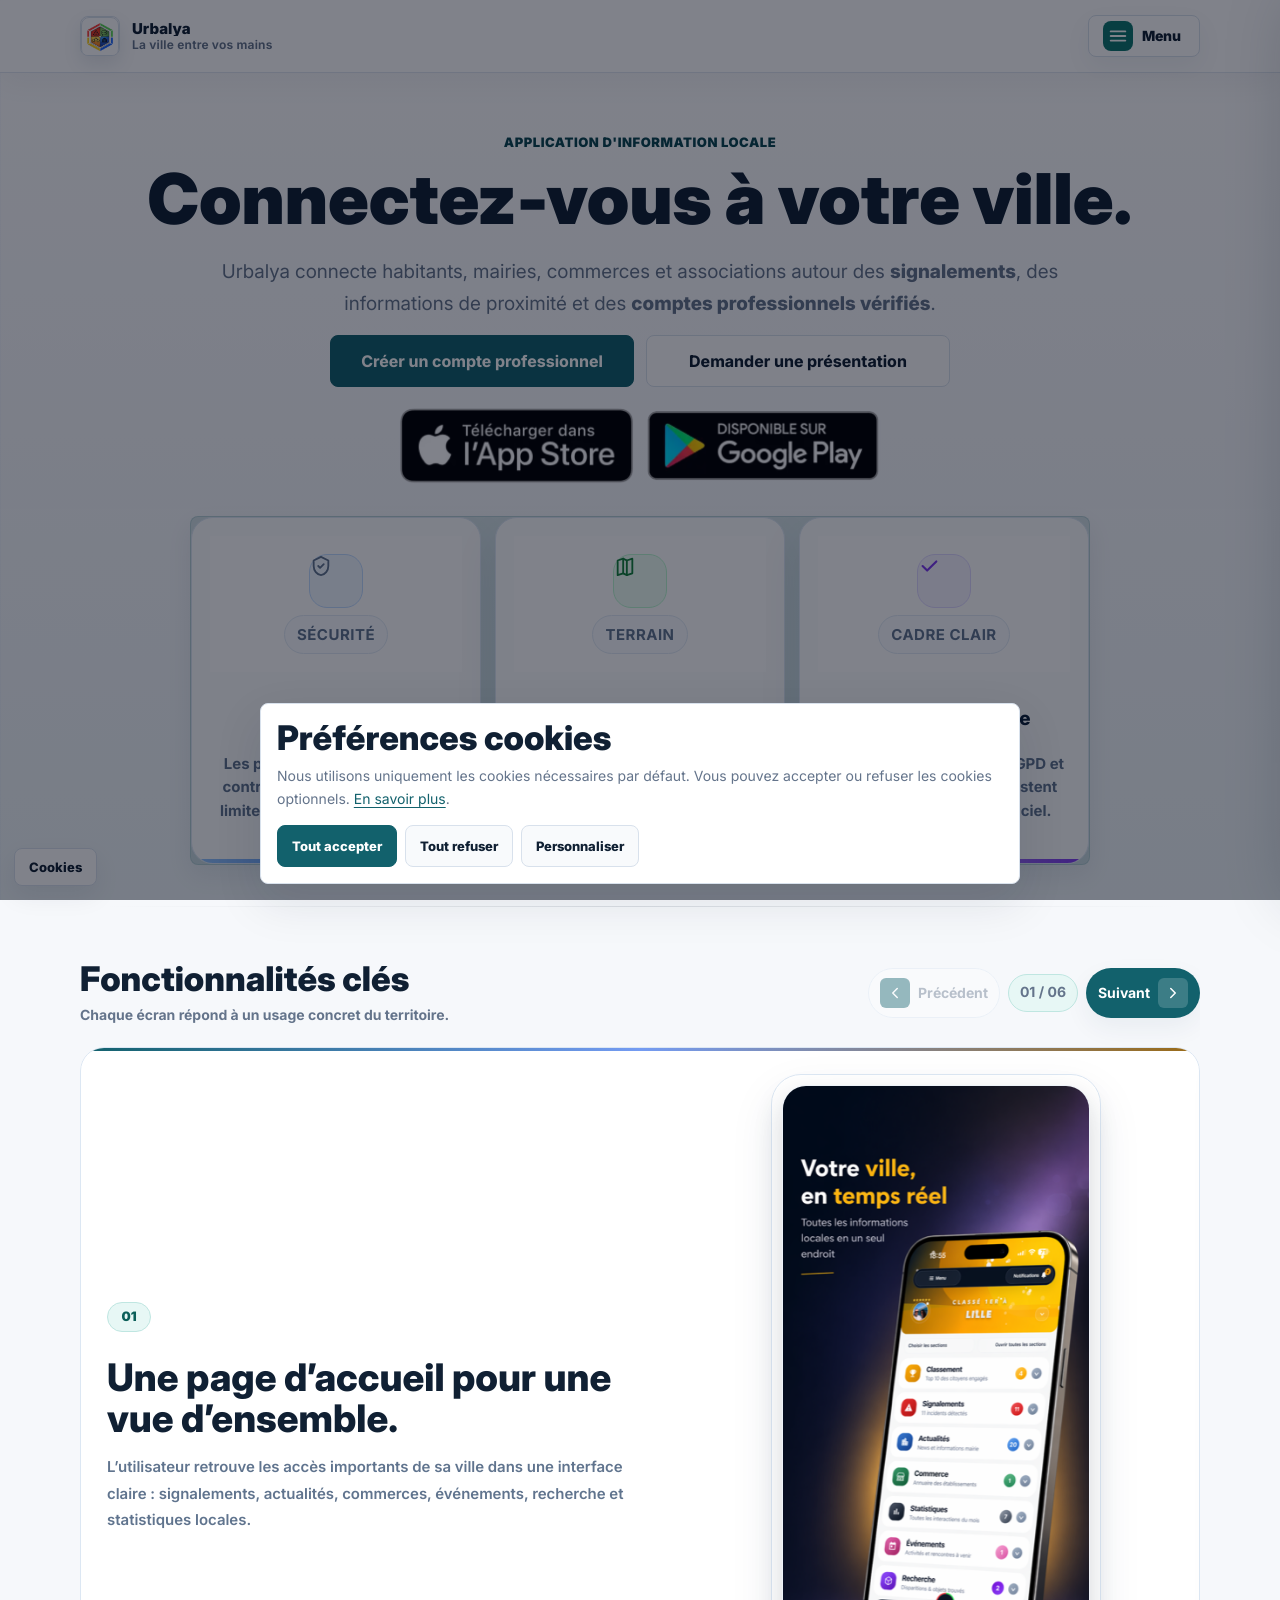
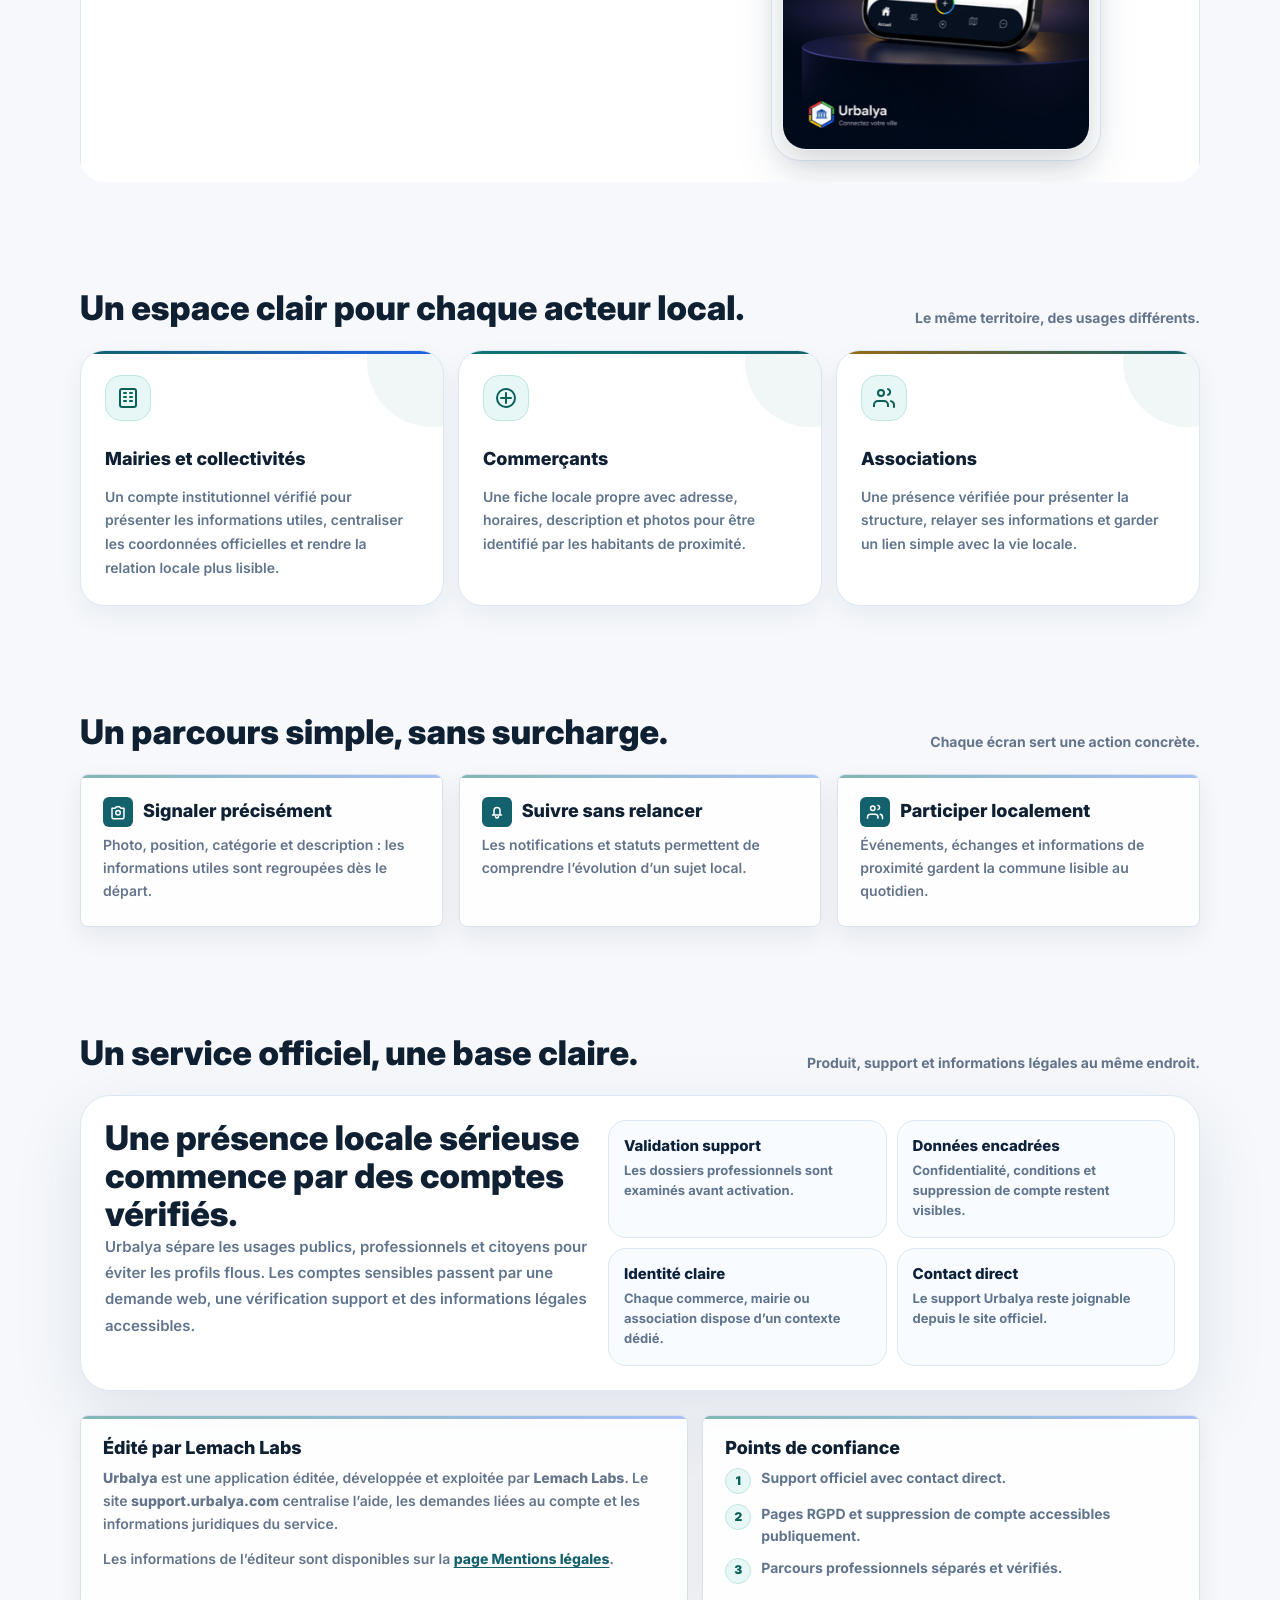
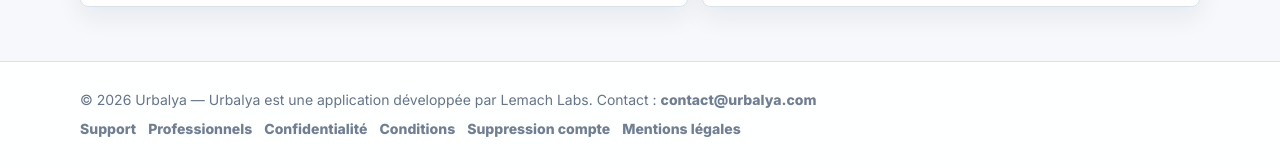
==== docs/index.html @ f99069c4 "background" ====
<!doctype html>
<html lang="fr">
<head>
  <meta charset="utf-8" />
  <meta name="viewport" content="width=device-width,initial-scale=1,viewport-fit=cover" />
  <title>Urbalya — La ville entre vos mains</title>
  <meta name="description" content="Urbalya : signalez les incidents, suivez l’avancement, et participez à la vie locale de votre ville." />
  <meta name="theme-color" content="#ffffff" />

  <link rel="icon" type="image/png" href="logo.png" />
  <link rel="apple-touch-icon" href="logo.png" />

  <link rel="preconnect" href="https://fonts.googleapis.com">
  <link rel="preconnect" href="https://fonts.gstatic.com" crossorigin>
  <link href="https://fonts.googleapis.com/css2?family=Inter:wght@400;500;600;700;800;900&display=swap" rel="stylesheet">

  <link rel="stylesheet" href="cookie-consent.css" />
  <link rel="stylesheet" href="site.css" />

  <style>
    :root{
      --bg:#F7FAFD;
      --panel:#FFFFFF;
      --panelSoft:#F8FBFF;

      --text:#10233E;
      --title:#0D213A;
      --muted:#60748E;
      --muted2:#7B8FA8;

      --line:#DCE7F3;
      --line2:#C9D8EA;

      --accent:#0F766E;
      --accentDark:#0B5F59;
      --accentSoft:#E7F7F5;
      --accentLine:#BFE6E1;

      --blue:#2563EB;
      --blueSoft:#EFF6FF;
      --blueLine:#BFDBFE;

      --green:#16A34A;
      --greenSoft:#ECFDF3;
      --greenLine:#BBF7D0;

      --violet:#7C3AED;
      --violetSoft:#F5F3FF;
      --violetLine:#DDD6FE;

      --red:#DC2626;
      --redSoft:#FEF2F2;
      --redLine:#FECACA;

      --shadow:0 18px 45px rgba(21, 45, 85, .08);
      --shadow2:0 10px 26px rgba(21, 45, 85, .06);
      --shadow3:0 24px 70px rgba(21, 45, 85, .10);

      --radius:18px;
      --radius2:24px;
      --radius3:30px;

      --container:1100px;
      --tap:44px;
      --navH:64px;
      --focus:0 0 0 4px rgba(15,118,110,.16);
    }

    *{box-sizing:border-box}
    html,body{height:100%}
    html{scroll-behavior:smooth}

    body{
      margin:0;
      font-family:Inter, system-ui, -apple-system, BlinkMacSystemFont, "Segoe UI", sans-serif;
      color:var(--text);
      background:
        radial-gradient(circle at 18% 0%, rgba(15,118,110,.10), transparent 26%),
        radial-gradient(circle at 88% 10%, rgba(37,99,235,.08), transparent 24%),
        linear-gradient(180deg, #FFFFFF 0%, #F7FAFD 46%, #EEF5FA 100%);
      -webkit-font-smoothing:antialiased;
      -moz-osx-font-smoothing:grayscale;
      text-rendering:geometricPrecision;
    }

    a{color:inherit;text-decoration:none}
    img{max-width:100%;height:auto;display:block}
    button{font-family:inherit}
    strong{font-weight:800}

    .container{
      max-width:var(--container);
      margin:0 auto;
      padding:0 16px;
    }

    @media (min-width:720px){
      .container{padding:0 20px}
    }

    .skip{
      position:absolute;
      left:12px;
      top:12px;
      padding:10px 12px;
      border-radius:12px;
      background:#fff;
      border:1px solid var(--line);
      transform:translateY(-200%);
      transition:transform .15s ease;
      z-index:9999;
      box-shadow:var(--shadow2);
      color:var(--title);
      font-weight:800;
    }

    .skip:focus{
      transform:translateY(0);
      outline:none;
      box-shadow:var(--focus);
    }

    :focus{outline:none}
    :focus-visible{
      box-shadow:var(--focus);
      border-radius:12px;
    }

    .ico{
      width:18px;
      height:18px;
      display:block;
      flex:0 0 auto;
    }

    .ico.sm{width:16px;height:16px}
    .ico.lg{width:22px;height:22px}
    .ico.xl{width:22px;height:22px}

    .nav{
      position:sticky;
      top:0;
      z-index:50;
      backdrop-filter:blur(14px);
      background:rgba(255,255,255,.86);
      border-bottom:1px solid rgba(220,231,243,.92);
      padding-top:env(safe-area-inset-top);
    }

    .nav-inner{
      min-height:var(--navH);
      display:flex;
      align-items:center;
      justify-content:space-between;
      gap:12px;
    }

    .brand{
      display:flex;
      align-items:center;
      gap:12px;
      min-width:0;
    }

    .logo{
      width:40px;
      height:40px;
      border-radius:14px;
      overflow:hidden;
      flex:0 0 auto;
      box-shadow:0 8px 18px rgba(21,45,85,.10);
      border:1px solid #E1EAF4;
      background:#fff;
    }

    .logo-img{
      width:100%;
      height:100%;
      object-fit:cover;
    }

    .brand-text{
      display:flex;
      flex-direction:column;
      line-height:1.05;
      min-width:0;
    }

    .brand-text strong{
      font-weight:900;
      letter-spacing:.2px;
      font-size:15px;
      color:var(--title);
      white-space:nowrap;
      overflow:hidden;
      text-overflow:ellipsis;
    }

    .brand-text small{
      display:block;
      color:var(--muted);
      font-weight:700;
      letter-spacing:.2px;
      font-size:12px;
      margin-top:2px;
      white-space:nowrap;
      overflow:hidden;
      text-overflow:ellipsis;
    }

    .nav-actions{
      display:flex;
      align-items:center;
      gap:10px;
    }

    .nav-toggle{
      min-width:112px;
      height:var(--tap);
      padding:0 12px;
      border-radius:14px;
      border:1px solid var(--line2);
      background:#fff;
      display:inline-flex;
      align-items:center;
      justify-content:center;
      gap:9px;
      cursor:pointer;
      transition:transform .12s ease, background .12s ease, border-color .12s ease;
      color:var(--title);
      box-shadow:var(--shadow2);
      font-weight:900;
      font-size:15px;
    }

    .nav-toggle:after{
      content:"Menu";
    }

    .nav-toggle:hover{
      transform:translateY(-1px);
      background:#F8FBFF;
      border-color:#BFD0E4;
    }

    .nav-toggle .ico{
      width:22px;
      height:22px;
      padding:4px;
      border-radius:8px;
      background:var(--accent);
      color:#fff;
    }

    .pill{
      display:inline-flex;
      align-items:center;
      justify-content:center;
      gap:8px;
      padding:10px 12px;
      border-radius:999px;
      border:1px solid var(--line);
      background:#fff;
      transition:transform .12s ease, background .12s ease, border-color .12s ease;
      color:var(--title);
      font-weight:800;
      font-size:14px;
      line-height:1;
      white-space:nowrap;
      min-height:38px;
      box-shadow:var(--shadow2);
    }

    .pill:hover{
      transform:translateY(-1px);
      background:#F8FBFF;
      border-color:#C6D6E8;
    }

    .pill.primary{
      border:1px solid rgba(15,118,110,.18);
      background:linear-gradient(135deg, var(--accent), var(--accentDark));
      color:#fff;
      box-shadow:0 12px 26px rgba(15,118,110,.18);
    }

    .pill.danger,
    .pill.danger[aria-current="page"]{
      border:1px solid var(--redLine);
      background:var(--redSoft);
      color:var(--red);
      box-shadow:none;
    }

    .pill.danger:hover{
      background:#FFE4E6;
      border-color:#FDA4AF;
    }

    .pill[aria-current="page"]{
      background:var(--accentSoft);
      border-color:var(--accentLine);
      color:var(--accentDark);
    }

    .store-link{
      width:240px;
      padding:0;
      overflow:hidden;
      border-radius:13px;
      background:transparent !important;
      min-height:auto;
      box-shadow:none;
      border:0;
    }

    .store-link:hover{
      background:transparent !important;
      border-color:transparent !important;
      transform:translateY(-1px);
    }

    .store-badge{
      display:block;
      width:100%;
      height:auto;
    }

    .backdrop{
      position:fixed;
      inset:0;
      background:rgba(15,23,42,.22);
      backdrop-filter:blur(5px);
      opacity:0;
      pointer-events:none;
      transition:opacity .18s ease;
      z-index:80;
    }

    .drawer{
      position:fixed;
      top:env(safe-area-inset-top);
      right:0;
      width:min(92vw, 360px);
      height:calc(100vh - env(safe-area-inset-top));
      background:#fff;
      border-left:1px solid var(--line);
      box-shadow:0 20px 60px rgba(21,45,85,.16);
      transform:translateX(110%);
      transition:transform .22s ease;
      z-index:90;
      display:flex;
      flex-direction:column;
      padding:14px;
    }

    .drawer-head{
      display:flex;
      align-items:center;
      justify-content:space-between;
      gap:10px;
      padding:8px 6px 12px;
      border-bottom:1px solid var(--line);
    }

    .drawer-title{
      font-weight:900;
      letter-spacing:.2px;
      color:var(--title);
    }

    .drawer-close{
      width:var(--tap);
      height:var(--tap);
      border-radius:14px;
      border:1px solid var(--line);
      background:#fff;
      display:inline-flex;
      align-items:center;
      justify-content:center;
      cursor:pointer;
      color:var(--title);
    }

    .drawer-nav{
      display:flex;
      flex-direction:column;
      gap:10px;
      padding:14px 6px;
    }

    .drawer .pill{
      width:100%;
      justify-content:center;
      padding:14px 12px;
      border-radius:16px;
      font-size:15px;
      min-height:46px;
      box-shadow:none;
    }

    .drawer .store-link{
      display:block;
      width:100%;
      max-width:none;
      min-height:auto;
      border-width:0;
      margin:0;
      align-self:stretch;
    }

    .drawer .store-badge{
      display:block;
      width:100%;
      height:auto;
      margin:0;
      object-fit:contain;
    }

    .drawer-foot{
      margin-top:auto;
      padding:12px 6px 6px;
      border-top:1px solid var(--line);
      color:var(--muted);
      font-size:13px;
      line-height:1.5;
      display:flex;
      flex-direction:column;
      gap:10px;
    }

    .drawer-foot .pill{
      width:100%;
      min-height:46px;
    }

    .menu-open .backdrop{
      opacity:1;
      pointer-events:auto;
    }

    .menu-open .drawer{
      transform:translateX(0);
    }

    main{padding-bottom:22px}

    .hero{
      padding:54px 0 22px;
    }

    @media (min-width:920px){
      .hero{padding:72px 0 28px}
    }

    .hero-grid{
      display:flex;
      justify-content:center;
      align-items:center;
      width:100%;
    }

    .hero-card{
      width:100%;
      max-width:1040px;
      border:0;
      background:transparent;
      box-shadow:none;
      overflow:visible;
      position:relative;
      padding:0;
      text-align:center;
    }

    .home-hero-kicker{
      display:inline-flex;
      align-items:center;
      justify-content:center;
      gap:9px;
      margin:0 auto;
      padding:9px 15px;
      border-radius:999px;
      background:var(--blueSoft);
      border:1px solid var(--blueLine);
      color:#1D4ED8;
      font-weight:900;
      letter-spacing:.25px;
      font-size:13px;
      line-height:1;
      text-transform:uppercase;
      text-align:center;
    }

    .home-hero-kicker:before{
      content:"";
      width:8px;
      height:8px;
      border-radius:999px;
      background:#3B82F6;
      box-shadow:0 0 0 5px rgba(59,130,246,.13);
      flex:0 0 auto;
    }

    h1{
      margin:18px auto 18px;
      font-size:clamp(42px, 7vw, 78px);
      line-height:.94;
      letter-spacing:-3.2px;
      max-width:980px;
      text-align:center;
      color:var(--title);
    }

    .lead{
      color:var(--muted);
      font-size:18px;
      line-height:1.65;
      margin:0 auto 16px;
      max-width:760px;
      text-align:center;
    }

    .cta-row{
      display:flex;
      align-items:center;
      justify-content:center;
      gap:12px;
      margin:16px auto 0;
      width:100%;
      max-width:620px;
    }

    .btn{
      flex:1 1 0;
      display:inline-flex;
      align-items:center;
      justify-content:center;
      gap:10px;
      padding:15px 18px;
      border-radius:10px;
      border:1px solid var(--line2);
      background:#fff;
      color:var(--title);
      font-weight:900;
      transition:transform .12s ease, background .12s ease, border-color .12s ease, box-shadow .12s ease;
      text-align:center;
      min-height:52px;
      box-shadow:none;
      font-size:16px;
    }

    .btn:hover{
      transform:translateY(-1px);
      background:#F8FBFF;
      border-color:#BFD0E4;
      box-shadow:var(--shadow2);
    }

    .btn.primary{
      border:1px solid rgba(15,118,110,.22);
      background:linear-gradient(135deg, var(--accent), var(--accentDark));
      color:#fff;
      box-shadow:none;
    }

    .btn.primary:hover{
      box-shadow:0 16px 32px rgba(15,118,110,.18);
    }

    .app-download-row{
      display:flex;
      justify-content:center;
      align-items:center;
      gap:70px;
      margin:20px auto 0;
      width:100%;
    }

    .app-download-row .store-link{
      flex:0 0 auto;
      width:225px;
      display:flex;
      align-items:center;
      justify-content:center;
    }

    .home-stats{
      margin:32px auto 0;
      display:grid;
      grid-template-columns:1fr;
      gap:14px;
      width:100%;
      max-width:900px;
      align-items:stretch;
    }

    @media (min-width:760px){
      .home-stats{
        grid-template-columns:repeat(3, minmax(0, 1fr));
      }
    }

    .home-stat{
      position:relative;
      overflow:hidden;
      min-height:250px;
      padding:28px 20px 24px;
      border-radius:22px;
      background:#fff;
      border:1px solid #DCE7F3;
      box-shadow:0 20px 45px rgba(21,45,85,.08);
      display:flex;
      flex-direction:column;
      align-items:center;
      justify-content:flex-start;
      text-align:center;
    }

    .home-stat:before{
      content:"";
      position:absolute;
      left:0;
      right:0;
      bottom:0;
      height:4px;
      background:linear-gradient(90deg, #93C5FD, #2563EB);
    }

    .home-stat:nth-child(2):before{
      background:linear-gradient(90deg, #86EFAC, #16A34A);
    }

    .home-stat:nth-child(3):before{
      background:linear-gradient(90deg, #DDD6FE, #7C3AED);
    }

    .home-stat-top{
      position:relative;
      width:100%;
      display:flex;
      flex-direction:column;
      align-items:center;
      justify-content:center;
      gap:12px;
      margin:0 0 28px;
    }

    .home-stat-icon{
      width:54px;
      height:54px;
      display:flex;
      align-items:center;
      justify-content:center;
      border-radius:18px;
      border:1px solid var(--blueLine);
      background:var(--blueSoft);
      color:#2563EB;
      margin:0 auto;
      flex:0 0 auto;
    }

    .home-stat-icon svg{
      width:23px;
      height:23px;
      display:block;
      margin:0;
    }

    .home-stat:nth-child(2) .home-stat-icon{
      border-color:var(--greenLine);
      background:var(--greenSoft);
      color:#15803D;
    }

    .home-stat:nth-child(3) .home-stat-icon{
      border-color:var(--violetLine);
      background:var(--violetSoft);
      color:#7C3AED;
    }

    .home-stat-chip{
      min-height:30px;
      display:inline-flex;
      align-items:center;
      justify-content:center;
      padding:7px 12px;
      border-radius:999px;
      border:1px solid #E0E9F4;
      background:#F8FBFF;
      color:#617794;
      font-size:13px;
      font-weight:900;
      letter-spacing:.5px;
      text-transform:uppercase;
      text-align:center;
      line-height:1;
      margin:0 auto;
    }

    .home-stat strong{
      position:relative;
      display:block;
      width:100%;
      margin:0 0 14px;
      color:var(--title);
      font-size:19px;
      letter-spacing:-.4px;
      text-align:center;
    }

    .home-stat span{
      position:relative;
      display:block;
      max-width:260px;
      margin:0 auto;
      color:var(--muted);
      font-size:15px;
      line-height:1.55;
      font-weight:700;
      text-align:center;
    }

    .section{
      padding:18px 0 34px;
    }

    @media (min-width:900px){
      .section{padding:20px 0 48px}
    }

    .section-title{
      display:flex;
      align-items:flex-end;
      justify-content:space-between;
      gap:16px;
      flex-wrap:wrap;
      margin:14px 0 14px;
    }

    .section-title h2{
      margin:0;
      font-size:25px;
      letter-spacing:-.6px;
      color:var(--title);
    }

    .section-title span{
      color:var(--muted);
      font-weight:700;
      font-size:14px;
      line-height:1.3;
    }

    .grid{
      display:grid;
      grid-template-columns:1fr;
      gap:14px;
    }

    @media (min-width:720px){
      .grid{
        grid-template-columns:repeat(2, 1fr);
      }
    }

    @media (min-width:980px){
      .grid{grid-template-columns:repeat(3, 1fr)}
    }

    .card{
      border-radius:var(--radius);
      border:1px solid #DCE7F3;
      background:#fff;
      padding:18px;
      box-shadow:var(--shadow2);
      position:relative;
      overflow:hidden;
      min-height:150px;
    }

    .card:before{
      content:"";
      position:absolute;
      left:0;
      top:0;
      right:0;
      height:3px;
      background:linear-gradient(90deg, rgba(15,118,110,.65), rgba(37,99,235,.50));
    }

    .card h3{
      margin:0 0 8px;
      font-size:17px;
      display:flex;
      align-items:center;
      gap:10px;
      color:var(--title);
    }

    .card h3 .ico{
      color:var(--accent);
    }

    .card p{
      margin:0;
      color:var(--muted);
      line-height:1.7;
      font-size:14px;
      font-weight:600;
    }

    .card p + p{
      margin-top:12px;
    }

    .card a{
      color:var(--accentDark);
      font-weight:900;
      text-decoration:underline;
      text-decoration-color:rgba(15,118,110,.28);
      text-underline-offset:3px;
    }

    .feature-carousel-heading{
      align-items:center;
    }

    .feature-controls{
      display:flex;
      align-items:center;
      gap:8px;
      flex-wrap:wrap;
    }

    .feature-nav-btn{
      min-height:38px;
      display:inline-flex;
      align-items:center;
      justify-content:center;
      gap:8px;
      padding:9px 11px;
      border-radius:999px;
      border:1px solid var(--line);
      background:#fff;
      color:var(--title);
      cursor:pointer;
      font-weight:800;
      font-size:13px;
      transition:transform .12s ease, background .12s ease, opacity .12s ease;
      box-shadow:var(--shadow2);
    }

    .feature-nav-btn:hover:not(:disabled){
      transform:translateY(-1px);
      background:#F8FBFF;
    }

    .feature-nav-btn:disabled{
      opacity:.42;
      cursor:not-allowed;
    }

    .feature-status{
      min-height:38px;
      display:inline-flex;
      align-items:center;
      justify-content:center;
      padding:9px 11px;
      border-radius:999px;
      border:1px solid var(--accentLine);
      background:var(--accentSoft);
      color:var(--accentDark);
      font-weight:900;
      font-size:13px;
    }

    .feature-carousel{
      overflow:hidden;
      border-radius:var(--radius2);
    }

    .feature-track{
      display:flex;
      gap:14px;
      overflow-x:auto;
      scroll-snap-type:x mandatory;
      scroll-padding:2px;
      padding:2px 2px 12px;
      scrollbar-width:thin;
      scrollbar-color:#BCCCDC transparent;
    }

    .feature-card{
      flex:0 0 100%;
      scroll-snap-align:start;
      border-radius:var(--radius2);
      border:1px solid #DCE7F3;
      background:#fff;
      box-shadow:var(--shadow2);
      padding:18px;
      display:grid;
      grid-template-columns:1fr;
      gap:16px;
      min-height:520px;
    }

    @media (min-width:860px){
      .feature-card{
        grid-template-columns:1fr .82fr;
        align-items:center;
        padding:26px;
        min-height:560px;
      }
    }

    .feature-copy{
      max-width:520px;
    }

    .feature-number{
      display:inline-flex;
      align-items:center;
      justify-content:center;
      width:44px;
      height:30px;
      border-radius:999px;
      border:1px solid var(--accentLine);
      background:var(--accentSoft);
      color:var(--accentDark);
      font-weight:900;
      font-size:13px;
      margin-bottom:12px;
    }

    .feature-copy h3{
      margin:0 0 10px;
      font-size:clamp(22px, 4vw, 34px);
      line-height:1.04;
      letter-spacing:-1px;
      color:var(--title);
    }

    .feature-copy p{
      margin:0;
      color:var(--muted);
      line-height:1.75;
      font-size:15px;
      font-weight:600;
    }

    .feature-screen{
      margin:0;
      justify-self:center;
      width:min(100%, 330px);
      padding:10px;
      border-radius:30px;
      background:#fff;
      border:1px solid #DCE7F3;
      box-shadow:0 18px 45px rgba(21,45,85,.08);
    }

    .feature-screen img{
      width:100%;
      border-radius:24px;
      border:1px solid #EDF2F8;
      background:#fff;
    }

    .audience-grid{
      display:grid;
      grid-template-columns:1fr;
      gap:14px;
    }

    @media (min-width:820px){
      .audience-grid{
        grid-template-columns:repeat(3, 1fr);
      }
    }

    .audience-card{
      position:relative;
      overflow:hidden;
      border-radius:var(--radius2);
      border:1px solid #DCE7F3;
      background:#fff;
      box-shadow:var(--shadow2);
      padding:20px;
      min-height:190px;
    }

    .audience-card:after{
      content:"";
      position:absolute;
      right:-54px;
      top:-54px;
      width:130px;
      height:130px;
      border-radius:999px;
      background:rgba(15,118,110,.06);
    }

    .audience-icon{
      width:46px;
      height:46px;
      display:inline-flex;
      align-items:center;
      justify-content:center;
      border-radius:16px;
      border:1px solid var(--accentLine);
      background:var(--accentSoft);
      color:var(--accentDark);
      margin-bottom:14px;
    }

    .audience-icon svg{
      width:20px;
      height:20px;
      display:block;
    }

    .audience-card h3{
      margin:0 0 8px;
      font-size:18px;
      letter-spacing:-.3px;
      color:var(--title);
    }

    .audience-card p{
      margin:0;
      color:var(--muted);
      line-height:1.7;
      font-size:14px;
      font-weight:600;
    }

    .premium-band{
      border-radius:var(--radius3);
      border:1px solid #DCE7F3;
      background:#fff;
      box-shadow:var(--shadow3);
      padding:24px;
      display:grid;
      grid-template-columns:1fr;
      gap:20px;
      overflow:hidden;
      position:relative;
    }

    @media (min-width:900px){
      .premium-band{
        grid-template-columns:.92fr 1.08fr;
      }
    }

    .premium-band h2{
      margin:0 0 10px;
      font-size:clamp(24px, 4vw, 36px);
      line-height:1.05;
      letter-spacing:-1px;
      color:var(--title);
    }

    .premium-band p{
      margin:0;
      color:var(--muted);
      line-height:1.75;
      font-size:15px;
      font-weight:600;
    }

    .premium-proof-grid{
      display:grid;
      grid-template-columns:1fr;
      gap:10px;
    }

    @media (min-width:640px){
      .premium-proof-grid{
        grid-template-columns:repeat(2, 1fr);
      }
    }

    .premium-proof-grid article{
      border-radius:18px;
      border:1px solid #DCE7F3;
      background:#F8FBFF;
      padding:15px;
    }

    .premium-proof-grid strong{
      display:block;
      margin-bottom:6px;
      font-size:15px;
      color:var(--title);
    }

    .premium-proof-grid span{
      display:block;
      color:var(--muted);
      font-size:13px;
      line-height:1.55;
      font-weight:700;
    }

    .about-split{
      margin-top:14px;
      display:grid;
      grid-template-columns:1fr;
      gap:14px;
    }

    @media (min-width:860px){
      .about-split{
        grid-template-columns:1.1fr .9fr;
      }
    }

    .about-proof ul{
      list-style:none;
      margin:0;
      padding:0;
      display:flex;
      flex-direction:column;
      gap:10px;
    }

    .about-proof li{
      display:flex;
      gap:10px;
      align-items:flex-start;
      color:var(--muted);
      line-height:1.55;
      font-size:14px;
      font-weight:700;
    }

    .proof-dot{
      width:26px;
      height:26px;
      border-radius:999px;
      display:inline-flex;
      align-items:center;
      justify-content:center;
      background:var(--accentSoft);
      border:1px solid var(--accentLine);
      color:var(--accentDark);
      font-weight:900;
      font-size:12px;
      flex:0 0 auto;
    }

    footer{
      border-top:1px solid var(--line);
      background:rgba(255,255,255,.82);
      padding:18px 0;
      color:var(--muted);
      font-size:14px;
    }

    .foot{
      display:flex;
      align-items:center;
      justify-content:space-between;
      gap:12px;
      flex-wrap:wrap;
    }

    .foot a{
      color:var(--title);
      font-weight:800;
      opacity:.92;
    }

    .foot a:hover{opacity:1}

    @media (max-width:760px){
      .hero{
        padding:34px 0 16px;
      }

      h1{
        font-size:clamp(38px, 11vw, 52px);
        letter-spacing:-2px;
      }

      .lead{
        font-size:16px;
      }

      .cta-row{
        flex-direction:column;
        max-width:420px;
      }

      .btn{
        width:100%;
        flex:none;
      }

      .app-download-row{
        flex-direction:column;
        gap:10px;
        max-width:260px;
      }

      .app-download-row .store-link{
        width:240px;
      }

      .home-stats{
        max-width:420px;
      }

      .home-stat{
        min-height:auto;
        padding:24px 18px;
      }

      .home-stat-top{
        margin-bottom:18px;
      }

      .section-title{
        align-items:flex-start;
      }

      .feature-controls{
        width:100%;
      }

      .feature-nav-btn,
      .feature-status{
        flex:1;
      }
    }

    @media (prefers-reduced-motion:reduce){
      *{scroll-behavior:auto!important}
      .pill,.btn,.nav-toggle,.feature-nav-btn{transition:none}
    }
  </style>
</head>

<body>
  <a class="skip" href="#main">Aller au contenu principal</a>

  <svg width="0" height="0" style="position:absolute">
    <symbol id="i-menu" viewBox="0 0 24 24">
      <line x1="4" y1="7" x2="20" y2="7" stroke="currentColor" stroke-width="2" stroke-linecap="round" />
      <line x1="4" y1="12" x2="20" y2="12" stroke="currentColor" stroke-width="2" stroke-linecap="round" />
      <line x1="4" y1="17" x2="20" y2="17" stroke="currentColor" stroke-width="2" stroke-linecap="round" />
    </symbol>

    <symbol id="i-x" viewBox="0 0 24 24">
      <line x1="6" y1="6" x2="18" y2="18" stroke="currentColor" stroke-width="2" stroke-linecap="round" />
      <line x1="18" y1="6" x2="6" y2="18" stroke="currentColor" stroke-width="2" stroke-linecap="round" />
    </symbol>

    <symbol id="i-arrow-left" viewBox="0 0 24 24">
      <path d="M15 6l-6 6 6 6" fill="none" stroke="currentColor" stroke-width="2" stroke-linecap="round" stroke-linejoin="round" />
    </symbol>

    <symbol id="i-arrow-right" viewBox="0 0 24 24">
      <path d="M9 6l6 6-6 6" fill="none" stroke="currentColor" stroke-width="2" stroke-linecap="round" stroke-linejoin="round" />
    </symbol>

    <symbol id="i-support" viewBox="0 0 24 24">
      <path d="M4 12a8 8 0 0 1 16 0" fill="none" stroke="currentColor" stroke-width="2" stroke-linecap="round" />
      <path d="M4 12v4a2 2 0 0 0 2 2h2v-6H6a2 2 0 0 0-2 2z" fill="none" stroke="currentColor" stroke-width="2" stroke-linejoin="round" />
      <path d="M20 12v4a2 2 0 0 1-2 2h-2v-6h2a2 2 0 0 1 2 2z" fill="none" stroke="currentColor" stroke-width="2" stroke-linejoin="round" />
      <path d="M12 20h4" fill="none" stroke="currentColor" stroke-width="2" stroke-linecap="round" />
    </symbol>

    <symbol id="i-home" viewBox="0 0 24 24">
      <path d="M4 11l8-7 8 7" fill="none" stroke="currentColor" stroke-width="2" stroke-linecap="round" stroke-linejoin="round"/>
      <path d="M6 10v10h12V10" fill="none" stroke="currentColor" stroke-width="2" stroke-linejoin="round"/>
    </symbol>

    <symbol id="i-lock" viewBox="0 0 24 24">
      <rect x="5" y="11" width="14" height="10" rx="2" fill="none" stroke="currentColor" stroke-width="2" />
      <path d="M8 11V8a4 4 0 0 1 8 0v3" fill="none" stroke="currentColor" stroke-width="2" stroke-linecap="round" />
    </symbol>

    <symbol id="i-file" viewBox="0 0 24 24">
      <path d="M14 2H7a2 2 0 0 0-2 2v16a2 2 0 0 0 2 2h10a2 2 0 0 0 2-2V8z" fill="none" stroke="currentColor" stroke-width="2" stroke-linejoin="round" />
      <path d="M14 2v6h6" fill="none" stroke="currentColor" stroke-width="2" stroke-linejoin="round" />
      <path d="M9 13h6" fill="none" stroke="currentColor" stroke-width="2" stroke-linecap="round" />
      <path d="M9 17h6" fill="none" stroke="currentColor" stroke-width="2" stroke-linecap="round" />
    </symbol>

    <symbol id="i-mail" viewBox="0 0 24 24">
      <rect x="4" y="6" width="16" height="12" rx="2" fill="none" stroke="currentColor" stroke-width="2" />
      <path d="M4 8l8 6 8-6" fill="none" stroke="currentColor" stroke-width="2" stroke-linejoin="round" />
    </symbol>

    <symbol id="i-life" viewBox="0 0 24 24">
      <circle cx="12" cy="12" r="9" fill="none" stroke="currentColor" stroke-width="2" />
      <path d="M12 7v10" fill="none" stroke="currentColor" stroke-width="2" stroke-linecap="round" />
      <path d="M7 12h10" fill="none" stroke="currentColor" stroke-width="2" stroke-linecap="round" />
    </symbol>

    <symbol id="i-map" viewBox="0 0 24 24">
      <path d="M10 20l-6 2V6l6-2 4 2 6-2v16l-6 2-4-2z" fill="none" stroke="currentColor" stroke-width="2" stroke-linejoin="round" />
      <path d="M10 4v16" fill="none" stroke="currentColor" stroke-width="2" stroke-linecap="round" />
      <path d="M14 6v16" fill="none" stroke="currentColor" stroke-width="2" stroke-linecap="round" />
    </symbol>

    <symbol id="i-bell" viewBox="0 0 24 24">
      <path d="M18 16H6" fill="none" stroke="currentColor" stroke-width="2" stroke-linecap="round" />
      <path d="M8 16V10a4 4 0 0 1 8 0v6" fill="none" stroke="currentColor" stroke-width="2" stroke-linejoin="round" />
      <path d="M10 18a2 2 0 0 0 4 0" fill="none" stroke="currentColor" stroke-width="2" stroke-linecap="round" />
    </symbol>

    <symbol id="i-building" viewBox="0 0 24 24">
      <rect x="4" y="3" width="16" height="18" rx="2" fill="none" stroke="currentColor" stroke-width="2" />
      <path d="M8 7h2" fill="none" stroke="currentColor" stroke-width="2" stroke-linecap="round" />
      <path d="M8 11h2" fill="none" stroke="currentColor" stroke-width="2" stroke-linecap="round" />
      <path d="M8 15h2" fill="none" stroke="currentColor" stroke-width="2" stroke-linecap="round" />
      <path d="M14 7h2" fill="none" stroke="currentColor" stroke-width="2" stroke-linecap="round" />
      <path d="M14 11h2" fill="none" stroke="currentColor" stroke-width="2" stroke-linecap="round" />
      <path d="M14 15h2" fill="none" stroke="currentColor" stroke-width="2" stroke-linecap="round" />
    </symbol>

    <symbol id="i-camera" viewBox="0 0 24 24">
      <path d="M4 7h4l2-2h4l2 2h4v12a2 2 0 0 1-2 2H6a2 2 0 0 1-2-2z" fill="none" stroke="currentColor" stroke-width="2" stroke-linejoin="round" />
      <circle cx="12" cy="13" r="3" fill="none" stroke="currentColor" stroke-width="2" />
    </symbol>

    <symbol id="i-users" viewBox="0 0 24 24">
      <path d="M16 21v-2a4 4 0 0 0-4-4H6a4 4 0 0 0-4 4v2" fill="none" stroke="currentColor" stroke-width="2" stroke-linejoin="round" />
      <circle cx="9" cy="7" r="3" fill="none" stroke="currentColor" stroke-width="2" />
      <path d="M22 21v-2a4 4 0 0 0-3-3.87" fill="none" stroke="currentColor" stroke-width="2" stroke-linecap="round" />
      <path d="M16 3.13a3 3 0 0 1 0 5.74" fill="none" stroke="currentColor" stroke-width="2" stroke-linecap="round" />
    </symbol>

    <symbol id="i-shield" viewBox="0 0 24 24">
      <path d="M12 2l8 4v6c0 5-3.5 9.5-8 10-4.5-.5-8-5-8-10V6z" fill="none" stroke="currentColor" stroke-width="2" stroke-linejoin="round" />
      <path d="M9 12l2 2 4-4" fill="none" stroke="currentColor" stroke-width="2" stroke-linecap="round" stroke-linejoin="round" />
    </symbol>

    <symbol id="i-check" viewBox="0 0 24 24">
      <path d="M20 7L10 17l-5-5" fill="none" stroke="currentColor" stroke-width="2.3" stroke-linecap="round" stroke-linejoin="round" />
    </symbol>
  </svg>

  <header class="nav" role="banner">
    <div class="container nav-inner">
      <a class="brand" href="index.html" aria-label="Aller à l'accueil Urbalya">
        <span class="logo" aria-hidden="true">
          <img class="logo-img" src="logo.png" alt="Urbalya" />
        </span>
        <span class="brand-text">
          <strong>Urbalya</strong>
          <small>La ville entre vos mains</small>
        </span>
      </a>

      <div class="nav-actions">
        <button
          class="nav-toggle"
          type="button"
          aria-label="Ouvrir le menu"
          aria-controls="drawer"
          aria-expanded="false"
          id="menuBtn"
        >
          <svg class="ico xl" viewBox="0 0 24 24" aria-hidden="true"><use href="#i-menu"></use></svg>
        </button>
      </div>
    </div>
  </header>

  <div class="backdrop" id="backdrop" aria-hidden="true"></div>

  <aside class="drawer" id="drawer" role="dialog" aria-modal="true" aria-label="Menu">
    <div class="drawer-head">
      <div class="drawer-title">Navigation</div>
      <button class="drawer-close" type="button" aria-label="Fermer le menu" id="closeBtn">
        <svg class="ico xl" viewBox="0 0 24 24" aria-hidden="true"><use href="#i-x"></use></svg>
      </button>
    </div>

    <nav class="drawer-nav" aria-label="Navigation mobile">
      <a class="pill" href="index.html" aria-current="page">
        <svg class="ico" viewBox="0 0 24 24" aria-hidden="true"><use href="#i-home"></use></svg>
        Accueil
      </a>
      <a class="pill" href="support.html">
        <svg class="ico" viewBox="0 0 24 24" aria-hidden="true"><use href="#i-support"></use></svg>
        Support
      </a>
      <a class="pill" href="professionnels/">
        <svg class="ico" viewBox="0 0 24 24" aria-hidden="true"><use href="#i-building"></use></svg>
        Professionnels
      </a>
      <a class="pill" href="privacy.html">
        <svg class="ico" viewBox="0 0 24 24" aria-hidden="true"><use href="#i-lock"></use></svg>
        Confidentialité
      </a>
      <a class="pill" href="terms.html">
        <svg class="ico" viewBox="0 0 24 24" aria-hidden="true"><use href="#i-file"></use></svg>
        Conditions
      </a>
      <a class="pill" href="mentions-legales.html">
        <svg class="ico" viewBox="0 0 24 24" aria-hidden="true"><use href="#i-building"></use></svg>
        Mentions légales
      </a>
      <a class="pill primary store-link" href="https://apps.apple.com/app/id6754794588" rel="noopener noreferrer" aria-label="Ouvrir l'App Store">
        <img class="store-badge" src="apple.png" alt="Télécharger sur l'App Store" loading="lazy" decoding="async" />
      </a>
      <a class="pill primary store-link" href="https://play.google.com/store/search?q=Urbalya&c=apps" rel="noopener noreferrer" aria-label="Ouvrir Google Play">
        <img class="store-badge" src="google.png" alt="Disponible sur Google Play" loading="lazy" decoding="async" />
      </a>
    </nav>

    <div class="drawer-foot">
      <a class="pill primary" href="billing.html">
        <svg class="ico" viewBox="0 0 24 24" aria-hidden="true"><use href="#i-lock"></use></svg>
        Gérer mon compte
      </a>
      <a class="pill danger" href="delete-account.html">
        <svg class="ico" viewBox="0 0 24 24" aria-hidden="true"><use href="#i-file"></use></svg>
        Supprimer mon compte
      </a>
      <a class="pill primary" href="mailto:contact@urbalya.com?subject=Support%20Urbalya">
        <svg class="ico" viewBox="0 0 24 24" aria-hidden="true"><use href="#i-mail"></use></svg>
        Contactez-nous
      </a>
    </div>
  </aside>

  <main class="container" role="main" id="main">
    <section class="hero home-hero" aria-label="Présentation Urbalya">
      <div class="hero-grid home-hero-grid">
        <div class="hero-card home-hero-content">
          <p class="page-kicker">Application d'information locale</p>
          <h1>Connectez-vous à votre ville.</h1>

          <p class="lead">
            Urbalya connecte habitants, mairies, commerces et associations autour des
            <strong>signalements</strong>, des informations de proximité et des
            <strong>comptes professionnels vérifiés</strong>.
          </p>

          <div class="cta-row home-hero-actions" aria-label="Actions rapides">
            <a class="btn primary" href="professionnels/">Créer un compte professionnel</a>
            <a class="btn" href="mailto:contact@urbalya.com?subject=Présentation%20Urbalya">Demander une présentation</a>
          </div>

          <div class="app-download-row home-download-row" aria-label="Télécharger Urbalya">
            <a class="store-link" href="https://apps.apple.com/app/id6754794588" rel="noopener noreferrer" aria-label="Ouvrir l'App Store">
              <img class="store-badge" src="apple.png" alt="Télécharger sur l'App Store" loading="lazy" decoding="async" />
            </a>

            <a class="store-link" href="https://play.google.com/store/search?q=Urbalya&c=apps" rel="noopener noreferrer" aria-label="Ouvrir Google Play">
              <img class="store-badge" src="google.png" alt="Disponible sur Google Play" loading="lazy" decoding="async" />
            </a>
          </div>

          <div class="home-stats home-hero-proof" aria-label="Repères Urbalya">
            <div class="home-stat">
              <div class="home-stat-top">
                <span class="home-stat-icon" aria-hidden="true">
                  <svg class="ico lg" viewBox="0 0 24 24"><use href="#i-shield"></use></svg>
                </span>
                <span class="home-stat-chip">Sécurité</span>
              </div>
              <strong>Comptes vérifiés</strong>
              <span>Les profils professionnels sont contrôlés avant activation pour limiter les comptes flous ou non officiels.</span>
            </div>

            <div class="home-stat">
              <div class="home-stat-top">
                <span class="home-stat-icon" aria-hidden="true">
                  <svg class="ico lg" viewBox="0 0 24 24"><use href="#i-map"></use></svg>
                </span>
                <span class="home-stat-chip">Terrain</span>
              </div>
              <strong>Informations regroupées</strong>
              <span>Signalements, événements, commerces et informations locales sont centralisés dans un même espace de ville.</span>
            </div>

            <div class="home-stat">
              <div class="home-stat-top">
                <span class="home-stat-icon" aria-hidden="true">
                  <svg class="ico lg" viewBox="0 0 24 24"><use href="#i-check"></use></svg>
                </span>
                <span class="home-stat-chip">Cadre clair</span>
              </div>
              <strong>Support accessible</strong>
              <span>Support, confidentialité, RGPD et suppression de compte restent visibles depuis le site officiel.</span>
            </div>
          </div>
        </div>
      </div>
    </section>

    <section class="section feature-carousel-section" aria-label="Fonctionnalités">
      <div class="section-title feature-carousel-heading">
        <div>
          <h2>Fonctionnalités clés</h2>
          <span>Chaque écran répond à un usage concret du territoire.</span>
        </div>

        <div class="feature-controls" aria-label="Navigation des fonctionnalités">
          <button class="feature-nav-btn" type="button" data-feature-prev aria-controls="featureTrack" aria-label="Voir la fonctionnalité précédente">
            <svg class="ico sm" viewBox="0 0 24 24" aria-hidden="true"><use href="#i-arrow-left"></use></svg>
            <span>Précédent</span>
          </button>
          <span class="feature-status" data-feature-status aria-live="polite">01 / 06</span>
          <button class="feature-nav-btn is-next" type="button" data-feature-next aria-controls="featureTrack" aria-label="Voir la fonctionnalité suivante">
            <span>Suivant</span>
            <svg class="ico sm" viewBox="0 0 24 24" aria-hidden="true"><use href="#i-arrow-right"></use></svg>
          </button>
        </div>
      </div>

      <div class="feature-carousel">
        <div class="feature-track" id="featureTrack" data-feature-track tabindex="0" aria-label="Carousel des fonctionnalités Urbalya">
          <article class="feature-card" aria-label="Fonctionnalité 1 sur 6">
            <div class="feature-copy">
              <span class="feature-number">01</span>
              <h3>Une page d’accueil pour une vue d’ensemble.</h3>
              <p>
                L’utilisateur retrouve les accès importants de sa ville dans une interface claire :
                signalements, actualités, commerces, événements, recherche et statistiques locales.
              </p>
            </div>
            <figure class="feature-screen">
              <img src="assets/Accueil.png" alt="Écran d'accueil Urbalya avec les informations locales principales" loading="lazy" decoding="async" />
            </figure>
          </article>

          <article class="feature-card" aria-label="Fonctionnalité 2 sur 6">
            <div class="feature-copy">
              <span class="feature-number">02</span>
              <h3>Des signalements structurés, utiles et exploitables.</h3>
              <p>
                Photo, description, adresse et confirmations terrain permettent de documenter un problème
                sans perdre l’information essentielle au traitement.
              </p>
            </div>
            <figure class="feature-screen">
              <img src="assets/Singalement.png" alt="Écran de signalement Urbalya avec photo, description et confirmations" loading="lazy" decoding="async" />
            </figure>
          </article>

          <article class="feature-card" aria-label="Fonctionnalité 3 sur 6">
            <div class="feature-copy">
              <span class="feature-number">03</span>
              <h3>Une carte locale pour comprendre le terrain.</h3>
              <p>
                La carte regroupe signalements, lieux et activités autour de l’utilisateur, pour visualiser
                rapidement ce qui se passe à proximité.
              </p>
            </div>
            <figure class="feature-screen">
              <img src="assets/Carte.png" alt="Écran carte locale Urbalya avec points d'intérêt et signalements" loading="lazy" decoding="async" />
            </figure>
          </article>

          <article class="feature-card" aria-label="Fonctionnalité 4 sur 6">
            <div class="feature-copy">
              <span class="feature-number">04</span>
              <h3>Une messagerie simple pour communiquer.</h3>
              <p>
                Les échanges restent accessibles dans une messagerie dédiée, utile pour les discussions
                privées, les suivis et les retours entre habitants.
              </p>
            </div>
            <figure class="feature-screen">
              <img src="assets/Message.png" alt="Écran messages Urbalya avec conversations entre utilisateurs" loading="lazy" decoding="async" />
            </figure>
          </article>

          <article class="feature-card" aria-label="Fonctionnalité 5 sur 6">
            <div class="feature-copy">
              <span class="feature-number">05</span>
              <h3>Un mur commun pour partager les informations.</h3>
              <p>
                Actualités, annonces et idées peuvent être partagées dans un espace local lisible,
                pensé pour garder la vie de quartier au même endroit.
              </p>
            </div>
            <figure class="feature-screen">
              <img src="assets/Social.png" alt="Écran social Urbalya avec publications locales de la ville" loading="lazy" decoding="async" />
            </figure>
          </article>

          <article class="feature-card" aria-label="Fonctionnalité 6 sur 6">
            <div class="feature-copy">
              <span class="feature-number">06</span>
              <h3>Un classement pour valoriser l’engagement local.</h3>
              <p>
                Le classement rend visibles les contributions utiles et encourage une participation
                régulière, sans complexifier l’expérience principale.
              </p>
            </div>
            <figure class="feature-screen">
              <img src="assets/Classement.png" alt="Écran classement Urbalya avec podium et progression locale" loading="lazy" decoding="async" />
            </figure>
          </article>
        </div>
      </div>
    </section>

    <section class="section" aria-label="Acteurs locaux">
      <div class="section-title">
        <h2>Un espace clair pour chaque acteur local.</h2>
        <span>Le même territoire, des usages différents.</span>
      </div>

      <div class="audience-grid">
        <article class="audience-card">
          <span class="audience-icon">
            <svg class="ico" viewBox="0 0 24 24" aria-hidden="true"><use href="#i-building"></use></svg>
          </span>
          <h3>Mairies et collectivités</h3>
          <p>Un compte institutionnel vérifié pour présenter les informations utiles, centraliser les coordonnées officielles et rendre la relation locale plus lisible.</p>
        </article>

        <article class="audience-card">
          <span class="audience-icon">
            <svg class="ico" viewBox="0 0 24 24" aria-hidden="true"><use href="#i-life"></use></svg>
          </span>
          <h3>Commerçants</h3>
          <p>Une fiche locale propre avec adresse, horaires, description et photos pour être identifié par les habitants de proximité.</p>
        </article>

        <article class="audience-card">
          <span class="audience-icon">
            <svg class="ico" viewBox="0 0 24 24" aria-hidden="true"><use href="#i-users"></use></svg>
          </span>
          <h3>Associations</h3>
          <p>Une présence vérifiée pour présenter la structure, relayer ses informations et garder un lien simple avec la vie locale.</p>
        </article>
      </div>
    </section>

    <section class="section" aria-label="Parcours Urbalya">
      <div class="section-title">
        <h2>Un parcours simple, sans surcharge.</h2>
        <span>Chaque écran sert une action concrète.</span>
      </div>

      <div class="grid">
        <article class="card">
          <h3>
            <svg class="ico" viewBox="0 0 24 24" aria-hidden="true"><use href="#i-camera"></use></svg>
            Signaler précisément
          </h3>
          <p>Photo, position, catégorie et description : les informations utiles sont regroupées dès le départ.</p>
        </article>

        <article class="card">
          <h3>
            <svg class="ico" viewBox="0 0 24 24" aria-hidden="true"><use href="#i-bell"></use></svg>
            Suivre sans relancer
          </h3>
          <p>Les notifications et statuts permettent de comprendre l’évolution d’un sujet local.</p>
        </article>

        <article class="card">
          <h3>
            <svg class="ico" viewBox="0 0 24 24" aria-hidden="true"><use href="#i-users"></use></svg>
            Participer localement
          </h3>
          <p>Événements, échanges et informations de proximité gardent la commune lisible au quotidien.</p>
        </article>
      </div>
    </section>

    <section class="section" aria-label="À propos de Urbalya et Lemach Labs">
      <div class="section-title">
        <h2>Un service officiel, une base claire.</h2>
        <span>Produit, support et informations légales au même endroit.</span>
      </div>

      <div class="premium-band" aria-label="Cadre de confiance">
        <div>
          <h2>Une présence locale sérieuse commence par des comptes vérifiés.</h2>
          <p>
            Urbalya sépare les usages publics, professionnels et citoyens pour éviter les profils flous.
            Les comptes sensibles passent par une demande web, une vérification support et des informations légales accessibles.
          </p>
        </div>

        <div class="premium-proof-grid">
          <article>
            <strong>Validation support</strong>
            <span>Les dossiers professionnels sont examinés avant activation.</span>
          </article>
          <article>
            <strong>Données encadrées</strong>
            <span>Confidentialité, conditions et suppression de compte restent visibles.</span>
          </article>
          <article>
            <strong>Identité claire</strong>
            <span>Chaque commerce, mairie ou association dispose d’un contexte dédié.</span>
          </article>
          <article>
            <strong>Contact direct</strong>
            <span>Le support Urbalya reste joignable depuis le site officiel.</span>
          </article>
        </div>
      </div>

      <div class="about-split">
        <article class="card">
          <h3>Édité par Lemach Labs</h3>
          <p>
            <strong>Urbalya</strong> est une application éditée, développée et exploitée par
            <strong>Lemach Labs</strong>. Le site <strong>support.urbalya.com</strong> centralise
            l’aide, les demandes liées au compte et les informations juridiques du service.
          </p>
          <p>
            Les informations de l’éditeur sont disponibles sur la
            <a href="mentions-legales.html">page Mentions légales</a>.
          </p>
        </article>

        <article class="card about-proof">
          <h3>Points de confiance</h3>
          <ul>
            <li><span class="proof-dot">1</span><span>Support officiel avec contact direct.</span></li>
            <li><span class="proof-dot">2</span><span>Pages RGPD et suppression de compte accessibles publiquement.</span></li>
            <li><span class="proof-dot">3</span><span>Parcours professionnels séparés et vérifiés.</span></li>
          </ul>
        </article>
      </div>
    </section>
  </main>

  <footer role="contentinfo">
    <div class="container foot">
      <div>
        © <span id="y"></span> Urbalya — Urbalya est une application développée par Lemach Labs.
        Contact : <a href="mailto:contact@urbalya.com">contact@urbalya.com</a>
      </div>
      <div style="display:flex; gap:12px; flex-wrap:wrap">
        <a href="support.html">Support</a>
        <a href="professionnels/">Professionnels</a>
        <a href="privacy.html">Confidentialité</a>
        <a href="terms.html">Conditions</a>
        <a href="delete-account.html">Suppression compte</a>
        <a href="mentions-legales.html">Mentions légales</a>
      </div>
    </div>
  </footer>

  <script>
    document.getElementById("y").textContent = new Date().getFullYear();

    const root = document.documentElement;
    const btn = document.getElementById("menuBtn");
    const closeBtn = document.getElementById("closeBtn");
    const backdrop = document.getElementById("backdrop");
    const drawer = document.getElementById("drawer");

    let lastFocus = null;

    function setOpen(open) {
      if (open) {
        lastFocus = document.activeElement;
        root.classList.add("menu-open");
        btn.setAttribute("aria-expanded", "true");
        backdrop.setAttribute("aria-hidden", "false");
        const firstLink = drawer.querySelector("a, button");
        setTimeout(() => firstLink && firstLink.focus(), 50);
      } else {
        root.classList.remove("menu-open");
        btn.setAttribute("aria-expanded", "false");
        backdrop.setAttribute("aria-hidden", "true");
        if (lastFocus && typeof lastFocus.focus === "function") lastFocus.focus();
      }

      console.log("📝 [WEB] menu =", { open });
    }

    btn.addEventListener("click", () => setOpen(true));
    closeBtn.addEventListener("click", () => setOpen(false));
    backdrop.addEventListener("click", () => setOpen(false));

    document.addEventListener("keydown", (e) => {
      if (!root.classList.contains("menu-open")) return;

      if (e.key === "Escape") {
        e.preventDefault();
        setOpen(false);
      }
    });

    drawer.addEventListener("click", (e) => {
      const t = e.target;
      if (t && t.closest && t.closest("a")) setOpen(false);
    });

    const featureTrack = document.querySelector("[data-feature-track]");
    const featurePrev = document.querySelector("[data-feature-prev]");
    const featureNext = document.querySelector("[data-feature-next]");
    const featureStatus = document.querySelector("[data-feature-status]");

    if (featureTrack && featurePrev && featureNext && featureStatus) {
      const featureCards = Array.from(featureTrack.querySelectorAll(".feature-card"));
      const prefersReducedMotion = window.matchMedia("(prefers-reduced-motion: reduce)").matches;
      let featureScrollTimer = null;

      function featureCardLeft(card) {
        return card.offsetLeft - featureTrack.offsetLeft;
      }

      function getFeatureIndex() {
        return featureCards.reduce((closestIndex, card, index) => {
          const distance = Math.abs(featureCardLeft(card) - featureTrack.scrollLeft);
          const closestDistance = Math.abs(featureCardLeft(featureCards[closestIndex]) - featureTrack.scrollLeft);
          return distance < closestDistance ? index : closestIndex;
        }, 0);
      }

      function updateFeatureControls() {
        const index = getFeatureIndex();
        const current = String(index + 1).padStart(2, "0");
        const total = String(featureCards.length).padStart(2, "0");

        featureStatus.textContent = `${current} / ${total}`;
        featurePrev.disabled = index === 0;
        featureNext.disabled = index === featureCards.length - 1;
      }

      function goToFeature(index) {
        const nextIndex = Math.max(0, Math.min(featureCards.length - 1, index));

        featureTrack.scrollTo({
          left: featureCardLeft(featureCards[nextIndex]),
          behavior: prefersReducedMotion ? "auto" : "smooth",
        });

        featureStatus.textContent = `${String(nextIndex + 1).padStart(2, "0")} / ${String(featureCards.length).padStart(2, "0")}`;
        featurePrev.disabled = nextIndex === 0;
        featureNext.disabled = nextIndex === featureCards.length - 1;
      }

      featurePrev.addEventListener("click", () => goToFeature(getFeatureIndex() - 1));
      featureNext.addEventListener("click", () => goToFeature(getFeatureIndex() + 1));

      featureTrack.addEventListener("scroll", () => {
        window.clearTimeout(featureScrollTimer);
        featureScrollTimer = window.setTimeout(updateFeatureControls, 80);
      }, { passive: true });

      window.addEventListener("resize", updateFeatureControls);
      updateFeatureControls();
    }
  </script>

  <script src="cookie-consent.js"></script>
</body>
</html>
---- docs/cookie-consent.css ----
.cc-manage-btn {
  position: fixed;
  left: 14px;
  bottom: 14px;
  z-index: 130;
  display: inline-flex;
  align-items: center;
  justify-content: center;
  gap: 8px;
  padding: 10px 14px;
  border-radius: 999px;
  border: 1px solid rgba(255, 255, 255, 0.15);
  background: rgba(15, 23, 42, 0.92);
  color: #e5e7eb;
  font-family: Inter, system-ui, -apple-system, Segoe UI, Roboto, Helvetica, Arial, sans-serif;
  font-size: 13px;
  font-weight: 800;
  cursor: pointer;
  box-shadow: 0 12px 30px rgba(0, 0, 0, 0.35);
}

.cc-manage-btn:hover {
  background: rgba(30, 41, 59, 0.95);
}

.cc-root {
  position: fixed;
  inset: 0;
  z-index: 140;
  pointer-events: none;
}

.cc-root.is-open {
  pointer-events: auto;
}

.cc-backdrop {
  position: absolute;
  inset: 0;
  background: rgba(2, 6, 23, 0.5);
  opacity: 0;
  transition: opacity 0.18s ease;
}

.cc-root.is-open .cc-backdrop {
  opacity: 1;
}

.cc-panel {
  position: absolute;
  left: 16px;
  right: 16px;
  bottom: calc(16px + env(safe-area-inset-bottom));
  margin: 0 auto;
  max-width: 760px;
  border-radius: 18px;
  border: 1px solid rgba(255, 255, 255, 0.15);
  background: rgba(15, 23, 42, 0.97);
  color: #e5e7eb;
  box-shadow: 0 24px 60px rgba(0, 0, 0, 0.5);
  transform: translateY(8px);
  opacity: 0;
  transition: opacity 0.2s ease, transform 0.2s ease;
  padding: 16px;
  font-family: Inter, system-ui, -apple-system, Segoe UI, Roboto, Helvetica, Arial, sans-serif;
}

.cc-root.is-open .cc-panel {
  transform: translateY(0);
  opacity: 1;
}

.cc-title {
  margin: 0;
  font-size: 16px;
  font-weight: 900;
}

.cc-text {
  margin: 8px 0 0;
  color: #cbd5e1;
  line-height: 1.6;
  font-size: 14px;
}

.cc-text a {
  color: #e5e7eb;
  text-decoration: underline;
  text-underline-offset: 3px;
}

.cc-actions {
  margin-top: 14px;
  display: flex;
  flex-wrap: wrap;
  gap: 8px;
}

.cc-btn {
  display: inline-flex;
  align-items: center;
  justify-content: center;
  gap: 8px;
  min-height: 42px;
  padding: 10px 14px;
  border-radius: 12px;
  border: 1px solid rgba(255, 255, 255, 0.16);
  background: rgba(30, 41, 59, 0.85);
  color: #e5e7eb;
  font-size: 13px;
  font-weight: 800;
  cursor: pointer;
}

.cc-btn:hover {
  background: rgba(51, 65, 85, 0.92);
}

.cc-btn.is-primary {
  border-color: rgba(245, 158, 11, 0.65);
  background: rgba(245, 158, 11, 0.24);
  color: #fef3c7;
}

.cc-btn.is-primary:hover {
  background: rgba(245, 158, 11, 0.3);
}

.cc-pref {
  margin-top: 12px;
  border-top: 1px solid rgba(255, 255, 255, 0.12);
  padding-top: 12px;
  display: none;
}

.cc-root.show-pref .cc-pref {
  display: block;
}

.cc-pref-item {
  display: flex;
  align-items: center;
  justify-content: space-between;
  gap: 12px;
  padding: 10px 0;
  border-bottom: 1px dashed rgba(255, 255, 255, 0.1);
}

.cc-pref-item:last-child {
  border-bottom: 0;
}

.cc-pref-item strong {
  display: block;
  font-size: 14px;
}

.cc-pref-item small {
  display: block;
  color: #94a3b8;
  margin-top: 2px;
  font-size: 12px;
}

.cc-switch {
  appearance: none;
  width: 44px;
  height: 26px;
  border-radius: 999px;
  border: 1px solid rgba(255, 255, 255, 0.2);
  background: rgba(148, 163, 184, 0.4);
  position: relative;
  cursor: pointer;
}

.cc-switch::before {
  content: "";
  position: absolute;
  width: 18px;
  height: 18px;
  border-radius: 999px;
  top: 3px;
  left: 3px;
  background: #fff;
  transition: transform 0.15s ease;
}

.cc-switch:checked {
  background: rgba(245, 158, 11, 0.7);
  border-color: rgba(245, 158, 11, 0.85);
}

.cc-switch:checked::before {
  transform: translateX(18px);
}

.cc-switch[disabled] {
  cursor: not-allowed;
  opacity: 0.9;
}

@media (max-width: 520px) {
  .cc-actions {
    display: grid;
    grid-template-columns: 1fr;
  }

  .cc-btn {
    width: 100%;
  }
}
---- docs/site.css ----
:root {
  --site-bg: #f6f8fb;
  --site-bg-strong: #eef4f8;
  --site-surface: #ffffff;
  --site-surface-alt: #f8fafc;
  --site-ink: #102033;
  --site-text: #314155;
  --site-muted: #64748b;
  --site-soft: #e9eef5;
  --site-border: #d8e1ec;
  --site-border-strong: #bdc9d8;
  --site-primary: #12616c;
  --site-primary-strong: #0b4650;
  --site-primary-soft: #e8f6f7;
  --site-blue: #2563eb;
  --site-blue-soft: #eff6ff;
  --site-green: #0f766e;
  --site-green-soft: #ecfdf5;
  --site-gold: #9a6a16;
  --site-gold-soft: #fff7df;
  --site-red: #c2413a;
  --site-red-soft: #fff1f1;
  --site-shadow: 0 18px 48px rgba(16, 32, 51, 0.1);
  --site-shadow-soft: 0 10px 26px rgba(16, 32, 51, 0.07);
  --site-radius: 8px;
  --site-radius-sm: 6px;
  --site-container: 1160px;
  --site-focus: 0 0 0 4px rgba(18, 97, 108, 0.18);
}

* {
  box-sizing: border-box;
}

html {
  scroll-behavior: smooth;
  background: var(--site-bg);
}

body {
  min-height: 100%;
  margin: 0;
  color: var(--site-text) !important;
  background:
    linear-gradient(rgba(18, 97, 108, 0.035) 1px, transparent 1px),
    linear-gradient(90deg, rgba(37, 99, 235, 0.028) 1px, transparent 1px),
    linear-gradient(180deg, #ffffff 0%, #f7f9fc 48%, #eef5f8 100%) !important;
  background-size: 44px 44px, 44px 44px, auto;
  font-family: Inter, system-ui, -apple-system, BlinkMacSystemFont, "Segoe UI", sans-serif !important;
  letter-spacing: 0 !important;
  -webkit-font-smoothing: antialiased;
  text-rendering: geometricPrecision;
}

a {
  color: var(--site-primary);
  text-decoration: none;
}

a:hover {
  color: var(--site-primary-strong);
}

img {
  max-width: 100%;
}

button,
input,
select,
textarea {
  font: inherit;
}

:focus-visible {
  outline: none;
  box-shadow: var(--site-focus) !important;
}

symbol [stroke="#FFFFFF"] {
  stroke: currentColor;
}

symbol [fill="#FFFFFF"] {
  fill: currentColor;
}

.container {
  width: min(100%, var(--site-container));
  max-width: var(--site-container) !important;
  margin-inline: auto;
  padding-inline: 20px !important;
}

.skip {
  background: var(--site-ink) !important;
  color: #fff !important;
  border-radius: var(--site-radius-sm) !important;
}

.nav {
  position: sticky;
  top: 0;
  z-index: 50;
  background: rgba(255, 255, 255, 0.88) !important;
  border-bottom: 1px solid rgba(216, 225, 236, 0.82) !important;
  box-shadow: 0 10px 30px rgba(16, 32, 51, 0.045);
  backdrop-filter: blur(18px);
}

.nav-inner {
  min-height: 72px !important;
  flex-direction: row !important;
  flex-wrap: nowrap !important;
  align-items: center !important;
  padding-top: 0 !important;
  padding-bottom: 0 !important;
}

.brand {
  color: var(--site-ink) !important;
}

.brand-text {
  display: flex;
  flex-direction: column;
  min-width: 0;
  line-height: 1.05;
}

.brand-text strong,
.brand strong,
.brand > span:not(.logo):not(.brand-text) {
  display: block;
  color: var(--site-ink) !important;
  font-size: 15px !important;
  font-weight: 850 !important;
  letter-spacing: 0 !important;
  line-height: 1.05 !important;
  white-space: nowrap;
}

.brand-text small {
  display: block;
  margin-top: 2px;
  color: var(--site-muted) !important;
  font-size: 12px !important;
  font-weight: 650 !important;
  line-height: 1.1 !important;
  white-space: nowrap;
}

.drawer-title {
  color: var(--site-ink) !important;
  font-weight: 850 !important;
  letter-spacing: 0 !important;
}

.logo,
.brand img {
  width: 40px !important;
  height: 40px !important;
  border-radius: var(--site-radius) !important;
  border: 1px solid var(--site-border) !important;
  background: var(--site-surface) !important;
  box-shadow: 0 10px 22px rgba(16, 32, 51, 0.12);
}

.nav-actions {
  display: flex;
  align-items: center;
  gap: 10px;
  margin-left: auto;
}

.links,
.nav-links {
  display: none !important;
  align-items: center;
  gap: 8px !important;
}

.nav-toggle,
.drawer-close {
  width: 42px !important;
  height: 42px !important;
  display: inline-flex !important;
  align-items: center;
  justify-content: center;
  border-radius: var(--site-radius) !important;
  border: 1px solid var(--site-border) !important;
  background: var(--site-surface) !important;
  color: var(--site-ink) !important;
  cursor: pointer;
  transition: transform 0.16s ease, border-color 0.16s ease, background 0.16s ease, box-shadow 0.16s ease !important;
}

.nav-toggle {
  width: auto !important;
  padding: 0 14px 0 10px !important;
  gap: 8px;
}

.nav-toggle::after {
  content: "Menu";
  color: var(--site-ink);
  font-size: 14px;
  font-weight: 850;
  letter-spacing: 0;
  line-height: 1;
}

.nav-toggle:hover,
.drawer-close:hover {
  transform: translateY(-1px);
  border-color: var(--site-border-strong) !important;
  box-shadow: var(--site-shadow-soft);
}

.pill,
.btn,
.secondary-button,
.ghost-button,
.submit {
  display: inline-flex !important;
  align-items: center;
  justify-content: center;
  padding: 0 16px;
  min-height: 42px;
  border-radius: var(--site-radius) !important;
  border: 1px solid var(--site-border) !important;
  background: rgba(255, 255, 255, 0.82) !important;
  color: var(--site-ink) !important;
  box-shadow: none !important;
  font-weight: 750 !important;
  letter-spacing: 0 !important;
  transition: transform 0.16s ease, border-color 0.16s ease, background 0.16s ease, box-shadow 0.16s ease !important;
}

.pill:hover,
.btn:hover,
.secondary-button:hover,
.ghost-button:hover {
  transform: translateY(-1px);
  border-color: var(--site-border-strong) !important;
  background: var(--site-surface) !important;
  box-shadow: var(--site-shadow-soft) !important;
}

.pill[aria-current="page"],
.pill.primary,
.btn.primary,
.submit,
.secondary-button {
  background: var(--site-primary) !important;
  border-color: var(--site-primary) !important;
  color: #fff !important;
}

.pill[aria-current="page"]:not(.danger) {
  background: var(--site-primary-soft) !important;
  border-color: rgba(18, 97, 108, 0.24) !important;
  color: var(--site-primary-strong) !important;
}

.pill.danger,
.btn.danger {
  background: var(--site-red) !important;
  border-color: var(--site-red) !important;
  color: #fff !important;
}

.store-link,
.pill.store-link,
.pill.primary.store-link,
.btn.primary.store-link {
  width: clamp(166px, 38vw, 236px) !important;
  min-height: auto !important;
  padding: 0 !important;
  border: 0 !important;
  background: transparent !important;
  box-shadow: none !important;
}

.store-link:hover {
  transform: translateY(-1px);
  background: transparent !important;
  box-shadow: none !important;
}

.store-badge {
  display: block;
  width: 100%;
  border-radius: var(--site-radius-sm);
  box-shadow: 0 12px 26px rgba(16, 32, 51, 0.14);
}

.backdrop {
  background: rgba(16, 32, 51, 0.42) !important;
}

.drawer {
  width: min(86vw, 320px) !important;
  padding: 10px !important;
  background: rgba(255, 255, 255, 0.96) !important;
  border-left: 1px solid var(--site-border) !important;
  box-shadow: -24px 0 60px rgba(16, 32, 51, 0.18) !important;
  backdrop-filter: blur(18px);
  display: flex;
  flex-direction: column;
  overflow-y: auto;
}

.drawer-head {
  min-height: 48px !important;
  padding: 2px 2px 8px !important;
  border-bottom: 1px solid var(--site-border) !important;
}

.drawer-title {
  font-size: 18px !important;
  line-height: 1.15 !important;
}

.drawer-close {
  width: 36px !important;
  height: 36px !important;
}

.drawer-nav {
  gap: 7px !important;
  padding: 10px 2px !important;
  flex: 1 1 auto;
  min-height: 0;
  overflow-y: auto;
}

.drawer-nav .pill,
.drawer .pill {
  width: 100%;
  min-height: 40px !important;
  padding: 8px 10px !important;
  justify-content: flex-start !important;
  gap: 9px !important;
  font-size: 13px !important;
  line-height: 1.2 !important;
  font-weight: 780 !important;
}

.drawer .pill .ico,
.drawer-nav .pill .ico {
  width: 24px !important;
  height: 24px !important;
  padding: 5px !important;
}

.drawer-close .ico {
  width: 22px !important;
  height: 22px !important;
  padding: 4px !important;
}

.drawer-foot {
  margin-top: auto !important;
  display: grid;
  gap: 8px;
  padding: 10px 2px 2px;
  border-top: 1px solid var(--site-border) !important;
  color: var(--site-muted) !important;
}

.drawer-store {
  display: grid;
  gap: 9px;
  margin: 4px 0 2px;
  padding: 8px 10px 10px;
  border: 1px solid var(--site-border) !important;
  border-radius: var(--site-radius) !important;
  background: rgba(255, 255, 255, 0.82) !important;
  box-shadow: inset 0 1px 0 rgba(255, 255, 255, 0.9), 0 8px 20px rgba(16, 32, 51, 0.055);
}

.drawer-store-head {
  display: flex;
  align-items: center;
  gap: 9px;
  min-height: 36px;
  min-width: 0;
}

.drawer-store-icon {
  display: inline-flex;
  align-items: center;
  justify-content: center;
  width: 24px;
  height: 24px;
  flex: 0 0 auto;
  border-radius: var(--site-radius-sm);
  background: var(--site-primary);
  color: #fff !important;
}

.drawer-store-icon svg {
  width: 16px;
  height: 16px;
}

.drawer-store-head strong {
  color: var(--site-ink) !important;
  font-size: 13px;
  font-weight: 850;
  line-height: 1.2;
  min-width: 0;
}

.drawer-store-platforms {
  margin-left: auto;
  padding: 4px 7px;
  border: 1px solid rgba(18, 97, 108, 0.16);
  border-radius: 999px;
  background: var(--site-primary-soft);
  color: var(--site-primary-strong) !important;
  font-size: 11px;
  font-weight: 800;
  line-height: 1.2;
  white-space: nowrap;
}

.drawer-store-actions {
  display: grid;
  grid-template-columns: repeat(2, minmax(0, 1fr));
  gap: 8px;
  align-items: center;
}

.drawer .store-link,
.drawer .pill.store-link,
.drawer .pill.primary.store-link {
  width: 100% !important;
  max-width: none !important;
  justify-self: stretch;
  align-self: center;
  margin: 0 !important;
  min-height: auto !important;
  padding: 0 !important;
  border-radius: var(--site-radius-sm) !important;
}

.drawer .store-badge {
  width: 100% !important;
  max-width: none !important;
  box-shadow: 0 6px 14px rgba(16, 32, 51, 0.12) !important;
}

.drawer-foot .pill {
  min-height: 42px !important;
  font-size: 13px !important;
}

.drawer-foot .pill.danger {
  background: var(--site-red-soft) !important;
  border-color: rgba(194, 65, 58, 0.26) !important;
  color: #9f2d2a !important;
}

.drawer-foot .pill.danger .ico {
  background: rgba(194, 65, 58, 0.12) !important;
  color: #9f2d2a !important;
}

main {
  color: var(--site-text) !important;
}

.pro-main {
  padding-top: 0 !important;
}

.hero {
  position: relative;
  margin: 0 !important;
  padding: 74px 0 48px !important;
  background: transparent !important;
  border: 0 !important;
  box-shadow: none !important;
}

.hero::after {
  content: "";
  position: absolute;
  left: 20px;
  right: 20px;
  bottom: 0;
  height: 1px;
  max-width: calc(var(--site-container) - 40px);
  margin: 0 auto;
  background: linear-gradient(90deg, transparent, rgba(16, 32, 51, 0.12), transparent);
  pointer-events: none;
}

.hero::before,
.hero-card::before {
  content: none !important;
}

.hero-grid {
  display: grid;
  grid-template-columns: minmax(0, 1fr);
  gap: 28px;
  align-items: center;
  max-width: none;
  width: 100%;
}

.hero-grid .hero-card h1 {
  max-width: 1040px;
}

.hero-grid .hero-card .lead {
  max-width: 900px;
}

.hero-card {
  position: relative;
  overflow: visible !important;
  padding: 0 !important;
  border: 0 !important;
  background: transparent !important;
  color: var(--site-text) !important;
  box-shadow: none !important;
}

.badge,
.tag,
.plan-label,
.notice-mark {
  display: inline-flex;
  align-items: center;
  gap: 8px;
  width: fit-content;
  border-radius: 999px !important;
  border: 1px solid rgba(18, 97, 108, 0.2) !important;
  background: var(--site-primary-soft) !important;
  color: var(--site-primary-strong) !important;
  font-size: 13px !important;
  font-weight: 850 !important;
  letter-spacing: 0 !important;
}

.badge,
.tag,
.plan-label {
  padding: 7px 10px !important;
}

.tag:nth-child(2n) {
  border-color: rgba(37, 99, 235, 0.18) !important;
  background: var(--site-blue-soft) !important;
  color: #1d4ed8 !important;
}

.tag:nth-child(3n) {
  border-color: rgba(154, 106, 22, 0.22) !important;
  background: var(--site-gold-soft) !important;
  color: var(--site-gold) !important;
}

h1,
h2,
h3 {
  color: var(--site-ink) !important;
  letter-spacing: 0 !important;
}

h1 {
  max-width: 780px;
  margin: 18px 0 18px !important;
  font-size: clamp(42px, 7vw, 72px) !important;
  line-height: 0.98 !important;
  font-weight: 900 !important;
}

h2 {
  font-size: clamp(24px, 3.2vw, 34px) !important;
  line-height: 1.12 !important;
  font-weight: 850 !important;
}

h3 {
  font-size: 18px !important;
  line-height: 1.25 !important;
  font-weight: 820 !important;
}

.lead {
  max-width: 760px;
  color: var(--site-muted) !important;
  font-size: clamp(16px, 1.85vw, 19px) !important;
  line-height: 1.68 !important;
}

.muted,
.hint,
.answer,
.card p,
.mini p,
.panel p,
.policy li,
.side-list li,
.benefits li,
.steps li,
.content p,
.content li,
.section-card p,
.section-card li {
  color: var(--site-muted) !important;
  line-height: 1.64 !important;
}

.cta-row,
.app-download-row,
.row,
.footer-links,
.foot {
  display: flex;
  flex-wrap: wrap;
  gap: 12px !important;
  align-items: center;
}

.app-download-row {
  margin-top: 14px;
}

.home-stats {
  display: grid;
  grid-template-columns: repeat(3, minmax(0, 1fr));
  gap: 10px;
  margin-top: 24px;
  max-width: none;
}

.home-stat {
  min-height: 86px;
  padding: 14px;
  border: 1px solid var(--site-border);
  border-radius: var(--site-radius);
  background: rgba(255, 255, 255, 0.74);
  box-shadow: 0 8px 22px rgba(16, 32, 51, 0.045);
}

.home-stat strong {
  display: block;
  color: var(--site-ink);
  font-size: 22px;
  line-height: 1;
}

.home-stat span {
  display: block;
  margin-top: 8px;
  color: var(--site-muted);
  font-size: 13px;
  font-weight: 700;
  line-height: 1.35;
}

.audience-grid {
  display: grid;
  grid-template-columns: repeat(3, minmax(0, 1fr));
  gap: 16px;
}

.audience-card {
  position: relative;
  min-height: 250px;
  display: grid;
  align-content: start;
  gap: 14px;
  padding: 24px !important;
  border: 1px solid var(--site-border);
  border-radius: var(--site-radius);
  background:
    linear-gradient(180deg, rgba(255, 255, 255, 0.96), rgba(248, 250, 252, 0.92));
  box-shadow: var(--site-shadow-soft);
  overflow: hidden;
}

.audience-card::before {
  content: "";
  position: absolute;
  inset: 0 0 auto;
  height: 3px;
  background: linear-gradient(90deg, var(--site-primary), var(--site-blue));
}

.audience-card:nth-child(2)::before {
  background: linear-gradient(90deg, var(--site-green), var(--site-primary));
}

.audience-card:nth-child(3)::before {
  background: linear-gradient(90deg, var(--site-gold), var(--site-primary));
}

.audience-icon {
  display: inline-flex;
  align-items: center;
  justify-content: center;
  width: 48px;
  height: 48px;
  border-radius: var(--site-radius);
  background: var(--site-primary);
  color: #fff;
}

.audience-icon .ico {
  width: 24px;
  height: 24px;
}

.audience-card h3,
.audience-card p {
  margin: 0 !important;
}

.audience-card p {
  color: var(--site-muted);
  line-height: 1.62;
}

.premium-band {
  display: grid;
  grid-template-columns: minmax(0, 0.95fr) minmax(0, 1.05fr);
  gap: clamp(18px, 3vw, 28px);
  align-items: start;
  margin: 0 0 24px;
  padding: clamp(22px, 3vw, 34px);
  border: 1px solid rgba(18, 97, 108, 0.18);
  border-radius: var(--site-radius);
  background:
    linear-gradient(135deg, rgba(232, 246, 247, 0.92), rgba(255, 255, 255, 0.94) 46%, rgba(239, 246, 255, 0.9));
  box-shadow: var(--site-shadow);
}

.premium-band h2,
.premium-band p {
  margin-bottom: 0 !important;
}

.premium-band p {
  color: var(--site-muted);
  line-height: 1.7;
}

.premium-proof-grid {
  display: grid;
  grid-template-columns: repeat(2, minmax(0, 1fr));
  gap: 12px;
}

.premium-proof-grid article {
  min-height: 118px;
  padding: 16px;
  border: 1px solid rgba(216, 225, 236, 0.9);
  border-radius: var(--site-radius);
  background: rgba(255, 255, 255, 0.78);
}

.premium-proof-grid strong {
  display: block;
  color: var(--site-ink);
  margin-bottom: 8px;
}

.premium-proof-grid span {
  color: var(--site-muted);
  font-size: 14px;
  line-height: 1.55;
}

.feature-carousel-section {
  overflow: hidden;
}

.feature-carousel-heading {
  align-items: center;
}

.feature-carousel-heading > div:first-child {
  display: grid;
  gap: 8px;
}

.feature-controls {
  display: flex;
  align-items: center;
  justify-content: flex-end;
  gap: 10px;
  margin-left: auto;
}

.feature-controls span {
  color: inherit !important;
  font-weight: inherit !important;
}

.feature-nav-btn {
  min-height: 42px;
  display: inline-flex;
  align-items: center;
  justify-content: center;
  gap: 8px;
  padding: 0 13px;
  border: 1px solid var(--site-border);
  border-radius: var(--site-radius);
  background: rgba(255, 255, 255, 0.9);
  color: var(--site-ink);
  font-weight: 850;
  cursor: pointer;
  transition: transform 0.16s ease, border-color 0.16s ease, background 0.16s ease, box-shadow 0.16s ease;
}

.feature-nav-btn span {
  min-width: 0;
  overflow: hidden;
  text-overflow: ellipsis;
  white-space: nowrap;
}

.feature-nav-btn:hover {
  transform: translateY(-1px);
  border-color: var(--site-border-strong);
  background: var(--site-surface);
  box-shadow: var(--site-shadow-soft);
}

.feature-nav-btn:disabled {
  cursor: default;
  opacity: 0.44;
  transform: none;
  box-shadow: none;
}

.feature-nav-btn .ico {
  width: 24px !important;
  height: 24px !important;
  padding: 4px;
  border-radius: var(--site-radius-sm);
  background: var(--site-primary);
  color: #fff !important;
}

.feature-nav-btn.is-next {
  border-color: rgba(18, 97, 108, 0.28);
  background: var(--site-primary);
  color: #fff !important;
}

.feature-nav-btn.is-next span,
.feature-nav-btn.is-next .ico {
  color: #fff !important;
}

.feature-nav-btn.is-next:hover {
  color: #fff !important;
}

.feature-nav-btn.is-next .ico {
  background: rgba(255, 255, 255, 0.18);
}

.feature-status {
  min-width: 64px;
  color: var(--site-muted) !important;
  font-size: 13px;
  font-weight: 850 !important;
  text-align: center;
}

.feature-carousel {
  position: relative;
}

.feature-track {
  display: grid;
  grid-auto-flow: column;
  grid-auto-columns: 100%;
  gap: 18px;
  overflow-x: auto;
  overflow-y: hidden;
  padding: 2px 2px 18px;
  margin: -2px -2px -18px;
  scroll-snap-type: x mandatory;
  scroll-padding-inline: 2px;
  scroll-behavior: smooth;
  scrollbar-width: none;
}

.feature-track::-webkit-scrollbar {
  display: none;
}

.feature-card {
  position: relative;
  min-width: 0;
  display: grid;
  grid-template-columns: minmax(0, 1fr) minmax(250px, 340px);
  gap: clamp(24px, 5vw, 64px);
  align-items: center;
  padding: clamp(22px, 4vw, 38px);
  border: 1px solid var(--site-border);
  border-radius: var(--site-radius);
  background:
    linear-gradient(180deg, rgba(255, 255, 255, 0.97), rgba(248, 250, 252, 0.94));
  box-shadow: var(--site-shadow-soft);
  overflow: hidden;
  scroll-snap-align: start;
  scroll-snap-stop: always;
}

.feature-card::before {
  content: "";
  position: absolute;
  inset: 0 0 auto;
  height: 3px;
  background: linear-gradient(90deg, var(--site-primary), rgba(37, 99, 235, 0.64), var(--site-gold));
}

.feature-copy {
  display: grid;
  gap: 14px;
  max-width: 620px;
}

.feature-number {
  color: var(--site-primary);
  font-size: 13px;
  font-weight: 900;
  letter-spacing: 0;
}

.feature-copy h3 {
  margin: 0 !important;
  font-size: clamp(24px, 3.6vw, 38px) !important;
  line-height: 1.08 !important;
}

.feature-copy p {
  max-width: 560px;
  margin: 0 !important;
  color: var(--site-muted);
  font-size: 16px;
  line-height: 1.72;
}

.feature-screen {
  justify-self: center;
  width: min(100%, 318px);
  margin: 0;
  padding: 10px;
  border: 1px solid rgba(16, 32, 51, 0.16);
  border-radius: 28px;
  background:
    linear-gradient(145deg, rgba(255, 255, 255, 0.7), rgba(16, 32, 51, 0.08));
  box-shadow: 0 24px 54px rgba(16, 32, 51, 0.16);
}

.feature-screen img {
  display: block;
  width: 100%;
  height: auto;
  border-radius: 22px;
  box-shadow: 0 12px 28px rgba(16, 32, 51, 0.18);
}

@media (prefers-reduced-motion: reduce) {
  .feature-track {
    scroll-behavior: auto;
  }
}

.home-hero {
  padding: clamp(34px, 6vw, 62px) 0 42px !important;
}

.pro-hero {
  padding: clamp(24px, 4.5vw, 48px) 0 30px !important;
}

.home-hero-grid,
.pro-hero-grid {
  display: grid;
  grid-template-columns: minmax(0, 1fr);
  align-items: center;
  justify-items: center;
}

.home-hero-content,
.pro-hero-content {
  width: min(100%, 980px);
  display: grid;
  justify-items: center;
  text-align: center;
}

.home-hero-kicker,
.pro-hero-kicker {
  margin: 0 0 14px;
  color: var(--site-primary-strong);
  font-size: 13px;
  font-weight: 900;
  letter-spacing: 0.04em;
  text-transform: uppercase;
}

.home-hero-content h1,
.pro-hero-content h1 {
  max-width: 900px;
  margin: 0 !important;
  font-size: clamp(40px, 6.4vw, 70px) !important;
  line-height: 0.98 !important;
}

.home-hero-content .lead,
.pro-hero-content .lead {
  max-width: 760px;
  margin: 22px auto 0;
}

.home-hero-actions,
.pro-hero-actions {
  justify-content: center;
  margin-top: 24px;
}

.home-download-row {
  justify-content: center;
  margin-top: 14px;
}

.home-hero-proof,
.pro-hero-proof {
  width: 100%;
  display: grid;
  grid-template-columns: repeat(3, minmax(0, 1fr));
  gap: 1px;
  margin-top: 34px;
  overflow: hidden;
  border: 1px solid rgba(18, 97, 108, 0.16);
  border-radius: var(--site-radius);
  background: rgba(18, 97, 108, 0.14);
  box-shadow: var(--site-shadow-soft);
}

.home-hero-proof div,
.pro-hero-proof div {
  display: grid;
  align-content: start;
  gap: 7px;
  min-height: 112px;
  padding: 18px;
  background: rgba(255, 255, 255, 0.9);
  text-align: left;
}

.home-hero-proof strong,
.pro-hero-proof strong {
  color: var(--site-ink);
  font-size: 15px;
  line-height: 1.25;
}

.home-hero-proof span,
.pro-hero-proof span {
  color: var(--site-muted);
  font-size: 14px;
  line-height: 1.55;
}

.support-page,
.legal-document-page {
  padding-top: 0 !important;
  padding-bottom: 58px !important;
}

.page-hero {
  display: grid;
  justify-items: center;
  text-align: center;
  padding: clamp(34px, 5.4vw, 58px) 0 36px !important;
}

.page-kicker {
  margin: 0 0 14px;
  color: var(--site-primary-strong);
  font-size: 13px;
  font-weight: 900;
  letter-spacing: 0.04em;
  text-transform: uppercase;
}

.page-hero h1 {
  max-width: 920px;
  margin: 0 !important;
  font-size: clamp(40px, 6vw, 64px) !important;
  line-height: 0.98 !important;
}

.page-hero .lead {
  max-width: 820px;
  margin: 22px auto 0;
}

.page-hero .meta {
  margin-top: 20px;
}

.support-action-grid {
  width: min(100%, 1020px);
  margin: 34px auto 0 !important;
  grid-template-columns: repeat(3, minmax(0, 1fr));
  gap: 16px !important;
}

.support-action-grid .card {
  min-height: 230px;
  display: grid;
  align-content: start;
  gap: 12px;
  text-align: left;
}

.support-action-grid .card h2,
.support-action-grid .card p {
  margin: 0 !important;
}

.support-action-grid .btn {
  width: fit-content;
  margin-top: auto !important;
}

.support-page .note {
  width: min(100%, 1020px);
  margin: 18px auto 0 !important;
  padding: 18px !important;
  text-align: left;
}

.support-page > .section {
  width: min(100%, 1020px);
  margin: 0 auto !important;
  padding: 50px 0 0 !important;
}

.support-page .section-title {
  align-items: end;
}

.support-page .search {
  margin-bottom: 18px !important;
}

.support-page details {
  overflow: hidden;
  transition: border-color 0.16s ease, box-shadow 0.16s ease, transform 0.16s ease;
}

.support-page details:hover,
.support-page details[open] {
  border-color: rgba(18, 97, 108, 0.24) !important;
  box-shadow: var(--site-shadow-soft) !important;
}

.support-page summary {
  align-items: center;
}

.legal-document-page .layout {
  grid-template-columns: minmax(220px, 276px) minmax(0, 820px);
  justify-content: center;
  gap: 24px;
  max-width: 1120px;
  margin: 0 auto 0 !important;
}

.legal-document-page .toc {
  top: 92px;
  border-color: rgba(18, 97, 108, 0.14) !important;
  background: rgba(255, 255, 255, 0.92) !important;
}

.legal-document-page .toc-title {
  justify-content: flex-start;
}

.legal-document-page .toc-title h2 {
  color: var(--site-ink) !important;
}

.legal-document-page .toc a {
  min-height: 44px;
}

.legal-document-page .content,
.mentions-page .section-card {
  border-color: rgba(18, 97, 108, 0.14) !important;
  background:
    linear-gradient(180deg, rgba(255, 255, 255, 0.97), rgba(248, 250, 252, 0.94)) !important;
  box-shadow: var(--site-shadow) !important;
}

.legal-document-page .content {
  padding: clamp(24px, 3.4vw, 42px) !important;
}

.legal-document-page .content .section {
  padding: 34px 0 !important;
}

.legal-document-page .content .section:first-child {
  padding-top: 0 !important;
}

.legal-document-page .content h2,
.mentions-page .section-card h2 {
  align-items: center;
}

.legal-document-page .content p,
.legal-document-page .content li,
.mentions-page .section-card p,
.mentions-page .section-card li {
  font-size: 15px;
}

.mentions-page .sections {
  width: min(100%, 1020px);
  margin: 0 auto !important;
  gap: 18px;
  padding-bottom: 0;
}

.mentions-page .section-card {
  padding: clamp(22px, 3vw, 34px) !important;
}

.mentions-page .section-card .grid {
  grid-template-columns: repeat(2, minmax(0, 1fr));
}

.mentions-page .info-box {
  background: var(--site-surface-alt) !important;
}

.pro-hero-panel {
  border: 1px solid rgba(18, 97, 108, 0.2);
  border-radius: var(--site-radius);
  background:
    linear-gradient(180deg, rgba(255, 255, 255, 0.96), rgba(248, 250, 252, 0.92));
  box-shadow: var(--site-shadow);
  overflow: hidden;
}

.pro-panel-head {
  display: grid;
  gap: 6px;
  padding: 20px;
  border-bottom: 1px solid var(--site-border);
  background: var(--site-primary-soft);
}

.pro-panel-head span {
  color: var(--site-primary-strong);
  font-size: 12px;
  font-weight: 900;
  text-transform: uppercase;
}

.pro-panel-head strong {
  color: var(--site-ink);
  font-size: 22px;
}

.pro-check-list {
  display: grid;
  gap: 12px;
  margin: 0;
  padding: 20px;
  list-style: none;
}

.pro-check-list li {
  position: relative;
  padding-left: 30px;
  color: var(--site-text);
  font-weight: 700;
  line-height: 1.5;
}

.pro-check-list li::before {
  content: "";
  position: absolute;
  left: 0;
  top: 2px;
  width: 20px;
  height: 20px;
  border-radius: 999px;
  background: var(--site-primary);
  box-shadow: inset 0 0 0 6px rgba(255, 255, 255, 0.72);
}

.pro-value-section {
  padding-top: 18px !important;
}

.pro-confidence {
  margin-bottom: 34px;
}

.home-preview,
.side,
.side-stack {
  display: grid;
  gap: 16px;
}

.home-preview {
  animation: preview-enter 0.42s ease both;
}

.preview-card {
  position: relative;
  overflow: hidden;
  border: 1px solid var(--site-border);
  border-radius: var(--site-radius);
  background:
    linear-gradient(180deg, rgba(255, 255, 255, 0.96), rgba(248, 250, 252, 0.96));
  box-shadow: var(--site-shadow);
}

.preview-card::before {
  content: "";
  position: absolute;
  inset: 0 0 auto;
  height: 4px;
  background: linear-gradient(90deg, var(--site-primary), var(--site-blue), var(--site-gold));
}

.preview-toolbar {
  display: flex;
  align-items: center;
  justify-content: space-between;
  gap: 12px;
  padding: 18px 18px 14px;
  border-bottom: 1px solid var(--site-border);
}

.preview-brand {
  display: inline-flex;
  align-items: center;
  gap: 10px;
  min-width: 0;
  color: var(--site-ink);
  font-weight: 850;
}

.preview-brand img {
  width: 34px;
  height: 34px;
  border-radius: var(--site-radius-sm);
}

.live-dot {
  display: inline-flex;
  align-items: center;
  gap: 7px;
  color: var(--site-green);
  font-size: 12px;
  font-weight: 850;
  white-space: nowrap;
}

.live-dot::before {
  content: "";
  width: 8px;
  height: 8px;
  border-radius: 999px;
  background: var(--site-green);
  box-shadow: 0 0 0 5px rgba(15, 118, 110, 0.12);
}

.preview-map {
  position: relative;
  min-height: 174px;
  margin: 18px;
  border: 1px solid var(--site-border);
  border-radius: var(--site-radius);
  overflow: hidden;
  background:
    linear-gradient(90deg, rgba(18, 97, 108, 0.08) 1px, transparent 1px),
    linear-gradient(rgba(37, 99, 235, 0.07) 1px, transparent 1px),
    linear-gradient(135deg, #f8fbfc, #edf4f8);
  background-size: 34px 34px, 34px 34px, auto;
}

.preview-route {
  position: absolute;
  inset: 46px 38px 42px;
  border: 2px dashed rgba(18, 97, 108, 0.24);
  border-left: 0;
  border-bottom: 0;
  transform: skew(-12deg);
}

.preview-pin {
  position: absolute;
  width: 34px;
  height: 34px;
  border-radius: 999px 999px 999px 4px;
  border: 3px solid #fff;
  box-shadow: 0 10px 22px rgba(16, 32, 51, 0.16);
  transform: rotate(-45deg);
}

.preview-pin::after {
  content: "";
  position: absolute;
  inset: 8px;
  border-radius: 999px;
  background: #fff;
}

.preview-pin.is-blue {
  left: 18%;
  top: 28%;
  background: var(--site-blue);
}

.preview-pin.is-green {
  right: 18%;
  top: 18%;
  background: var(--site-green);
}

.preview-pin.is-gold {
  left: 48%;
  bottom: 17%;
  background: var(--site-gold);
}

.preview-list {
  display: grid;
  gap: 10px;
  padding: 0 18px 18px;
}

.preview-item {
  display: grid;
  grid-template-columns: 36px minmax(0, 1fr) auto;
  gap: 12px;
  align-items: center;
  padding: 12px;
  border: 1px solid var(--site-border);
  border-radius: var(--site-radius);
  background: #fff;
}

.preview-icon {
  display: inline-flex;
  align-items: center;
  justify-content: center;
  width: 36px;
  height: 36px;
  border-radius: var(--site-radius-sm);
  background: var(--site-primary-soft);
  color: var(--site-primary-strong);
}

.preview-item strong {
  display: block;
  color: var(--site-ink);
  font-size: 14px;
}

.preview-item span {
  display: block;
  margin-top: 2px;
  color: var(--site-muted);
  font-size: 12px;
  font-weight: 650;
}

.preview-state {
  padding: 6px 9px;
  border-radius: 999px;
  background: var(--site-green-soft);
  color: var(--site-green);
  font-size: 12px;
  font-weight: 850;
  white-space: nowrap;
}

.preview-state.is-gold {
  background: var(--site-gold-soft);
  color: var(--site-gold);
}

.mini,
.note,
.notice,
.policy,
.card,
.panel,
.billing-card,
.plan-card,
.section-card,
.content,
.toc,
.info-box {
  border-radius: var(--site-radius) !important;
  border: 1px solid var(--site-border) !important;
  background: rgba(255, 255, 255, 0.9) !important;
  color: var(--site-text) !important;
  box-shadow: var(--site-shadow-soft) !important;
}

.mini,
.note,
.notice,
.policy {
  padding: 18px !important;
}

.section {
  margin: 0 !important;
  padding: 54px 0 !important;
}

.section-title {
  display: flex;
  align-items: end;
  justify-content: space-between;
  gap: 24px;
  margin: 0 0 22px !important;
}

.section-title span {
  color: var(--site-muted) !important;
  font-weight: 700 !important;
}

.grid,
.cards,
.plans-grid {
  display: grid;
  grid-template-columns: repeat(3, minmax(0, 1fr));
  gap: 16px !important;
}

.cards {
  grid-template-columns: repeat(2, minmax(0, 1fr));
  margin: 0 0 22px !important;
}

.card {
  position: relative;
  padding: 22px !important;
  overflow: hidden;
}

.card::before,
.plan-card::before,
.section-card::before {
  content: "";
  position: absolute;
  inset: 0 0 auto;
  height: 3px;
  background: linear-gradient(90deg, var(--site-primary), rgba(37, 99, 235, 0.7));
  opacity: 0.8;
}

.card:hover {
  transform: translateY(-2px);
  border-color: var(--site-border-strong) !important;
  box-shadow: var(--site-shadow) !important;
}

.card h2,
.card h3,
.mini h3,
.policy h2 {
  display: flex;
  align-items: center;
  gap: 10px;
  margin-top: 0 !important;
}

.card h2,
.policy h2 {
  font-size: clamp(20px, 2vw, 26px) !important;
  line-height: 1.12 !important;
}

.about-split {
  display: grid;
  grid-template-columns: minmax(0, 1.3fr) minmax(280px, 0.7fr);
  gap: 16px;
}

.about-proof ul {
  display: grid;
  gap: 12px;
  padding: 0;
  margin: 0;
  list-style: none;
}

.about-proof li {
  display: grid;
  grid-template-columns: 30px 1fr;
  gap: 10px;
  align-items: start;
  color: var(--site-muted);
  font-weight: 650;
}

.proof-dot {
  display: inline-flex;
  align-items: center;
  justify-content: center;
  width: 28px;
  height: 28px;
  border-radius: 999px;
  background: var(--site-green-soft);
  color: var(--site-green);
  font-weight: 900;
}

.layout {
  display: grid;
  grid-template-columns: 292px minmax(0, 1fr);
  gap: 24px;
  align-items: start;
  margin-bottom: 38px;
}

.pro-layout {
  grid-template-columns: minmax(0, 1fr) 328px;
}

.panel {
  overflow: hidden;
}

.panel-inner {
  padding: clamp(20px, 3vw, 32px) !important;
}

.toc {
  position: sticky;
  top: 92px;
  padding: 16px !important;
  box-shadow: none !important;
}

.toc-title h2 {
  margin-top: 0 !important;
  font-size: 18px !important;
}

.toc-links {
  display: grid !important;
  gap: 8px;
}

.toc a {
  display: flex !important;
  align-items: center;
  gap: 10px;
  padding: 10px !important;
  border: 1px solid var(--site-border) !important;
  border-radius: var(--site-radius-sm) !important;
  background: var(--site-surface-alt) !important;
  color: var(--site-muted) !important;
  font-weight: 750 !important;
}

.toc a:hover,
.toc a.active {
  background: var(--site-primary-soft) !important;
  border-color: rgba(18, 97, 108, 0.22) !important;
  color: var(--site-primary-strong) !important;
}

.link,
.content a,
.section-card a,
.policy a,
.card a:not(.btn):not(.pill):not(.store-link) {
  color: var(--site-primary) !important;
  font-weight: 780;
  text-decoration: underline;
  text-underline-offset: 3px;
}

.content,
.section-card {
  position: relative;
  padding: clamp(20px, 3vw, 32px) !important;
}

.content .section {
  padding: 30px 0 !important;
  border-top: 1px solid var(--site-border) !important;
}

.content .section:first-child {
  padding-top: 0 !important;
  border-top: 0 !important;
}

.sections {
  display: grid;
  gap: 18px;
  padding-bottom: 56px;
}

.info-box {
  padding: 16px !important;
  box-shadow: none !important;
}

.info-box strong {
  display: block;
  color: var(--site-ink);
  margin-bottom: 6px;
}

.info-box span {
  color: var(--site-muted);
}

.meta {
  display: inline-flex;
  align-items: center;
  gap: 10px;
  border-radius: var(--site-radius);
  border: 1px solid var(--site-border);
  background: rgba(255, 255, 255, 0.82);
  padding: 10px 12px;
  color: var(--site-muted) !important;
  font-weight: 750;
  box-shadow: var(--site-shadow-soft);
}

.callout,
.notice,
.note {
  display: flex;
  gap: 12px;
  align-items: flex-start;
  border-color: rgba(18, 97, 108, 0.18) !important;
  background: rgba(232, 246, 247, 0.8) !important;
  color: var(--site-text) !important;
}

.callout p,
.callout div:not(.icoWrap),
.notice p,
.notice div,
.note p,
.note div:not(.icoWrap) {
  color: var(--site-text) !important;
}

.callout a,
.notice a,
.note a {
  color: var(--site-primary) !important;
  font-weight: 780;
}

.callout.good {
  border-color: rgba(15, 118, 110, 0.18) !important;
  background: var(--site-green-soft) !important;
}

.callout.warn {
  border-color: rgba(154, 106, 22, 0.22) !important;
  background: var(--site-gold-soft) !important;
}

.callout.danger {
  border-color: rgba(194, 65, 58, 0.2) !important;
  background: var(--site-red-soft) !important;
}

.notice-mark,
.icoWrap {
  display: inline-flex;
  align-items: center;
  justify-content: center;
  width: 30px;
  height: 30px;
  flex: 0 0 auto;
  border-radius: var(--site-radius-sm);
  background: var(--site-primary);
  color: #fff !important;
  font-weight: 900;
}

.account-tabs {
  display: grid;
  grid-template-columns: repeat(3, minmax(0, 1fr));
  gap: 10px !important;
  margin: 24px 0 !important;
}

.account-tab {
  min-height: 114px;
  padding: 16px !important;
  border-radius: var(--site-radius) !important;
  border: 1px solid var(--site-border) !important;
  background: var(--site-surface-alt) !important;
  color: var(--site-text) !important;
  text-align: left;
  cursor: pointer;
  transition: transform 0.16s ease, border-color 0.16s ease, background 0.16s ease, box-shadow 0.16s ease;
}

.account-tab:hover {
  transform: translateY(-1px);
  border-color: var(--site-border-strong) !important;
  box-shadow: var(--site-shadow-soft);
}

.account-tab[aria-pressed="true"] {
  border-color: rgba(18, 97, 108, 0.34) !important;
  background: var(--site-primary-soft) !important;
}

.account-tab strong {
  display: block;
  color: var(--site-ink);
  margin-bottom: 6px;
}

.account-tab span {
  display: block;
  color: var(--site-muted);
  font-size: 13px;
  line-height: 1.45;
}

.form-section {
  padding: 24px 0 !important;
  border-top: 1px solid var(--site-border) !important;
}

.form-section-header {
  display: flex;
  align-items: flex-start;
  justify-content: space-between;
  gap: 16px;
  margin-bottom: 16px;
}

.form-section-header h3,
.form-section-header p {
  margin: 0 !important;
}

.form-grid {
  display: grid;
  grid-template-columns: repeat(2, minmax(0, 1fr));
  gap: 16px !important;
}

.field {
  display: grid;
  gap: 7px;
}

.field.full,
.full {
  grid-column: 1 / -1;
}

label {
  color: var(--site-ink) !important;
  font-size: 14px !important;
  font-weight: 780 !important;
}

.optional-label {
  color: var(--site-muted);
  font-size: 12px;
  font-weight: 760;
}

input,
select,
textarea {
  width: 100%;
  min-height: 44px;
  border-radius: var(--site-radius-sm) !important;
  border: 1px solid var(--site-border) !important;
  background: #fff !important;
  color: var(--site-ink) !important;
  padding: 10px 12px !important;
  box-shadow: inset 0 1px 0 rgba(16, 32, 51, 0.02) !important;
}

input:focus,
select:focus,
textarea:focus {
  border-color: rgba(18, 97, 108, 0.48) !important;
  box-shadow: var(--site-focus) !important;
}

textarea {
  min-height: 116px;
  resize: vertical;
}

input::placeholder,
textarea::placeholder {
  color: #94a3b8;
}

.address-row {
  display: grid;
  grid-template-columns: minmax(0, 1fr) auto;
  gap: 10px;
}

.selected-address,
.status,
.billing-feedback {
  border-radius: var(--site-radius) !important;
  border: 1px solid var(--site-border) !important;
  background: var(--site-surface-alt) !important;
  color: var(--site-text) !important;
  padding: 12px !important;
}

.selected-address:empty,
.status:empty,
.billing-feedback:empty {
  display: none !important;
}

.status.ok,
.status.success,
.billing-feedback.ok,
.status.show.ok {
  border-color: #bbf7d0 !important;
  background: var(--site-green-soft) !important;
  color: #065f46 !important;
}

.status.error,
.billing-feedback.error,
.status.show.error {
  border-color: #fecaca !important;
  background: var(--site-red-soft) !important;
  color: #991b1b !important;
}

.hours-actions {
  display: flex;
  flex-wrap: wrap;
  gap: 8px;
  justify-content: flex-end;
}

.hours-grid {
  display: grid;
  gap: 10px;
}

.hours-row {
  display: grid !important;
  grid-template-columns: 112px minmax(112px, 1fr) minmax(112px, 1fr) auto auto;
  gap: 10px !important;
  align-items: center;
  padding: 12px !important;
  border: 1px solid var(--site-border) !important;
  border-radius: var(--site-radius) !important;
  background: var(--site-surface-alt) !important;
}

.hours-day {
  color: var(--site-ink) !important;
  font-weight: 820 !important;
}

.check-row {
  display: inline-flex !important;
  align-items: center;
  gap: 9px !important;
  color: var(--site-muted) !important;
  font-weight: 650 !important;
}

.check-row input {
  width: 18px !important;
  min-height: 18px !important;
  height: 18px !important;
  padding: 0 !important;
}

.file-zone {
  border: 1px dashed var(--site-border-strong) !important;
  border-radius: var(--site-radius) !important;
  background: var(--site-surface-alt) !important;
  padding: 18px !important;
}

.preview-grid {
  display: grid;
  grid-template-columns: repeat(auto-fill, minmax(112px, 1fr));
  gap: 10px;
  margin-top: 14px;
}

.preview {
  aspect-ratio: 1;
  overflow: hidden;
  border-radius: var(--site-radius-sm);
  border: 1px solid var(--site-border);
  background: #e5e7eb;
}

.preview img {
  width: 100%;
  height: 100%;
  object-fit: cover;
}

.submit {
  width: 100%;
  justify-content: center;
  font-size: 16px !important;
}

.steps,
.side-list,
.benefits {
  padding-left: 0;
  list-style: none;
  display: grid;
  gap: 12px;
}

.steps li {
  display: grid;
  grid-template-columns: 30px 1fr;
  gap: 10px;
  align-items: start;
}

.step-number {
  display: inline-flex;
  align-items: center;
  justify-content: center;
  width: 28px;
  height: 28px;
  border-radius: 999px;
  background: var(--site-primary-soft);
  color: var(--site-primary-strong);
  font-weight: 900;
}

.side-stack {
  position: sticky;
  top: 92px;
}

.billing-section {
  margin: 34px 0 58px !important;
}

.billing-hero {
  display: grid;
  grid-template-columns: 1fr;
  gap: 20px;
  align-items: start;
}

.plans-grid {
  grid-template-columns: repeat(2, minmax(0, 1fr));
}

.pro-pricing-grid {
  grid-template-columns: minmax(280px, 0.74fr) minmax(520px, 1.26fr);
  align-items: stretch;
  gap: 18px !important;
}

.plan-card {
  position: relative;
  padding: 20px !important;
}

.plan-price {
  color: var(--site-ink) !important;
  font-size: 25px !important;
  font-weight: 900 !important;
}

.plan-note {
  margin: 8px 0 0;
  color: var(--site-muted);
  font-size: 14px;
  line-height: 1.55;
  font-weight: 650;
}

.pricing-card {
  display: flex;
  flex-direction: column;
}

.pricing-card .benefits {
  margin-top: 16px;
}

.municipality-tiers {
  display: grid;
  gap: 9px;
  margin: 16px 0 0;
}

.municipality-tier {
  display: flex;
  align-items: center;
  justify-content: space-between;
  gap: 14px;
  min-height: 48px;
  padding: 11px 12px;
  border: 1px solid rgba(18, 97, 108, 0.18);
  border-radius: var(--site-radius-sm);
  background: linear-gradient(180deg, rgba(232, 246, 247, 0.72), rgba(255, 255, 255, 0.86));
}

.municipality-tier strong {
  color: var(--site-ink);
  font-size: 13px;
  line-height: 1.25;
  font-weight: 850;
}

.municipality-tier span {
  flex: 0 0 auto;
  color: var(--site-primary-strong);
  font-size: 13px;
  line-height: 1.2;
  font-weight: 900;
  white-space: nowrap;
}

.municipality-tiers.is-compact {
  margin-bottom: 18px;
}

.pricing-note {
  display: flex;
  align-items: flex-start;
  gap: 10px;
  margin: 14px 0 0;
  padding: 13px 14px;
  border: 1px solid rgba(154, 106, 22, 0.22);
  border-radius: var(--site-radius);
  background: var(--site-gold-soft);
  color: var(--site-gold);
  font-size: 13px;
  line-height: 1.55;
  font-weight: 750;
}

.pricing-note::before {
  content: "";
  width: 8px;
  height: 8px;
  flex: 0 0 auto;
  margin-top: 0.48em;
  border-radius: 999px;
  background: var(--site-gold);
}

.billing-section .billing-card {
  display: grid;
  grid-template-columns: minmax(0, 0.85fr) minmax(360px, 1.15fr);
  gap: 10px 28px;
  align-items: center;
  padding: 20px 22px !important;
}

.billing-section .billing-card h3 {
  margin: 0;
  color: var(--site-ink);
}

.billing-section .billing-card > .muted {
  max-width: 500px;
  margin: 0;
}

.billing-section .billing-card form {
  grid-column: 2;
  grid-row: 1 / span 2;
  display: grid;
  grid-template-columns: minmax(0, 1fr) auto;
  gap: 12px;
  align-items: end;
  margin-top: 0;
}

.billing-section .billing-card .field {
  min-width: 0;
}

.billing-section .billing-card .secondary-button {
  min-height: 44px;
  white-space: nowrap;
}

.billing-section .billing-card .billing-feedback {
  grid-column: 1 / -1;
}

.billing-context {
  display: none;
  margin-top: 16px;
  padding: 16px;
  border-radius: var(--site-radius);
  border: 1px solid var(--site-border);
  background: var(--site-surface-alt);
}

.billing-context.is-visible {
  display: block;
}

.billing-meta {
  display: grid;
  grid-template-columns: repeat(3, minmax(0, 1fr));
  gap: 10px;
}

.billing-meta-item {
  border-radius: var(--site-radius-sm);
  border: 1px solid var(--site-border);
  background: #fff;
  padding: 12px;
}

.billing-meta-item span {
  display: block;
  color: var(--site-muted);
  font-size: 12px;
  font-weight: 780;
  text-transform: uppercase;
}

.billing-meta-item strong {
  display: block;
  margin-top: 4px;
  color: var(--site-ink);
}

.modal {
  position: fixed;
  inset: 0;
  z-index: 100;
  display: none;
  align-items: center;
  justify-content: center;
  padding: 18px;
  background: rgba(16, 32, 51, 0.44);
}

.modal.is-visible {
  display: flex;
}

.modal-card {
  width: min(100%, 680px);
  max-height: min(88vh, 780px);
  overflow: auto;
  border-radius: var(--site-radius) !important;
  border: 1px solid var(--site-border);
  background: #fff !important;
  box-shadow: 0 28px 80px rgba(16, 32, 51, 0.24);
}

.modal-head {
  position: sticky;
  top: 0;
  z-index: 2;
  display: flex;
  align-items: center;
  justify-content: space-between;
  gap: 12px;
  padding: 18px;
  border-bottom: 1px solid var(--site-border);
  background: rgba(255, 255, 255, 0.96) !important;
  backdrop-filter: blur(12px);
}

.modal-head-actions {
  display: flex;
  align-items: center;
  justify-content: flex-end;
  gap: 10px;
  margin-left: auto;
}

.modal-title {
  margin: 0 !important;
  color: var(--site-ink) !important;
  font-size: 20px !important;
}

.modal-body {
  padding: 18px;
}

.pause-fields,
.modal-actions {
  display: grid;
  grid-template-columns: repeat(2, minmax(0, 1fr));
  gap: 12px;
}

.modal-actions {
  margin-top: 16px;
}

.suggestion {
  width: 100%;
  display: grid;
  gap: 4px;
  padding: 12px;
  border-radius: var(--site-radius);
  border: 1px solid var(--site-border);
  background: #fff;
  color: var(--site-text);
  text-align: left;
}

.suggestion + .suggestion {
  margin-top: 8px;
}

.suggestion strong {
  color: var(--site-ink);
}

.manual-address-trigger,
.manual-address-inline {
  display: inline-flex;
  align-items: center;
  justify-content: center;
  min-height: 42px;
  border-radius: 12px;
  border: 1px solid rgba(234, 88, 12, 0.34);
  background: linear-gradient(180deg, #fff7ed 0%, #fed7aa 100%);
  color: #9a3412;
  font-weight: 900;
  box-shadow: 0 12px 26px rgba(234, 88, 12, 0.14);
}

.manual-address-trigger {
  padding: 0 14px;
  font-size: 13px;
  white-space: nowrap;
}

.manual-address-inline {
  justify-self: start;
  padding: 0 16px;
}

.manual-address-trigger:hover,
.manual-address-inline:hover {
  border-color: rgba(234, 88, 12, 0.56);
  transform: translateY(-1px);
}

.empty-address-results {
  display: grid;
  gap: 12px;
}

.manual-address-panel {
  display: grid;
  gap: 16px;
}

.manual-address-callout {
  display: grid;
  gap: 8px;
  padding: 14px;
  border-radius: 16px;
  border: 1px solid rgba(234, 88, 12, 0.24);
  background: #fff7ed;
  color: #7c2d12;
}

.manual-address-callout span {
  width: fit-content;
  padding: 4px 9px;
  border-radius: 999px;
  background: #fed7aa;
  color: #9a3412;
  font-size: 12px;
  font-weight: 900;
  text-transform: uppercase;
}

.manual-address-callout strong {
  color: #7c2d12;
  font-size: 18px;
}

.manual-address-callout p {
  margin: 0;
  color: #9a3412;
  line-height: 1.55;
}

.manual-address-form {
  display: grid;
  gap: 14px;
}

.manual-address-grid {
  display: grid;
  grid-template-columns: minmax(120px, 0.35fr) minmax(0, 0.65fr);
  gap: 12px;
}

.manual-address-feedback {
  display: none;
  border-radius: 12px;
  border: 1px solid var(--site-border);
  padding: 11px 12px;
  color: var(--site-text);
  background: var(--site-surface-alt);
}

.manual-address-feedback.is-visible {
  display: block;
}

.manual-address-feedback.error {
  border-color: #fed7aa;
  background: #fff7ed;
  color: #9a3412;
}

.address-note {
  display: block;
  margin-top: 8px;
  color: #9a3412;
  font-size: 13px;
  line-height: 1.5;
}

.faq {
  display: grid;
  gap: 10px;
}

.search {
  display: grid !important;
  grid-template-columns: auto minmax(0, 1fr) auto;
  gap: 10px;
  align-items: center;
  margin: 0 0 18px !important;
  padding: 12px !important;
  border-radius: var(--site-radius) !important;
  border: 1px solid var(--site-border) !important;
  background: rgba(255, 255, 255, 0.9) !important;
  box-shadow: var(--site-shadow-soft);
}

.search input {
  border: 0 !important;
  min-height: 34px;
  padding: 0 !important;
  background: transparent !important;
}

.kbd {
  border: 1px solid var(--site-border);
  border-radius: var(--site-radius-sm);
  background: var(--site-surface-alt);
  color: var(--site-muted);
  padding: 4px 8px;
  font-size: 12px;
  font-weight: 750;
}

details {
  border: 1px solid var(--site-border) !important;
  border-radius: var(--site-radius) !important;
  background: rgba(255, 255, 255, 0.9) !important;
  box-shadow: none !important;
}

summary {
  cursor: pointer;
  padding: 18px !important;
  color: var(--site-ink) !important;
  font-weight: 820 !important;
}

.sum-left {
  display: inline-flex;
  align-items: center;
  gap: 10px;
}

.answer {
  padding: 0 18px 18px !important;
}

.answer ul,
.policy ul {
  margin-bottom: 0;
}

footer {
  border-top: 1px solid var(--site-border) !important;
  background: rgba(255, 255, 255, 0.94) !important;
  color: var(--site-muted) !important;
  padding: 30px 0 !important;
}

.foot,
.footer-row {
  display: flex;
  justify-content: space-between;
  gap: 18px;
  flex-wrap: wrap;
}

.footer-links a,
.foot a {
  color: var(--site-muted) !important;
  font-weight: 720;
}

.sr-only {
  position: absolute;
  width: 1px;
  height: 1px;
  padding: 0;
  margin: -1px;
  overflow: hidden;
  clip: rect(0, 0, 0, 0);
  white-space: nowrap;
  border: 0;
}

.is-hidden {
  display: none !important;
}

.ico,
.ico.sm,
.ico.lg,
.ico.xl {
  color: currentColor;
}

.nav-toggle .ico,
.drawer-close .ico,
.pill .ico,
.btn .ico,
.card h2 .ico,
.card h3 .ico,
.mini h3 .ico,
.section-title .ico,
.policy h2 .ico,
.badge .ico,
.note .ico,
.notice .ico,
.toc a .ico,
.toc-title .ico,
.meta .ico {
  width: 30px !important;
  height: 30px !important;
  padding: 6px;
  border-radius: var(--site-radius-sm);
  background: var(--site-primary);
  color: #fff !important;
}

.pill.primary .ico,
.btn.primary .ico,
.pill.danger .ico {
  background: rgba(255, 255, 255, 0.18);
}

.badge .ico,
.tag .ico {
  width: 22px !important;
  height: 22px !important;
  padding: 4px;
}

.cc-manage-btn {
  border: 1px solid var(--site-border) !important;
  background: #fff !important;
  color: var(--site-ink) !important;
  border-radius: var(--site-radius) !important;
  box-shadow: var(--site-shadow-soft) !important;
}

.menu-open .cc-manage-btn {
  display: none !important;
}

.cc-panel {
  border-radius: var(--site-radius) !important;
  border: 1px solid var(--site-border) !important;
  background: #fff !important;
  color: var(--site-text) !important;
  box-shadow: var(--site-shadow) !important;
}

.cc-title {
  color: var(--site-ink) !important;
}

.cc-text,
.cc-pref-item small {
  color: var(--site-muted) !important;
}

.cc-text a {
  color: var(--site-primary) !important;
}

.cc-btn {
  border-color: var(--site-border) !important;
  background: var(--site-surface-alt) !important;
  color: var(--site-ink) !important;
  border-radius: var(--site-radius) !important;
}

.cc-btn.is-primary {
  border-color: var(--site-primary) !important;
  background: var(--site-primary) !important;
  color: #fff !important;
}

.cc-pref {
  border-top-color: var(--site-border) !important;
}

.cc-pref-item {
  border-bottom-color: var(--site-border) !important;
}

.cc-switch {
  border-color: var(--site-border-strong) !important;
  background: #cbd5e1 !important;
}

.cc-switch:checked {
  background: var(--site-primary) !important;
  border-color: var(--site-primary) !important;
}

@keyframes preview-enter {
  from {
    opacity: 0.96;
    transform: translateY(6px);
  }
  to {
    opacity: 1;
    transform: translateY(0);
  }
}

@media (min-width: 900px) {
  .links,
  .nav-links {
    display: none !important;
  }
}

@media (max-width: 1040px) {
  .hero-grid,
  .layout,
  .pro-layout,
  .feature-card,
  .pro-hero-grid,
  .premium-band,
  .billing-hero,
  .about-split {
    grid-template-columns: 1fr;
  }

  .side-stack,
  .toc {
    position: static;
  }

  .legal-document-page .layout {
    grid-template-columns: 1fr;
    max-width: 860px;
    margin-inline: auto !important;
  }

  .legal-document-page .toc,
  .legal-document-page .content {
    width: 100%;
  }

  .grid {
    grid-template-columns: repeat(2, minmax(0, 1fr));
  }

  .home-hero-proof,
  .pro-hero-proof {
    grid-template-columns: 1fr;
  }

  .home-hero-proof div,
  .pro-hero-proof div {
    min-height: auto;
    text-align: center;
  }

  .pro-pricing-grid {
    grid-template-columns: 1fr;
  }
}

@media (max-width: 720px) {
  .container {
    padding-inline: 16px !important;
  }

  .nav-inner {
    min-height: 66px !important;
  }

  .hero {
    padding: 46px 0 30px !important;
  }

  .pro-hero {
    padding: 22px 0 22px !important;
  }

  .home-hero {
    padding: 34px 0 28px !important;
  }

  .page-hero {
    padding: 32px 0 28px !important;
  }

  .home-hero-content h1,
  .pro-hero-content h1,
  .page-hero h1 {
    font-size: clamp(34px, 11vw, 48px) !important;
  }

  .page-hero .lead {
    margin-top: 18px;
  }

  .support-action-grid .card {
    min-height: auto;
  }

  .support-action-grid .btn {
    width: 100%;
  }

  .support-page .note {
    display: grid;
  }

  .support-page .kbd {
    display: none;
  }

  .legal-document-page .toc {
    padding: 12px !important;
  }

  .legal-document-page .toc-links {
    display: flex !important;
    gap: 8px;
    overflow-x: auto;
    padding-bottom: 4px;
    scroll-snap-type: x mandatory;
    -webkit-overflow-scrolling: touch;
  }

  .legal-document-page .toc-links::-webkit-scrollbar {
    height: 0;
  }

  .legal-document-page .toc a {
    flex: 0 0 auto;
    white-space: nowrap;
    scroll-snap-align: start;
  }

  .legal-document-page .content,
  .mentions-page .section-card {
    padding: 20px !important;
  }

  .mentions-page .section-card .grid {
    grid-template-columns: 1fr;
  }

  .home-hero-actions,
  .pro-hero-actions {
    width: 100%;
    display: grid;
  }

  .home-hero-actions .btn,
  .pro-hero-actions .btn {
    width: 100%;
  }

  h1 {
    font-size: clamp(36px, 12vw, 50px) !important;
  }

  .lead {
    font-size: 16px !important;
  }

  .home-stats,
  .audience-grid,
  .premium-proof-grid,
  .grid,
  .cards,
  .plans-grid,
  .pro-pricing-grid,
  .account-tabs,
  .form-grid,
  .billing-meta,
  .pause-fields,
  .modal-actions {
    grid-template-columns: 1fr;
  }

  .section {
    padding: 38px 0 !important;
  }

  .section-title,
  .form-section-header {
    display: grid;
  }

  .feature-carousel-heading {
    gap: 16px;
  }

  .feature-controls {
    width: 100%;
    display: grid;
    grid-template-columns: minmax(0, 1fr) auto minmax(0, 1fr);
    justify-content: initial;
    margin-left: 0;
  }

  .feature-nav-btn {
    min-width: 0;
    padding-inline: 9px;
    font-size: 13px;
  }

  .feature-status {
    flex: 0 0 auto;
  }

  .feature-screen {
    width: min(100%, 300px);
  }

  .billing-section .billing-card {
    grid-template-columns: 1fr;
    gap: 12px;
    padding: 18px !important;
  }

  .billing-section .billing-card form {
    grid-column: auto;
    grid-row: auto;
    grid-template-columns: 1fr;
  }

  .billing-section .billing-card .secondary-button {
    width: 100%;
  }

  .municipality-tier {
    display: grid;
    gap: 5px;
  }

  .municipality-tier span {
    white-space: normal;
  }

  .preview-toolbar,
  .preview-item {
    grid-template-columns: 1fr;
  }

  .preview-state {
    width: fit-content;
  }

  .hours-row {
    grid-template-columns: 1fr 1fr !important;
  }

  .hours-day,
  .hours-row .check-row,
  .hours-pause-button {
    grid-column: 1 / -1;
  }

  .address-row {
    grid-template-columns: 1fr;
  }

  .modal-head {
    align-items: flex-start;
    flex-wrap: wrap;
  }

  .modal-head-actions {
    width: 100%;
    justify-content: space-between;
  }

  .manual-address-trigger {
    flex: 1;
    white-space: normal;
  }

  .manual-address-grid,
  .manual-address-actions {
    grid-template-columns: 1fr !important;
  }

  .foot,
  .footer-row {
    display: grid;
  }
}

@media (max-width: 480px) {
  .store-link,
  .pill.store-link,
  .pill.primary.store-link,
  .btn.primary.store-link {
    width: min(100%, 220px) !important;
  }

  .cta-row {
    display: grid !important;
  }

  .preview-map {
    min-height: 150px;
    margin: 14px;
  }
}

@media (prefers-reduced-motion: reduce) {
  *,
  *::before,
  *::after {
    scroll-behavior: auto !important;
    animation-duration: 0.01ms !important;
    animation-iteration-count: 1 !important;
    transition-duration: 0.01ms !important;
  }
}
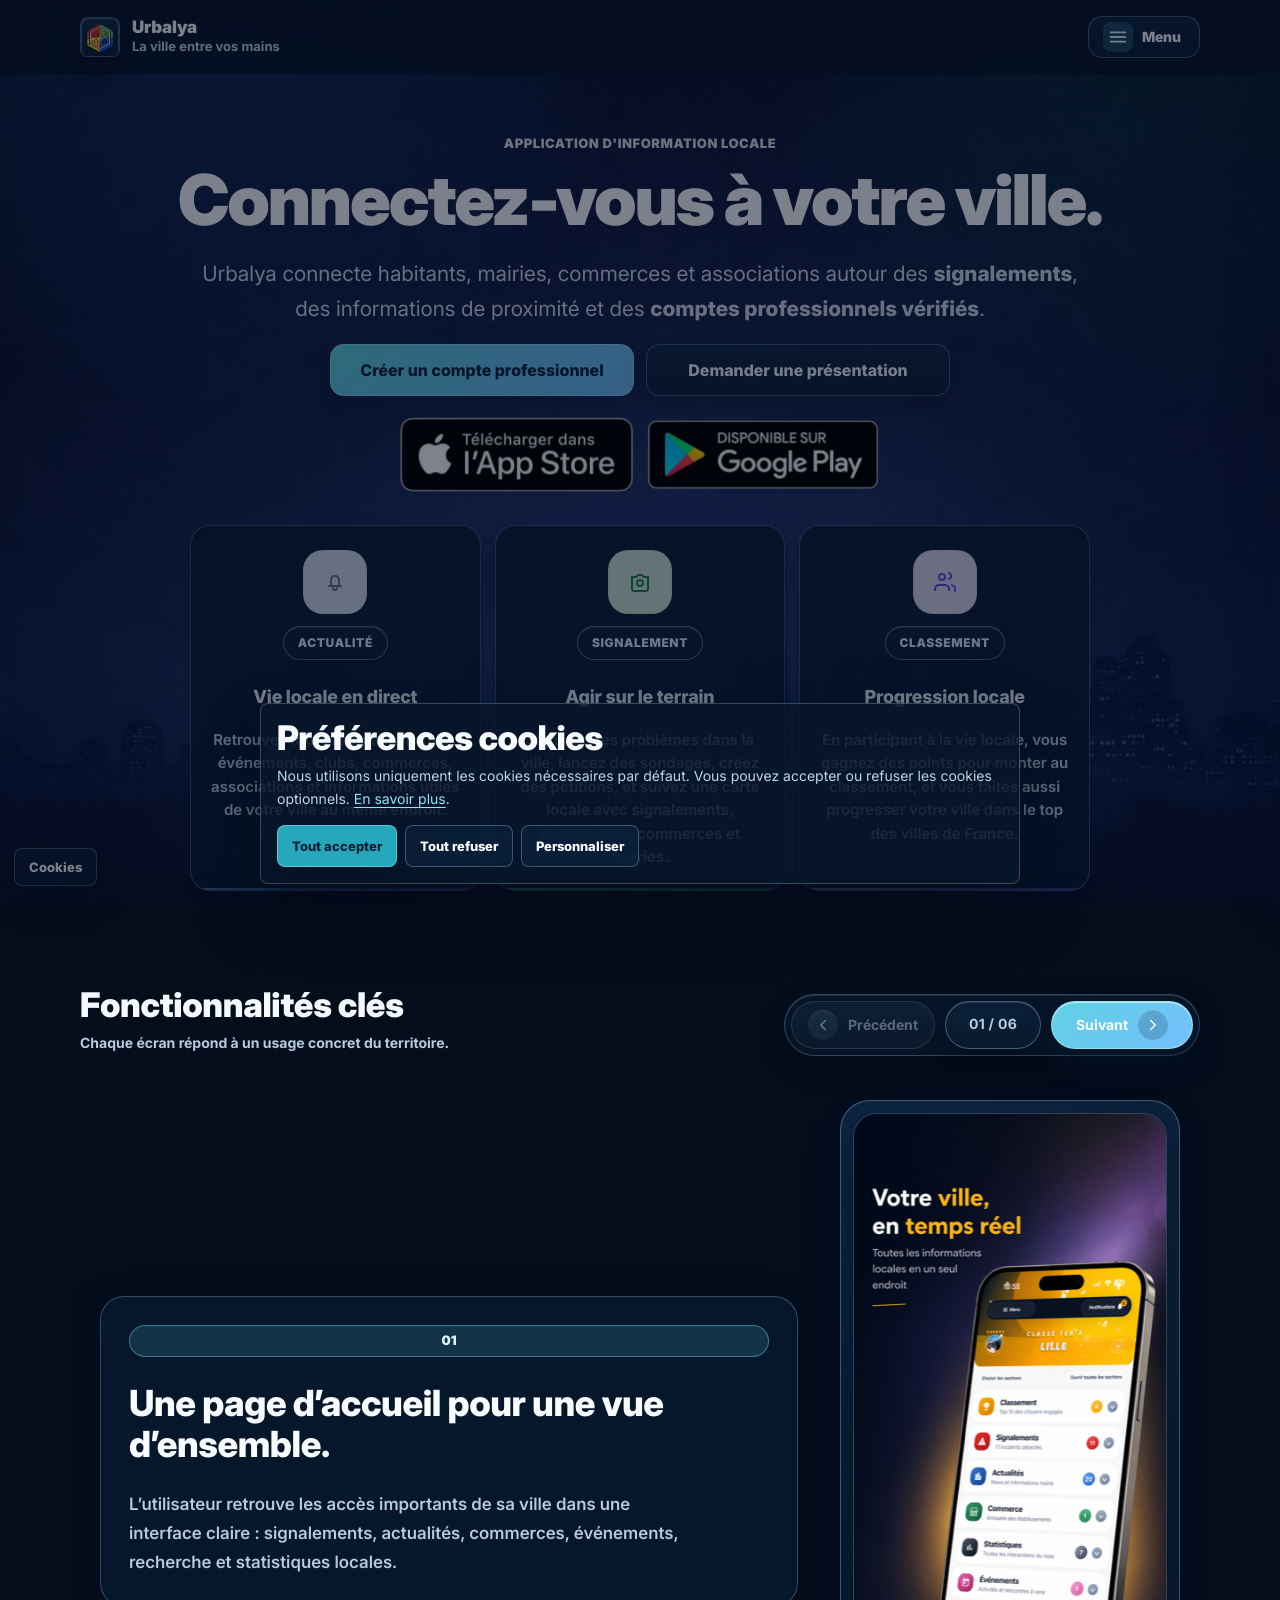
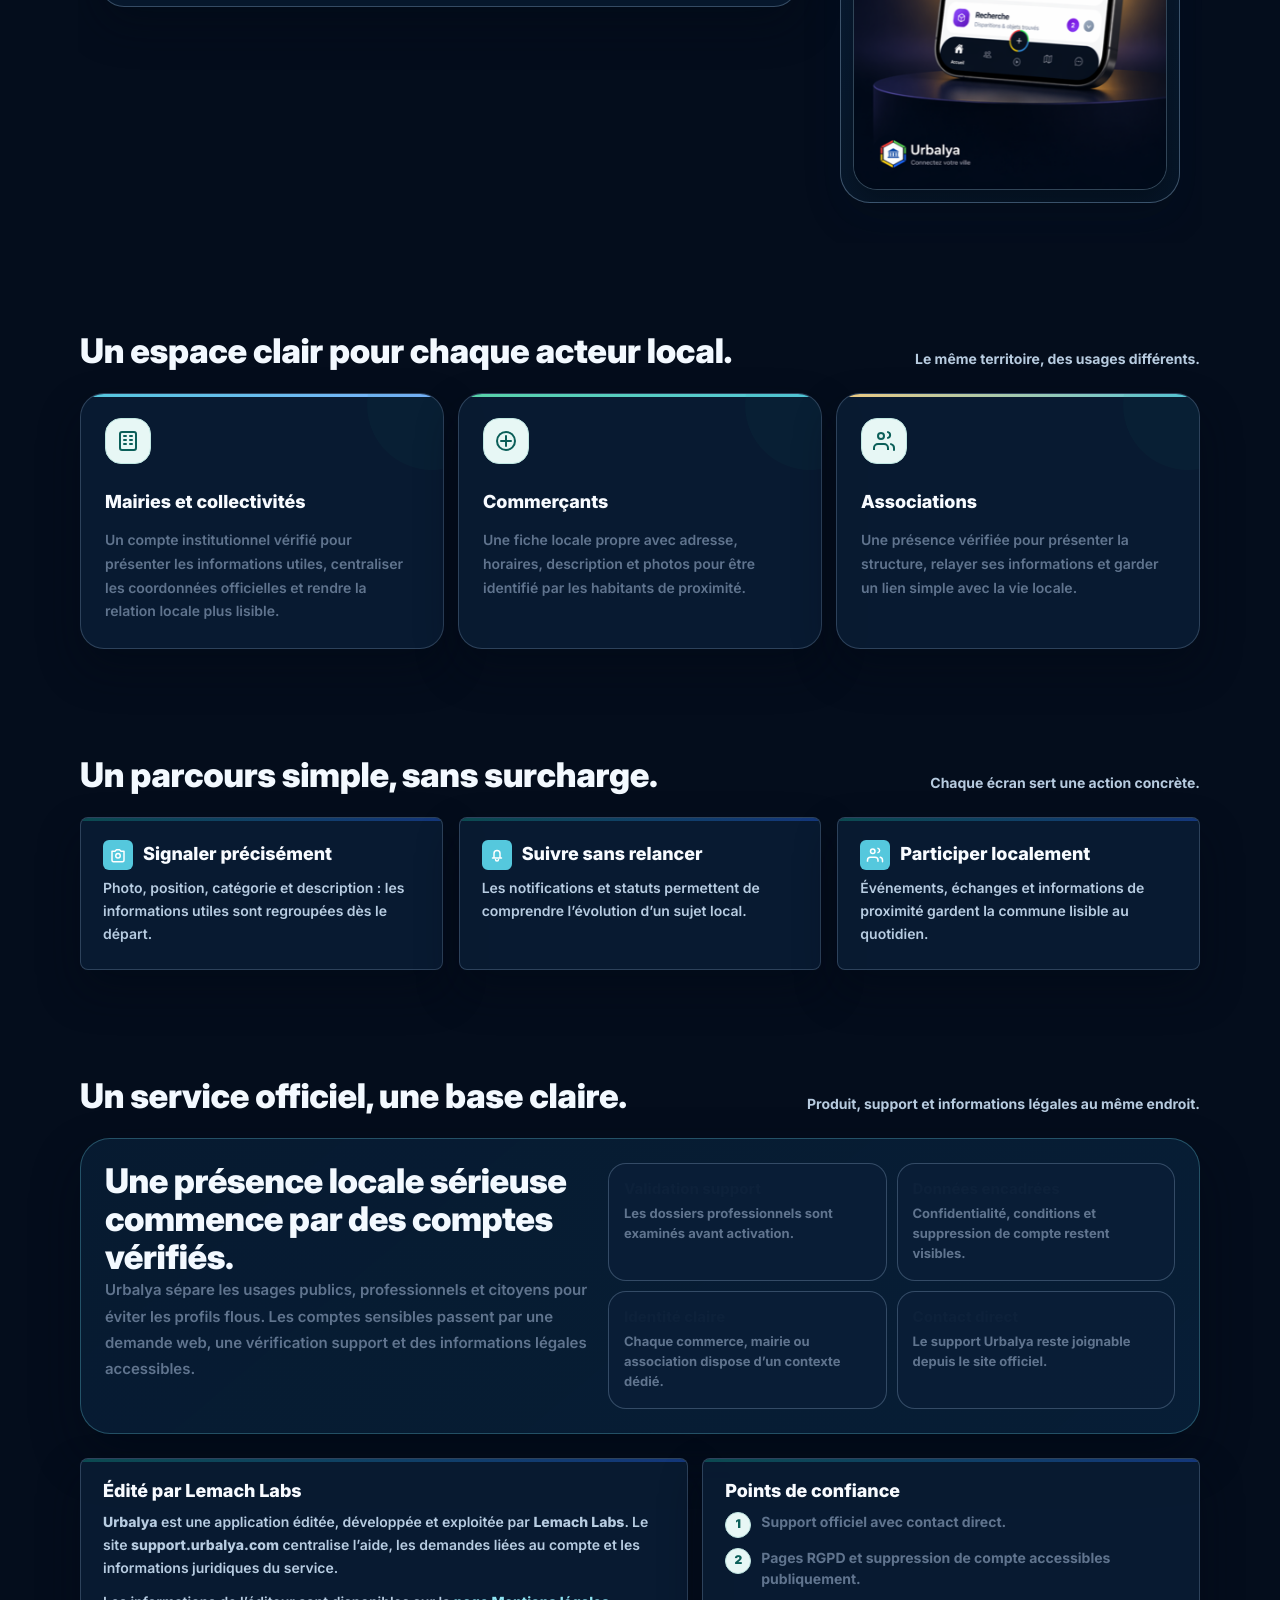
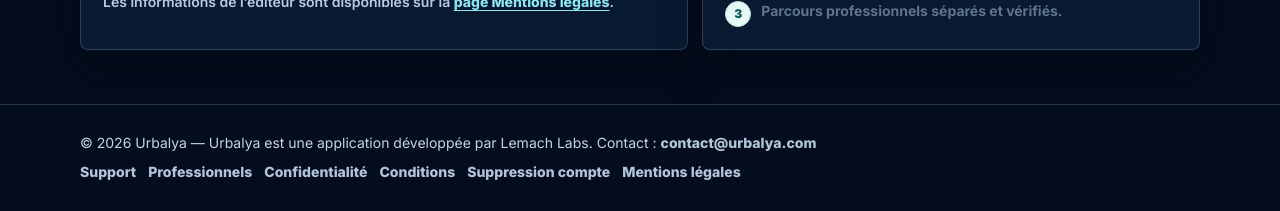
==== commit b4be6261: "icone" ====
--- a/docs/index.html
+++ b/docs/index.html
@@ -74,10 +74,17 @@
       margin:0;
       font-family:Inter, system-ui, -apple-system, BlinkMacSystemFont, "Segoe UI", sans-serif;
       color:var(--text);
-      background:
-        radial-gradient(circle at 18% 0%, rgba(15,118,110,.10), transparent 26%),
-        radial-gradient(circle at 88% 10%, rgba(37,99,235,.08), transparent 24%),
-        linear-gradient(180deg, #FFFFFF 0%, #F7FAFD 46%, #EEF5FA 100%);
+      background-color:#0B1220;
+      background-image:
+        radial-gradient(circle at 16% 0%, rgba(59,130,246,.20), transparent 30%),
+        radial-gradient(circle at 88% 8%, rgba(16,185,129,.12), transparent 26%),
+        radial-gradient(circle at 50% 92%, rgba(59,130,246,.26), transparent 52%),
+        linear-gradient(180deg, rgba(8,20,40,.62) 0%, rgba(9,24,46,.56) 50%, rgba(10,28,54,.54) 100%),
+        url("assets/background.png");
+      background-repeat:no-repeat,no-repeat,no-repeat,no-repeat,no-repeat;
+      background-position:center top,center top,center 92%,center top,center bottom;
+      background-size:cover,cover,130% 62%,cover,cover;
+      background-attachment:scroll,scroll,scroll,scroll,fixed;
       -webkit-font-smoothing:antialiased;
       -moz-osx-font-smoothing:grayscale;
       text-rendering:geometricPrecision;
@@ -443,7 +450,10 @@
       transform:translateX(0);
     }
 
-    main{padding-bottom:22px}
+    main{
+      padding-bottom:22px;
+      background:transparent !important;
+    }
 
     .hero{
       padding:54px 0 22px;
@@ -722,6 +732,11 @@
 
     .section{
       padding:18px 0 34px;
+      background:transparent !important;
+    }
+
+    .feature-carousel-section{
+      background:transparent !important;
     }
 
     @media (min-width:900px){
@@ -1462,34 +1477,34 @@
             <div class="home-stat">
               <div class="home-stat-top">
                 <span class="home-stat-icon" aria-hidden="true">
-                  <svg class="ico lg" viewBox="0 0 24 24"><use href="#i-shield"></use></svg>
+                  <svg class="ico lg" viewBox="0 0 24 24"><use href="#i-bell"></use></svg>
                 </span>
-                <span class="home-stat-chip">Sécurité</span>
+                <span class="home-stat-chip">Actualité</span>
               </div>
-              <strong>Comptes vérifiés</strong>
-              <span>Les profils professionnels sont contrôlés avant activation pour limiter les comptes flous ou non officiels.</span>
+              <strong>Vie locale en direct</strong>
+              <span>Retrouvez toute l’actualité locale : événements, clubs, commerces, associations et informations utiles de votre ville au même endroit.</span>
             </div>
 
             <div class="home-stat">
               <div class="home-stat-top">
                 <span class="home-stat-icon" aria-hidden="true">
-                  <svg class="ico lg" viewBox="0 0 24 24"><use href="#i-map"></use></svg>
+                  <svg class="ico lg" viewBox="0 0 24 24"><use href="#i-camera"></use></svg>
                 </span>
-                <span class="home-stat-chip">Terrain</span>
+                <span class="home-stat-chip">Signalement</span>
               </div>
-              <strong>Informations regroupées</strong>
-              <span>Signalements, événements, commerces et informations locales sont centralisés dans un même espace de ville.</span>
+              <strong>Agir sur le terrain</strong>
+              <span>Signalez des problèmes dans la ville, lancez des sondages, créez des pétitions, et suivez une carte locale avec signalements, événements, commerces et mairies.</span>
             </div>
 
             <div class="home-stat">
               <div class="home-stat-top">
                 <span class="home-stat-icon" aria-hidden="true">
-                  <svg class="ico lg" viewBox="0 0 24 24"><use href="#i-check"></use></svg>
+                  <svg class="ico lg" viewBox="0 0 24 24"><use href="#i-users"></use></svg>
                 </span>
-                <span class="home-stat-chip">Cadre clair</span>
+                <span class="home-stat-chip">Classement</span>
               </div>
-              <strong>Support accessible</strong>
-              <span>Support, confidentialité, RGPD et suppression de compte restent visibles depuis le site officiel.</span>
+              <strong>Progression locale</strong>
+              <span>En participant à la vie locale, vous gagnez des points pour monter au classement, et vous faites aussi progresser votre ville dans le top des villes de France.</span>
             </div>
           </div>
         </div>
@@ -1856,4 +1871,4 @@
 
   <script src="cookie-consent.js"></script>
 </body>
-</html>+</html>
--- a/docs/site.css
+++ b/docs/site.css
@@ -1,31 +1,34 @@
 :root {
-  --site-bg: #f6f8fb;
-  --site-bg-strong: #eef4f8;
-  --site-surface: #ffffff;
-  --site-surface-alt: #f8fafc;
-  --site-ink: #102033;
-  --site-text: #314155;
-  --site-muted: #64748b;
-  --site-soft: #e9eef5;
-  --site-border: #d8e1ec;
-  --site-border-strong: #bdc9d8;
-  --site-primary: #12616c;
-  --site-primary-strong: #0b4650;
-  --site-primary-soft: #e8f6f7;
-  --site-blue: #2563eb;
-  --site-blue-soft: #eff6ff;
-  --site-green: #0f766e;
-  --site-green-soft: #ecfdf5;
-  --site-gold: #9a6a16;
-  --site-gold-soft: #fff7df;
-  --site-red: #c2413a;
-  --site-red-soft: #fff1f1;
-  --site-shadow: 0 18px 48px rgba(16, 32, 51, 0.1);
-  --site-shadow-soft: 0 10px 26px rgba(16, 32, 51, 0.07);
+  --site-bg: #040d1c;
+  --site-bg-strong: #071629;
+  --site-surface: rgba(10, 30, 54, 0.88);
+  --site-surface-alt: rgba(14, 38, 66, 0.84);
+  --site-ink: #f4f8ff;
+  --site-text: #dce8f7;
+  --site-muted: #a8bed8;
+  --site-soft: rgba(118, 154, 191, 0.18);
+  --site-border: rgba(163, 195, 227, 0.28);
+  --site-border-strong: rgba(192, 217, 242, 0.44);
+  --site-primary: #2ab5ca;
+  --site-primary-strong: #9de8f4;
+  --site-primary-soft: rgba(42, 181, 202, 0.22);
+  --site-blue: #7cb2ff;
+  --site-blue-soft: rgba(124, 178, 255, 0.2);
+  --site-green: #59d3a7;
+  --site-green-soft: rgba(89, 211, 167, 0.2);
+  --site-gold: #f0cb82;
+  --site-gold-soft: rgba(240, 203, 130, 0.2);
+  --site-red: #ff7b82;
+  --site-red-soft: rgba(255, 123, 130, 0.2);
+  --site-shadow: 0 24px 58px rgba(3, 11, 22, 0.55);
+  --site-shadow-soft: 0 14px 30px rgba(3, 11, 22, 0.42);
   --site-radius: 8px;
   --site-radius-sm: 6px;
   --site-container: 1160px;
-  --site-focus: 0 0 0 4px rgba(18, 97, 108, 0.18);
+  --site-focus: 0 0 0 4px rgba(124, 178, 255, 0.34);
+  --site-fixed-bg-image: url("assets/background.png");
+  --site-fixed-bg-size: cover;
+  --site-fixed-bg-position: center 76%;
 }
 
 * {
@@ -35,17 +38,28 @@
 html {
   scroll-behavior: smooth;
   background: var(--site-bg);
+  color-scheme: dark;
 }
 
 body {
   min-height: 100%;
   margin: 0;
   color: var(--site-text) !important;
-  background:
-    linear-gradient(rgba(18, 97, 108, 0.035) 1px, transparent 1px),
-    linear-gradient(90deg, rgba(37, 99, 235, 0.028) 1px, transparent 1px),
-    linear-gradient(180deg, #ffffff 0%, #f7f9fc 48%, #eef5f8 100%) !important;
-  background-size: 44px 44px, 44px 44px, auto;
+  background-color: #0b1220;
+  background-image:
+    radial-gradient(circle at 16% 0%, rgba(59, 130, 246, 0.24), transparent 28%),
+    radial-gradient(circle at 90% 8%, rgba(16, 185, 129, 0.15), transparent 24%),
+    linear-gradient(180deg, #0b1220 0%, #111827 100%);
+  background-repeat: no-repeat, no-repeat, no-repeat;
+  background-position:
+    center top,
+    center top,
+    center top;
+  background-size:
+    cover,
+    cover,
+    cover;
+  background-attachment: scroll, scroll, scroll;
   font-family: Inter, system-ui, -apple-system, BlinkMacSystemFont, "Segoe UI", sans-serif !important;
   letter-spacing: 0 !important;
   -webkit-font-smoothing: antialiased;
@@ -486,7 +500,7 @@
 }
 
 .hero::after {
-  content: "";
+  content: none !important;
   position: absolute;
   left: 20px;
   right: 20px;
@@ -980,7 +994,18 @@
 }
 
 .home-hero {
+  position: relative;
+  isolation: auto;
+  overflow: visible;
   padding: clamp(34px, 6vw, 62px) 0 42px !important;
+}
+
+.home-hero::before {
+  content: none !important;
+}
+
+.home-hero::after {
+  content: none !important;
 }
 
 .pro-hero {
@@ -2998,3 +3023,875 @@
     transition-duration: 0.01ms !important;
   }
 }
+
+/* Dark adaptation for fixed skyline background */
+.nav {
+  background: rgba(5, 17, 34, 0.74) !important;
+  border-bottom-color: rgba(163, 195, 227, 0.24) !important;
+  box-shadow: 0 14px 34px rgba(2, 9, 19, 0.52) !important;
+}
+
+.logo,
+.brand img {
+  background: rgba(255, 255, 255, 0.08) !important;
+  border-color: rgba(194, 217, 240, 0.3) !important;
+}
+
+.nav-toggle,
+.drawer-close,
+.pill,
+.btn,
+.secondary-button,
+.ghost-button,
+.submit,
+.account-tab,
+.cc-manage-btn,
+.cc-btn {
+  background: rgba(12, 33, 59, 0.78) !important;
+  border-color: rgba(163, 195, 227, 0.34) !important;
+  color: var(--site-ink) !important;
+}
+
+.nav-toggle:hover,
+.drawer-close:hover,
+.pill:hover,
+.btn:hover,
+.secondary-button:hover,
+.ghost-button:hover,
+.account-tab:hover,
+.cc-btn:hover {
+  background: rgba(17, 43, 74, 0.92) !important;
+  border-color: rgba(198, 222, 245, 0.5) !important;
+}
+
+.pill[aria-current="page"],
+.pill.primary,
+.btn.primary,
+.submit,
+.secondary-button,
+.cc-btn.is-primary {
+  background: rgba(42, 181, 202, 0.92) !important;
+  border-color: rgba(113, 220, 238, 0.62) !important;
+  color: #032136 !important;
+  box-shadow: 0 14px 28px rgba(3, 14, 27, 0.34) !important;
+}
+
+.pill[aria-current="page"]:not(.danger) {
+  color: #07263f !important;
+}
+
+.pill.danger,
+.btn.danger {
+  background: rgba(255, 123, 130, 0.9) !important;
+  border-color: rgba(255, 164, 170, 0.72) !important;
+  color: #3d0910 !important;
+}
+
+.drawer {
+  background: rgba(5, 18, 35, 0.95) !important;
+  border-left-color: rgba(163, 195, 227, 0.26) !important;
+}
+
+.drawer-head,
+.drawer-foot {
+  border-color: rgba(163, 195, 227, 0.22) !important;
+}
+
+.drawer-store {
+  background: rgba(10, 30, 54, 0.84) !important;
+  border-color: rgba(163, 195, 227, 0.24) !important;
+}
+
+.mini,
+.note,
+.notice,
+.policy,
+.card,
+.panel,
+.billing-card,
+.plan-card,
+.section-card,
+.content,
+.toc,
+.info-box,
+.search,
+details,
+.modal-card,
+.preview-item,
+.billing-meta-item,
+.billing-context,
+.meta,
+.home-stat,
+.audience-card,
+.status-card,
+.note-card,
+.action-card,
+.status-actions,
+.meta-item,
+.hero-grid .status-card,
+.manual-address-callout {
+  background: rgba(10, 30, 54, 0.82) !important;
+  border-color: rgba(163, 195, 227, 0.24) !important;
+  color: var(--site-text) !important;
+  box-shadow: 0 20px 42px rgba(2, 10, 20, 0.44) !important;
+}
+
+.modal-head {
+  background: rgba(8, 23, 43, 0.94) !important;
+  border-bottom-color: rgba(163, 195, 227, 0.22) !important;
+}
+
+.toc a,
+.hours-row,
+.selected-address,
+.status,
+.billing-feedback,
+.file-zone,
+.preview,
+.cc-panel,
+.manual-address-feedback,
+.status-actions,
+.self-serve,
+.self-serve-input {
+  background: rgba(8, 23, 43, 0.8) !important;
+  border-color: rgba(163, 195, 227, 0.3) !important;
+  color: var(--site-text) !important;
+}
+
+.search input,
+input,
+select,
+textarea,
+.self-serve-input {
+  background: rgba(7, 19, 37, 0.84) !important;
+  border-color: rgba(173, 204, 233, 0.34) !important;
+  color: var(--site-ink) !important;
+  box-shadow: inset 0 1px 0 rgba(255, 255, 255, 0.06) !important;
+}
+
+input::placeholder,
+textarea::placeholder,
+.self-serve-input::placeholder {
+  color: #8ea9c6 !important;
+}
+
+h1,
+h2,
+h3,
+label,
+.status-title,
+.plan-title,
+.meta-value,
+.billing-meta-item strong,
+.preview-item strong,
+.manual-address-callout strong {
+  color: var(--site-ink) !important;
+}
+
+.lead,
+.muted,
+.hint,
+.answer,
+.content p,
+.content li,
+.card p,
+.section-card p,
+.section-card li,
+.status-subtitle,
+.status-actions p,
+.meta-label,
+.section-head p,
+.plan-summary,
+.plan-note,
+.self-serve-feedback.muted,
+.manual-address-callout p,
+.manual-address-feedback,
+.cc-text,
+.cc-pref-item small,
+.foot,
+.footer-row,
+.footer-links a,
+.foot a {
+  color: var(--site-muted) !important;
+}
+
+.page-kicker {
+  color: rgba(244, 248, 255, 0.88) !important;
+}
+
+.callout,
+.notice,
+.note {
+  background: rgba(20, 48, 77, 0.74) !important;
+  border-color: rgba(80, 193, 214, 0.32) !important;
+}
+
+.callout.good,
+.status.ok,
+.status.success,
+.billing-feedback.ok,
+.status.show.ok,
+.status-pill.active,
+.self-serve-feedback.ok {
+  background: rgba(20, 73, 58, 0.76) !important;
+  border-color: rgba(89, 211, 167, 0.56) !important;
+  color: #a7f3d0 !important;
+}
+
+.callout.warn,
+.status-pill.warning {
+  background: rgba(88, 64, 24, 0.78) !important;
+  border-color: rgba(240, 203, 130, 0.56) !important;
+  color: #fde2b6 !important;
+}
+
+.callout.danger,
+.status.error,
+.billing-feedback.error,
+.status.show.error,
+.status-pill.inactive,
+.self-serve-feedback.error {
+  background: rgba(90, 35, 44, 0.8) !important;
+  border-color: rgba(255, 159, 166, 0.56) !important;
+  color: #ffd0d5 !important;
+}
+
+.plan-label,
+.badge,
+.tag,
+.notice-mark,
+.kbd {
+  background: rgba(42, 181, 202, 0.2) !important;
+  border-color: rgba(113, 220, 238, 0.44) !important;
+  color: #bff2fa !important;
+}
+
+.municipality-tier {
+  background: rgba(15, 41, 68, 0.84) !important;
+  border-color: rgba(113, 220, 238, 0.34) !important;
+}
+
+.municipality-tier span {
+  color: #b8f4fe !important;
+}
+
+.meta {
+  box-shadow: 0 14px 26px rgba(2, 9, 19, 0.35) !important;
+}
+
+.suggestion {
+  background: rgba(8, 23, 43, 0.84) !important;
+  border-color: rgba(163, 195, 227, 0.28) !important;
+  color: var(--site-text) !important;
+}
+
+summary {
+  color: var(--site-ink) !important;
+}
+
+a,
+.link,
+.content a,
+.section-card a,
+.policy a,
+.card a:not(.btn):not(.pill):not(.store-link),
+.cc-text a {
+  color: #8fe4f1 !important;
+}
+
+footer {
+  border-top-color: rgba(163, 195, 227, 0.22) !important;
+  background: rgba(4, 14, 30, 0.78) !important;
+  color: var(--site-muted) !important;
+}
+
+/* Readability and feature-carousel integration tune */
+:root {
+  --site-text: #e7f1ff;
+  --site-muted: #c0d4ea;
+  --site-ink: #f8fbff;
+  --site-primary: #55c8dd;
+  --site-primary-strong: #d7f6fc;
+  --site-border: rgba(166, 203, 235, 0.34);
+  --site-border-strong: rgba(201, 226, 247, 0.52);
+}
+
+.section-title h2 {
+  letter-spacing: -0.01em !important;
+}
+
+.section-title span {
+  color: var(--site-muted) !important;
+  line-height: 1.6 !important;
+}
+
+.home-hero-proof,
+.pro-hero-proof {
+  gap: 10px !important;
+  border-color: transparent !important;
+  background: transparent !important;
+  box-shadow: none !important;
+}
+
+.home-hero-proof div,
+.pro-hero-proof div {
+  background: rgba(9, 33, 59, 0.78) !important;
+  border: 1px solid rgba(163, 195, 227, 0.24) !important;
+  border-radius: 18px !important;
+}
+
+.home-hero-proof .home-stat::before,
+.pro-hero-proof .home-stat::before {
+  height: 2px !important;
+  opacity: 0.42 !important;
+}
+
+.premium-band {
+  border-color: rgba(113, 220, 238, 0.28) !important;
+  background: linear-gradient(140deg, rgba(8, 29, 52, 0.88), rgba(9, 35, 61, 0.78)) !important;
+  box-shadow: 0 22px 48px rgba(2, 10, 20, 0.44) !important;
+}
+
+.premium-proof-grid article {
+  border-color: rgba(163, 195, 227, 0.28) !important;
+  background: rgba(10, 31, 55, 0.8) !important;
+}
+
+.feature-carousel-section {
+  position: relative;
+  overflow: visible !important;
+}
+
+.feature-carousel-section::before {
+  content: none !important;
+}
+
+.feature-carousel-section > * {
+  position: relative;
+  z-index: 1;
+}
+
+.feature-carousel-heading {
+  align-items: end !important;
+  gap: 16px !important;
+}
+
+.feature-nav-btn {
+  min-height: 44px !important;
+  padding: 0 14px !important;
+  border-radius: 12px !important;
+  border-color: rgba(163, 195, 227, 0.34) !important;
+  background: rgba(10, 30, 54, 0.84) !important;
+  color: var(--site-ink) !important;
+  box-shadow: 0 12px 26px rgba(2, 10, 20, 0.36) !important;
+}
+
+.feature-nav-btn:hover:not(:disabled) {
+  background: rgba(14, 40, 69, 0.92) !important;
+  border-color: rgba(201, 226, 247, 0.5) !important;
+}
+
+.feature-nav-btn .ico {
+  background: rgba(85, 200, 221, 0.2) !important;
+  color: #def9fd !important;
+}
+
+.feature-nav-btn.is-next {
+  border-color: rgba(113, 220, 238, 0.58) !important;
+  background: linear-gradient(135deg, rgba(85, 200, 221, 0.9), rgba(124, 178, 255, 0.84)) !important;
+  color: #022235 !important;
+}
+
+.feature-nav-btn.is-next .ico {
+  background: rgba(2, 34, 52, 0.18) !important;
+  color: #e8fbff !important;
+}
+
+.feature-status {
+  min-height: 44px !important;
+  padding: 0 12px !important;
+  border-radius: 999px !important;
+  border: 1px solid rgba(163, 195, 227, 0.34) !important;
+  background: rgba(8, 25, 45, 0.82) !important;
+  color: var(--site-ink) !important;
+}
+
+.feature-carousel {
+  overflow: visible !important;
+  border-radius: 0 !important;
+}
+
+.feature-track {
+  gap: clamp(14px, 2vw, 24px) !important;
+  padding: 4px 2px 20px !important;
+}
+
+.feature-card {
+  min-height: 0 !important;
+  grid-template-columns: minmax(0, 1fr) minmax(250px, 340px) !important;
+  gap: clamp(18px, 4vw, 42px) !important;
+  align-items: center !important;
+  padding: clamp(12px, 2.6vw, 20px) !important;
+  border: 0 !important;
+  border-radius: 0 !important;
+  background: transparent !important;
+  box-shadow: none !important;
+  overflow: visible !important;
+}
+
+.feature-card::before {
+  content: none !important;
+}
+
+.feature-copy {
+  max-width: none !important;
+  background: rgba(8, 27, 49, 0.78) !important;
+  border: 1px solid rgba(163, 195, 227, 0.3) !important;
+  border-radius: 24px !important;
+  padding: clamp(18px, 2.8vw, 28px) !important;
+  box-shadow: 0 18px 40px rgba(2, 10, 20, 0.4) !important;
+  backdrop-filter: blur(8px);
+}
+
+.feature-number {
+  width: auto !important;
+  min-width: 56px;
+  height: 32px !important;
+  padding: 0 12px;
+  border-color: rgba(113, 220, 238, 0.42) !important;
+  background: rgba(85, 200, 221, 0.16) !important;
+  color: #d6f8fd !important;
+}
+
+.feature-copy h3 {
+  margin: 0 0 12px !important;
+  color: var(--site-ink) !important;
+  font-size: clamp(24px, 3.6vw, 36px) !important;
+  line-height: 1.14 !important;
+  letter-spacing: -0.012em !important;
+  overflow-wrap: anywhere;
+}
+
+.feature-copy p {
+  margin: 0 !important;
+  color: var(--site-muted) !important;
+  font-size: clamp(15px, 1.5vw, 17px) !important;
+  line-height: 1.72 !important;
+  font-weight: 580 !important;
+  overflow-wrap: anywhere;
+}
+
+.feature-screen {
+  justify-self: center;
+  width: min(100%, 340px) !important;
+  margin: 0 !important;
+  padding: 12px !important;
+  border-radius: 30px !important;
+  border: 1px solid rgba(176, 214, 245, 0.34) !important;
+  background: linear-gradient(160deg, rgba(14, 42, 73, 0.82), rgba(6, 22, 41, 0.92)) !important;
+  box-shadow:
+    0 24px 52px rgba(2, 10, 20, 0.48) !important,
+    inset 0 1px 0 rgba(229, 246, 255, 0.16) !important;
+}
+
+.feature-screen img {
+  border-radius: 24px !important;
+  border: 1px solid rgba(184, 219, 247, 0.24) !important;
+  background: #071525 !important;
+  box-shadow: 0 14px 28px rgba(0, 0, 0, 0.28) !important;
+}
+
+@media (max-width: 1040px) {
+  .feature-card {
+    grid-template-columns: 1fr !important;
+    gap: 18px !important;
+  }
+}
+
+@media (max-width: 720px) {
+  .feature-carousel-heading {
+    align-items: stretch !important;
+    gap: 14px !important;
+  }
+
+  .feature-controls {
+    width: 100%;
+    grid-template-columns: minmax(0, 1fr) auto minmax(0, 1fr);
+  }
+
+  .feature-nav-btn {
+    min-height: 42px !important;
+    padding: 0 10px !important;
+    font-size: 12px !important;
+  }
+
+  .feature-status {
+    min-height: 42px !important;
+    font-size: 12px !important;
+  }
+
+  .feature-copy {
+    padding: 18px !important;
+  }
+
+  .feature-screen {
+    width: min(100%, 306px) !important;
+  }
+}
+
+/* Premium polish: header, buttons, typography */
+.nav {
+  position: sticky;
+  top: 0;
+  border-bottom: 0 !important;
+  box-shadow: none !important;
+  background: linear-gradient(180deg, rgba(7, 21, 40, 0.88), rgba(7, 22, 41, 0.8)) !important;
+  backdrop-filter: blur(18px) saturate(128%);
+}
+
+.nav-inner {
+  min-height: 74px !important;
+}
+
+.brand-text strong {
+  color: #f7fbff !important;
+  font-size: 17px !important;
+  font-weight: 900 !important;
+  letter-spacing: -0.015em !important;
+}
+
+.brand-text small {
+  color: rgba(219, 236, 255, 0.88) !important;
+  font-size: 13px !important;
+  font-weight: 700 !important;
+  letter-spacing: 0 !important;
+}
+
+.logo,
+.brand img {
+  border-color: rgba(178, 211, 240, 0.34) !important;
+  background: linear-gradient(160deg, rgba(21, 53, 90, 0.62), rgba(9, 30, 55, 0.7)) !important;
+  box-shadow: 0 12px 24px rgba(1, 9, 18, 0.34) !important;
+}
+
+.nav-toggle,
+.pill,
+.btn,
+.feature-nav-btn {
+  border-radius: 14px !important;
+  border: 1px solid rgba(169, 205, 239, 0.34) !important;
+  background: linear-gradient(180deg, rgba(15, 42, 74, 0.9), rgba(10, 31, 56, 0.9)) !important;
+  color: #eaf5ff !important;
+  box-shadow: 0 10px 22px rgba(1, 9, 18, 0.28) !important;
+  font-weight: 800 !important;
+  letter-spacing: 0 !important;
+}
+
+.nav-toggle:hover,
+.pill:hover,
+.btn:hover,
+.feature-nav-btn:hover:not(:disabled) {
+  transform: translateY(-1px);
+  border-color: rgba(200, 226, 247, 0.56) !important;
+  background: linear-gradient(180deg, rgba(18, 49, 84, 0.94), rgba(12, 35, 63, 0.94)) !important;
+  box-shadow: 0 14px 28px rgba(1, 9, 18, 0.34) !important;
+}
+
+.nav-toggle .ico,
+.feature-nav-btn .ico {
+  background: rgba(93, 206, 226, 0.22) !important;
+  color: #ddf8fc !important;
+}
+
+.btn.primary,
+.pill.primary,
+.feature-nav-btn.is-next {
+  border-color: rgba(151, 224, 239, 0.7) !important;
+  background: linear-gradient(135deg, #5acfe2, #6ab9f8) !important;
+  color: #07233d !important;
+  box-shadow: 0 14px 28px rgba(7, 31, 56, 0.42) !important;
+}
+
+.feature-nav-btn.is-next .ico {
+  background: rgba(9, 35, 61, 0.2) !important;
+  color: #eefbff !important;
+}
+
+h1 {
+  color: #f7fbff !important;
+  letter-spacing: -0.03em !important;
+  line-height: 1.02 !important;
+  font-weight: 900 !important;
+}
+
+h2 {
+  color: #f3f9ff !important;
+  letter-spacing: -0.015em !important;
+  font-weight: 860 !important;
+}
+
+.lead {
+  color: rgba(219, 234, 250, 0.92) !important;
+  font-size: clamp(18px, 1.9vw, 21px) !important;
+  line-height: 1.7 !important;
+}
+
+.section-title span,
+.feature-copy p,
+.card p {
+  color: rgba(203, 224, 245, 0.9) !important;
+}
+
+@media (max-width: 900px) {
+  .brand-text strong {
+    font-size: 16px !important;
+  }
+
+  .brand-text small {
+    font-size: 12px !important;
+  }
+}
+
+@media (max-width: 560px) {
+  .nav-inner {
+    min-height: 68px !important;
+  }
+
+  .brand-text strong {
+    font-size: 15px !important;
+  }
+
+  .brand-text small {
+    font-size: 11px !important;
+  }
+}
+
+/* Feature navigation premium redesign */
+.feature-controls {
+  display: inline-flex !important;
+  align-items: center !important;
+  justify-content: flex-end !important;
+  gap: 10px !important;
+  padding: 6px !important;
+  border-radius: 999px !important;
+  border: 1px solid rgba(158, 197, 232, 0.28) !important;
+  background: linear-gradient(180deg, rgba(8, 25, 46, 0.72), rgba(8, 24, 43, 0.58)) !important;
+  box-shadow: inset 0 1px 0 rgba(231, 244, 255, 0.12), 0 10px 26px rgba(1, 8, 18, 0.3) !important;
+}
+
+.feature-nav-btn {
+  min-height: 48px !important;
+  min-width: 142px !important;
+  padding: 0 16px !important;
+  border-radius: 999px !important;
+  border: 1px solid rgba(170, 207, 238, 0.34) !important;
+  background: linear-gradient(180deg, rgba(16, 45, 79, 0.92), rgba(11, 34, 60, 0.92)) !important;
+  color: #eaf6ff !important;
+  box-shadow: inset 0 1px 0 rgba(235, 246, 255, 0.1), 0 10px 22px rgba(1, 8, 18, 0.3) !important;
+  font-size: 15px !important;
+  font-weight: 820 !important;
+  letter-spacing: 0 !important;
+  gap: 10px !important;
+}
+
+.feature-nav-btn span {
+  display: inline-flex;
+  align-items: center;
+  line-height: 1;
+}
+
+.feature-nav-btn .ico {
+  width: 30px !important;
+  height: 30px !important;
+  padding: 6px !important;
+  border-radius: 999px !important;
+  background: linear-gradient(180deg, rgba(120, 220, 236, 0.2), rgba(88, 178, 234, 0.18)) !important;
+  color: #ddf9fd !important;
+  box-shadow: inset 0 1px 0 rgba(230, 249, 255, 0.16) !important;
+}
+
+.feature-nav-btn:hover:not(:disabled) {
+  transform: translateY(-1px) !important;
+  border-color: rgba(206, 228, 247, 0.56) !important;
+  background: linear-gradient(180deg, rgba(19, 53, 92, 0.95), rgba(13, 39, 68, 0.95)) !important;
+  box-shadow: inset 0 1px 0 rgba(235, 246, 255, 0.14), 0 14px 28px rgba(1, 8, 18, 0.36) !important;
+}
+
+.feature-nav-btn:disabled {
+  opacity: 0.46 !important;
+  cursor: not-allowed !important;
+  transform: none !important;
+  box-shadow: none !important;
+  filter: saturate(72%);
+}
+
+.feature-nav-btn.is-next {
+  border-color: rgba(161, 228, 241, 0.74) !important;
+  background: linear-gradient(135deg, #5fd1e3, #74bffd) !important;
+  color: #08253f !important;
+  box-shadow: inset 0 1px 0 rgba(234, 249, 255, 0.68), 0 14px 30px rgba(5, 27, 47, 0.42) !important;
+}
+
+.feature-nav-btn.is-next:hover:not(:disabled) {
+  background: linear-gradient(135deg, #6ad8e8, #82c9ff) !important;
+}
+
+.feature-nav-btn.is-next .ico {
+  background: rgba(8, 38, 66, 0.2) !important;
+  color: #eefbff !important;
+}
+
+.feature-status {
+  min-height: 48px !important;
+  min-width: 96px !important;
+  padding: 0 16px !important;
+  border-radius: 999px !important;
+  border: 1px solid rgba(170, 206, 236, 0.36) !important;
+  background: linear-gradient(180deg, rgba(11, 32, 57, 0.9), rgba(9, 27, 49, 0.9)) !important;
+  color: #e4f1ff !important;
+  font-size: 14px !important;
+  font-weight: 840 !important;
+  letter-spacing: 0.02em !important;
+  text-align: center;
+  box-shadow: inset 0 1px 0 rgba(231, 244, 255, 0.12), 0 8px 20px rgba(1, 8, 18, 0.26) !important;
+}
+
+@media (max-width: 720px) {
+  .feature-controls {
+    display: grid !important;
+    grid-template-columns: minmax(0, 1fr) auto minmax(0, 1fr) !important;
+    width: 100% !important;
+    gap: 8px !important;
+    padding: 4px !important;
+  }
+
+  .feature-nav-btn {
+    min-width: 0 !important;
+    min-height: 44px !important;
+    padding: 0 10px !important;
+    font-size: 13px !important;
+  }
+
+  .feature-nav-btn .ico {
+    width: 28px !important;
+    height: 28px !important;
+    padding: 5px !important;
+  }
+
+  .feature-status {
+    min-height: 44px !important;
+    min-width: 82px !important;
+    padding: 0 10px !important;
+    font-size: 13px !important;
+  }
+}
+
+/* Home highlights cleanup: no blur blocks, centered icons, refined badges */
+.home-stats.home-hero-proof {
+  gap: 14px !important;
+  border: 0 !important;
+  background: transparent !important;
+  box-shadow: none !important;
+}
+
+.home-stats.home-hero-proof > .home-stat {
+  min-height: 264px !important;
+  padding: 24px 20px 22px !important;
+  border-radius: 20px !important;
+  border: 1px solid rgba(163, 198, 231, 0.3) !important;
+  background: linear-gradient(180deg, rgba(8, 30, 54, 0.92), rgba(9, 31, 56, 0.84)) !important;
+  box-shadow: 0 14px 30px rgba(1, 8, 18, 0.3) !important;
+  display: flex !important;
+  flex-direction: column !important;
+  align-items: center !important;
+  justify-content: flex-start !important;
+  text-align: center !important;
+}
+
+.home-stats.home-hero-proof .home-stat-top {
+  width: auto !important;
+  background: transparent !important;
+  border: 0 !important;
+  border-radius: 0 !important;
+  box-shadow: none !important;
+  margin: 0 0 18px !important;
+  padding: 0 !important;
+  gap: 12px !important;
+}
+
+.home-stats.home-hero-proof .home-stat-icon {
+  width: 64px !important;
+  height: 64px !important;
+  margin: 0 auto !important;
+  display: grid !important;
+  place-items: center !important;
+  line-height: 0 !important;
+  border-radius: 20px !important;
+  border: 1px solid rgba(163, 198, 231, 0.34) !important;
+  background: rgba(227, 239, 255, 0.9) !important;
+}
+
+.home-stats.home-hero-proof .home-stat-icon .ico,
+.home-stats.home-hero-proof .home-stat-icon svg {
+  width: 24px !important;
+  height: 24px !important;
+  margin: 0 !important;
+  padding: 0 !important;
+  display: block !important;
+  flex: none !important;
+}
+
+.home-stats.home-hero-proof .home-stat-chip {
+  display: inline-flex !important;
+  align-items: center !important;
+  justify-content: center !important;
+  min-height: 34px !important;
+  padding: 7px 14px !important;
+  margin: 0 !important;
+  border-radius: 999px !important;
+  border: 1px solid rgba(169, 205, 236, 0.42) !important;
+  background: linear-gradient(180deg, rgba(12, 39, 68, 0.8), rgba(10, 32, 58, 0.8)) !important;
+  color: #d8ebff !important;
+  font-size: 12px !important;
+  font-weight: 860 !important;
+  letter-spacing: 0.05em !important;
+  text-transform: uppercase !important;
+  box-shadow: inset 0 1px 0 rgba(225, 242, 255, 0.12) !important;
+  line-height: 1 !important;
+}
+
+.home-stats.home-hero-proof .home-stat > strong {
+  width: 100% !important;
+  margin: 0 0 12px !important;
+  color: #ecf6ff !important;
+  font-size: 18px !important;
+  line-height: 1.24 !important;
+  letter-spacing: -0.01em !important;
+}
+
+.home-stats.home-hero-proof .home-stat > span:not(.home-stat-chip):not(.home-stat-icon) {
+  display: block !important;
+  margin: 0 !important;
+  color: rgba(199, 220, 242, 0.94) !important;
+  font-size: 15px !important;
+  line-height: 1.56 !important;
+  font-weight: 640 !important;
+}
+
+.home-stats.home-hero-proof .home-stat:nth-child(2) .home-stat-icon {
+  background: rgba(221, 247, 233, 0.9) !important;
+  border-color: rgba(127, 222, 177, 0.44) !important;
+  color: #1a8a4b !important;
+}
+
+.home-stats.home-hero-proof .home-stat:nth-child(3) .home-stat-icon {
+  background: rgba(236, 232, 255, 0.9) !important;
+  border-color: rgba(186, 170, 255, 0.44) !important;
+  color: #7348f1 !important;
+}
+
+@media (max-width: 900px) {
+  .home-stats.home-hero-proof > .home-stat {
+    min-height: 244px !important;
+  }
+}
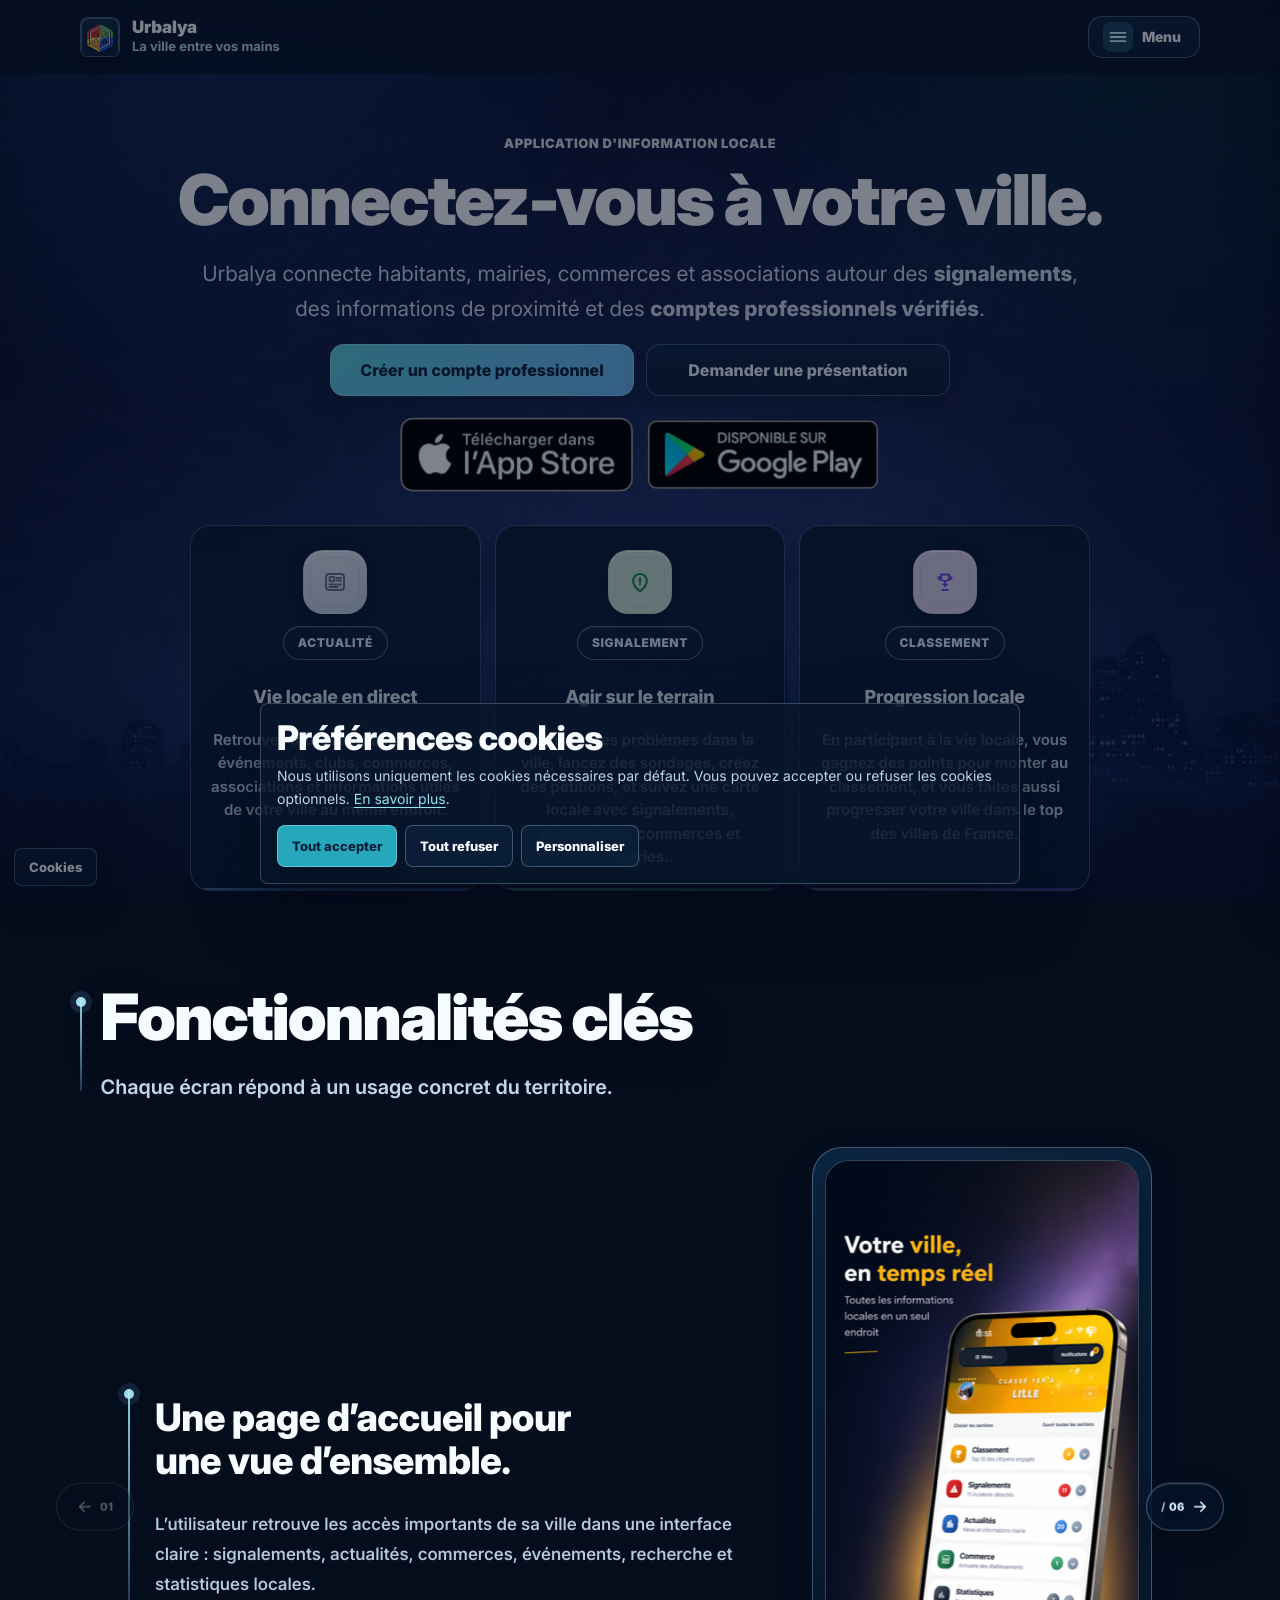
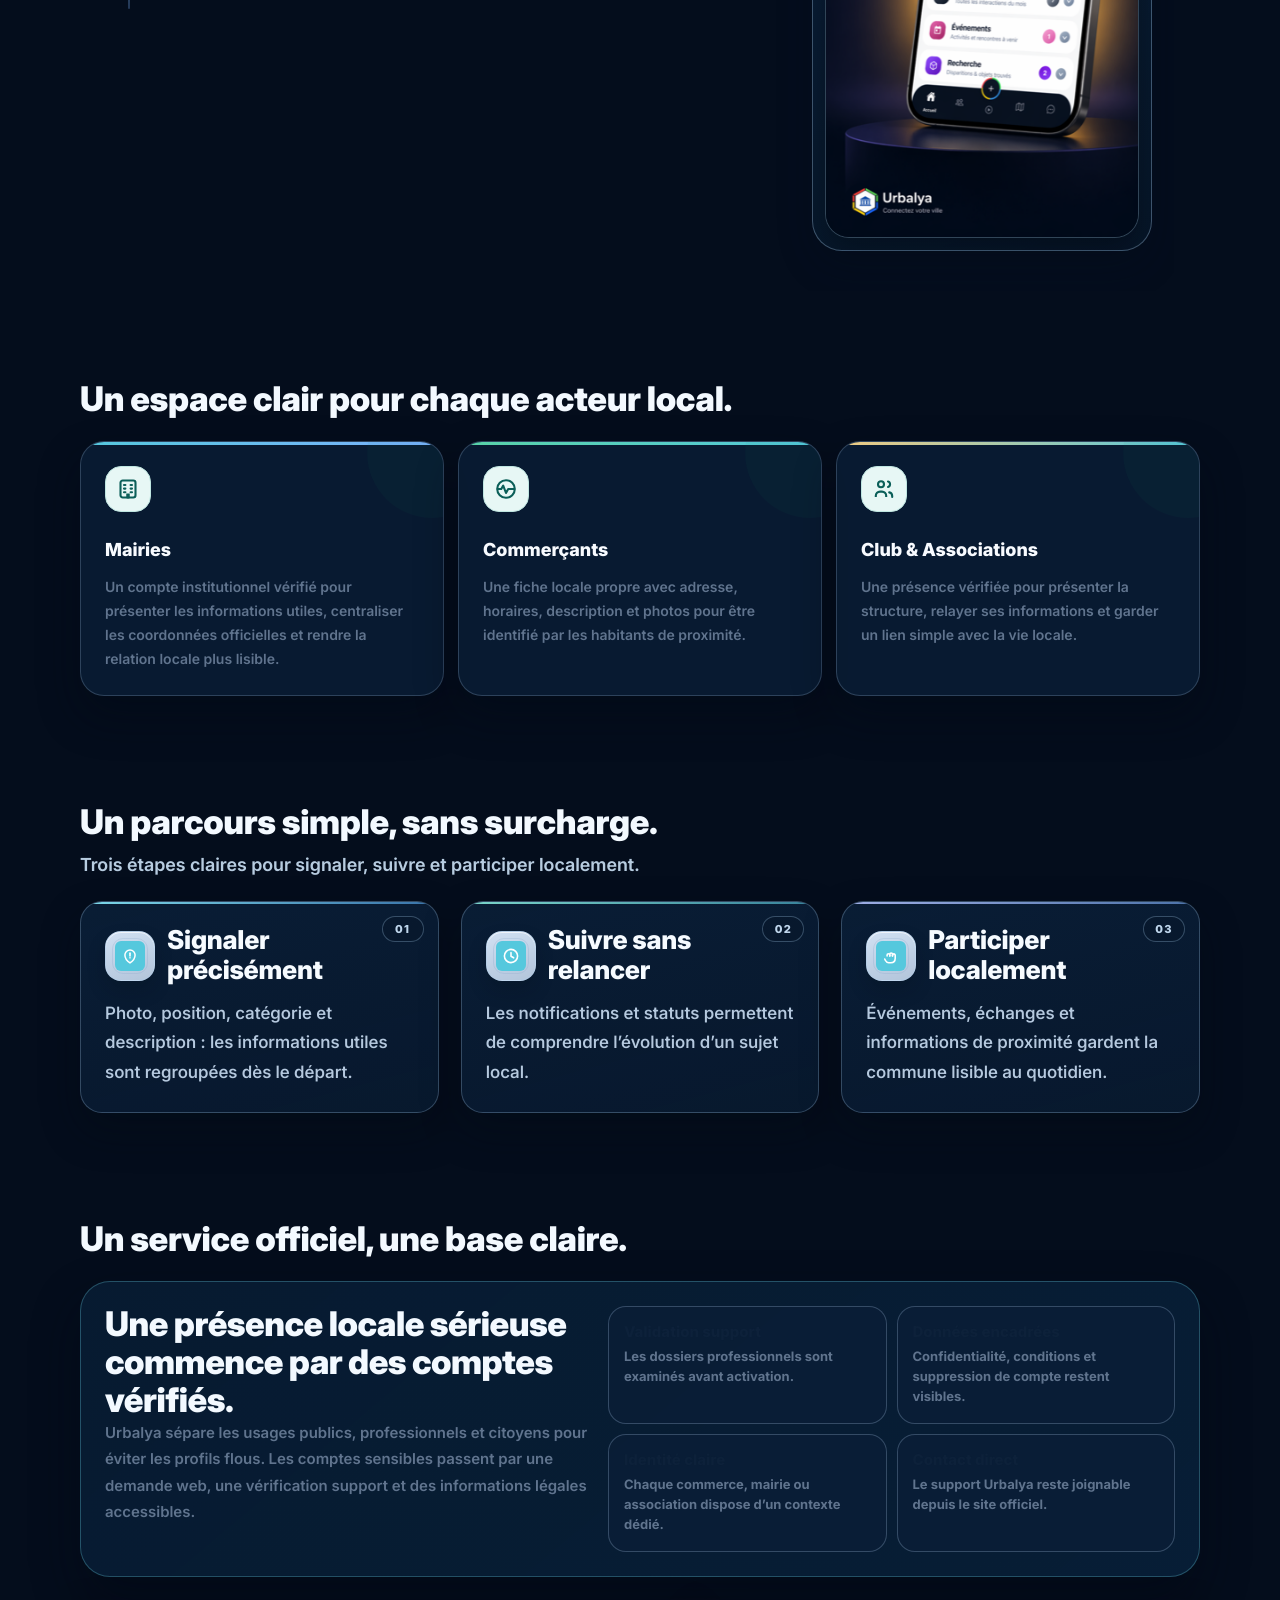
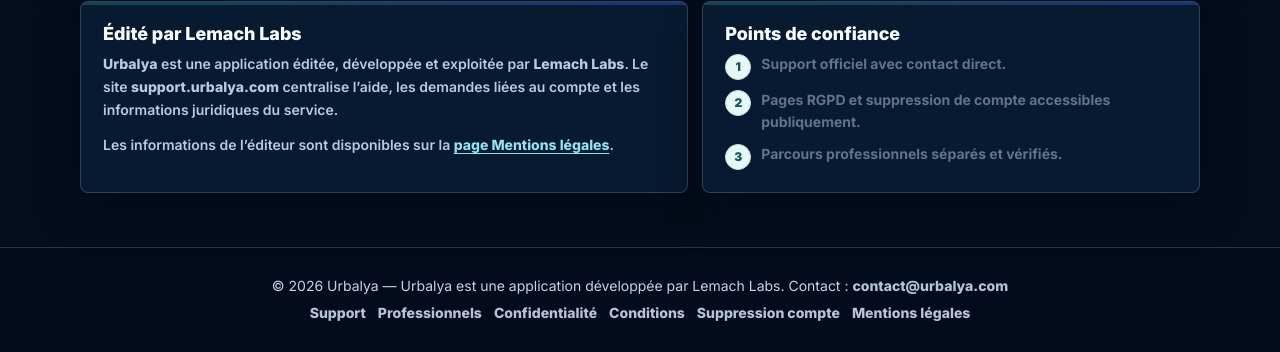
==== commit f52f5087: "icone" ====
--- a/docs/index.html
+++ b/docs/index.html
@@ -84,7 +84,7 @@
       background-repeat:no-repeat,no-repeat,no-repeat,no-repeat,no-repeat;
       background-position:center top,center top,center 92%,center top,center bottom;
       background-size:cover,cover,130% 62%,cover,cover;
-      background-attachment:scroll,scroll,scroll,scroll,fixed;
+      background-attachment:scroll,scroll,scroll,scroll,scroll;
       -webkit-font-smoothing:antialiased;
       -moz-osx-font-smoothing:grayscale;
       text-rendering:geometricPrecision;
@@ -1260,104 +1260,223 @@
 <body>
   <a class="skip" href="#main">Aller au contenu principal</a>
 
-  <svg width="0" height="0" style="position:absolute">
+    <svg width="0" height="0" style="position:absolute">
     <symbol id="i-menu" viewBox="0 0 24 24">
-      <line x1="4" y1="7" x2="20" y2="7" stroke="currentColor" stroke-width="2" stroke-linecap="round" />
-      <line x1="4" y1="12" x2="20" y2="12" stroke="currentColor" stroke-width="2" stroke-linecap="round" />
-      <line x1="4" y1="17" x2="20" y2="17" stroke="currentColor" stroke-width="2" stroke-linecap="round" />
+      <path d="M4 7.5h16M4 12h16M4 16.5h16" fill="none" stroke="currentColor" stroke-width="2.1" stroke-linecap="round" />
     </symbol>
 
     <symbol id="i-x" viewBox="0 0 24 24">
-      <line x1="6" y1="6" x2="18" y2="18" stroke="currentColor" stroke-width="2" stroke-linecap="round" />
-      <line x1="18" y1="6" x2="6" y2="18" stroke="currentColor" stroke-width="2" stroke-linecap="round" />
+      <path d="M6 6l12 12M18 6 6 18" fill="none" stroke="currentColor" stroke-width="2.1" stroke-linecap="round" />
     </symbol>
 
     <symbol id="i-arrow-left" viewBox="0 0 24 24">
-      <path d="M15 6l-6 6 6 6" fill="none" stroke="currentColor" stroke-width="2" stroke-linecap="round" stroke-linejoin="round" />
+      <path d="M19 12H5" fill="none" stroke="currentColor" stroke-width="2.1" stroke-linecap="round" />
+      <path d="m11 6-6 6 6 6" fill="none" stroke="currentColor" stroke-width="2.1" stroke-linecap="round" stroke-linejoin="round" />
     </symbol>
 
     <symbol id="i-arrow-right" viewBox="0 0 24 24">
-      <path d="M9 6l6 6-6 6" fill="none" stroke="currentColor" stroke-width="2" stroke-linecap="round" stroke-linejoin="round" />
+      <path d="M5 12h14" fill="none" stroke="currentColor" stroke-width="2.1" stroke-linecap="round" />
+      <path d="m13 6 6 6-6 6" fill="none" stroke="currentColor" stroke-width="2.1" stroke-linecap="round" stroke-linejoin="round" />
     </symbol>
 
     <symbol id="i-support" viewBox="0 0 24 24">
-      <path d="M4 12a8 8 0 0 1 16 0" fill="none" stroke="currentColor" stroke-width="2" stroke-linecap="round" />
-      <path d="M4 12v4a2 2 0 0 0 2 2h2v-6H6a2 2 0 0 0-2 2z" fill="none" stroke="currentColor" stroke-width="2" stroke-linejoin="round" />
-      <path d="M20 12v4a2 2 0 0 1-2 2h-2v-6h2a2 2 0 0 1 2 2z" fill="none" stroke="currentColor" stroke-width="2" stroke-linejoin="round" />
-      <path d="M12 20h4" fill="none" stroke="currentColor" stroke-width="2" stroke-linecap="round" />
+      <path d="M4 12a8 8 0 0 1 16 0" fill="none" stroke="currentColor" stroke-width="2.1" stroke-linecap="round" />
+      <rect x="3" y="12" width="4.5" height="7" rx="2.2" fill="none" stroke="currentColor" stroke-width="2.1" />
+      <rect x="16.5" y="12" width="4.5" height="7" rx="2.2" fill="none" stroke="currentColor" stroke-width="2.1" />
+      <path d="M18.8 19.5A2.4 2.4 0 0 1 16.6 21H12" fill="none" stroke="currentColor" stroke-width="2.1" stroke-linecap="round" />
     </symbol>
 
     <symbol id="i-home" viewBox="0 0 24 24">
-      <path d="M4 11l8-7 8 7" fill="none" stroke="currentColor" stroke-width="2" stroke-linecap="round" stroke-linejoin="round"/>
-      <path d="M6 10v10h12V10" fill="none" stroke="currentColor" stroke-width="2" stroke-linejoin="round"/>
+      <path d="M3.8 10.6 12 4l8.2 6.6" fill="none" stroke="currentColor" stroke-width="2.1" stroke-linecap="round" stroke-linejoin="round"/>
+      <path d="M6.5 9.8V20h11V9.8" fill="none" stroke="currentColor" stroke-width="2.1" stroke-linejoin="round"/>
+      <path d="M10 20v-5h4v5" fill="none" stroke="currentColor" stroke-width="2.1" stroke-linejoin="round"/>
     </symbol>
 
     <symbol id="i-lock" viewBox="0 0 24 24">
-      <rect x="5" y="11" width="14" height="10" rx="2" fill="none" stroke="currentColor" stroke-width="2" />
-      <path d="M8 11V8a4 4 0 0 1 8 0v3" fill="none" stroke="currentColor" stroke-width="2" stroke-linecap="round" />
+      <rect x="5" y="10.5" width="14" height="10" rx="2.4" fill="none" stroke="currentColor" stroke-width="2.1" />
+      <path d="M8 10.5V8a4 4 0 1 1 8 0v2.5" fill="none" stroke="currentColor" stroke-width="2.1" stroke-linecap="round" />
     </symbol>
 
     <symbol id="i-file" viewBox="0 0 24 24">
-      <path d="M14 2H7a2 2 0 0 0-2 2v16a2 2 0 0 0 2 2h10a2 2 0 0 0 2-2V8z" fill="none" stroke="currentColor" stroke-width="2" stroke-linejoin="round" />
-      <path d="M14 2v6h6" fill="none" stroke="currentColor" stroke-width="2" stroke-linejoin="round" />
-      <path d="M9 13h6" fill="none" stroke="currentColor" stroke-width="2" stroke-linecap="round" />
-      <path d="M9 17h6" fill="none" stroke="currentColor" stroke-width="2" stroke-linecap="round" />
+      <path d="M6 22a2 2 0 0 1-2-2V4a2 2 0 0 1 2-2h8a2.4 2.4 0 0 1 1.7.7L19.3 6.3A2.4 2.4 0 0 1 20 8v12a2 2 0 0 1-2 2Z" fill="none" stroke="currentColor" stroke-width="2.1" stroke-linejoin="round" />
+      <path d="M14 2v5a1 1 0 0 0 1 1h5" fill="none" stroke="currentColor" stroke-width="2.1" stroke-linejoin="round" />
+      <path d="M9.5 13h5M9.5 17h5" fill="none" stroke="currentColor" stroke-width="2.1" stroke-linecap="round" />
     </symbol>
 
     <symbol id="i-mail" viewBox="0 0 24 24">
-      <rect x="4" y="6" width="16" height="12" rx="2" fill="none" stroke="currentColor" stroke-width="2" />
-      <path d="M4 8l8 6 8-6" fill="none" stroke="currentColor" stroke-width="2" stroke-linejoin="round" />
+      <rect x="3.5" y="5.5" width="17" height="13" rx="2.2" fill="none" stroke="currentColor" stroke-width="2.1" />
+      <path d="m4.5 8 7.5 5.2L19.5 8" fill="none" stroke="currentColor" stroke-width="2.1" stroke-linejoin="round" />
     </symbol>
 
     <symbol id="i-life" viewBox="0 0 24 24">
-      <circle cx="12" cy="12" r="9" fill="none" stroke="currentColor" stroke-width="2" />
-      <path d="M12 7v10" fill="none" stroke="currentColor" stroke-width="2" stroke-linecap="round" />
-      <path d="M7 12h10" fill="none" stroke="currentColor" stroke-width="2" stroke-linecap="round" />
+      <path d="M4 12h3.3l1.9-3.4L12 16l2.2-4h5.8" fill="none" stroke="currentColor" stroke-width="2.1" stroke-linecap="round" stroke-linejoin="round" />
+      <circle cx="12" cy="12" r="8.8" fill="none" stroke="currentColor" stroke-width="2.1" />
     </symbol>
 
     <symbol id="i-map" viewBox="0 0 24 24">
-      <path d="M10 20l-6 2V6l6-2 4 2 6-2v16l-6 2-4-2z" fill="none" stroke="currentColor" stroke-width="2" stroke-linejoin="round" />
-      <path d="M10 4v16" fill="none" stroke="currentColor" stroke-width="2" stroke-linecap="round" />
-      <path d="M14 6v16" fill="none" stroke="currentColor" stroke-width="2" stroke-linecap="round" />
+      <path d="M9 4 3.8 6.2v13.6L9 17.6l6 2.4 5.2-2.2V4.2L15 6.4Z" fill="none" stroke="currentColor" stroke-width="2.1" stroke-linejoin="round" />
+      <path d="M9 4v13.6M15 6.4V20" fill="none" stroke="currentColor" stroke-width="2.1" stroke-linecap="round" />
     </symbol>
 
     <symbol id="i-bell" viewBox="0 0 24 24">
-      <path d="M18 16H6" fill="none" stroke="currentColor" stroke-width="2" stroke-linecap="round" />
-      <path d="M8 16V10a4 4 0 0 1 8 0v6" fill="none" stroke="currentColor" stroke-width="2" stroke-linejoin="round" />
-      <path d="M10 18a2 2 0 0 0 4 0" fill="none" stroke="currentColor" stroke-width="2" stroke-linecap="round" />
+      <path d="M6.8 16h10.4" fill="none" stroke="currentColor" stroke-width="2.1" stroke-linecap="round" />
+      <path d="M8.2 16V10a3.8 3.8 0 1 1 7.6 0v6" fill="none" stroke="currentColor" stroke-width="2.1" stroke-linejoin="round" />
+      <path d="M10.4 18a1.8 1.8 0 0 0 3.2 0" fill="none" stroke="currentColor" stroke-width="2.1" stroke-linecap="round" />
     </symbol>
 
     <symbol id="i-building" viewBox="0 0 24 24">
-      <rect x="4" y="3" width="16" height="18" rx="2" fill="none" stroke="currentColor" stroke-width="2" />
-      <path d="M8 7h2" fill="none" stroke="currentColor" stroke-width="2" stroke-linecap="round" />
-      <path d="M8 11h2" fill="none" stroke="currentColor" stroke-width="2" stroke-linecap="round" />
-      <path d="M8 15h2" fill="none" stroke="currentColor" stroke-width="2" stroke-linecap="round" />
-      <path d="M14 7h2" fill="none" stroke="currentColor" stroke-width="2" stroke-linecap="round" />
-      <path d="M14 11h2" fill="none" stroke="currentColor" stroke-width="2" stroke-linecap="round" />
-      <path d="M14 15h2" fill="none" stroke="currentColor" stroke-width="2" stroke-linecap="round" />
+      <rect x="4.5" y="3.5" width="15" height="17" rx="2.2" fill="none" stroke="currentColor" stroke-width="2.1" />
+      <path d="M8 8h1.4M8 11.6h1.4M8 15.2h1.4M14.6 8H16M14.6 11.6H16M14.6 15.2H16M11.3 20.5v-3h1.4v3" fill="none" stroke="currentColor" stroke-width="2.1" stroke-linecap="round" />
     </symbol>
 
     <symbol id="i-camera" viewBox="0 0 24 24">
-      <path d="M4 7h4l2-2h4l2 2h4v12a2 2 0 0 1-2 2H6a2 2 0 0 1-2-2z" fill="none" stroke="currentColor" stroke-width="2" stroke-linejoin="round" />
-      <circle cx="12" cy="13" r="3" fill="none" stroke="currentColor" stroke-width="2" />
+      <path d="M4.5 8h3.8l1.6-2h4.2l1.6 2h3.8a1.9 1.9 0 0 1 1.9 1.9V18a1.9 1.9 0 0 1-1.9 1.9H4.5A1.9 1.9 0 0 1 2.6 18V9.9A1.9 1.9 0 0 1 4.5 8Z" fill="none" stroke="currentColor" stroke-width="2.1" stroke-linejoin="round" />
+      <circle cx="12" cy="13.2" r="3.2" fill="none" stroke="currentColor" stroke-width="2.1" />
     </symbol>
 
     <symbol id="i-users" viewBox="0 0 24 24">
-      <path d="M16 21v-2a4 4 0 0 0-4-4H6a4 4 0 0 0-4 4v2" fill="none" stroke="currentColor" stroke-width="2" stroke-linejoin="round" />
-      <circle cx="9" cy="7" r="3" fill="none" stroke="currentColor" stroke-width="2" />
-      <path d="M22 21v-2a4 4 0 0 0-3-3.87" fill="none" stroke="currentColor" stroke-width="2" stroke-linecap="round" />
-      <path d="M16 3.13a3 3 0 0 1 0 5.74" fill="none" stroke="currentColor" stroke-width="2" stroke-linecap="round" />
+      <circle cx="9" cy="7.2" r="3" fill="none" stroke="currentColor" stroke-width="2.1" />
+      <path d="M3.8 20v-1.2A4.2 4.2 0 0 1 8 14.6h2a4.2 4.2 0 0 1 4.2 4.2V20" fill="none" stroke="currentColor" stroke-width="2.1" stroke-linejoin="round" />
+      <path d="M16 4.6a2.8 2.8 0 0 1 0 5.4M20.2 20v-1a3.7 3.7 0 0 0-3-3.6" fill="none" stroke="currentColor" stroke-width="2.1" stroke-linecap="round" />
     </symbol>
 
     <symbol id="i-shield" viewBox="0 0 24 24">
-      <path d="M12 2l8 4v6c0 5-3.5 9.5-8 10-4.5-.5-8-5-8-10V6z" fill="none" stroke="currentColor" stroke-width="2" stroke-linejoin="round" />
-      <path d="M9 12l2 2 4-4" fill="none" stroke="currentColor" stroke-width="2" stroke-linecap="round" stroke-linejoin="round" />
+      <path d="M12 2.8 20 6.6v5.3c0 5.1-3.5 9.2-8 10.3-4.5-1.1-8-5.2-8-10.3V6.6Z" fill="none" stroke="currentColor" stroke-width="2.1" stroke-linejoin="round" />
+      <path d="m9 12.3 2.1 2.2 4-4.3" fill="none" stroke="currentColor" stroke-width="2.1" stroke-linecap="round" stroke-linejoin="round" />
     </symbol>
 
     <symbol id="i-check" viewBox="0 0 24 24">
-      <path d="M20 7L10 17l-5-5" fill="none" stroke="currentColor" stroke-width="2.3" stroke-linecap="round" stroke-linejoin="round" />
+      <path d="m20 7.5-10 10-5-5" fill="none" stroke="currentColor" stroke-width="2.2" stroke-linecap="round" stroke-linejoin="round" />
+    </symbol>
+
+    <symbol id="i-news-premium" viewBox="0 0 24 24">
+      <rect x="3" y="4" width="18" height="16" rx="3" fill="none" stroke="currentColor" stroke-width="2" />
+      <rect x="6.5" y="7" width="4.8" height="4.2" rx="1" fill="none" stroke="currentColor" stroke-width="2" />
+      <path d="M13.6 8.1H18" fill="none" stroke="currentColor" stroke-width="2" stroke-linecap="round" />
+      <path d="M13.6 10.6H18" fill="none" stroke="currentColor" stroke-width="2" stroke-linecap="round" />
+      <path d="M6.5 14.5H18" fill="none" stroke="currentColor" stroke-width="2" stroke-linecap="round" />
+      <path d="M6.5 17.1H14.8" fill="none" stroke="currentColor" stroke-width="2" stroke-linecap="round" />
+    </symbol>
+
+    <symbol id="i-signal-premium" viewBox="0 0 24 24">
+      <path d="M12 21.25s-6.8-4.4-6.8-10.5a6.8 6.8 0 0 1 13.6 0c0 6.1-6.8 10.5-6.8 10.5Z" fill="none" stroke="currentColor" stroke-width="2" stroke-linejoin="round" />
+      <path d="M12 8.25v3.6" fill="none" stroke="currentColor" stroke-width="2.2" stroke-linecap="round" />
+      <circle cx="12" cy="14.4" r="1.1" fill="currentColor" />
+    </symbol>
+
+    <symbol id="i-ranking-premium" viewBox="0 0 24 24">
+      <path d="M8 4.5h8v2.7a4 4 0 1 1-8 0V4.5Z" fill="none" stroke="currentColor" stroke-width="2" stroke-linejoin="round" />
+      <path d="M8 7.3H5.5a2.5 2.5 0 0 0 2.5 2.5" fill="none" stroke="currentColor" stroke-width="2" stroke-linecap="round" />
+      <path d="M16 7.3h2.5a2.5 2.5 0 0 1-2.5 2.5" fill="none" stroke="currentColor" stroke-width="2" stroke-linecap="round" />
+      <path d="M12 11.2v5.1" fill="none" stroke="currentColor" stroke-width="2" stroke-linecap="round" />
+      <path d="M9.2 20h5.6" fill="none" stroke="currentColor" stroke-width="2" stroke-linecap="round" />
+      <path d="M10.2 14.6h3.6" fill="none" stroke="currentColor" stroke-width="2" stroke-linecap="round" />
+    </symbol>
+
+    <symbol id="i-alert" viewBox="0 0 24 24">
+      <path d="M12 3.5 21 19.5H3L12 3.5Z" fill="none" stroke="currentColor" stroke-width="2.1" stroke-linejoin="round"/>
+      <path d="M12 9.2v4.8" fill="none" stroke="currentColor" stroke-width="2.1" stroke-linecap="round"/>
+      <circle cx="12" cy="17" r="1.1" fill="currentColor"/>
+    </symbol>
+
+    <symbol id="i-ban" viewBox="0 0 24 24">
+      <circle cx="12" cy="12" r="8.8" fill="none" stroke="currentColor" stroke-width="2.1"/>
+      <path d="M7.8 7.8 16.2 16.2" fill="none" stroke="currentColor" stroke-width="2.1" stroke-linecap="round"/>
+    </symbol>
+
+    <symbol id="i-book" viewBox="0 0 24 24">
+      <path d="M5.5 4.5h5.8a2.2 2.2 0 0 1 2.2 2.2V20a2.2 2.2 0 0 0-2.2-2.2H5.5Z" fill="none" stroke="currentColor" stroke-width="2.1" stroke-linejoin="round"/>
+      <path d="M18.5 4.5h-5.8a2.2 2.2 0 0 0-2.2 2.2" fill="none" stroke="currentColor" stroke-width="2.1" stroke-linecap="round"/>
+      <path d="M18.5 4.5V20h-5.8a2.2 2.2 0 0 0-2.2 2.2" fill="none" stroke="currentColor" stroke-width="2.1" stroke-linejoin="round"/>
+    </symbol>
+
+    <symbol id="i-image" viewBox="0 0 24 24">
+      <rect x="3.5" y="4.5" width="17" height="15" rx="2.2" fill="none" stroke="currentColor" stroke-width="2.1"/>
+      <circle cx="9" cy="9" r="1.8" fill="none" stroke="currentColor" stroke-width="2.1"/>
+      <path d="m5.8 17 4.8-5 3.3 3 2.7-2.8 2.6 4.8" fill="none" stroke="currentColor" stroke-width="2.1" stroke-linecap="round" stroke-linejoin="round"/>
+    </symbol>
+
+    <symbol id="i-link" viewBox="0 0 24 24">
+      <path d="M9.2 14.8 7.4 16.6a3.5 3.5 0 1 1-4.9-4.9l1.8-1.8" fill="none" stroke="currentColor" stroke-width="2.1" stroke-linecap="round"/>
+      <path d="m14.8 9.2 1.8-1.8a3.5 3.5 0 1 1 4.9 4.9l-1.8 1.8" fill="none" stroke="currentColor" stroke-width="2.1" stroke-linecap="round"/>
+      <path d="m8.8 15.2 6.4-6.4" fill="none" stroke="currentColor" stroke-width="2.1" stroke-linecap="round"/>
+    </symbol>
+
+    <symbol id="i-pause" viewBox="0 0 24 24">
+      <rect x="7" y="5.5" width="3.8" height="13" rx="1.5" fill="none" stroke="currentColor" stroke-width="2.1"/>
+      <rect x="13.2" y="5.5" width="3.8" height="13" rx="1.5" fill="none" stroke="currentColor" stroke-width="2.1"/>
+    </symbol>
+
+    <symbol id="i-refresh" viewBox="0 0 24 24">
+      <path d="M19.2 9.2A8.2 8.2 0 1 0 20 12" fill="none" stroke="currentColor" stroke-width="2.1" stroke-linecap="round"/>
+      <path d="M20 4.5v5.5h-5.5" fill="none" stroke="currentColor" stroke-width="2.1" stroke-linecap="round" stroke-linejoin="round"/>
+    </symbol>
+
+    <symbol id="i-clock" viewBox="0 0 24 24">
+      <circle cx="12" cy="12" r="8.8" fill="none" stroke="currentColor" stroke-width="2.1"/>
+      <path d="M12 7.5v4.9l3.5 2" fill="none" stroke="currentColor" stroke-width="2.1" stroke-linecap="round" stroke-linejoin="round"/>
+    </symbol>
+
+    <symbol id="i-target" viewBox="0 0 24 24">
+      <circle cx="12" cy="12" r="8.8" fill="none" stroke="currentColor" stroke-width="2.1"/>
+      <circle cx="12" cy="12" r="4.8" fill="none" stroke="currentColor" stroke-width="2.1"/>
+      <circle cx="12" cy="12" r="1.6" fill="currentColor"/>
+    </symbol>
+
+    <symbol id="i-hand" viewBox="0 0 24 24">
+      <path d="M6.8 12v-1.2a1.8 1.8 0 0 1 3.6 0V12" fill="none" stroke="currentColor" stroke-width="2.1" stroke-linecap="round"/>
+      <path d="M10.4 12V9.7a1.8 1.8 0 0 1 3.6 0V12" fill="none" stroke="currentColor" stroke-width="2.1" stroke-linecap="round"/>
+      <path d="M14 12v-1a1.8 1.8 0 0 1 3.6 0v4.1c0 3.1-2.1 5.9-5.9 5.9H9c-2.1 0-3.4-1-4.4-3l-.9-1.9" fill="none" stroke="currentColor" stroke-width="2.1" stroke-linecap="round" stroke-linejoin="round"/>
+    </symbol>
+
+    <symbol id="i-baby" viewBox="0 0 24 24">
+      <circle cx="12" cy="10" r="4.1" fill="none" stroke="currentColor" stroke-width="2.1"/>
+      <path d="M6.2 21c1.1-3 3.3-4.9 5.8-4.9s4.7 1.9 5.8 4.9" fill="none" stroke="currentColor" stroke-width="2.1" stroke-linecap="round"/>
+      <circle cx="10.4" cy="9.6" r=".7" fill="currentColor"/>
+      <circle cx="13.6" cy="9.6" r=".7" fill="currentColor"/>
+    </symbol>
+
+    <symbol id="i-bug" viewBox="0 0 24 24">
+      <path d="M8.8 9.5a3.2 3.2 0 0 1 6.4 0v4.2a4 4 0 0 1-8 0V9.5Z" fill="none" stroke="currentColor" stroke-width="2.1" stroke-linejoin="round"/>
+      <path d="M12 6.2V4.4M8.2 10.2H5.3M18.7 10.2h-2.9M8.2 14H5.3M18.7 14h-2.9M10 19.6l-2 2M14 19.6l2 2" fill="none" stroke="currentColor" stroke-width="2.1" stroke-linecap="round"/>
+    </symbol>
+
+    <symbol id="i-flag" viewBox="0 0 24 24">
+      <path d="M6 21V3.8" fill="none" stroke="currentColor" stroke-width="2.1" stroke-linecap="round"/>
+      <path d="M6 5h12l-2 3.4L18 12H6" fill="none" stroke="currentColor" stroke-width="2.1" stroke-linejoin="round"/>
+    </symbol>
+
+    <symbol id="i-search" viewBox="0 0 24 24">
+      <circle cx="10.8" cy="10.8" r="6.8" fill="none" stroke="currentColor" stroke-width="2.1"/>
+      <path d="m19.2 19.2-3.6-3.6" fill="none" stroke="currentColor" stroke-width="2.1" stroke-linecap="round"/>
+    </symbol>
+
+    <symbol id="i-chevron" viewBox="0 0 24 24">
+      <path d="m9 6 6 6-6 6" fill="none" stroke="currentColor" stroke-width="2.1" stroke-linecap="round" stroke-linejoin="round"/>
+    </symbol>
+
+    <symbol id="i-info" viewBox="0 0 24 24">
+      <circle cx="12" cy="12" r="8.8" fill="none" stroke="currentColor" stroke-width="2.1"/>
+      <path d="M12 10.4v5.1" fill="none" stroke="currentColor" stroke-width="2.1" stroke-linecap="round"/>
+      <circle cx="12" cy="7.4" r="1" fill="currentColor"/>
+    </symbol>
+
+    <symbol id="i-stack" viewBox="0 0 24 24">
+      <path d="m12 3.5 8.8 4.7L12 13 3.2 8.2 12 3.5Z" fill="none" stroke="currentColor" stroke-width="2.1" stroke-linejoin="round"/>
+      <path d="m3.2 12.1 8.8 4.7 8.8-4.7" fill="none" stroke="currentColor" stroke-width="2.1" stroke-linejoin="round"/>
+      <path d="m3.2 16.2 8.8 4.7 8.8-4.7" fill="none" stroke="currentColor" stroke-width="2.1" stroke-linejoin="round"/>
+    </symbol>
+
+
+
+
+
+    <symbol id="i-apple" viewBox="0 0 24 24">
+      <path d="M16.45 13.15c0 2.75 2.22 3.62 2.22 3.62s-1.58 4.49-3.78 4.49c-1.06 0-1.98-.65-3.19-.65-1.21 0-2.2.65-3.18.65-2.04 0-4.12-4.09-4.12-7.44 0-2.99 1.9-4.63 3.8-4.63 1 0 2.01.77 3.2.77s2.11-.77 3.48-.77c.46 0 2.2.09 3.21 1.67-2.72 1.48-1.63 4.91 1.56 4.91Z" fill="currentColor"/>
+      <path d="M14.66 2.83c-.57.79-1.55 1.37-2.45 1.31-.11-.96.35-1.93.87-2.63.61-.77 1.66-1.35 2.55-1.43.08.96-.27 1.93-.97 2.75Z" fill="currentColor"/>
     </symbol>
   </svg>
+
 
   <header class="nav" role="banner">
     <div class="container nav-inner">
@@ -1401,13 +1520,13 @@
         <svg class="ico" viewBox="0 0 24 24" aria-hidden="true"><use href="#i-home"></use></svg>
         Accueil
       </a>
+      <a class="pill" href="professionnels/">
+        <svg class="ico" viewBox="0 0 24 24" aria-hidden="true"><use href="#i-building"></use></svg>
+        Compte Pro
+      </a>
       <a class="pill" href="support.html">
         <svg class="ico" viewBox="0 0 24 24" aria-hidden="true"><use href="#i-support"></use></svg>
         Support
-      </a>
-      <a class="pill" href="professionnels/">
-        <svg class="ico" viewBox="0 0 24 24" aria-hidden="true"><use href="#i-building"></use></svg>
-        Professionnels
       </a>
       <a class="pill" href="privacy.html">
         <svg class="ico" viewBox="0 0 24 24" aria-hidden="true"><use href="#i-lock"></use></svg>
@@ -1477,7 +1596,7 @@
             <div class="home-stat">
               <div class="home-stat-top">
                 <span class="home-stat-icon" aria-hidden="true">
-                  <svg class="ico lg" viewBox="0 0 24 24"><use href="#i-bell"></use></svg>
+                  <svg class="ico lg" viewBox="0 0 24 24"><use href="#i-news-premium"></use></svg>
                 </span>
                 <span class="home-stat-chip">Actualité</span>
               </div>
@@ -1488,7 +1607,7 @@
             <div class="home-stat">
               <div class="home-stat-top">
                 <span class="home-stat-icon" aria-hidden="true">
-                  <svg class="ico lg" viewBox="0 0 24 24"><use href="#i-camera"></use></svg>
+                  <svg class="ico lg" viewBox="0 0 24 24"><use href="#i-signal-premium"></use></svg>
                 </span>
                 <span class="home-stat-chip">Signalement</span>
               </div>
@@ -1499,7 +1618,7 @@
             <div class="home-stat">
               <div class="home-stat-top">
                 <span class="home-stat-icon" aria-hidden="true">
-                  <svg class="ico lg" viewBox="0 0 24 24"><use href="#i-users"></use></svg>
+                  <svg class="ico lg" viewBox="0 0 24 24"><use href="#i-ranking-premium"></use></svg>
                 </span>
                 <span class="home-stat-chip">Classement</span>
               </div>
@@ -1517,25 +1636,18 @@
           <h2>Fonctionnalités clés</h2>
           <span>Chaque écran répond à un usage concret du territoire.</span>
         </div>
-
-        <div class="feature-controls" aria-label="Navigation des fonctionnalités">
-          <button class="feature-nav-btn" type="button" data-feature-prev aria-controls="featureTrack" aria-label="Voir la fonctionnalité précédente">
-            <svg class="ico sm" viewBox="0 0 24 24" aria-hidden="true"><use href="#i-arrow-left"></use></svg>
-            <span>Précédent</span>
-          </button>
-          <span class="feature-status" data-feature-status aria-live="polite">01 / 06</span>
-          <button class="feature-nav-btn is-next" type="button" data-feature-next aria-controls="featureTrack" aria-label="Voir la fonctionnalité suivante">
-            <span>Suivant</span>
-            <svg class="ico sm" viewBox="0 0 24 24" aria-hidden="true"><use href="#i-arrow-right"></use></svg>
-          </button>
-        </div>
       </div>
 
       <div class="feature-carousel">
+        <button class="feature-side-nav feature-side-nav-prev" type="button" data-feature-prev aria-controls="featureTrack" aria-label="Voir la fonctionnalité précédente">
+          <svg class="ico sm" viewBox="0 0 24 24" aria-hidden="true"><use href="#i-arrow-left"></use></svg>
+          <span class="feature-side-count" data-feature-count-current aria-live="polite">01</span>
+        </button>
+
         <div class="feature-track" id="featureTrack" data-feature-track tabindex="0" aria-label="Carousel des fonctionnalités Urbalya">
           <article class="feature-card" aria-label="Fonctionnalité 1 sur 6">
             <div class="feature-copy">
-              <span class="feature-number">01</span>
+
               <h3>Une page d’accueil pour une vue d’ensemble.</h3>
               <p>
                 L’utilisateur retrouve les accès importants de sa ville dans une interface claire :
@@ -1549,7 +1661,6 @@
 
           <article class="feature-card" aria-label="Fonctionnalité 2 sur 6">
             <div class="feature-copy">
-              <span class="feature-number">02</span>
               <h3>Des signalements structurés, utiles et exploitables.</h3>
               <p>
                 Photo, description, adresse et confirmations terrain permettent de documenter un problème
@@ -1563,7 +1674,6 @@
 
           <article class="feature-card" aria-label="Fonctionnalité 3 sur 6">
             <div class="feature-copy">
-              <span class="feature-number">03</span>
               <h3>Une carte locale pour comprendre le terrain.</h3>
               <p>
                 La carte regroupe signalements, lieux et activités autour de l’utilisateur, pour visualiser
@@ -1577,7 +1687,6 @@
 
           <article class="feature-card" aria-label="Fonctionnalité 4 sur 6">
             <div class="feature-copy">
-              <span class="feature-number">04</span>
               <h3>Une messagerie simple pour communiquer.</h3>
               <p>
                 Les échanges restent accessibles dans une messagerie dédiée, utile pour les discussions
@@ -1591,7 +1700,6 @@
 
           <article class="feature-card" aria-label="Fonctionnalité 5 sur 6">
             <div class="feature-copy">
-              <span class="feature-number">05</span>
               <h3>Un mur commun pour partager les informations.</h3>
               <p>
                 Actualités, annonces et idées peuvent être partagées dans un espace local lisible,
@@ -1605,7 +1713,6 @@
 
           <article class="feature-card" aria-label="Fonctionnalité 6 sur 6">
             <div class="feature-copy">
-              <span class="feature-number">06</span>
               <h3>Un classement pour valoriser l’engagement local.</h3>
               <p>
                 Le classement rend visibles les contributions utiles et encourage une participation
@@ -1617,13 +1724,17 @@
             </figure>
           </article>
         </div>
+
+        <button class="feature-side-nav feature-side-nav-next" type="button" data-feature-next aria-controls="featureTrack" aria-label="Voir la fonctionnalité suivante">
+          <span class="feature-side-count" data-feature-count-total aria-live="polite">06</span>
+          <svg class="ico sm" viewBox="0 0 24 24" aria-hidden="true"><use href="#i-arrow-right"></use></svg>
+        </button>
       </div>
     </section>
 
     <section class="section" aria-label="Acteurs locaux">
       <div class="section-title">
         <h2>Un espace clair pour chaque acteur local.</h2>
-        <span>Le même territoire, des usages différents.</span>
       </div>
 
       <div class="audience-grid">
@@ -1631,7 +1742,7 @@
           <span class="audience-icon">
             <svg class="ico" viewBox="0 0 24 24" aria-hidden="true"><use href="#i-building"></use></svg>
           </span>
-          <h3>Mairies et collectivités</h3>
+          <h3>Mairies</h3>
           <p>Un compte institutionnel vérifié pour présenter les informations utiles, centraliser les coordonnées officielles et rendre la relation locale plus lisible.</p>
         </article>
 
@@ -1647,38 +1758,49 @@
           <span class="audience-icon">
             <svg class="ico" viewBox="0 0 24 24" aria-hidden="true"><use href="#i-users"></use></svg>
           </span>
-          <h3>Associations</h3>
+          <h3>Club & Associations</h3>
           <p>Une présence vérifiée pour présenter la structure, relayer ses informations et garder un lien simple avec la vie locale.</p>
         </article>
       </div>
     </section>
 
-    <section class="section" aria-label="Parcours Urbalya">
-      <div class="section-title">
-        <h2>Un parcours simple, sans surcharge.</h2>
-        <span>Chaque écran sert une action concrète.</span>
+    <section class="section home-journey-section" aria-label="Parcours Urbalya">
+      <div class="section-title home-journey-heading">
+        <div>
+          <h2>Un parcours simple, sans surcharge.</h2>
+          <span>Trois étapes claires pour signaler, suivre et participer localement.</span>
+        </div>
       </div>
 
-      <div class="grid">
-        <article class="card">
+      <div class="grid home-journey-grid">
+        <article class="card home-journey-card">
+          <span class="home-journey-step" aria-hidden="true">01</span>
           <h3>
-            <svg class="ico" viewBox="0 0 24 24" aria-hidden="true"><use href="#i-camera"></use></svg>
+            <span class="home-journey-icon" aria-hidden="true">
+              <svg class="ico" viewBox="0 0 24 24"><use href="#i-signal-premium"></use></svg>
+            </span>
             Signaler précisément
           </h3>
           <p>Photo, position, catégorie et description : les informations utiles sont regroupées dès le départ.</p>
         </article>
 
-        <article class="card">
+        <article class="card home-journey-card">
+          <span class="home-journey-step" aria-hidden="true">02</span>
           <h3>
-            <svg class="ico" viewBox="0 0 24 24" aria-hidden="true"><use href="#i-bell"></use></svg>
+            <span class="home-journey-icon" aria-hidden="true">
+              <svg class="ico" viewBox="0 0 24 24"><use href="#i-clock"></use></svg>
+            </span>
             Suivre sans relancer
           </h3>
           <p>Les notifications et statuts permettent de comprendre l’évolution d’un sujet local.</p>
         </article>
 
-        <article class="card">
+        <article class="card home-journey-card">
+          <span class="home-journey-step" aria-hidden="true">03</span>
           <h3>
-            <svg class="ico" viewBox="0 0 24 24" aria-hidden="true"><use href="#i-users"></use></svg>
+            <span class="home-journey-icon" aria-hidden="true">
+              <svg class="ico" viewBox="0 0 24 24"><use href="#i-hand"></use></svg>
+            </span>
             Participer localement
           </h3>
           <p>Événements, échanges et informations de proximité gardent la commune lisible au quotidien.</p>
@@ -1689,7 +1811,6 @@
     <section class="section" aria-label="À propos de Urbalya et Lemach Labs">
       <div class="section-title">
         <h2>Un service officiel, une base claire.</h2>
-        <span>Produit, support et informations légales au même endroit.</span>
       </div>
 
       <div class="premium-band" aria-label="Cadre de confiance">
@@ -1814,9 +1935,10 @@
     const featureTrack = document.querySelector("[data-feature-track]");
     const featurePrev = document.querySelector("[data-feature-prev]");
     const featureNext = document.querySelector("[data-feature-next]");
-    const featureStatus = document.querySelector("[data-feature-status]");
-
-    if (featureTrack && featurePrev && featureNext && featureStatus) {
+    const featureCountCurrent = document.querySelectorAll("[data-feature-count-current]");
+    const featureCountTotal = document.querySelectorAll("[data-feature-count-total]");
+
+    if (featureTrack && featurePrev && featureNext) {
       const featureCards = Array.from(featureTrack.querySelectorAll(".feature-card"));
       const prefersReducedMotion = window.matchMedia("(prefers-reduced-motion: reduce)").matches;
       let featureScrollTimer = null;
@@ -1833,12 +1955,22 @@
         }, 0);
       }
 
+      function updateFeatureCounter(index) {
+        const current = String(index + 1).padStart(2, "0");
+        const total = String(featureCards.length).padStart(2, "0");
+
+        featureCountCurrent.forEach((el) => {
+          el.textContent = current;
+        });
+
+        featureCountTotal.forEach((el) => {
+          el.textContent = total;
+        });
+      }
+
       function updateFeatureControls() {
         const index = getFeatureIndex();
-        const current = String(index + 1).padStart(2, "0");
-        const total = String(featureCards.length).padStart(2, "0");
-
-        featureStatus.textContent = `${current} / ${total}`;
+        updateFeatureCounter(index);
         featurePrev.disabled = index === 0;
         featureNext.disabled = index === featureCards.length - 1;
       }
@@ -1851,7 +1983,7 @@
           behavior: prefersReducedMotion ? "auto" : "smooth",
         });
 
-        featureStatus.textContent = `${String(nextIndex + 1).padStart(2, "0")} / ${String(featureCards.length).padStart(2, "0")}`;
+        updateFeatureCounter(nextIndex);
         featurePrev.disabled = nextIndex === 0;
         featureNext.disabled = nextIndex === featureCards.length - 1;
       }
--- a/docs/site.css
+++ b/docs/site.css
@@ -28,7 +28,7 @@
   --site-focus: 0 0 0 4px rgba(124, 178, 255, 0.34);
   --site-fixed-bg-image: url("assets/background.png");
   --site-fixed-bg-size: cover;
-  --site-fixed-bg-position: center 76%;
+  --site-fixed-bg-position: center bottom;
 }
 
 * {
@@ -44,26 +44,44 @@
 body {
   min-height: 100%;
   margin: 0;
+  position: relative;
+  z-index: 0;
+  isolation: isolate;
   color: var(--site-text) !important;
-  background-color: #0b1220;
-  background-image:
-    radial-gradient(circle at 16% 0%, rgba(59, 130, 246, 0.24), transparent 28%),
-    radial-gradient(circle at 90% 8%, rgba(16, 185, 129, 0.15), transparent 24%),
-    linear-gradient(180deg, #0b1220 0%, #111827 100%);
-  background-repeat: no-repeat, no-repeat, no-repeat;
-  background-position:
-    center top,
-    center top,
-    center top;
-  background-size:
-    cover,
-    cover,
-    cover;
-  background-attachment: scroll, scroll, scroll;
+  background: transparent !important;
   font-family: Inter, system-ui, -apple-system, BlinkMacSystemFont, "Segoe UI", sans-serif !important;
   letter-spacing: 0 !important;
   -webkit-font-smoothing: antialiased;
   text-rendering: geometricPrecision;
+}
+
+body::before {
+  content: "";
+  position: fixed;
+  inset: 0;
+  z-index: -2;
+  pointer-events: none;
+  background-color: #0b1220;
+  background-image: var(--site-fixed-bg-image);
+  background-repeat: no-repeat;
+  background-position: var(--site-fixed-bg-position);
+  background-size: var(--site-fixed-bg-size);
+}
+
+body::after {
+  content: "";
+  position: fixed;
+  inset: 0;
+  z-index: -1;
+  pointer-events: none;
+  background-image:
+    radial-gradient(circle at 16% 0%, rgba(59, 130, 246, 0.2), transparent 30%),
+    radial-gradient(circle at 88% 8%, rgba(16, 185, 129, 0.12), transparent 26%),
+    radial-gradient(circle at 50% 92%, rgba(59, 130, 246, 0.22), transparent 54%),
+    linear-gradient(180deg, rgba(8, 20, 40, 0.62) 0%, rgba(9, 24, 46, 0.56) 50%, rgba(10, 28, 54, 0.54) 100%);
+  background-repeat: no-repeat, no-repeat, no-repeat, no-repeat;
+  background-position: center top, center top, center 92%, center top;
+  background-size: cover, cover, 130% 62%, cover;
 }
 
 a {
@@ -3444,40 +3462,82 @@
 }
 
 .feature-copy {
-  max-width: none !important;
-  background: rgba(8, 27, 49, 0.78) !important;
-  border: 1px solid rgba(163, 195, 227, 0.3) !important;
-  border-radius: 24px !important;
-  padding: clamp(18px, 2.8vw, 28px) !important;
-  box-shadow: 0 18px 40px rgba(2, 10, 20, 0.4) !important;
-  backdrop-filter: blur(8px);
+  position: relative;
+  max-width: min(100%, 620px) !important;
+  background: transparent !important;
+  border: 0 !important;
+  border-radius: 0 !important;
+  padding: clamp(8px, 1.5vw, 16px) 0 clamp(8px, 1.6vw, 16px) clamp(18px, 2.1vw, 28px) !important;
+  box-shadow: none !important;
+  backdrop-filter: none !important;
+}
+
+.feature-copy::before {
+  content: "";
+  position: absolute;
+  left: 0;
+  top: 8px;
+  bottom: 8px;
+  width: 2px;
+  border-radius: 999px;
+  background: linear-gradient(180deg, rgba(157, 229, 241, 0.92), rgba(124, 178, 255, 0.26));
+}
+
+.feature-copy::after {
+  content: "";
+  position: absolute;
+  left: -4px;
+  top: 8px;
+  width: 10px;
+  height: 10px;
+  border-radius: 50%;
+  background: rgba(168, 234, 245, 0.92);
+  box-shadow: 0 0 0 6px rgba(124, 178, 255, 0.12);
 }
 
 .feature-number {
+  display: inline-flex !important;
+  align-items: center !important;
+  gap: 10px !important;
   width: auto !important;
-  min-width: 56px;
-  height: 32px !important;
-  padding: 0 12px;
-  border-color: rgba(113, 220, 238, 0.42) !important;
-  background: rgba(85, 200, 221, 0.16) !important;
-  color: #d6f8fd !important;
+  min-width: 0 !important;
+  height: auto !important;
+  padding: 0 !important;
+  margin: 0 0 12px !important;
+  border: 0 !important;
+  border-radius: 0 !important;
+  background: transparent !important;
+  color: rgba(188, 220, 247, 0.94) !important;
+  font-size: 12px !important;
+  font-weight: 780 !important;
+  letter-spacing: 0.14em !important;
+}
+
+.feature-number::after {
+  content: "";
+  width: 52px;
+  height: 1px;
+  border-radius: 999px;
+  background: linear-gradient(90deg, rgba(160, 206, 238, 0.62), rgba(160, 206, 238, 0.18));
 }
 
 .feature-copy h3 {
-  margin: 0 0 12px !important;
+  margin: 0 0 14px !important;
   color: var(--site-ink) !important;
-  font-size: clamp(24px, 3.6vw, 36px) !important;
-  line-height: 1.14 !important;
-  letter-spacing: -0.012em !important;
+  font-size: clamp(26px, 3.7vw, 38px) !important;
+  line-height: 1.13 !important;
+  letter-spacing: -0.015em !important;
+  text-wrap: balance;
   overflow-wrap: anywhere;
 }
 
 .feature-copy p {
   margin: 0 !important;
   color: var(--site-muted) !important;
-  font-size: clamp(15px, 1.5vw, 17px) !important;
-  line-height: 1.72 !important;
-  font-weight: 580 !important;
+  font-size: clamp(15px, 1.55vw, 17px) !important;
+  line-height: 1.76 !important;
+  font-weight: 560 !important;
+  max-width: 56ch;
   overflow-wrap: anywhere;
 }
 
@@ -3531,7 +3591,25 @@
   }
 
   .feature-copy {
-    padding: 18px !important;
+    padding: 10px 0 10px 16px !important;
+  }
+
+  .feature-copy::before {
+    top: 6px;
+    bottom: 6px;
+    width: 1.5px;
+  }
+
+  .feature-copy::after {
+    left: -3px;
+    top: 6px;
+    width: 8px;
+    height: 8px;
+  }
+
+  .feature-number {
+    margin-bottom: 10px !important;
+    font-size: 11px !important;
   }
 
   .feature-screen {
@@ -3826,9 +3904,23 @@
   display: grid !important;
   place-items: center !important;
   line-height: 0 !important;
+  position: relative;
+  overflow: hidden;
   border-radius: 20px !important;
   border: 1px solid rgba(163, 198, 231, 0.34) !important;
-  background: rgba(227, 239, 255, 0.9) !important;
+  background: linear-gradient(160deg, rgba(232, 242, 255, 0.96), rgba(213, 228, 247, 0.9)) !important;
+  box-shadow:
+    inset 0 1px 0 rgba(255, 255, 255, 0.72),
+    0 8px 18px rgba(3, 12, 25, 0.24) !important;
+}
+
+.home-stats.home-hero-proof .home-stat-icon::after {
+  content: "";
+  position: absolute;
+  inset: 6px;
+  border-radius: 14px;
+  border: 1px solid rgba(122, 156, 196, 0.2);
+  pointer-events: none;
 }
 
 .home-stats.home-hero-proof .home-stat-icon .ico,
@@ -3839,6 +3931,10 @@
   padding: 0 !important;
   display: block !important;
   flex: none !important;
+  stroke-width: 2.15 !important;
+  stroke-linecap: round !important;
+  stroke-linejoin: round !important;
+  filter: drop-shadow(0 1px 0 rgba(255, 255, 255, 0.22));
 }
 
 .home-stats.home-hero-proof .home-stat-chip {
@@ -3895,3 +3991,916 @@
     min-height: 244px !important;
   }
 }
+
+/* Sidebar minimalist refinement */
+.backdrop {
+  background: rgba(2, 10, 20, 0.56) !important;
+  backdrop-filter: blur(2px);
+}
+
+.drawer {
+  width: min(90vw, 360px) !important;
+  max-width: 360px !important;
+  padding: 14px 12px 12px !important;
+  background: rgba(6, 22, 41, 0.94) !important;
+  border-left: 1px solid rgba(150, 190, 224, 0.26) !important;
+  box-shadow: -22px 0 48px rgba(1, 9, 18, 0.5) !important;
+  backdrop-filter: blur(12px);
+}
+
+.drawer-head {
+  min-height: 54px !important;
+  padding: 0 4px 10px !important;
+  margin-bottom: 8px !important;
+  border-bottom: 1px solid rgba(150, 190, 224, 0.2) !important;
+}
+
+.drawer-title {
+  font-size: clamp(1.1rem, 4.8vw, 1.45rem) !important;
+  font-weight: 820 !important;
+  letter-spacing: -0.01em !important;
+  color: #edf6ff !important;
+}
+
+.drawer-close {
+  width: 40px !important;
+  height: 40px !important;
+  border-radius: 12px !important;
+  border: 1px solid rgba(161, 201, 233, 0.35) !important;
+  background: rgba(15, 44, 74, 0.76) !important;
+  box-shadow: none !important;
+}
+
+.drawer-close .ico {
+  width: 20px !important;
+  height: 20px !important;
+  padding: 0 !important;
+  background: transparent !important;
+}
+
+.drawer-close:hover {
+  background: rgba(18, 50, 84, 0.9) !important;
+  border-color: rgba(184, 217, 243, 0.48) !important;
+}
+
+.drawer-nav {
+  display: flex !important;
+  flex-direction: column !important;
+  gap: 8px !important;
+  padding: 2px 2px 12px !important;
+  overflow-y: auto;
+}
+
+.drawer-nav .pill,
+.drawer .pill {
+  min-height: 52px !important;
+  padding: 8px 12px !important;
+  border-radius: 12px !important;
+  border: 1px solid rgba(151, 191, 225, 0.26) !important;
+  background: rgba(11, 35, 60, 0.74) !important;
+  box-shadow: none !important;
+  gap: 10px !important;
+  font-size: 1rem !important;
+  font-weight: 740 !important;
+  color: #e6f2ff !important;
+}
+
+.drawer-nav .pill:hover,
+.drawer .pill:hover {
+  background: rgba(14, 40, 69, 0.86) !important;
+  border-color: rgba(180, 216, 243, 0.42) !important;
+}
+
+.drawer-nav .pill[aria-current="page"] {
+  background: rgba(21, 61, 95, 0.84) !important;
+  border-color: rgba(128, 210, 229, 0.46) !important;
+  color: #f2fbff !important;
+}
+
+.drawer-nav .pill .ico,
+.drawer-foot .pill .ico {
+  width: 30px !important;
+  height: 30px !important;
+  padding: 6px !important;
+  border-radius: 9px !important;
+  border: 1px solid rgba(156, 197, 231, 0.26) !important;
+  background: rgba(105, 178, 224, 0.14) !important;
+  color: #cdeaff !important;
+  box-shadow: none !important;
+}
+
+.drawer-nav > .store-link:nth-last-child(2) {
+  margin-top: 4px !important;
+  position: static !important;
+}
+
+.drawer-nav > .store-link:nth-last-child(2)::before {
+  content: none !important;
+}
+
+.drawer-nav > .store-link,
+.drawer .store-link {
+  min-height: auto !important;
+  padding: 0 !important;
+  border: 0 !important;
+  border-radius: 10px !important;
+  background: transparent !important;
+}
+
+.drawer .store-badge {
+  width: min(100%, 250px) !important;
+  max-width: 250px !important;
+  border-radius: 8px !important;
+  box-shadow: none !important;
+}
+
+.drawer-foot {
+  gap: 8px !important;
+  padding: 10px 2px 2px !important;
+  border-top: 1px solid rgba(150, 190, 224, 0.2) !important;
+}
+
+.drawer-foot .pill {
+  min-height: 52px !important;
+  border-radius: 12px !important;
+  padding: 8px 12px !important;
+  font-size: 1rem !important;
+  font-weight: 760 !important;
+}
+
+.drawer-foot .pill.primary,
+.drawer-foot .pill.primary[href*="billing"],
+.drawer-foot .pill.primary[href^="mailto"] {
+  background: rgba(12, 38, 65, 0.84) !important;
+  border-color: rgba(154, 195, 228, 0.3) !important;
+  color: #e8f4ff !important;
+}
+
+.drawer-foot .pill.danger {
+  background: rgba(69, 33, 45, 0.84) !important;
+  border-color: rgba(208, 88, 104, 0.3) !important;
+  color: #ff7f8d !important;
+}
+
+.drawer-foot .pill.danger .ico {
+  border-color: rgba(214, 107, 122, 0.24) !important;
+  background: rgba(167, 70, 87, 0.2) !important;
+  color: #ff97a2 !important;
+}
+
+@media (max-width: 640px) {
+  .drawer {
+    width: 100vw !important;
+    max-width: none !important;
+    padding: 12px 10px 10px !important;
+  }
+
+  .drawer-title {
+    font-size: 1.2rem !important;
+  }
+
+  .drawer-nav .pill,
+  .drawer-foot .pill {
+    min-height: 48px !important;
+    font-size: .97rem !important;
+  }
+}
+
+/* Legal + billing dark harmonization */
+.legal-document-page .toc,
+.legal-document-page .content,
+.mentions-page .section-card {
+  border-color: rgba(163, 195, 227, 0.26) !important;
+  background:
+    linear-gradient(180deg, rgba(10, 31, 56, 0.9), rgba(8, 26, 47, 0.86)) !important;
+  box-shadow: 0 20px 42px rgba(2, 10, 20, 0.44) !important;
+}
+
+.legal-document-page .toc a {
+  border-color: rgba(163, 195, 227, 0.3) !important;
+  background: rgba(9, 26, 48, 0.78) !important;
+  color: var(--site-muted) !important;
+}
+
+.legal-document-page .toc a:hover,
+.legal-document-page .toc a.active {
+  border-color: rgba(113, 220, 238, 0.4) !important;
+  background: rgba(18, 47, 77, 0.8) !important;
+  color: #d5f5fb !important;
+}
+
+.legal-document-page .content .section {
+  border-top-color: rgba(163, 195, 227, 0.24) !important;
+}
+
+.legal-document-page .meta {
+  border-color: rgba(163, 195, 227, 0.28) !important;
+  background: rgba(8, 23, 43, 0.8) !important;
+  color: var(--site-muted) !important;
+}
+
+.mentions-page .info-box {
+  border-color: rgba(163, 195, 227, 0.28) !important;
+  background: rgba(8, 24, 45, 0.78) !important;
+}
+
+main#main .status-card,
+main#main .note-card,
+#merchantCard,
+#municipalityCard,
+main#main .status-actions,
+main#main .meta-item,
+main#main #municipalityCard .municipality-tier,
+main#main .banner,
+main#main .self-serve,
+main#main .self-serve-input {
+  border-color: rgba(163, 195, 227, 0.28) !important;
+  background: rgba(10, 30, 54, 0.84) !important;
+  color: var(--site-text) !important;
+  box-shadow: 0 18px 34px rgba(2, 10, 20, 0.38) !important;
+}
+
+main#main .self-serve-input {
+  background: rgba(7, 19, 37, 0.86) !important;
+  color: var(--site-ink) !important;
+}
+
+main#main .self-serve-input::placeholder {
+  color: #8ea9c6 !important;
+}
+
+main#main .status-title,
+main#main .note-card h3,
+#merchantCard .plan-title,
+#municipalityCard .plan-title,
+#merchantCard .plan-price,
+#municipalityCard .plan-price,
+main#main .meta-value,
+main#main .self-serve h4 {
+  color: var(--site-ink) !important;
+}
+
+main#main .status-subtitle,
+main#main .status-actions p,
+main#main .meta-label,
+main#main .section-head p,
+#merchantCard .plan-summary,
+#municipalityCard .plan-summary,
+#merchantCard .benefits li,
+#municipalityCard .benefits li,
+main#main .note-card .benefits li,
+main#main .note-card p,
+main#main .self-serve p,
+main#main .banner,
+main#main .self-serve-feedback.muted {
+  color: var(--site-muted) !important;
+}
+
+main#main .status-pill.active {
+  border-color: rgba(89, 211, 167, 0.56) !important;
+  background: rgba(20, 73, 58, 0.76) !important;
+  color: #a7f3d0 !important;
+}
+
+main#main .status-pill.warning {
+  border-color: rgba(240, 203, 130, 0.56) !important;
+  background: rgba(88, 64, 24, 0.78) !important;
+  color: #fde2b6 !important;
+}
+
+main#main .status-pill.inactive {
+  border-color: rgba(255, 159, 166, 0.56) !important;
+  background: rgba(90, 35, 44, 0.8) !important;
+  color: #ffd0d5 !important;
+}
+
+main#main .banner a,
+#merchantCard .benefits a,
+#municipalityCard .benefits a,
+main#main .note-card .benefits a {
+  color: #8fe4f1 !important;
+}
+
+/* Footer centered on every page */
+footer > .container.foot,
+footer > .container.footer-row {
+  display: flex !important;
+  flex-direction: column !important;
+  align-items: center !important;
+  justify-content: center !important;
+  gap: 10px !important;
+  text-align: center !important;
+}
+
+footer > .container.foot > div:first-child,
+footer > .container.footer-row > div:first-child {
+  width: 100%;
+  text-align: center !important;
+}
+
+footer > .container.foot > div:last-child,
+footer > .container.foot .foot-links,
+footer > .container.footer-row .footer-links {
+  display: flex !important;
+  align-items: center !important;
+  justify-content: center !important;
+  gap: 12px !important;
+  flex-wrap: wrap !important;
+  width: 100%;
+  text-align: center !important;
+}
+
+footer > .container.foot a,
+footer > .container.footer-row a {
+  text-align: center !important;
+}
+
+/* Home feature section: majestic heading + modern navigation */
+.feature-carousel-heading {
+  align-items: center !important;
+  gap: clamp(16px, 2.2vw, 30px) !important;
+}
+
+.feature-carousel-heading > div:first-child {
+  position: relative;
+  max-width: min(100%, 700px) !important;
+  padding-left: clamp(14px, 1.6vw, 22px) !important;
+}
+
+.feature-carousel-heading > div:first-child::before {
+  content: "";
+  position: absolute;
+  left: 0;
+  top: clamp(6px, 1vw, 10px);
+  bottom: clamp(8px, 1vw, 12px);
+  width: 2px;
+  border-radius: 999px;
+  background: linear-gradient(180deg, rgba(161, 230, 242, 0.94), rgba(118, 176, 248, 0.26));
+}
+
+.feature-carousel-heading > div:first-child::after {
+  content: "";
+  position: absolute;
+  left: -4px;
+  top: clamp(6px, 1vw, 10px);
+  width: 10px;
+  height: 10px;
+  border-radius: 50%;
+  background: rgba(174, 235, 246, 0.95);
+  box-shadow: 0 0 0 6px rgba(124, 178, 255, 0.14);
+}
+
+.feature-carousel-heading h2 {
+  margin: 0 !important;
+  color: #f5fbff !important;
+  font-size: clamp(42px, 6vw, 64px) !important;
+  line-height: 0.98 !important;
+  letter-spacing: -0.03em !important;
+  font-weight: 900 !important;
+  text-wrap: balance;
+  text-shadow: 0 14px 34px rgba(2, 10, 20, 0.36);
+}
+
+.feature-carousel-heading span {
+  display: inline-block !important;
+  margin-top: clamp(10px, 1.2vw, 14px) !important;
+  color: rgba(205, 225, 245, 0.94) !important;
+  font-size: clamp(16px, 1.7vw, 20px) !important;
+  line-height: 1.55 !important;
+  font-weight: 620 !important;
+  max-width: 52ch;
+  text-wrap: pretty;
+}
+
+.feature-controls {
+  display: inline-flex !important;
+  align-items: center !important;
+  justify-content: flex-end !important;
+  gap: 10px !important;
+  padding: 7px !important;
+  border-radius: 999px !important;
+  border: 1px solid rgba(165, 204, 236, 0.3) !important;
+  background: rgba(8, 27, 48, 0.74) !important;
+  box-shadow:
+    inset 0 1px 0 rgba(229, 245, 255, 0.1),
+    0 12px 28px rgba(1, 8, 18, 0.32) !important;
+  backdrop-filter: blur(10px) saturate(122%);
+}
+
+.feature-nav-btn {
+  min-height: 50px !important;
+  min-width: 146px !important;
+  padding: 0 17px !important;
+  border-radius: 999px !important;
+  border: 1px solid rgba(169, 206, 238, 0.34) !important;
+  background: linear-gradient(180deg, rgba(15, 44, 77, 0.94), rgba(10, 32, 57, 0.94)) !important;
+  color: #eaf5ff !important;
+  box-shadow:
+    inset 0 1px 0 rgba(235, 246, 255, 0.1),
+    0 10px 22px rgba(1, 8, 18, 0.3) !important;
+  font-size: 15px !important;
+  font-weight: 820 !important;
+  gap: 10px !important;
+  transition: transform .16s ease, border-color .16s ease, background .16s ease, box-shadow .16s ease !important;
+}
+
+.feature-nav-btn span {
+  line-height: 1 !important;
+}
+
+.feature-nav-btn .ico {
+  width: 30px !important;
+  height: 30px !important;
+  padding: 6px !important;
+  border-radius: 999px !important;
+  background: rgba(100, 207, 226, 0.2) !important;
+  color: #e1f9fd !important;
+  box-shadow: inset 0 1px 0 rgba(233, 249, 255, 0.16) !important;
+}
+
+.feature-nav-btn:hover:not(:disabled) {
+  transform: translateY(-1px) !important;
+  border-color: rgba(209, 230, 247, 0.58) !important;
+  background: linear-gradient(180deg, rgba(19, 53, 92, 0.96), rgba(12, 38, 66, 0.96)) !important;
+  box-shadow:
+    inset 0 1px 0 rgba(235, 246, 255, 0.14),
+    0 15px 30px rgba(1, 8, 18, 0.36) !important;
+}
+
+.feature-nav-btn:focus-visible {
+  outline: none !important;
+  box-shadow:
+    0 0 0 3px rgba(151, 223, 239, 0.34),
+    inset 0 1px 0 rgba(235, 246, 255, 0.16),
+    0 15px 30px rgba(1, 8, 18, 0.36) !important;
+}
+
+.feature-nav-btn:disabled {
+  opacity: 0.48 !important;
+  cursor: not-allowed !important;
+  transform: none !important;
+  box-shadow: none !important;
+  filter: saturate(72%);
+}
+
+.feature-nav-btn.is-next {
+  border-color: rgba(164, 229, 243, 0.72) !important;
+  background: linear-gradient(135deg, #63d4e4, #78c3fe) !important;
+  color: #08253f !important;
+  box-shadow:
+    inset 0 1px 0 rgba(235, 250, 255, 0.68),
+    0 16px 32px rgba(5, 27, 47, 0.42) !important;
+}
+
+.feature-nav-btn.is-next .ico {
+  background: rgba(8, 38, 66, 0.2) !important;
+  color: #eefbff !important;
+}
+
+.feature-nav-btn.is-next:hover:not(:disabled) {
+  background: linear-gradient(135deg, #6ed9e8, #86cbff) !important;
+}
+
+.feature-status {
+  min-height: 50px !important;
+  min-width: 98px !important;
+  padding: 0 16px !important;
+  border-radius: 999px !important;
+  border: 1px solid rgba(171, 208, 238, 0.36) !important;
+  background: rgba(10, 30, 54, 0.9) !important;
+  color: #e6f2ff !important;
+  font-size: 14px !important;
+  font-weight: 840 !important;
+  letter-spacing: 0.02em !important;
+  text-align: center;
+  box-shadow:
+    inset 0 1px 0 rgba(231, 244, 255, 0.12),
+    0 9px 22px rgba(1, 8, 18, 0.26) !important;
+}
+
+@media (max-width: 960px) {
+  .feature-carousel-heading h2 {
+    font-size: clamp(34px, 8vw, 48px) !important;
+  }
+
+  .feature-carousel-heading span {
+    font-size: clamp(15px, 2.4vw, 18px) !important;
+  }
+}
+
+@media (max-width: 720px) {
+  .feature-carousel-heading {
+    align-items: stretch !important;
+    gap: 14px !important;
+  }
+
+  .feature-carousel-heading > div:first-child {
+    padding-left: 14px !important;
+  }
+
+  .feature-carousel-heading > div:first-child::before {
+    top: 4px;
+    bottom: 6px;
+    width: 1.5px;
+  }
+
+  .feature-carousel-heading > div:first-child::after {
+    left: -3px;
+    top: 4px;
+    width: 8px;
+    height: 8px;
+    box-shadow: 0 0 0 5px rgba(124, 178, 255, 0.12);
+  }
+
+  .feature-carousel-heading h2 {
+    font-size: clamp(30px, 10vw, 40px) !important;
+  }
+
+  .feature-carousel-heading span {
+    margin-top: 8px !important;
+    font-size: 15px !important;
+    line-height: 1.5 !important;
+  }
+
+  .feature-controls {
+    display: grid !important;
+    grid-template-columns: minmax(0, 1fr) auto minmax(0, 1fr) !important;
+    width: 100% !important;
+    gap: 8px !important;
+    padding: 4px !important;
+  }
+
+  .feature-nav-btn {
+    min-width: 0 !important;
+    min-height: 45px !important;
+    padding: 0 10px !important;
+    font-size: 13px !important;
+  }
+
+  .feature-nav-btn .ico {
+    width: 28px !important;
+    height: 28px !important;
+    padding: 5px !important;
+  }
+
+  .feature-status {
+    min-height: 45px !important;
+    min-width: 0 !important;
+    padding: 0 10px !important;
+    font-size: 13px !important;
+  }
+}
+
+/* Feature carousel: side transparent arrows + compact counter */
+.feature-controls {
+  display: none !important;
+}
+
+.feature-carousel-heading > div:first-child > span {
+  display: inline-block !important;
+  margin-top: clamp(10px, 1.2vw, 14px) !important;
+  color: rgba(205, 225, 245, 0.94) !important;
+  font-size: clamp(16px, 1.7vw, 20px) !important;
+  line-height: 1.55 !important;
+  font-weight: 620 !important;
+  max-width: 52ch;
+  text-wrap: pretty;
+}
+
+.feature-status.feature-status-inline {
+  display: none !important;
+}
+
+.feature-carousel {
+  position: relative !important;
+  overflow: visible !important;
+  padding-inline: clamp(12px, 2.2vw, 30px) !important;
+}
+
+.feature-side-nav {
+  position: absolute;
+  top: 50%;
+  z-index: 6;
+  min-width: clamp(78px, 5.4vw, 92px);
+  height: clamp(42px, 3.8vw, 52px);
+  margin: 0;
+  padding: 0 clamp(10px, 1.2vw, 14px);
+  display: inline-flex;
+  align-items: center;
+  justify-content: center;
+  gap: 6px;
+  border-radius: 999px;
+  border: 1px solid rgba(172, 209, 239, 0.36);
+  background: rgba(7, 24, 45, 0.48);
+  color: #e9f6ff;
+  backdrop-filter: blur(10px) saturate(130%);
+  box-shadow:
+    inset 0 1px 0 rgba(232, 246, 255, 0.12),
+    0 10px 22px rgba(1, 8, 18, 0.34);
+  transform: translateY(-50%);
+  transition: transform .16s ease, border-color .16s ease, background .16s ease, box-shadow .16s ease, opacity .16s ease;
+  cursor: pointer;
+}
+
+.feature-side-nav .ico {
+  width: 18px !important;
+  height: 18px !important;
+}
+
+.feature-side-count {
+  font-size: 11px !important;
+  font-weight: 840 !important;
+  letter-spacing: 0.06em !important;
+  line-height: 1 !important;
+  color: #d8ecff !important;
+  text-shadow: 0 1px 8px rgba(2, 10, 20, 0.34);
+}
+
+.feature-side-nav-next .feature-side-count::before {
+  content: "/";
+  margin-right: 3px;
+  opacity: 0.7;
+}
+
+.feature-side-nav-prev {
+  left: clamp(-24px, -2vw, -10px);
+}
+
+.feature-side-nav-next {
+  right: clamp(-24px, -2vw, -10px);
+}
+
+.feature-side-nav:hover:not(:disabled) {
+  transform: translateY(-50%) translateY(-1px);
+  border-color: rgba(206, 230, 248, 0.56);
+  background: rgba(11, 34, 60, 0.62);
+  box-shadow:
+    inset 0 1px 0 rgba(238, 249, 255, 0.18),
+    0 14px 28px rgba(1, 8, 18, 0.4);
+}
+
+.feature-side-nav:focus-visible {
+  outline: none;
+  box-shadow:
+    0 0 0 3px rgba(151, 223, 239, 0.34),
+    inset 0 1px 0 rgba(238, 249, 255, 0.18),
+    0 14px 28px rgba(1, 8, 18, 0.4);
+}
+
+.feature-side-nav:disabled {
+  opacity: 0.34;
+  cursor: not-allowed;
+  box-shadow: none;
+  filter: saturate(70%);
+}
+
+@media (max-width: 960px) {
+  .feature-carousel-heading > div:first-child > span {
+    font-size: clamp(15px, 2.4vw, 18px) !important;
+  }
+}
+
+@media (max-width: 720px) {
+  .feature-carousel-heading > div:first-child > span {
+    margin-top: 8px !important;
+    font-size: 15px !important;
+    line-height: 1.5 !important;
+  }
+
+  .feature-status.feature-status-inline {
+    display: none !important;
+  }
+
+  .feature-carousel {
+    padding-inline: 8px !important;
+  }
+
+  .feature-side-nav {
+    min-width: 68px;
+    height: 40px;
+    top: 52%;
+    padding: 0 8px;
+    background: rgba(8, 26, 47, 0.56);
+  }
+
+  .feature-side-nav .ico {
+    width: 16px !important;
+    height: 16px !important;
+  }
+
+  .feature-side-count {
+    font-size: 10px !important;
+    letter-spacing: 0.05em !important;
+  }
+
+  .feature-side-nav-prev {
+    left: 0;
+  }
+
+  .feature-side-nav-next {
+    right: 0;
+  }
+}
+
+/* Home journey section premium styling */
+.home-journey-section {
+  position: relative;
+}
+
+.home-journey-heading {
+  margin-bottom: 20px !important;
+}
+
+.home-journey-heading > div {
+  max-width: min(100%, 760px);
+}
+
+.home-journey-heading > div > span {
+  display: inline-block !important;
+  margin-top: 10px !important;
+  color: rgba(199, 220, 241, 0.92) !important;
+  font-size: clamp(15px, 1.55vw, 18px) !important;
+  line-height: 1.58 !important;
+  font-weight: 620 !important;
+}
+
+.home-journey-grid {
+  gap: clamp(14px, 2.2vw, 22px) !important;
+}
+
+.home-journey-card {
+  position: relative;
+  min-height: 248px;
+  display: grid;
+  align-content: start;
+  gap: 14px;
+  padding: clamp(18px, 2vw, 24px) !important;
+  border: 1px solid rgba(164, 201, 234, 0.28) !important;
+  border-radius: 22px !important;
+  background: linear-gradient(165deg, rgba(10, 31, 56, 0.9), rgba(9, 27, 49, 0.84)) !important;
+  box-shadow: 0 18px 38px rgba(2, 10, 20, 0.36) !important;
+  overflow: hidden;
+}
+
+.home-journey-card::before {
+  content: "" !important;
+  position: absolute !important;
+  inset: 0 0 auto 0 !important;
+  height: 2px !important;
+  background: linear-gradient(90deg, rgba(144, 229, 243, 0.86), rgba(108, 168, 248, 0.5)) !important;
+  opacity: 1 !important;
+}
+
+.home-journey-card:hover {
+  transform: translateY(-2px);
+  border-color: rgba(194, 224, 248, 0.46) !important;
+  box-shadow: 0 22px 44px rgba(2, 10, 20, 0.44) !important;
+}
+
+.home-journey-step {
+  position: absolute;
+  top: 14px;
+  right: 14px;
+  min-width: 42px;
+  height: 26px;
+  padding: 0 10px;
+  display: inline-flex;
+  align-items: center;
+  justify-content: center;
+  border-radius: 999px;
+  border: 1px solid rgba(161, 202, 236, 0.3);
+  background: rgba(8, 24, 43, 0.54);
+  color: rgba(198, 221, 244, 0.96);
+  font-size: 11px;
+  font-weight: 840;
+  letter-spacing: 0.12em;
+}
+
+.home-journey-card h3 {
+  margin: 0 !important;
+  display: flex !important;
+  align-items: center !important;
+  gap: 12px !important;
+  color: #f6fbff !important;
+  font-size: clamp(20px, 2.2vw, 26px) !important;
+  line-height: 1.16 !important;
+  letter-spacing: -0.01em !important;
+  padding-right: 58px;
+}
+
+.home-journey-icon {
+  position: relative;
+  width: 50px;
+  height: 50px;
+  flex: 0 0 50px;
+  display: inline-flex;
+  align-items: center;
+  justify-content: center;
+  border-radius: 16px;
+  border: 1px solid rgba(170, 206, 237, 0.34);
+  background: linear-gradient(160deg, rgba(222, 237, 255, 0.94), rgba(202, 220, 242, 0.88));
+  color: #4c6582;
+  box-shadow: inset 0 1px 0 rgba(255, 255, 255, 0.7), 0 10px 18px rgba(3, 12, 25, 0.22);
+}
+
+.home-journey-icon::after {
+  content: "";
+  position: absolute;
+  inset: 6px;
+  border-radius: 11px;
+  border: 1px solid rgba(122, 156, 196, 0.22);
+  pointer-events: none;
+}
+
+.home-journey-icon .ico {
+  width: 24px !important;
+  height: 24px !important;
+  display: block !important;
+  stroke-linecap: round !important;
+  stroke-linejoin: round !important;
+}
+
+.home-journey-card p {
+  margin: 0 !important;
+  color: rgba(196, 216, 238, 0.92) !important;
+  font-size: clamp(15px, 1.42vw, 17px) !important;
+  line-height: 1.72 !important;
+  font-weight: 560 !important;
+  max-width: 44ch;
+}
+
+.home-journey-card:nth-child(1)::before {
+  background: linear-gradient(90deg, rgba(132, 229, 245, 0.94), rgba(92, 178, 255, 0.58)) !important;
+}
+
+.home-journey-card:nth-child(1) .home-journey-icon {
+  color: #1472b4;
+}
+
+.home-journey-card:nth-child(2)::before {
+  background: linear-gradient(90deg, rgba(136, 235, 220, 0.9), rgba(90, 204, 230, 0.58)) !important;
+}
+
+.home-journey-card:nth-child(2) .home-journey-icon {
+  color: #0b8a7d;
+}
+
+.home-journey-card:nth-child(3)::before {
+  background: linear-gradient(90deg, rgba(180, 195, 255, 0.88), rgba(124, 178, 255, 0.58)) !important;
+}
+
+.home-journey-card:nth-child(3) .home-journey-icon {
+  color: #5d66b9;
+}
+
+@media (max-width: 1040px) {
+  .home-journey-card {
+    min-height: 224px;
+  }
+}
+
+@media (max-width: 720px) {
+  .home-journey-heading > div > span {
+    margin-top: 8px !important;
+    font-size: 15px !important;
+    line-height: 1.5 !important;
+  }
+
+  .home-journey-card {
+    min-height: 0;
+    gap: 12px;
+    padding: 16px !important;
+    border-radius: 18px !important;
+  }
+
+  .home-journey-step {
+    top: 10px;
+    right: 10px;
+    min-width: 38px;
+    height: 24px;
+    font-size: 10px;
+    letter-spacing: 0.1em;
+  }
+
+  .home-journey-card h3 {
+    font-size: 20px !important;
+    padding-right: 50px;
+  }
+
+  .home-journey-icon {
+    width: 44px;
+    height: 44px;
+    flex-basis: 44px;
+    border-radius: 14px;
+  }
+
+  .home-journey-icon .ico {
+    width: 21px !important;
+    height: 21px !important;
+  }
+
+  .home-journey-card p {
+    font-size: 15px !important;
+    line-height: 1.65 !important;
+  }
+}
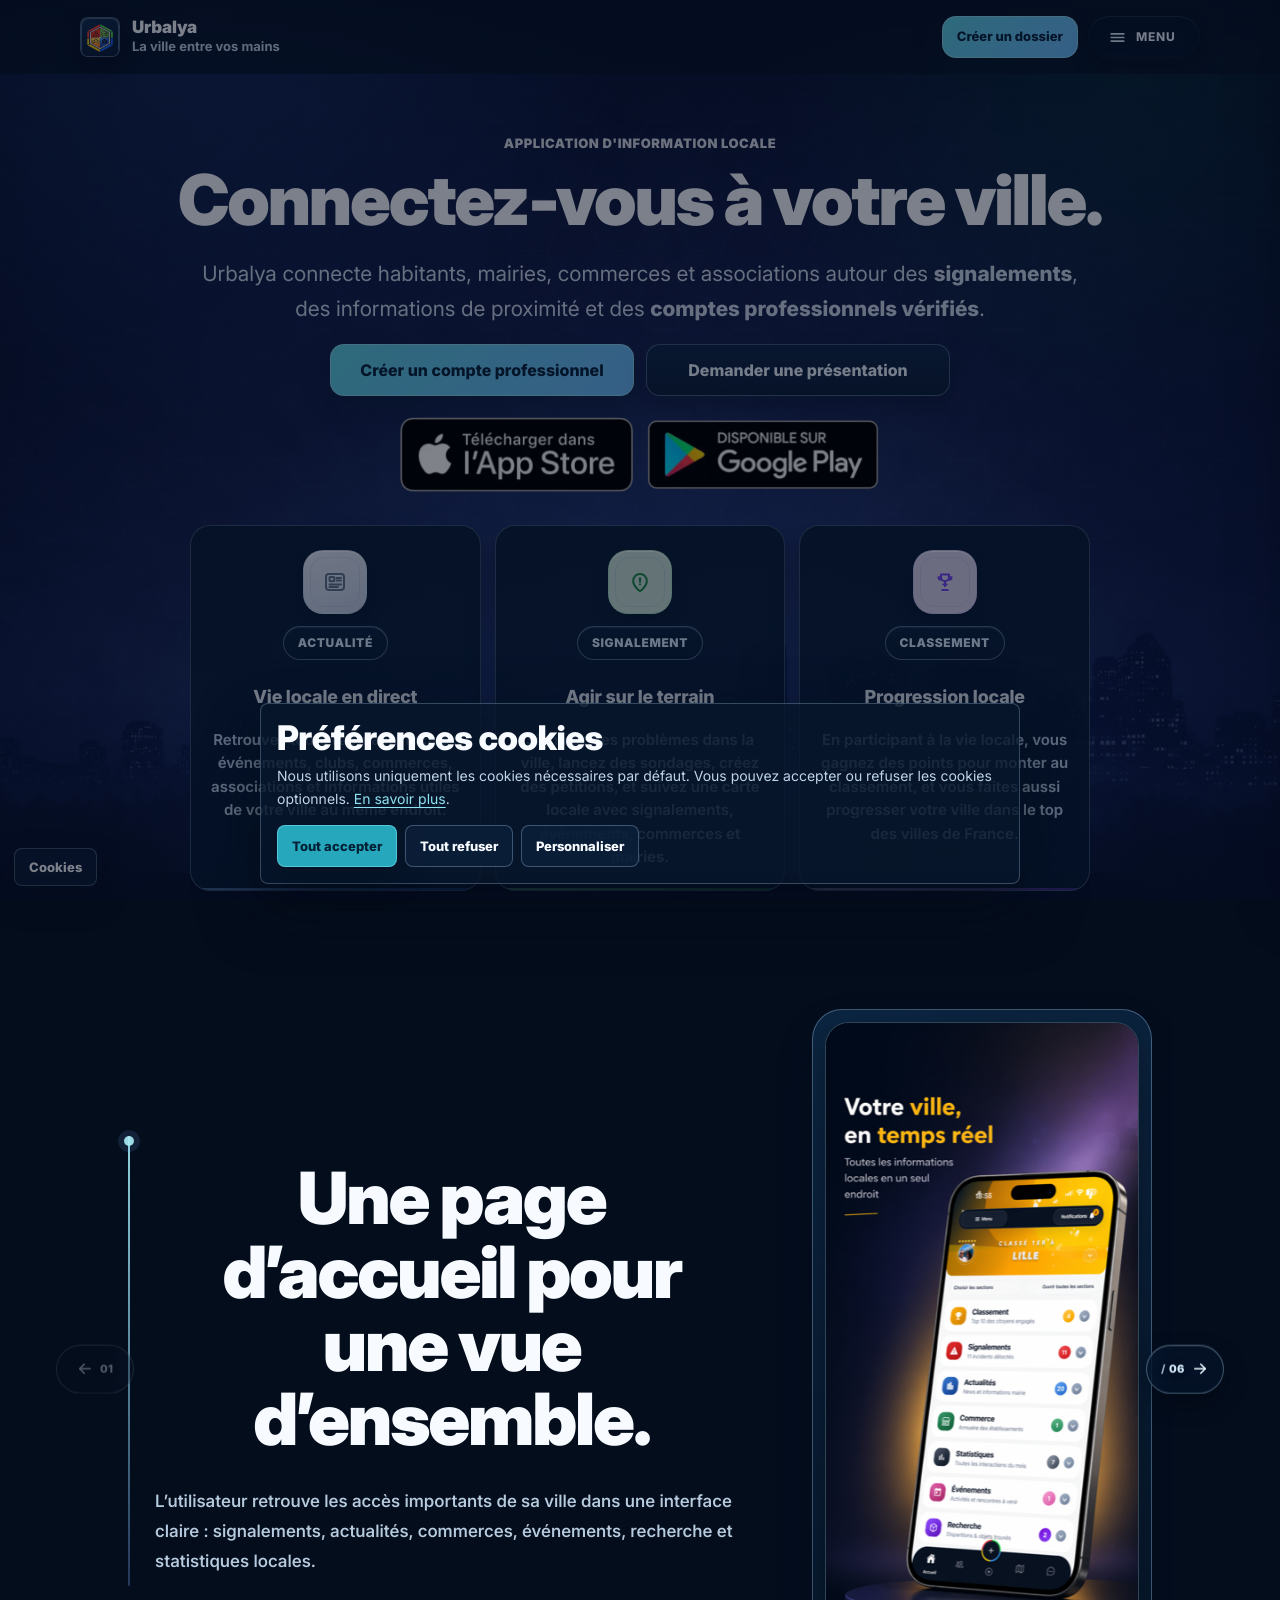
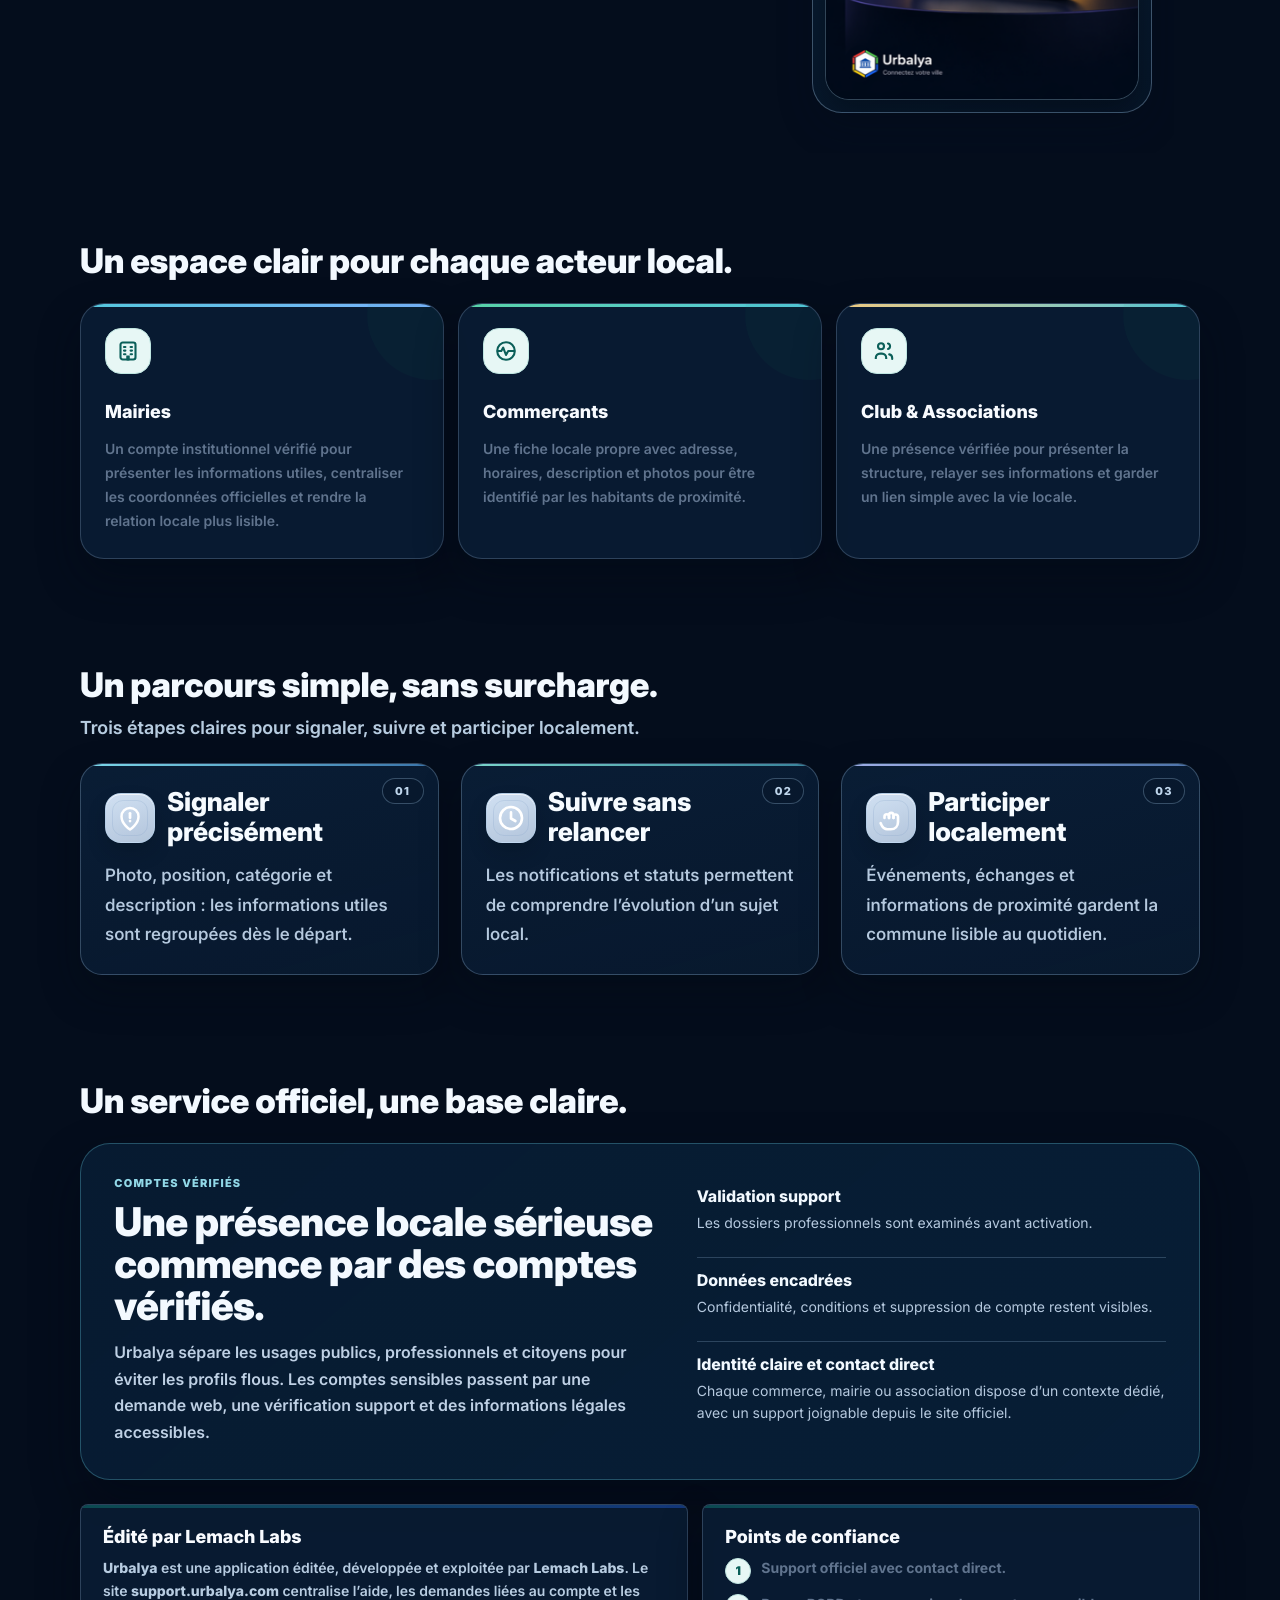
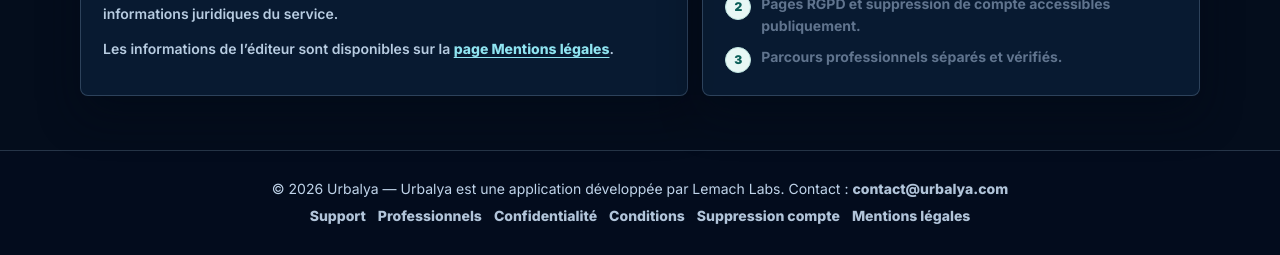
==== commit d42d94fb: "icone" ====
--- a/docs/index.html
+++ b/docs/index.html
@@ -1491,6 +1491,7 @@
       </a>
 
       <div class="nav-actions">
+        <a class="pill primary header-create-btn" href="professionnels/#pro-signup-section">Créer un dossier</a>
         <button
           class="nav-toggle"
           type="button"
@@ -1631,12 +1632,6 @@
     </section>
 
     <section class="section feature-carousel-section" aria-label="Fonctionnalités">
-      <div class="section-title feature-carousel-heading">
-        <div>
-          <h2>Fonctionnalités clés</h2>
-          <span>Chaque écran répond à un usage concret du territoire.</span>
-        </div>
-      </div>
 
       <div class="feature-carousel">
         <button class="feature-side-nav feature-side-nav-prev" type="button" data-feature-prev aria-controls="featureTrack" aria-label="Voir la fonctionnalité précédente">
@@ -1648,7 +1643,7 @@
           <article class="feature-card" aria-label="Fonctionnalité 1 sur 6">
             <div class="feature-copy">
 
-              <h3>Une page d’accueil pour une vue d’ensemble.</h3>
+              <h1>Une page d’accueil pour une vue d’ensemble.</h1>
               <p>
                 L’utilisateur retrouve les accès importants de sa ville dans une interface claire :
                 signalements, actualités, commerces, événements, recherche et statistiques locales.
@@ -1661,7 +1656,7 @@
 
           <article class="feature-card" aria-label="Fonctionnalité 2 sur 6">
             <div class="feature-copy">
-              <h3>Des signalements structurés, utiles et exploitables.</h3>
+              <h1>Des signalements structurés, utiles et exploitables.</h1>
               <p>
                 Photo, description, adresse et confirmations terrain permettent de documenter un problème
                 sans perdre l’information essentielle au traitement.
@@ -1674,7 +1669,7 @@
 
           <article class="feature-card" aria-label="Fonctionnalité 3 sur 6">
             <div class="feature-copy">
-              <h3>Une carte locale pour comprendre le terrain.</h3>
+              <h1>Une carte locale pour comprendre le terrain.</h1>
               <p>
                 La carte regroupe signalements, lieux et activités autour de l’utilisateur, pour visualiser
                 rapidement ce qui se passe à proximité.
@@ -1687,7 +1682,7 @@
 
           <article class="feature-card" aria-label="Fonctionnalité 4 sur 6">
             <div class="feature-copy">
-              <h3>Une messagerie simple pour communiquer.</h3>
+              <h1>Une messagerie simple pour communiquer.</h1>
               <p>
                 Les échanges restent accessibles dans une messagerie dédiée, utile pour les discussions
                 privées, les suivis et les retours entre habitants.
@@ -1700,7 +1695,7 @@
 
           <article class="feature-card" aria-label="Fonctionnalité 5 sur 6">
             <div class="feature-copy">
-              <h3>Un mur commun pour partager les informations.</h3>
+              <h1>Un mur commun pour partager les informations.</h1>
               <p>
                 Actualités, annonces et idées peuvent être partagées dans un espace local lisible,
                 pensé pour garder la vie de quartier au même endroit.
@@ -1713,7 +1708,7 @@
 
           <article class="feature-card" aria-label="Fonctionnalité 6 sur 6">
             <div class="feature-copy">
-              <h3>Un classement pour valoriser l’engagement local.</h3>
+              <h1>Un classement pour valoriser l’engagement local.</h1>
               <p>
                 Le classement rend visibles les contributions utiles et encourage une participation
                 régulière, sans complexifier l’expérience principale.
@@ -1813,8 +1808,9 @@
         <h2>Un service officiel, une base claire.</h2>
       </div>
 
-      <div class="premium-band" aria-label="Cadre de confiance">
-        <div>
+      <div class="premium-band premium-band-minimal" aria-label="Cadre de confiance">
+        <div class="trust-summary">
+          <p class="trust-kicker">Comptes vérifiés</p>
           <h2>Une présence locale sérieuse commence par des comptes vérifiés.</h2>
           <p>
             Urbalya sépare les usages publics, professionnels et citoyens pour éviter les profils flous.
@@ -1822,24 +1818,20 @@
           </p>
         </div>
 
-        <div class="premium-proof-grid">
-          <article>
+        <ul class="trust-list" role="list">
+          <li>
             <strong>Validation support</strong>
             <span>Les dossiers professionnels sont examinés avant activation.</span>
-          </article>
-          <article>
+          </li>
+          <li>
             <strong>Données encadrées</strong>
             <span>Confidentialité, conditions et suppression de compte restent visibles.</span>
-          </article>
-          <article>
-            <strong>Identité claire</strong>
-            <span>Chaque commerce, mairie ou association dispose d’un contexte dédié.</span>
-          </article>
-          <article>
-            <strong>Contact direct</strong>
-            <span>Le support Urbalya reste joignable depuis le site officiel.</span>
-          </article>
-        </div>
+          </li>
+          <li>
+            <strong>Identité claire et contact direct</strong>
+            <span>Chaque commerce, mairie ou association dispose d’un contexte dédié, avec un support joignable depuis le site officiel.</span>
+          </li>
+        </ul>
       </div>
 
       <div class="about-split">
--- a/docs/site.css
+++ b/docs/site.css
@@ -205,6 +205,14 @@
   margin-left: auto;
 }
 
+.header-create-btn {
+  min-height: 42px !important;
+  padding: 0 14px !important;
+  font-size: 13px !important;
+  font-weight: 860 !important;
+  white-space: nowrap;
+}
+
 .links,
 .nav-links {
   display: none !important;
@@ -2794,6 +2802,19 @@
 
   .nav-inner {
     min-height: 66px !important;
+  }
+
+  .header-create-btn {
+    display: none !important;
+  }
+
+  .nav-toggle {
+    width: 42px !important;
+    padding: 0 !important;
+  }
+
+  .nav-toggle::after {
+    content: none;
   }
 
   .hero {
@@ -4077,6 +4098,87 @@
   color: #f2fbff !important;
 }
 
+.drawer-store {
+  display: grid !important;
+  gap: 8px !important;
+  margin: 0 !important;
+  padding: 10px 12px !important;
+  border-radius: 12px !important;
+  border: 1px solid rgba(151, 191, 225, 0.26) !important;
+  background: rgba(11, 35, 60, 0.74) !important;
+  box-shadow: none !important;
+}
+
+.drawer-store-head {
+  display: flex !important;
+  align-items: center !important;
+  gap: 10px !important;
+  min-height: 36px !important;
+}
+
+.drawer-store-icon {
+  display: inline-flex !important;
+  align-items: center !important;
+  justify-content: center !important;
+  width: 30px !important;
+  height: 30px !important;
+  flex: 0 0 auto !important;
+  padding: 6px !important;
+  border-radius: 9px !important;
+  border: 1px solid rgba(156, 197, 231, 0.26) !important;
+  background: rgba(105, 178, 224, 0.14) !important;
+  color: #cdeaff !important;
+  box-shadow: none !important;
+}
+
+.drawer-store-icon svg {
+  width: 18px !important;
+  height: 18px !important;
+}
+
+.drawer-store-head strong {
+  color: #e6f2ff !important;
+  font-size: 1rem !important;
+  font-weight: 740 !important;
+  line-height: 1.2 !important;
+}
+
+.drawer-store-platforms {
+  display: none !important;
+}
+
+.drawer-store-actions {
+  display: grid !important;
+  grid-template-columns: repeat(2, minmax(0, 1fr)) !important;
+  gap: 8px !important;
+  align-items: center !important;
+}
+
+.drawer-store .store-link,
+.drawer-store .pill.store-link,
+.drawer-store .pill.primary.store-link {
+  width: 100% !important;
+  max-width: none !important;
+  margin: 0 !important;
+  padding: 2px !important;
+  border: 1px solid rgba(151, 191, 225, 0.24) !important;
+  border-radius: 10px !important;
+  background: rgba(7, 24, 43, 0.58) !important;
+}
+
+.drawer-store .store-link:hover,
+.drawer-store .pill.store-link:hover,
+.drawer-store .pill.primary.store-link:hover {
+  border-color: rgba(180, 216, 243, 0.42) !important;
+  background: rgba(10, 30, 52, 0.74) !important;
+}
+
+.drawer-store .store-badge {
+  width: 100% !important;
+  max-width: none !important;
+  border-radius: 7px !important;
+}
+
 .drawer-nav .pill .ico,
 .drawer-foot .pill .ico {
   width: 30px !important;
@@ -4152,17 +4254,46 @@
   .drawer {
     width: 100vw !important;
     max-width: none !important;
-    padding: 12px 10px 10px !important;
+    top: env(safe-area-inset-top) !important;
+    height: calc(100vh - env(safe-area-inset-top)) !important;
+    height: calc(100dvh - env(safe-area-inset-top)) !important;
+    padding: 10px 10px max(10px, env(safe-area-inset-bottom)) !important;
+    display: flex !important;
+    flex-direction: column !important;
+    overflow-y: auto !important;
   }
 
   .drawer-title {
     font-size: 1.2rem !important;
   }
 
+  .drawer-nav {
+    flex: 0 0 auto !important;
+    min-height: auto !important;
+    overflow: visible !important;
+    gap: 7px !important;
+    padding-bottom: 6px !important;
+  }
+
+  .drawer-store {
+    margin: 0 !important;
+    padding: 8px 10px !important;
+  }
+
+  .drawer-store-head strong {
+    font-size: 0.97rem !important;
+  }
+
   .drawer-nav .pill,
   .drawer-foot .pill {
-    min-height: 48px !important;
+    min-height: 46px !important;
     font-size: .97rem !important;
+  }
+
+  .drawer-foot {
+    margin-top: 8px !important;
+    padding-top: 8px !important;
+    padding-bottom: max(2px, env(safe-area-inset-bottom)) !important;
   }
 }
 
@@ -4815,6 +4946,11 @@
 .home-journey-icon .ico {
   width: 24px !important;
   height: 24px !important;
+  padding: 0 !important;
+  border-radius: 0 !important;
+  background: transparent !important;
+  color: currentColor !important;
+  box-shadow: none !important;
   display: block !important;
   stroke-linecap: round !important;
   stroke-linejoin: round !important;
@@ -4897,6 +5033,11 @@
   .home-journey-icon .ico {
     width: 21px !important;
     height: 21px !important;
+    padding: 0 !important;
+    border-radius: 0 !important;
+    background: transparent !important;
+    color: currentColor !important;
+    box-shadow: none !important;
   }
 
   .home-journey-card p {
@@ -4904,3 +5045,200 @@
     line-height: 1.65 !important;
   }
 }
+
+/* Final menu toggle redesign (minimal luxury desktop + mobile) */
+.nav-toggle {
+  min-height: 43px !important;
+  width: auto !important;
+  padding: 0 14px 0 10px !important;
+  gap: 9px !important;
+  border-radius: 999px !important;
+  border: 0 !important;
+  background: rgba(8, 27, 48, 0.66) !important;
+  backdrop-filter: blur(9px) saturate(120%);
+  box-shadow: inset 0 1px 0 rgba(242, 249, 255, 0.1), 0 8px 18px rgba(1, 8, 16, 0.32) !important;
+  color: #eef6ff !important;
+}
+
+.nav-toggle::after {
+  content: "Menu" !important;
+  color: #eef6ff !important;
+  font-size: 12px !important;
+  font-weight: 760 !important;
+  letter-spacing: 0.08em !important;
+  text-transform: uppercase !important;
+  line-height: 1 !important;
+}
+
+.nav-toggle .ico {
+  width: 19px !important;
+  height: 19px !important;
+  padding: 0 !important;
+  border-radius: 0 !important;
+  border: 0 !important;
+  background: transparent !important;
+  color: rgba(229, 242, 255, 0.96) !important;
+  box-shadow: none !important;
+}
+
+.nav-toggle:hover {
+  border-color: transparent !important;
+  background: rgba(11, 33, 58, 0.8) !important;
+  box-shadow: inset 0 1px 0 rgba(247, 251, 255, 0.16), 0 10px 20px rgba(1, 8, 16, 0.38) !important;
+}
+
+.menu-open .nav-toggle {
+  border-color: transparent !important;
+  background: rgba(234, 243, 251, 0.94) !important;
+  color: #0d2844 !important;
+}
+
+.menu-open .nav-toggle::after {
+  color: #0d2844 !important;
+}
+
+.menu-open .nav-toggle .ico {
+  color: #173a5b !important;
+}
+
+@media (max-width: 720px) {
+  .nav-toggle {
+    width: 42px !important;
+    min-width: 42px !important;
+    height: 42px !important;
+    min-height: 42px !important;
+    padding: 0 !important;
+    gap: 0 !important;
+    border-radius: 12px !important;
+    border: 1px solid rgba(188, 211, 232, 0.38) !important;
+  }
+
+  .nav-toggle::after {
+    content: none !important;
+  }
+
+  .nav-toggle .ico {
+    width: 20px !important;
+    height: 20px !important;
+  }
+}
+
+/* Delete-account: enforce centered content layout */
+main#main.delete-account-page {
+  max-width: min(100%, 1240px) !important;
+  margin-inline: auto !important;
+}
+
+main#main.delete-account-page .hero,
+main#main.delete-account-page .cards,
+main#main.delete-account-page .status,
+main#main.delete-account-page .policy {
+  width: min(100%, 1140px) !important;
+  margin-left: auto !important;
+  margin-right: auto !important;
+}
+
+main#main.delete-account-page .hero-intro {
+  width: min(100%, 980px) !important;
+  margin: 0 auto 16px !important;
+  text-align: center !important;
+}
+
+main#main.delete-account-page .hero-intro h1 {
+  margin: 12px auto 0 !important;
+  max-width: min(100%, 920px) !important;
+  text-align: center !important;
+}
+
+main#main.delete-account-page .hero-intro .lead {
+  margin: 14px auto 0 !important;
+  max-width: min(100%, 900px) !important;
+  text-align: center !important;
+}
+
+/* Home trust section: simplified modern layout */
+.premium-band.premium-band-minimal {
+  grid-template-columns: minmax(0, 1.08fr) minmax(0, 0.92fr) !important;
+  align-items: center !important;
+  gap: clamp(18px, 2.6vw, 32px) !important;
+  padding: clamp(22px, 2.6vw, 34px) !important;
+}
+
+.premium-band.premium-band-minimal .trust-summary {
+  display: grid;
+  gap: 12px;
+  align-content: start;
+  max-width: 64ch;
+}
+
+.premium-band.premium-band-minimal .trust-kicker {
+  margin: 0 !important;
+  color: rgba(151, 224, 239, 0.96) !important;
+  font-size: 11px !important;
+  font-weight: 860 !important;
+  letter-spacing: 0.11em !important;
+  text-transform: uppercase !important;
+  line-height: 1 !important;
+}
+
+.premium-band.premium-band-minimal h2 {
+  margin: 0 !important;
+  font-size: clamp(30px, 3.1vw, 44px) !important;
+  line-height: 1.06 !important;
+}
+
+.premium-band.premium-band-minimal p {
+  margin: 0 !important;
+  max-width: 60ch !important;
+  font-size: 16px !important;
+  line-height: 1.68 !important;
+  color: rgba(206, 224, 244, 0.92) !important;
+}
+
+.premium-band.premium-band-minimal .trust-list {
+  margin: 0 !important;
+  padding: 0 !important;
+  list-style: none !important;
+  display: grid !important;
+  gap: 10px !important;
+}
+
+.premium-band.premium-band-minimal .trust-list li {
+  margin: 0 !important;
+  padding: 12px 0 !important;
+  border-top: 1px solid rgba(164, 198, 230, 0.24) !important;
+}
+
+.premium-band.premium-band-minimal .trust-list li:first-child {
+  border-top: 0 !important;
+  padding-top: 0 !important;
+}
+
+.premium-band.premium-band-minimal .trust-list strong {
+  display: block !important;
+  margin: 0 0 6px !important;
+  color: #f2f9ff !important;
+  font-size: 16px !important;
+  font-weight: 780 !important;
+  letter-spacing: -0.004em !important;
+  line-height: 1.3 !important;
+}
+
+.premium-band.premium-band-minimal .trust-list span {
+  display: block !important;
+  margin: 0 !important;
+  color: rgba(196, 216, 238, 0.92) !important;
+  font-size: 14px !important;
+  line-height: 1.58 !important;
+}
+
+@media (max-width: 960px) {
+  .premium-band.premium-band-minimal {
+    grid-template-columns: 1fr !important;
+  }
+
+  .premium-band.premium-band-minimal .trust-summary,
+  .premium-band.premium-band-minimal p {
+    max-width: 100% !important;
+  }
+}
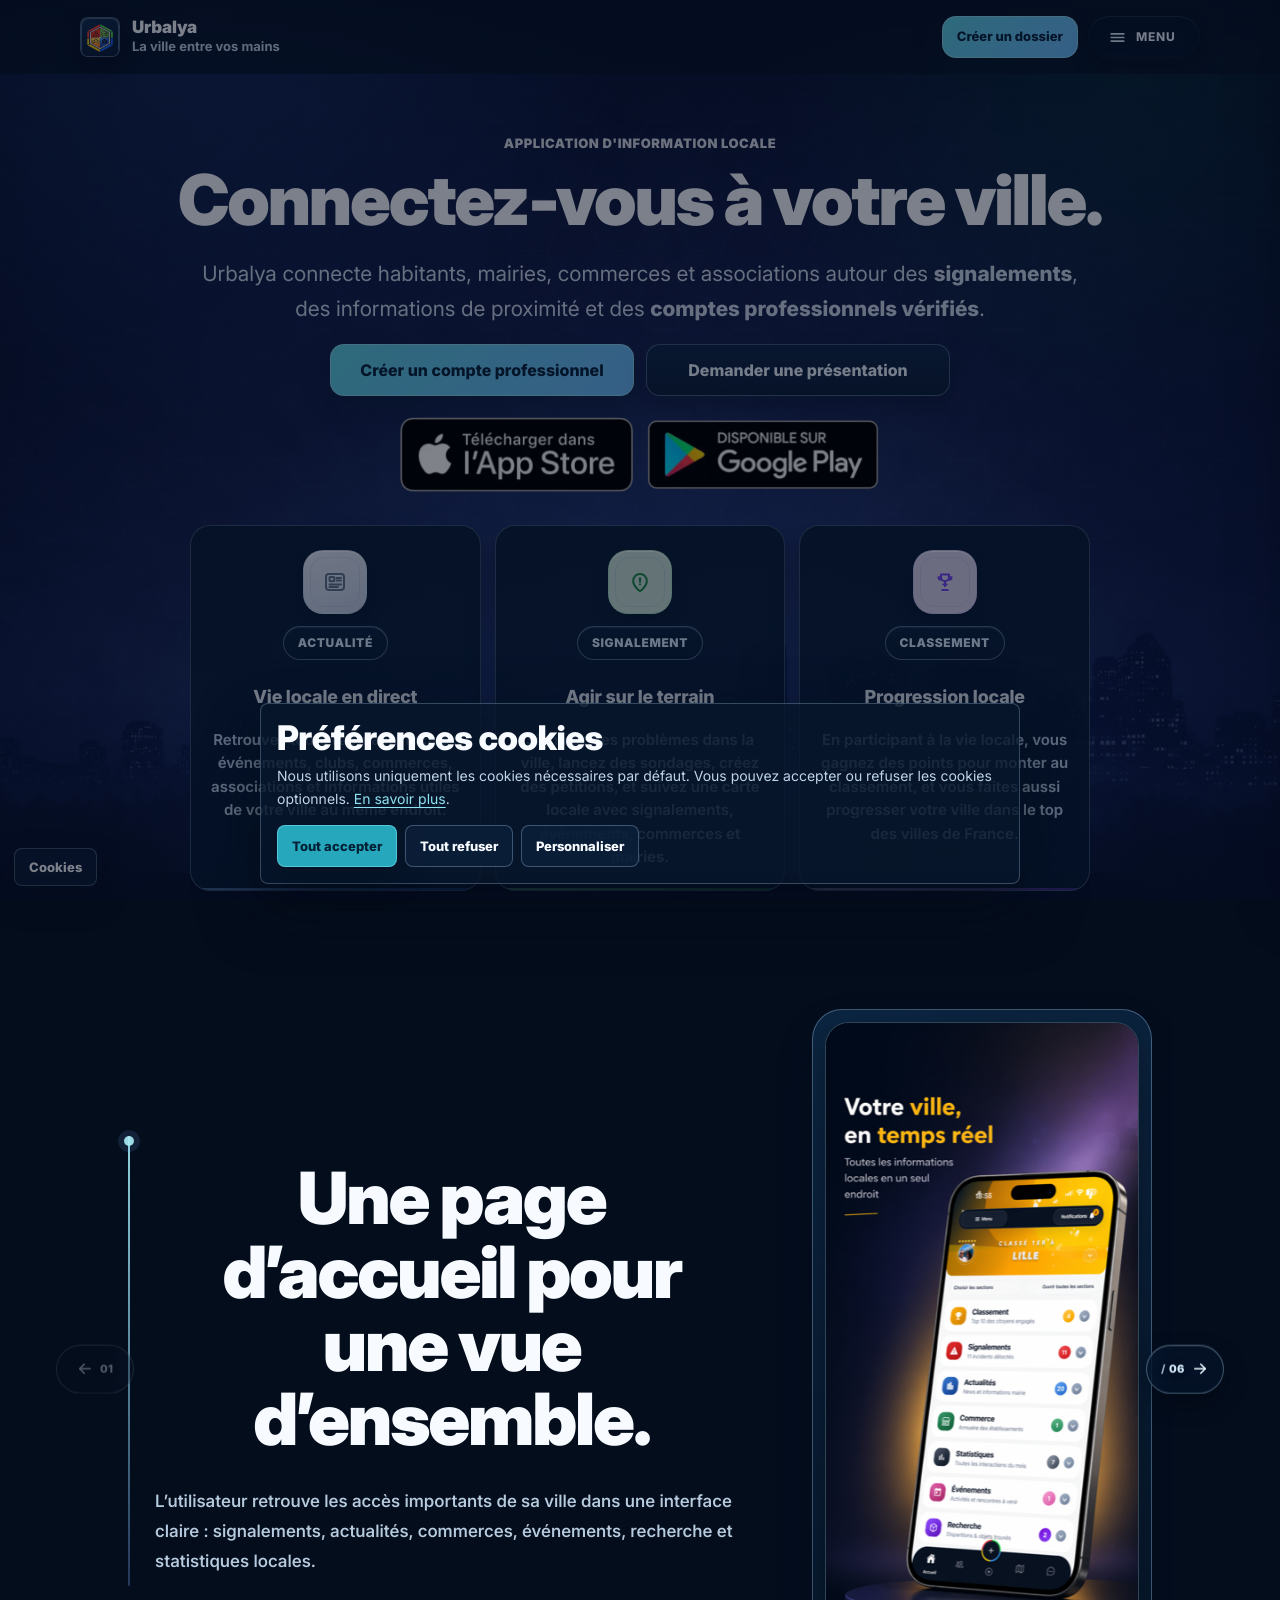
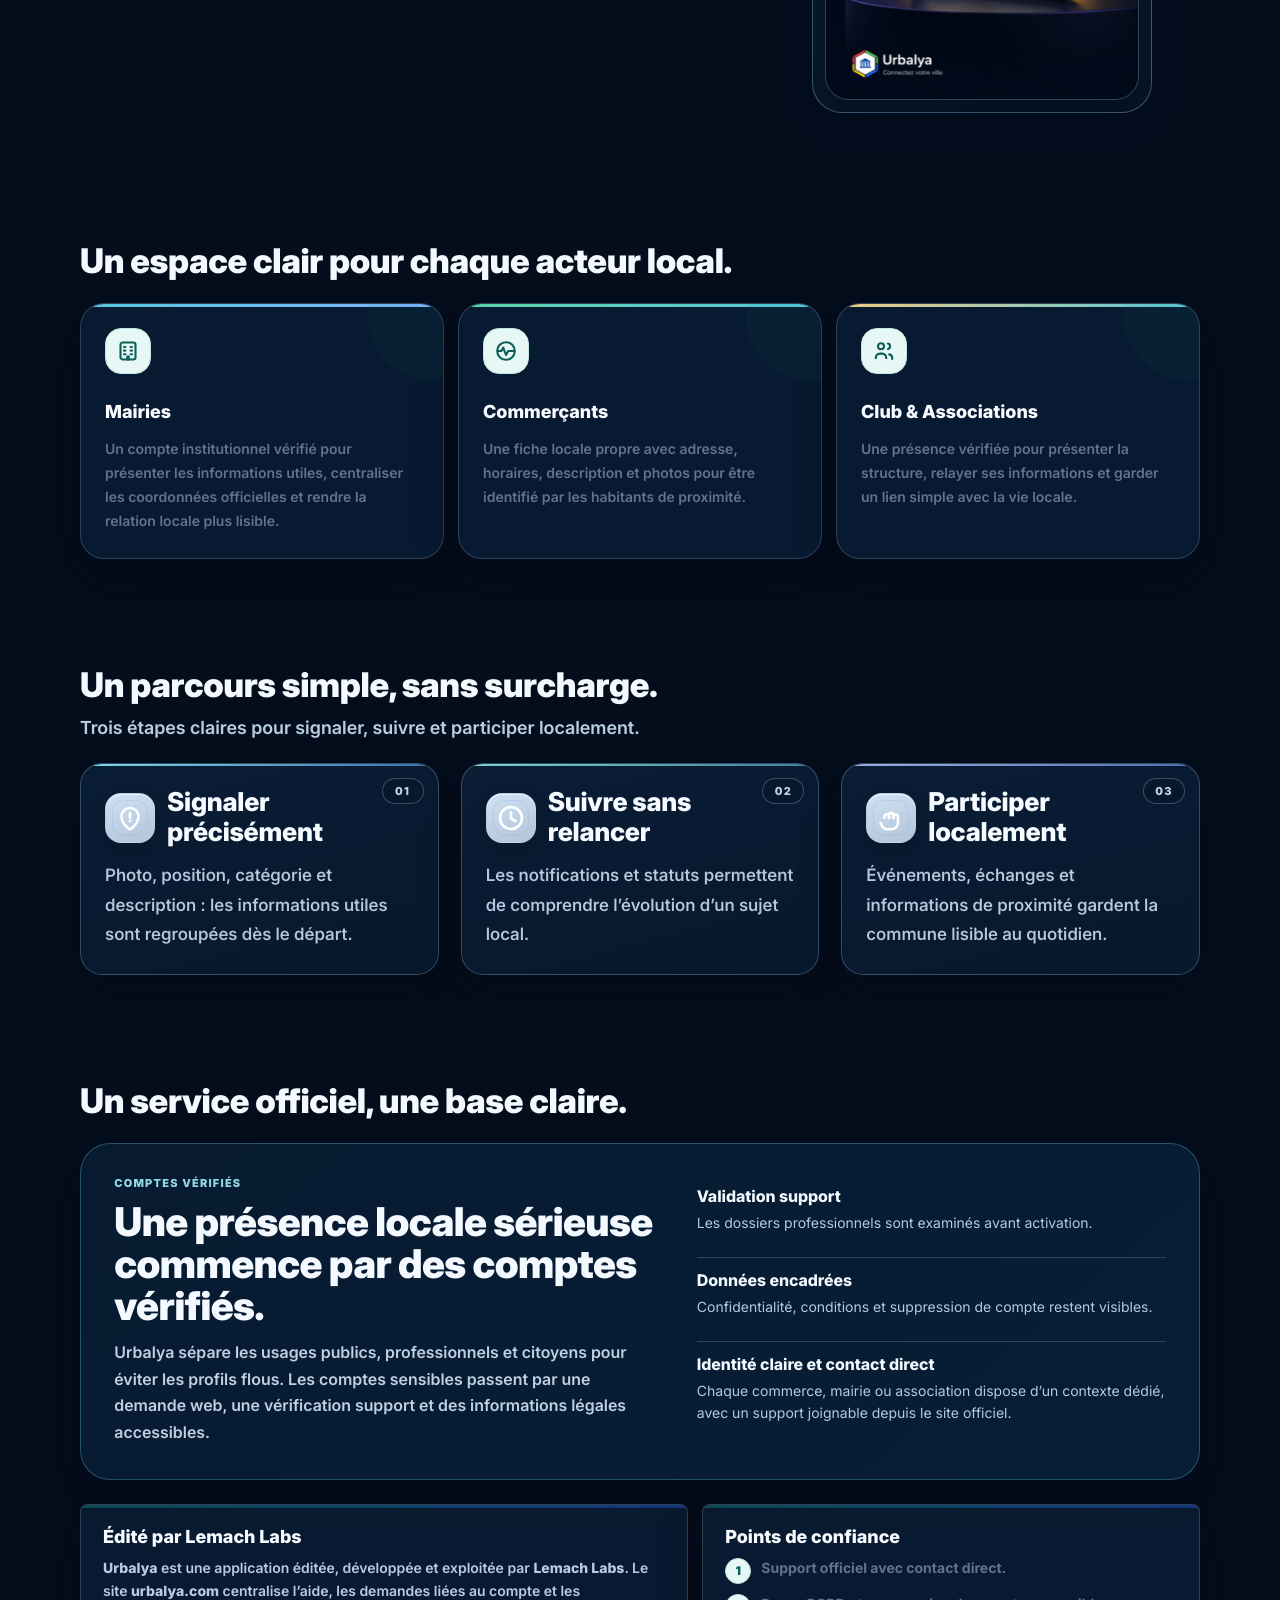
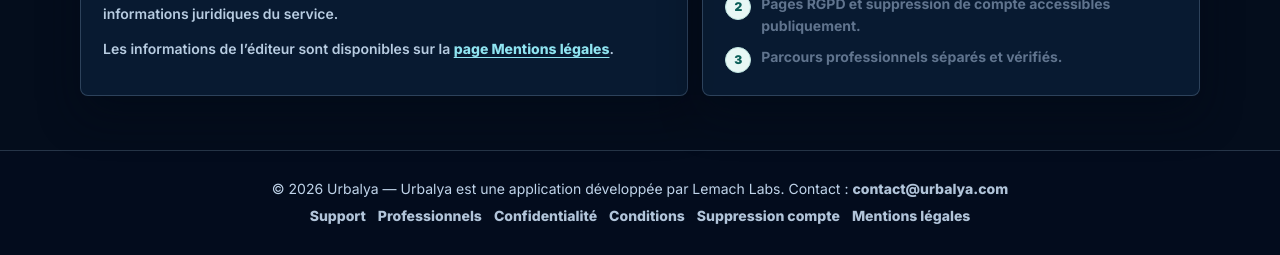
==== commit a61db382: "lanbcement du test" ====
--- a/docs/index.html
+++ b/docs/index.html
@@ -1,1998 +1,3124 @@
-<!doctype html>
+<!DOCTYPE html>
 <html lang="fr">
-<head>
-  <meta charset="utf-8" />
-  <meta name="viewport" content="width=device-width,initial-scale=1,viewport-fit=cover" />
-  <title>Urbalya — La ville entre vos mains</title>
-  <meta name="description" content="Urbalya : signalez les incidents, suivez l’avancement, et participez à la vie locale de votre ville." />
-  <meta name="theme-color" content="#ffffff" />
-
-  <link rel="icon" type="image/png" href="logo.png" />
-  <link rel="apple-touch-icon" href="logo.png" />
-
-  <link rel="preconnect" href="https://fonts.googleapis.com">
-  <link rel="preconnect" href="https://fonts.gstatic.com" crossorigin>
-  <link href="https://fonts.googleapis.com/css2?family=Inter:wght@400;500;600;700;800;900&display=swap" rel="stylesheet">
-
-  <link rel="stylesheet" href="cookie-consent.css" />
-  <link rel="stylesheet" href="site.css" />
-
-  <style>
-    :root{
-      --bg:#F7FAFD;
-      --panel:#FFFFFF;
-      --panelSoft:#F8FBFF;
-
-      --text:#10233E;
-      --title:#0D213A;
-      --muted:#60748E;
-      --muted2:#7B8FA8;
-
-      --line:#DCE7F3;
-      --line2:#C9D8EA;
-
-      --accent:#0F766E;
-      --accentDark:#0B5F59;
-      --accentSoft:#E7F7F5;
-      --accentLine:#BFE6E1;
-
-      --blue:#2563EB;
-      --blueSoft:#EFF6FF;
-      --blueLine:#BFDBFE;
-
-      --green:#16A34A;
-      --greenSoft:#ECFDF3;
-      --greenLine:#BBF7D0;
-
-      --violet:#7C3AED;
-      --violetSoft:#F5F3FF;
-      --violetLine:#DDD6FE;
-
-      --red:#DC2626;
-      --redSoft:#FEF2F2;
-      --redLine:#FECACA;
-
-      --shadow:0 18px 45px rgba(21, 45, 85, .08);
-      --shadow2:0 10px 26px rgba(21, 45, 85, .06);
-      --shadow3:0 24px 70px rgba(21, 45, 85, .10);
-
-      --radius:18px;
-      --radius2:24px;
-      --radius3:30px;
-
-      --container:1100px;
-      --tap:44px;
-      --navH:64px;
-      --focus:0 0 0 4px rgba(15,118,110,.16);
-    }
-
-    *{box-sizing:border-box}
-    html,body{height:100%}
-    html{scroll-behavior:smooth}
-
-    body{
-      margin:0;
-      font-family:Inter, system-ui, -apple-system, BlinkMacSystemFont, "Segoe UI", sans-serif;
-      color:var(--text);
-      background-color:#0B1220;
-      background-image:
-        radial-gradient(circle at 16% 0%, rgba(59,130,246,.20), transparent 30%),
-        radial-gradient(circle at 88% 8%, rgba(16,185,129,.12), transparent 26%),
-        radial-gradient(circle at 50% 92%, rgba(59,130,246,.26), transparent 52%),
-        linear-gradient(180deg, rgba(8,20,40,.62) 0%, rgba(9,24,46,.56) 50%, rgba(10,28,54,.54) 100%),
-        url("assets/background.png");
-      background-repeat:no-repeat,no-repeat,no-repeat,no-repeat,no-repeat;
-      background-position:center top,center top,center 92%,center top,center bottom;
-      background-size:cover,cover,130% 62%,cover,cover;
-      background-attachment:scroll,scroll,scroll,scroll,scroll;
-      -webkit-font-smoothing:antialiased;
-      -moz-osx-font-smoothing:grayscale;
-      text-rendering:geometricPrecision;
-    }
-
-    a{color:inherit;text-decoration:none}
-    img{max-width:100%;height:auto;display:block}
-    button{font-family:inherit}
-    strong{font-weight:800}
-
-    .container{
-      max-width:var(--container);
-      margin:0 auto;
-      padding:0 16px;
-    }
-
-    @media (min-width:720px){
-      .container{padding:0 20px}
-    }
-
-    .skip{
-      position:absolute;
-      left:12px;
-      top:12px;
-      padding:10px 12px;
-      border-radius:12px;
-      background:#fff;
-      border:1px solid var(--line);
-      transform:translateY(-200%);
-      transition:transform .15s ease;
-      z-index:9999;
-      box-shadow:var(--shadow2);
-      color:var(--title);
-      font-weight:800;
-    }
-
-    .skip:focus{
-      transform:translateY(0);
-      outline:none;
-      box-shadow:var(--focus);
-    }
-
-    :focus{outline:none}
-    :focus-visible{
-      box-shadow:var(--focus);
-      border-radius:12px;
-    }
-
-    .ico{
-      width:18px;
-      height:18px;
-      display:block;
-      flex:0 0 auto;
-    }
-
-    .ico.sm{width:16px;height:16px}
-    .ico.lg{width:22px;height:22px}
-    .ico.xl{width:22px;height:22px}
-
-    .nav{
-      position:sticky;
-      top:0;
-      z-index:50;
-      backdrop-filter:blur(14px);
-      background:rgba(255,255,255,.86);
-      border-bottom:1px solid rgba(220,231,243,.92);
-      padding-top:env(safe-area-inset-top);
-    }
-
-    .nav-inner{
-      min-height:var(--navH);
-      display:flex;
-      align-items:center;
-      justify-content:space-between;
-      gap:12px;
-    }
-
-    .brand{
-      display:flex;
-      align-items:center;
-      gap:12px;
-      min-width:0;
-    }
-
-    .logo{
-      width:40px;
-      height:40px;
-      border-radius:14px;
-      overflow:hidden;
-      flex:0 0 auto;
-      box-shadow:0 8px 18px rgba(21,45,85,.10);
-      border:1px solid #E1EAF4;
-      background:#fff;
-    }
-
-    .logo-img{
-      width:100%;
-      height:100%;
-      object-fit:cover;
-    }
-
-    .brand-text{
-      display:flex;
-      flex-direction:column;
-      line-height:1.05;
-      min-width:0;
-    }
-
-    .brand-text strong{
-      font-weight:900;
-      letter-spacing:.2px;
-      font-size:15px;
-      color:var(--title);
-      white-space:nowrap;
-      overflow:hidden;
-      text-overflow:ellipsis;
-    }
-
-    .brand-text small{
-      display:block;
-      color:var(--muted);
-      font-weight:700;
-      letter-spacing:.2px;
-      font-size:12px;
-      margin-top:2px;
-      white-space:nowrap;
-      overflow:hidden;
-      text-overflow:ellipsis;
-    }
-
-    .nav-actions{
-      display:flex;
-      align-items:center;
-      gap:10px;
-    }
-
-    .nav-toggle{
-      min-width:112px;
-      height:var(--tap);
-      padding:0 12px;
-      border-radius:14px;
-      border:1px solid var(--line2);
-      background:#fff;
-      display:inline-flex;
-      align-items:center;
-      justify-content:center;
-      gap:9px;
-      cursor:pointer;
-      transition:transform .12s ease, background .12s ease, border-color .12s ease;
-      color:var(--title);
-      box-shadow:var(--shadow2);
-      font-weight:900;
-      font-size:15px;
-    }
-
-    .nav-toggle:after{
-      content:"Menu";
-    }
-
-    .nav-toggle:hover{
-      transform:translateY(-1px);
-      background:#F8FBFF;
-      border-color:#BFD0E4;
-    }
-
-    .nav-toggle .ico{
-      width:22px;
-      height:22px;
-      padding:4px;
-      border-radius:8px;
-      background:var(--accent);
-      color:#fff;
-    }
-
-    .pill{
-      display:inline-flex;
-      align-items:center;
-      justify-content:center;
-      gap:8px;
-      padding:10px 12px;
-      border-radius:999px;
-      border:1px solid var(--line);
-      background:#fff;
-      transition:transform .12s ease, background .12s ease, border-color .12s ease;
-      color:var(--title);
-      font-weight:800;
-      font-size:14px;
-      line-height:1;
-      white-space:nowrap;
-      min-height:38px;
-      box-shadow:var(--shadow2);
-    }
-
-    .pill:hover{
-      transform:translateY(-1px);
-      background:#F8FBFF;
-      border-color:#C6D6E8;
-    }
-
-    .pill.primary{
-      border:1px solid rgba(15,118,110,.18);
-      background:linear-gradient(135deg, var(--accent), var(--accentDark));
-      color:#fff;
-      box-shadow:0 12px 26px rgba(15,118,110,.18);
-    }
-
-    .pill.danger,
-    .pill.danger[aria-current="page"]{
-      border:1px solid var(--redLine);
-      background:var(--redSoft);
-      color:var(--red);
-      box-shadow:none;
-    }
-
-    .pill.danger:hover{
-      background:#FFE4E6;
-      border-color:#FDA4AF;
-    }
-
-    .pill[aria-current="page"]{
-      background:var(--accentSoft);
-      border-color:var(--accentLine);
-      color:var(--accentDark);
-    }
-
-    .store-link{
-      width:240px;
-      padding:0;
-      overflow:hidden;
-      border-radius:13px;
-      background:transparent !important;
-      min-height:auto;
-      box-shadow:none;
-      border:0;
-    }
-
-    .store-link:hover{
-      background:transparent !important;
-      border-color:transparent !important;
-      transform:translateY(-1px);
-    }
-
-    .store-badge{
-      display:block;
-      width:100%;
-      height:auto;
-    }
-
-    .backdrop{
-      position:fixed;
-      inset:0;
-      background:rgba(15,23,42,.22);
-      backdrop-filter:blur(5px);
-      opacity:0;
-      pointer-events:none;
-      transition:opacity .18s ease;
-      z-index:80;
-    }
-
-    .drawer{
-      position:fixed;
-      top:env(safe-area-inset-top);
-      right:0;
-      width:min(92vw, 360px);
-      height:calc(100vh - env(safe-area-inset-top));
-      background:#fff;
-      border-left:1px solid var(--line);
-      box-shadow:0 20px 60px rgba(21,45,85,.16);
-      transform:translateX(110%);
-      transition:transform .22s ease;
-      z-index:90;
-      display:flex;
-      flex-direction:column;
-      padding:14px;
-    }
-
-    .drawer-head{
-      display:flex;
-      align-items:center;
-      justify-content:space-between;
-      gap:10px;
-      padding:8px 6px 12px;
-      border-bottom:1px solid var(--line);
-    }
-
-    .drawer-title{
-      font-weight:900;
-      letter-spacing:.2px;
-      color:var(--title);
-    }
-
-    .drawer-close{
-      width:var(--tap);
-      height:var(--tap);
-      border-radius:14px;
-      border:1px solid var(--line);
-      background:#fff;
-      display:inline-flex;
-      align-items:center;
-      justify-content:center;
-      cursor:pointer;
-      color:var(--title);
-    }
-
-    .drawer-nav{
-      display:flex;
-      flex-direction:column;
-      gap:10px;
-      padding:14px 6px;
-    }
-
-    .drawer .pill{
-      width:100%;
-      justify-content:center;
-      padding:14px 12px;
-      border-radius:16px;
-      font-size:15px;
-      min-height:46px;
-      box-shadow:none;
-    }
-
-    .drawer .store-link{
-      display:block;
-      width:100%;
-      max-width:none;
-      min-height:auto;
-      border-width:0;
-      margin:0;
-      align-self:stretch;
-    }
-
-    .drawer .store-badge{
-      display:block;
-      width:100%;
-      height:auto;
-      margin:0;
-      object-fit:contain;
-    }
-
-    .drawer-foot{
-      margin-top:auto;
-      padding:12px 6px 6px;
-      border-top:1px solid var(--line);
-      color:var(--muted);
-      font-size:13px;
-      line-height:1.5;
-      display:flex;
-      flex-direction:column;
-      gap:10px;
-    }
-
-    .drawer-foot .pill{
-      width:100%;
-      min-height:46px;
-    }
-
-    .menu-open .backdrop{
-      opacity:1;
-      pointer-events:auto;
-    }
-
-    .menu-open .drawer{
-      transform:translateX(0);
-    }
-
-    main{
-      padding-bottom:22px;
-      background:transparent !important;
-    }
-
-    .hero{
-      padding:54px 0 22px;
-    }
-
-    @media (min-width:920px){
-      .hero{padding:72px 0 28px}
-    }
-
-    .hero-grid{
-      display:flex;
-      justify-content:center;
-      align-items:center;
-      width:100%;
-    }
-
-    .hero-card{
-      width:100%;
-      max-width:1040px;
-      border:0;
-      background:transparent;
-      box-shadow:none;
-      overflow:visible;
-      position:relative;
-      padding:0;
-      text-align:center;
-    }
-
-    .home-hero-kicker{
-      display:inline-flex;
-      align-items:center;
-      justify-content:center;
-      gap:9px;
-      margin:0 auto;
-      padding:9px 15px;
-      border-radius:999px;
-      background:var(--blueSoft);
-      border:1px solid var(--blueLine);
-      color:#1D4ED8;
-      font-weight:900;
-      letter-spacing:.25px;
-      font-size:13px;
-      line-height:1;
-      text-transform:uppercase;
-      text-align:center;
-    }
-
-    .home-hero-kicker:before{
-      content:"";
-      width:8px;
-      height:8px;
-      border-radius:999px;
-      background:#3B82F6;
-      box-shadow:0 0 0 5px rgba(59,130,246,.13);
-      flex:0 0 auto;
-    }
-
-    h1{
-      margin:18px auto 18px;
-      font-size:clamp(42px, 7vw, 78px);
-      line-height:.94;
-      letter-spacing:-3.2px;
-      max-width:980px;
-      text-align:center;
-      color:var(--title);
-    }
-
-    .lead{
-      color:var(--muted);
-      font-size:18px;
-      line-height:1.65;
-      margin:0 auto 16px;
-      max-width:760px;
-      text-align:center;
-    }
-
-    .cta-row{
-      display:flex;
-      align-items:center;
-      justify-content:center;
-      gap:12px;
-      margin:16px auto 0;
-      width:100%;
-      max-width:620px;
-    }
-
-    .btn{
-      flex:1 1 0;
-      display:inline-flex;
-      align-items:center;
-      justify-content:center;
-      gap:10px;
-      padding:15px 18px;
-      border-radius:10px;
-      border:1px solid var(--line2);
-      background:#fff;
-      color:var(--title);
-      font-weight:900;
-      transition:transform .12s ease, background .12s ease, border-color .12s ease, box-shadow .12s ease;
-      text-align:center;
-      min-height:52px;
-      box-shadow:none;
-      font-size:16px;
-    }
-
-    .btn:hover{
-      transform:translateY(-1px);
-      background:#F8FBFF;
-      border-color:#BFD0E4;
-      box-shadow:var(--shadow2);
-    }
-
-    .btn.primary{
-      border:1px solid rgba(15,118,110,.22);
-      background:linear-gradient(135deg, var(--accent), var(--accentDark));
-      color:#fff;
-      box-shadow:none;
-    }
-
-    .btn.primary:hover{
-      box-shadow:0 16px 32px rgba(15,118,110,.18);
-    }
-
-    .app-download-row{
-      display:flex;
-      justify-content:center;
-      align-items:center;
-      gap:70px;
-      margin:20px auto 0;
-      width:100%;
-    }
-
-    .app-download-row .store-link{
-      flex:0 0 auto;
-      width:225px;
-      display:flex;
-      align-items:center;
-      justify-content:center;
-    }
-
-    .home-stats{
-      margin:32px auto 0;
-      display:grid;
-      grid-template-columns:1fr;
-      gap:14px;
-      width:100%;
-      max-width:900px;
-      align-items:stretch;
-    }
-
-    @media (min-width:760px){
-      .home-stats{
-        grid-template-columns:repeat(3, minmax(0, 1fr));
-      }
-    }
-
-    .home-stat{
-      position:relative;
-      overflow:hidden;
-      min-height:250px;
-      padding:28px 20px 24px;
-      border-radius:22px;
-      background:#fff;
-      border:1px solid #DCE7F3;
-      box-shadow:0 20px 45px rgba(21,45,85,.08);
-      display:flex;
-      flex-direction:column;
-      align-items:center;
-      justify-content:flex-start;
-      text-align:center;
-    }
-
-    .home-stat:before{
-      content:"";
-      position:absolute;
-      left:0;
-      right:0;
-      bottom:0;
-      height:4px;
-      background:linear-gradient(90deg, #93C5FD, #2563EB);
-    }
-
-    .home-stat:nth-child(2):before{
-      background:linear-gradient(90deg, #86EFAC, #16A34A);
-    }
-
-    .home-stat:nth-child(3):before{
-      background:linear-gradient(90deg, #DDD6FE, #7C3AED);
-    }
-
-    .home-stat-top{
-      position:relative;
-      width:100%;
-      display:flex;
-      flex-direction:column;
-      align-items:center;
-      justify-content:center;
-      gap:12px;
-      margin:0 0 28px;
-    }
-
-    .home-stat-icon{
-      width:54px;
-      height:54px;
-      display:flex;
-      align-items:center;
-      justify-content:center;
-      border-radius:18px;
-      border:1px solid var(--blueLine);
-      background:var(--blueSoft);
-      color:#2563EB;
-      margin:0 auto;
-      flex:0 0 auto;
-    }
-
-    .home-stat-icon svg{
-      width:23px;
-      height:23px;
-      display:block;
-      margin:0;
-    }
-
-    .home-stat:nth-child(2) .home-stat-icon{
-      border-color:var(--greenLine);
-      background:var(--greenSoft);
-      color:#15803D;
-    }
-
-    .home-stat:nth-child(3) .home-stat-icon{
-      border-color:var(--violetLine);
-      background:var(--violetSoft);
-      color:#7C3AED;
-    }
-
-    .home-stat-chip{
-      min-height:30px;
-      display:inline-flex;
-      align-items:center;
-      justify-content:center;
-      padding:7px 12px;
-      border-radius:999px;
-      border:1px solid #E0E9F4;
-      background:#F8FBFF;
-      color:#617794;
-      font-size:13px;
-      font-weight:900;
-      letter-spacing:.5px;
-      text-transform:uppercase;
-      text-align:center;
-      line-height:1;
-      margin:0 auto;
-    }
-
-    .home-stat strong{
-      position:relative;
-      display:block;
-      width:100%;
-      margin:0 0 14px;
-      color:var(--title);
-      font-size:19px;
-      letter-spacing:-.4px;
-      text-align:center;
-    }
-
-    .home-stat span{
-      position:relative;
-      display:block;
-      max-width:260px;
-      margin:0 auto;
-      color:var(--muted);
-      font-size:15px;
-      line-height:1.55;
-      font-weight:700;
-      text-align:center;
-    }
-
-    .section{
-      padding:18px 0 34px;
-      background:transparent !important;
-    }
-
-    .feature-carousel-section{
-      background:transparent !important;
-    }
-
-    @media (min-width:900px){
-      .section{padding:20px 0 48px}
-    }
-
-    .section-title{
-      display:flex;
-      align-items:flex-end;
-      justify-content:space-between;
-      gap:16px;
-      flex-wrap:wrap;
-      margin:14px 0 14px;
-    }
-
-    .section-title h2{
-      margin:0;
-      font-size:25px;
-      letter-spacing:-.6px;
-      color:var(--title);
-    }
-
-    .section-title span{
-      color:var(--muted);
-      font-weight:700;
-      font-size:14px;
-      line-height:1.3;
-    }
-
-    .grid{
-      display:grid;
-      grid-template-columns:1fr;
-      gap:14px;
-    }
-
-    @media (min-width:720px){
-      .grid{
-        grid-template-columns:repeat(2, 1fr);
-      }
-    }
-
-    @media (min-width:980px){
-      .grid{grid-template-columns:repeat(3, 1fr)}
-    }
-
-    .card{
-      border-radius:var(--radius);
-      border:1px solid #DCE7F3;
-      background:#fff;
-      padding:18px;
-      box-shadow:var(--shadow2);
-      position:relative;
-      overflow:hidden;
-      min-height:150px;
-    }
-
-    .card:before{
-      content:"";
-      position:absolute;
-      left:0;
-      top:0;
-      right:0;
-      height:3px;
-      background:linear-gradient(90deg, rgba(15,118,110,.65), rgba(37,99,235,.50));
-    }
-
-    .card h3{
-      margin:0 0 8px;
-      font-size:17px;
-      display:flex;
-      align-items:center;
-      gap:10px;
-      color:var(--title);
-    }
-
-    .card h3 .ico{
-      color:var(--accent);
-    }
-
-    .card p{
-      margin:0;
-      color:var(--muted);
-      line-height:1.7;
-      font-size:14px;
-      font-weight:600;
-    }
-
-    .card p + p{
-      margin-top:12px;
-    }
-
-    .card a{
-      color:var(--accentDark);
-      font-weight:900;
-      text-decoration:underline;
-      text-decoration-color:rgba(15,118,110,.28);
-      text-underline-offset:3px;
-    }
-
-    .feature-carousel-heading{
-      align-items:center;
-    }
-
-    .feature-controls{
-      display:flex;
-      align-items:center;
-      gap:8px;
-      flex-wrap:wrap;
-    }
-
-    .feature-nav-btn{
-      min-height:38px;
-      display:inline-flex;
-      align-items:center;
-      justify-content:center;
-      gap:8px;
-      padding:9px 11px;
-      border-radius:999px;
-      border:1px solid var(--line);
-      background:#fff;
-      color:var(--title);
-      cursor:pointer;
-      font-weight:800;
-      font-size:13px;
-      transition:transform .12s ease, background .12s ease, opacity .12s ease;
-      box-shadow:var(--shadow2);
-    }
-
-    .feature-nav-btn:hover:not(:disabled){
-      transform:translateY(-1px);
-      background:#F8FBFF;
-    }
-
-    .feature-nav-btn:disabled{
-      opacity:.42;
-      cursor:not-allowed;
-    }
-
-    .feature-status{
-      min-height:38px;
-      display:inline-flex;
-      align-items:center;
-      justify-content:center;
-      padding:9px 11px;
-      border-radius:999px;
-      border:1px solid var(--accentLine);
-      background:var(--accentSoft);
-      color:var(--accentDark);
-      font-weight:900;
-      font-size:13px;
-    }
-
-    .feature-carousel{
-      overflow:hidden;
-      border-radius:var(--radius2);
-    }
-
-    .feature-track{
-      display:flex;
-      gap:14px;
-      overflow-x:auto;
-      scroll-snap-type:x mandatory;
-      scroll-padding:2px;
-      padding:2px 2px 12px;
-      scrollbar-width:thin;
-      scrollbar-color:#BCCCDC transparent;
-    }
-
-    .feature-card{
-      flex:0 0 100%;
-      scroll-snap-align:start;
-      border-radius:var(--radius2);
-      border:1px solid #DCE7F3;
-      background:#fff;
-      box-shadow:var(--shadow2);
-      padding:18px;
-      display:grid;
-      grid-template-columns:1fr;
-      gap:16px;
-      min-height:520px;
-    }
-
-    @media (min-width:860px){
-      .feature-card{
-        grid-template-columns:1fr .82fr;
-        align-items:center;
-        padding:26px;
-        min-height:560px;
-      }
-    }
-
-    .feature-copy{
-      max-width:520px;
-    }
-
-    .feature-number{
-      display:inline-flex;
-      align-items:center;
-      justify-content:center;
-      width:44px;
-      height:30px;
-      border-radius:999px;
-      border:1px solid var(--accentLine);
-      background:var(--accentSoft);
-      color:var(--accentDark);
-      font-weight:900;
-      font-size:13px;
-      margin-bottom:12px;
-    }
-
-    .feature-copy h3{
-      margin:0 0 10px;
-      font-size:clamp(22px, 4vw, 34px);
-      line-height:1.04;
-      letter-spacing:-1px;
-      color:var(--title);
-    }
-
-    .feature-copy p{
-      margin:0;
-      color:var(--muted);
-      line-height:1.75;
-      font-size:15px;
-      font-weight:600;
-    }
-
-    .feature-screen{
-      margin:0;
-      justify-self:center;
-      width:min(100%, 330px);
-      padding:10px;
-      border-radius:30px;
-      background:#fff;
-      border:1px solid #DCE7F3;
-      box-shadow:0 18px 45px rgba(21,45,85,.08);
-    }
-
-    .feature-screen img{
-      width:100%;
-      border-radius:24px;
-      border:1px solid #EDF2F8;
-      background:#fff;
-    }
-
-    .audience-grid{
-      display:grid;
-      grid-template-columns:1fr;
-      gap:14px;
-    }
-
-    @media (min-width:820px){
-      .audience-grid{
-        grid-template-columns:repeat(3, 1fr);
-      }
-    }
-
-    .audience-card{
-      position:relative;
-      overflow:hidden;
-      border-radius:var(--radius2);
-      border:1px solid #DCE7F3;
-      background:#fff;
-      box-shadow:var(--shadow2);
-      padding:20px;
-      min-height:190px;
-    }
-
-    .audience-card:after{
-      content:"";
-      position:absolute;
-      right:-54px;
-      top:-54px;
-      width:130px;
-      height:130px;
-      border-radius:999px;
-      background:rgba(15,118,110,.06);
-    }
-
-    .audience-icon{
-      width:46px;
-      height:46px;
-      display:inline-flex;
-      align-items:center;
-      justify-content:center;
-      border-radius:16px;
-      border:1px solid var(--accentLine);
-      background:var(--accentSoft);
-      color:var(--accentDark);
-      margin-bottom:14px;
-    }
-
-    .audience-icon svg{
-      width:20px;
-      height:20px;
-      display:block;
-    }
-
-    .audience-card h3{
-      margin:0 0 8px;
-      font-size:18px;
-      letter-spacing:-.3px;
-      color:var(--title);
-    }
-
-    .audience-card p{
-      margin:0;
-      color:var(--muted);
-      line-height:1.7;
-      font-size:14px;
-      font-weight:600;
-    }
-
-    .premium-band{
-      border-radius:var(--radius3);
-      border:1px solid #DCE7F3;
-      background:#fff;
-      box-shadow:var(--shadow3);
-      padding:24px;
-      display:grid;
-      grid-template-columns:1fr;
-      gap:20px;
-      overflow:hidden;
-      position:relative;
-    }
-
-    @media (min-width:900px){
-      .premium-band{
-        grid-template-columns:.92fr 1.08fr;
-      }
-    }
-
-    .premium-band h2{
-      margin:0 0 10px;
-      font-size:clamp(24px, 4vw, 36px);
-      line-height:1.05;
-      letter-spacing:-1px;
-      color:var(--title);
-    }
-
-    .premium-band p{
-      margin:0;
-      color:var(--muted);
-      line-height:1.75;
-      font-size:15px;
-      font-weight:600;
-    }
-
-    .premium-proof-grid{
-      display:grid;
-      grid-template-columns:1fr;
-      gap:10px;
-    }
-
-    @media (min-width:640px){
-      .premium-proof-grid{
-        grid-template-columns:repeat(2, 1fr);
-      }
-    }
-
-    .premium-proof-grid article{
-      border-radius:18px;
-      border:1px solid #DCE7F3;
-      background:#F8FBFF;
-      padding:15px;
-    }
-
-    .premium-proof-grid strong{
-      display:block;
-      margin-bottom:6px;
-      font-size:15px;
-      color:var(--title);
-    }
-
-    .premium-proof-grid span{
-      display:block;
-      color:var(--muted);
-      font-size:13px;
-      line-height:1.55;
-      font-weight:700;
-    }
-
-    .about-split{
-      margin-top:14px;
-      display:grid;
-      grid-template-columns:1fr;
-      gap:14px;
-    }
-
-    @media (min-width:860px){
-      .about-split{
-        grid-template-columns:1.1fr .9fr;
-      }
-    }
-
-    .about-proof ul{
-      list-style:none;
-      margin:0;
-      padding:0;
-      display:flex;
-      flex-direction:column;
-      gap:10px;
-    }
-
-    .about-proof li{
-      display:flex;
-      gap:10px;
-      align-items:flex-start;
-      color:var(--muted);
-      line-height:1.55;
-      font-size:14px;
-      font-weight:700;
-    }
-
-    .proof-dot{
-      width:26px;
-      height:26px;
-      border-radius:999px;
-      display:inline-flex;
-      align-items:center;
-      justify-content:center;
-      background:var(--accentSoft);
-      border:1px solid var(--accentLine);
-      color:var(--accentDark);
-      font-weight:900;
-      font-size:12px;
-      flex:0 0 auto;
-    }
-
-    footer{
-      border-top:1px solid var(--line);
-      background:rgba(255,255,255,.82);
-      padding:18px 0;
-      color:var(--muted);
-      font-size:14px;
-    }
-
-    .foot{
-      display:flex;
-      align-items:center;
-      justify-content:space-between;
-      gap:12px;
-      flex-wrap:wrap;
-    }
-
-    .foot a{
-      color:var(--title);
-      font-weight:800;
-      opacity:.92;
-    }
-
-    .foot a:hover{opacity:1}
-
-    @media (max-width:760px){
-      .hero{
-        padding:34px 0 16px;
-      }
-
-      h1{
-        font-size:clamp(38px, 11vw, 52px);
-        letter-spacing:-2px;
-      }
-
-      .lead{
-        font-size:16px;
-      }
-
-      .cta-row{
-        flex-direction:column;
-        max-width:420px;
-      }
-
-      .btn{
-        width:100%;
-        flex:none;
-      }
-
-      .app-download-row{
-        flex-direction:column;
-        gap:10px;
-        max-width:260px;
-      }
-
-      .app-download-row .store-link{
-        width:240px;
-      }
-
-      .home-stats{
-        max-width:420px;
-      }
-
-      .home-stat{
-        min-height:auto;
-        padding:24px 18px;
-      }
-
-      .home-stat-top{
-        margin-bottom:18px;
-      }
-
-      .section-title{
-        align-items:flex-start;
-      }
-
-      .feature-controls{
-        width:100%;
-      }
-
-      .feature-nav-btn,
-      .feature-status{
-        flex:1;
-      }
-    }
-
-    @media (prefers-reduced-motion:reduce){
-      *{scroll-behavior:auto!important}
-      .pill,.btn,.nav-toggle,.feature-nav-btn{transition:none}
-    }
-  </style>
-</head>
-
-<body>
-  <a class="skip" href="#main">Aller au contenu principal</a>
-
-    <svg width="0" height="0" style="position:absolute">
-    <symbol id="i-menu" viewBox="0 0 24 24">
-      <path d="M4 7.5h16M4 12h16M4 16.5h16" fill="none" stroke="currentColor" stroke-width="2.1" stroke-linecap="round" />
-    </symbol>
-
-    <symbol id="i-x" viewBox="0 0 24 24">
-      <path d="M6 6l12 12M18 6 6 18" fill="none" stroke="currentColor" stroke-width="2.1" stroke-linecap="round" />
-    </symbol>
-
-    <symbol id="i-arrow-left" viewBox="0 0 24 24">
-      <path d="M19 12H5" fill="none" stroke="currentColor" stroke-width="2.1" stroke-linecap="round" />
-      <path d="m11 6-6 6 6 6" fill="none" stroke="currentColor" stroke-width="2.1" stroke-linecap="round" stroke-linejoin="round" />
-    </symbol>
-
-    <symbol id="i-arrow-right" viewBox="0 0 24 24">
-      <path d="M5 12h14" fill="none" stroke="currentColor" stroke-width="2.1" stroke-linecap="round" />
-      <path d="m13 6 6 6-6 6" fill="none" stroke="currentColor" stroke-width="2.1" stroke-linecap="round" stroke-linejoin="round" />
-    </symbol>
-
-    <symbol id="i-support" viewBox="0 0 24 24">
-      <path d="M4 12a8 8 0 0 1 16 0" fill="none" stroke="currentColor" stroke-width="2.1" stroke-linecap="round" />
-      <rect x="3" y="12" width="4.5" height="7" rx="2.2" fill="none" stroke="currentColor" stroke-width="2.1" />
-      <rect x="16.5" y="12" width="4.5" height="7" rx="2.2" fill="none" stroke="currentColor" stroke-width="2.1" />
-      <path d="M18.8 19.5A2.4 2.4 0 0 1 16.6 21H12" fill="none" stroke="currentColor" stroke-width="2.1" stroke-linecap="round" />
-    </symbol>
-
-    <symbol id="i-home" viewBox="0 0 24 24">
-      <path d="M3.8 10.6 12 4l8.2 6.6" fill="none" stroke="currentColor" stroke-width="2.1" stroke-linecap="round" stroke-linejoin="round"/>
-      <path d="M6.5 9.8V20h11V9.8" fill="none" stroke="currentColor" stroke-width="2.1" stroke-linejoin="round"/>
-      <path d="M10 20v-5h4v5" fill="none" stroke="currentColor" stroke-width="2.1" stroke-linejoin="round"/>
-    </symbol>
-
-    <symbol id="i-lock" viewBox="0 0 24 24">
-      <rect x="5" y="10.5" width="14" height="10" rx="2.4" fill="none" stroke="currentColor" stroke-width="2.1" />
-      <path d="M8 10.5V8a4 4 0 1 1 8 0v2.5" fill="none" stroke="currentColor" stroke-width="2.1" stroke-linecap="round" />
-    </symbol>
-
-    <symbol id="i-file" viewBox="0 0 24 24">
-      <path d="M6 22a2 2 0 0 1-2-2V4a2 2 0 0 1 2-2h8a2.4 2.4 0 0 1 1.7.7L19.3 6.3A2.4 2.4 0 0 1 20 8v12a2 2 0 0 1-2 2Z" fill="none" stroke="currentColor" stroke-width="2.1" stroke-linejoin="round" />
-      <path d="M14 2v5a1 1 0 0 0 1 1h5" fill="none" stroke="currentColor" stroke-width="2.1" stroke-linejoin="round" />
-      <path d="M9.5 13h5M9.5 17h5" fill="none" stroke="currentColor" stroke-width="2.1" stroke-linecap="round" />
-    </symbol>
-
-    <symbol id="i-mail" viewBox="0 0 24 24">
-      <rect x="3.5" y="5.5" width="17" height="13" rx="2.2" fill="none" stroke="currentColor" stroke-width="2.1" />
-      <path d="m4.5 8 7.5 5.2L19.5 8" fill="none" stroke="currentColor" stroke-width="2.1" stroke-linejoin="round" />
-    </symbol>
-
-    <symbol id="i-life" viewBox="0 0 24 24">
-      <path d="M4 12h3.3l1.9-3.4L12 16l2.2-4h5.8" fill="none" stroke="currentColor" stroke-width="2.1" stroke-linecap="round" stroke-linejoin="round" />
-      <circle cx="12" cy="12" r="8.8" fill="none" stroke="currentColor" stroke-width="2.1" />
-    </symbol>
-
-    <symbol id="i-map" viewBox="0 0 24 24">
-      <path d="M9 4 3.8 6.2v13.6L9 17.6l6 2.4 5.2-2.2V4.2L15 6.4Z" fill="none" stroke="currentColor" stroke-width="2.1" stroke-linejoin="round" />
-      <path d="M9 4v13.6M15 6.4V20" fill="none" stroke="currentColor" stroke-width="2.1" stroke-linecap="round" />
-    </symbol>
-
-    <symbol id="i-bell" viewBox="0 0 24 24">
-      <path d="M6.8 16h10.4" fill="none" stroke="currentColor" stroke-width="2.1" stroke-linecap="round" />
-      <path d="M8.2 16V10a3.8 3.8 0 1 1 7.6 0v6" fill="none" stroke="currentColor" stroke-width="2.1" stroke-linejoin="round" />
-      <path d="M10.4 18a1.8 1.8 0 0 0 3.2 0" fill="none" stroke="currentColor" stroke-width="2.1" stroke-linecap="round" />
-    </symbol>
-
-    <symbol id="i-building" viewBox="0 0 24 24">
-      <rect x="4.5" y="3.5" width="15" height="17" rx="2.2" fill="none" stroke="currentColor" stroke-width="2.1" />
-      <path d="M8 8h1.4M8 11.6h1.4M8 15.2h1.4M14.6 8H16M14.6 11.6H16M14.6 15.2H16M11.3 20.5v-3h1.4v3" fill="none" stroke="currentColor" stroke-width="2.1" stroke-linecap="round" />
-    </symbol>
-
-    <symbol id="i-camera" viewBox="0 0 24 24">
-      <path d="M4.5 8h3.8l1.6-2h4.2l1.6 2h3.8a1.9 1.9 0 0 1 1.9 1.9V18a1.9 1.9 0 0 1-1.9 1.9H4.5A1.9 1.9 0 0 1 2.6 18V9.9A1.9 1.9 0 0 1 4.5 8Z" fill="none" stroke="currentColor" stroke-width="2.1" stroke-linejoin="round" />
-      <circle cx="12" cy="13.2" r="3.2" fill="none" stroke="currentColor" stroke-width="2.1" />
-    </symbol>
-
-    <symbol id="i-users" viewBox="0 0 24 24">
-      <circle cx="9" cy="7.2" r="3" fill="none" stroke="currentColor" stroke-width="2.1" />
-      <path d="M3.8 20v-1.2A4.2 4.2 0 0 1 8 14.6h2a4.2 4.2 0 0 1 4.2 4.2V20" fill="none" stroke="currentColor" stroke-width="2.1" stroke-linejoin="round" />
-      <path d="M16 4.6a2.8 2.8 0 0 1 0 5.4M20.2 20v-1a3.7 3.7 0 0 0-3-3.6" fill="none" stroke="currentColor" stroke-width="2.1" stroke-linecap="round" />
-    </symbol>
-
-    <symbol id="i-shield" viewBox="0 0 24 24">
-      <path d="M12 2.8 20 6.6v5.3c0 5.1-3.5 9.2-8 10.3-4.5-1.1-8-5.2-8-10.3V6.6Z" fill="none" stroke="currentColor" stroke-width="2.1" stroke-linejoin="round" />
-      <path d="m9 12.3 2.1 2.2 4-4.3" fill="none" stroke="currentColor" stroke-width="2.1" stroke-linecap="round" stroke-linejoin="round" />
-    </symbol>
-
-    <symbol id="i-check" viewBox="0 0 24 24">
-      <path d="m20 7.5-10 10-5-5" fill="none" stroke="currentColor" stroke-width="2.2" stroke-linecap="round" stroke-linejoin="round" />
-    </symbol>
-
-    <symbol id="i-news-premium" viewBox="0 0 24 24">
-      <rect x="3" y="4" width="18" height="16" rx="3" fill="none" stroke="currentColor" stroke-width="2" />
-      <rect x="6.5" y="7" width="4.8" height="4.2" rx="1" fill="none" stroke="currentColor" stroke-width="2" />
-      <path d="M13.6 8.1H18" fill="none" stroke="currentColor" stroke-width="2" stroke-linecap="round" />
-      <path d="M13.6 10.6H18" fill="none" stroke="currentColor" stroke-width="2" stroke-linecap="round" />
-      <path d="M6.5 14.5H18" fill="none" stroke="currentColor" stroke-width="2" stroke-linecap="round" />
-      <path d="M6.5 17.1H14.8" fill="none" stroke="currentColor" stroke-width="2" stroke-linecap="round" />
-    </symbol>
-
-    <symbol id="i-signal-premium" viewBox="0 0 24 24">
-      <path d="M12 21.25s-6.8-4.4-6.8-10.5a6.8 6.8 0 0 1 13.6 0c0 6.1-6.8 10.5-6.8 10.5Z" fill="none" stroke="currentColor" stroke-width="2" stroke-linejoin="round" />
-      <path d="M12 8.25v3.6" fill="none" stroke="currentColor" stroke-width="2.2" stroke-linecap="round" />
-      <circle cx="12" cy="14.4" r="1.1" fill="currentColor" />
-    </symbol>
-
-    <symbol id="i-ranking-premium" viewBox="0 0 24 24">
-      <path d="M8 4.5h8v2.7a4 4 0 1 1-8 0V4.5Z" fill="none" stroke="currentColor" stroke-width="2" stroke-linejoin="round" />
-      <path d="M8 7.3H5.5a2.5 2.5 0 0 0 2.5 2.5" fill="none" stroke="currentColor" stroke-width="2" stroke-linecap="round" />
-      <path d="M16 7.3h2.5a2.5 2.5 0 0 1-2.5 2.5" fill="none" stroke="currentColor" stroke-width="2" stroke-linecap="round" />
-      <path d="M12 11.2v5.1" fill="none" stroke="currentColor" stroke-width="2" stroke-linecap="round" />
-      <path d="M9.2 20h5.6" fill="none" stroke="currentColor" stroke-width="2" stroke-linecap="round" />
-      <path d="M10.2 14.6h3.6" fill="none" stroke="currentColor" stroke-width="2" stroke-linecap="round" />
-    </symbol>
-
-    <symbol id="i-alert" viewBox="0 0 24 24">
-      <path d="M12 3.5 21 19.5H3L12 3.5Z" fill="none" stroke="currentColor" stroke-width="2.1" stroke-linejoin="round"/>
-      <path d="M12 9.2v4.8" fill="none" stroke="currentColor" stroke-width="2.1" stroke-linecap="round"/>
-      <circle cx="12" cy="17" r="1.1" fill="currentColor"/>
-    </symbol>
-
-    <symbol id="i-ban" viewBox="0 0 24 24">
-      <circle cx="12" cy="12" r="8.8" fill="none" stroke="currentColor" stroke-width="2.1"/>
-      <path d="M7.8 7.8 16.2 16.2" fill="none" stroke="currentColor" stroke-width="2.1" stroke-linecap="round"/>
-    </symbol>
-
-    <symbol id="i-book" viewBox="0 0 24 24">
-      <path d="M5.5 4.5h5.8a2.2 2.2 0 0 1 2.2 2.2V20a2.2 2.2 0 0 0-2.2-2.2H5.5Z" fill="none" stroke="currentColor" stroke-width="2.1" stroke-linejoin="round"/>
-      <path d="M18.5 4.5h-5.8a2.2 2.2 0 0 0-2.2 2.2" fill="none" stroke="currentColor" stroke-width="2.1" stroke-linecap="round"/>
-      <path d="M18.5 4.5V20h-5.8a2.2 2.2 0 0 0-2.2 2.2" fill="none" stroke="currentColor" stroke-width="2.1" stroke-linejoin="round"/>
-    </symbol>
-
-    <symbol id="i-image" viewBox="0 0 24 24">
-      <rect x="3.5" y="4.5" width="17" height="15" rx="2.2" fill="none" stroke="currentColor" stroke-width="2.1"/>
-      <circle cx="9" cy="9" r="1.8" fill="none" stroke="currentColor" stroke-width="2.1"/>
-      <path d="m5.8 17 4.8-5 3.3 3 2.7-2.8 2.6 4.8" fill="none" stroke="currentColor" stroke-width="2.1" stroke-linecap="round" stroke-linejoin="round"/>
-    </symbol>
-
-    <symbol id="i-link" viewBox="0 0 24 24">
-      <path d="M9.2 14.8 7.4 16.6a3.5 3.5 0 1 1-4.9-4.9l1.8-1.8" fill="none" stroke="currentColor" stroke-width="2.1" stroke-linecap="round"/>
-      <path d="m14.8 9.2 1.8-1.8a3.5 3.5 0 1 1 4.9 4.9l-1.8 1.8" fill="none" stroke="currentColor" stroke-width="2.1" stroke-linecap="round"/>
-      <path d="m8.8 15.2 6.4-6.4" fill="none" stroke="currentColor" stroke-width="2.1" stroke-linecap="round"/>
-    </symbol>
-
-    <symbol id="i-pause" viewBox="0 0 24 24">
-      <rect x="7" y="5.5" width="3.8" height="13" rx="1.5" fill="none" stroke="currentColor" stroke-width="2.1"/>
-      <rect x="13.2" y="5.5" width="3.8" height="13" rx="1.5" fill="none" stroke="currentColor" stroke-width="2.1"/>
-    </symbol>
-
-    <symbol id="i-refresh" viewBox="0 0 24 24">
-      <path d="M19.2 9.2A8.2 8.2 0 1 0 20 12" fill="none" stroke="currentColor" stroke-width="2.1" stroke-linecap="round"/>
-      <path d="M20 4.5v5.5h-5.5" fill="none" stroke="currentColor" stroke-width="2.1" stroke-linecap="round" stroke-linejoin="round"/>
-    </symbol>
-
-    <symbol id="i-clock" viewBox="0 0 24 24">
-      <circle cx="12" cy="12" r="8.8" fill="none" stroke="currentColor" stroke-width="2.1"/>
-      <path d="M12 7.5v4.9l3.5 2" fill="none" stroke="currentColor" stroke-width="2.1" stroke-linecap="round" stroke-linejoin="round"/>
-    </symbol>
-
-    <symbol id="i-target" viewBox="0 0 24 24">
-      <circle cx="12" cy="12" r="8.8" fill="none" stroke="currentColor" stroke-width="2.1"/>
-      <circle cx="12" cy="12" r="4.8" fill="none" stroke="currentColor" stroke-width="2.1"/>
-      <circle cx="12" cy="12" r="1.6" fill="currentColor"/>
-    </symbol>
-
-    <symbol id="i-hand" viewBox="0 0 24 24">
-      <path d="M6.8 12v-1.2a1.8 1.8 0 0 1 3.6 0V12" fill="none" stroke="currentColor" stroke-width="2.1" stroke-linecap="round"/>
-      <path d="M10.4 12V9.7a1.8 1.8 0 0 1 3.6 0V12" fill="none" stroke="currentColor" stroke-width="2.1" stroke-linecap="round"/>
-      <path d="M14 12v-1a1.8 1.8 0 0 1 3.6 0v4.1c0 3.1-2.1 5.9-5.9 5.9H9c-2.1 0-3.4-1-4.4-3l-.9-1.9" fill="none" stroke="currentColor" stroke-width="2.1" stroke-linecap="round" stroke-linejoin="round"/>
-    </symbol>
-
-    <symbol id="i-baby" viewBox="0 0 24 24">
-      <circle cx="12" cy="10" r="4.1" fill="none" stroke="currentColor" stroke-width="2.1"/>
-      <path d="M6.2 21c1.1-3 3.3-4.9 5.8-4.9s4.7 1.9 5.8 4.9" fill="none" stroke="currentColor" stroke-width="2.1" stroke-linecap="round"/>
-      <circle cx="10.4" cy="9.6" r=".7" fill="currentColor"/>
-      <circle cx="13.6" cy="9.6" r=".7" fill="currentColor"/>
-    </symbol>
-
-    <symbol id="i-bug" viewBox="0 0 24 24">
-      <path d="M8.8 9.5a3.2 3.2 0 0 1 6.4 0v4.2a4 4 0 0 1-8 0V9.5Z" fill="none" stroke="currentColor" stroke-width="2.1" stroke-linejoin="round"/>
-      <path d="M12 6.2V4.4M8.2 10.2H5.3M18.7 10.2h-2.9M8.2 14H5.3M18.7 14h-2.9M10 19.6l-2 2M14 19.6l2 2" fill="none" stroke="currentColor" stroke-width="2.1" stroke-linecap="round"/>
-    </symbol>
-
-    <symbol id="i-flag" viewBox="0 0 24 24">
-      <path d="M6 21V3.8" fill="none" stroke="currentColor" stroke-width="2.1" stroke-linecap="round"/>
-      <path d="M6 5h12l-2 3.4L18 12H6" fill="none" stroke="currentColor" stroke-width="2.1" stroke-linejoin="round"/>
-    </symbol>
-
-    <symbol id="i-search" viewBox="0 0 24 24">
-      <circle cx="10.8" cy="10.8" r="6.8" fill="none" stroke="currentColor" stroke-width="2.1"/>
-      <path d="m19.2 19.2-3.6-3.6" fill="none" stroke="currentColor" stroke-width="2.1" stroke-linecap="round"/>
-    </symbol>
-
-    <symbol id="i-chevron" viewBox="0 0 24 24">
-      <path d="m9 6 6 6-6 6" fill="none" stroke="currentColor" stroke-width="2.1" stroke-linecap="round" stroke-linejoin="round"/>
-    </symbol>
-
-    <symbol id="i-info" viewBox="0 0 24 24">
-      <circle cx="12" cy="12" r="8.8" fill="none" stroke="currentColor" stroke-width="2.1"/>
-      <path d="M12 10.4v5.1" fill="none" stroke="currentColor" stroke-width="2.1" stroke-linecap="round"/>
-      <circle cx="12" cy="7.4" r="1" fill="currentColor"/>
-    </symbol>
-
-    <symbol id="i-stack" viewBox="0 0 24 24">
-      <path d="m12 3.5 8.8 4.7L12 13 3.2 8.2 12 3.5Z" fill="none" stroke="currentColor" stroke-width="2.1" stroke-linejoin="round"/>
-      <path d="m3.2 12.1 8.8 4.7 8.8-4.7" fill="none" stroke="currentColor" stroke-width="2.1" stroke-linejoin="round"/>
-      <path d="m3.2 16.2 8.8 4.7 8.8-4.7" fill="none" stroke="currentColor" stroke-width="2.1" stroke-linejoin="round"/>
-    </symbol>
-
-
-
-
-
-    <symbol id="i-apple" viewBox="0 0 24 24">
-      <path d="M16.45 13.15c0 2.75 2.22 3.62 2.22 3.62s-1.58 4.49-3.78 4.49c-1.06 0-1.98-.65-3.19-.65-1.21 0-2.2.65-3.18.65-2.04 0-4.12-4.09-4.12-7.44 0-2.99 1.9-4.63 3.8-4.63 1 0 2.01.77 3.2.77s2.11-.77 3.48-.77c.46 0 2.2.09 3.21 1.67-2.72 1.48-1.63 4.91 1.56 4.91Z" fill="currentColor"/>
-      <path d="M14.66 2.83c-.57.79-1.55 1.37-2.45 1.31-.11-.96.35-1.93.87-2.63.61-.77 1.66-1.35 2.55-1.43.08.96-.27 1.93-.97 2.75Z" fill="currentColor"/>
-    </symbol>
-  </svg>
-
-
-  <header class="nav" role="banner">
-    <div class="container nav-inner">
-      <a class="brand" href="index.html" aria-label="Aller à l'accueil Urbalya">
-        <span class="logo" aria-hidden="true">
-          <img class="logo-img" src="logo.png" alt="Urbalya" />
-        </span>
-        <span class="brand-text">
-          <strong>Urbalya</strong>
-          <small>La ville entre vos mains</small>
-        </span>
-      </a>
-
-      <div class="nav-actions">
-        <a class="pill primary header-create-btn" href="professionnels/#pro-signup-section">Créer un dossier</a>
+  <head>
+    <meta charset="utf-8" />
+    <meta
+      name="viewport"
+      content="width=device-width,initial-scale=1,viewport-fit=cover"
+    />
+    <title>Urbalya — La ville entre vos mains</title>
+    <meta
+      name="description"
+      content="Urbalya : signalez les incidents, suivez l’avancement, et participez à la vie locale de votre ville."
+    />
+    <meta name="theme-color" content="#ffffff" />
+
+    <link rel="canonical" href="https://urbalya.com/" />
+    <meta property="og:url" content="https://urbalya.com/" />
+    <meta property="og:site_name" content="Urbalya" />
+
+    <link rel="icon" type="image/png" href="logo.png" />
+    <link rel="apple-touch-icon" href="logo.png" />
+
+    <link rel="preconnect" href="https://fonts.googleapis.com" />
+    <link rel="preconnect" href="https://fonts.gstatic.com" crossorigin />
+    <link
+      href="https://fonts.googleapis.com/css2?family=Inter:wght@400;500;600;700;800;900&display=swap"
+      rel="stylesheet"
+    />
+
+    <link rel="stylesheet" href="cookie-consent.css" />
+    <link rel="stylesheet" href="site.css" />
+
+    <style>
+      :root {
+        --bg: #f7fafd;
+        --panel: #ffffff;
+        --panelSoft: #f8fbff;
+
+        --text: #10233e;
+        --title: #0d213a;
+        --muted: #60748e;
+        --muted2: #7b8fa8;
+
+        --line: #dce7f3;
+        --line2: #c9d8ea;
+
+        --accent: #0f766e;
+        --accentDark: #0b5f59;
+        --accentSoft: #e7f7f5;
+        --accentLine: #bfe6e1;
+
+        --blue: #2563eb;
+        --blueSoft: #eff6ff;
+        --blueLine: #bfdbfe;
+
+        --green: #16a34a;
+        --greenSoft: #ecfdf3;
+        --greenLine: #bbf7d0;
+
+        --violet: #7c3aed;
+        --violetSoft: #f5f3ff;
+        --violetLine: #ddd6fe;
+
+        --red: #dc2626;
+        --redSoft: #fef2f2;
+        --redLine: #fecaca;
+
+        --shadow: 0 18px 45px rgba(21, 45, 85, 0.08);
+        --shadow2: 0 10px 26px rgba(21, 45, 85, 0.06);
+        --shadow3: 0 24px 70px rgba(21, 45, 85, 0.1);
+
+        --radius: 18px;
+        --radius2: 24px;
+        --radius3: 30px;
+
+        --container: 1100px;
+        --tap: 44px;
+        --navH: 64px;
+        --focus: 0 0 0 4px rgba(15, 118, 110, 0.16);
+      }
+
+      * {
+        box-sizing: border-box;
+      }
+      html,
+      body {
+        height: 100%;
+      }
+      html {
+        scroll-behavior: smooth;
+      }
+
+      body {
+        margin: 0;
+        font-family: Inter, system-ui, -apple-system, BlinkMacSystemFont,
+          "Segoe UI", sans-serif;
+        color: var(--text);
+        background-color: #0b1220;
+        background-image: radial-gradient(
+            circle at 16% 0%,
+            rgba(59, 130, 246, 0.2),
+            transparent 30%
+          ),
+          radial-gradient(
+            circle at 88% 8%,
+            rgba(16, 185, 129, 0.12),
+            transparent 26%
+          ),
+          radial-gradient(
+            circle at 50% 92%,
+            rgba(59, 130, 246, 0.26),
+            transparent 52%
+          ),
+          linear-gradient(
+            180deg,
+            rgba(8, 20, 40, 0.62) 0%,
+            rgba(9, 24, 46, 0.56) 50%,
+            rgba(10, 28, 54, 0.54) 100%
+          ),
+          url("assets/background.png");
+        background-repeat: no-repeat, no-repeat, no-repeat, no-repeat, no-repeat;
+        background-position: center top, center top, center 92%, center top,
+          center bottom;
+        background-size: cover, cover, 130% 62%, cover, cover;
+        background-attachment: scroll, scroll, scroll, scroll, scroll;
+        -webkit-font-smoothing: antialiased;
+        -moz-osx-font-smoothing: grayscale;
+        text-rendering: geometricPrecision;
+      }
+
+      a {
+        color: inherit;
+        text-decoration: none;
+      }
+      img {
+        max-width: 100%;
+        height: auto;
+        display: block;
+      }
+      button {
+        font-family: inherit;
+      }
+      strong {
+        font-weight: 800;
+      }
+
+      .container {
+        max-width: var(--container);
+        margin: 0 auto;
+        padding: 0 16px;
+      }
+
+      @media (min-width: 720px) {
+        .container {
+          padding: 0 20px;
+        }
+      }
+
+      .skip {
+        position: absolute;
+        left: 12px;
+        top: 12px;
+        padding: 10px 12px;
+        border-radius: 12px;
+        background: #fff;
+        border: 1px solid var(--line);
+        transform: translateY(-200%);
+        transition: transform 0.15s ease;
+        z-index: 9999;
+        box-shadow: var(--shadow2);
+        color: var(--title);
+        font-weight: 800;
+      }
+
+      .skip:focus {
+        transform: translateY(0);
+        outline: none;
+        box-shadow: var(--focus);
+      }
+
+      :focus {
+        outline: none;
+      }
+      :focus-visible {
+        box-shadow: var(--focus);
+        border-radius: 12px;
+      }
+
+      .ico {
+        width: 18px;
+        height: 18px;
+        display: block;
+        flex: 0 0 auto;
+      }
+
+      .ico.sm {
+        width: 16px;
+        height: 16px;
+      }
+      .ico.lg {
+        width: 22px;
+        height: 22px;
+      }
+      .ico.xl {
+        width: 22px;
+        height: 22px;
+      }
+
+      .nav {
+        position: sticky;
+        top: 0;
+        z-index: 50;
+        backdrop-filter: blur(14px);
+        background: rgba(255, 255, 255, 0.86);
+        border-bottom: 1px solid rgba(220, 231, 243, 0.92);
+        padding-top: env(safe-area-inset-top);
+      }
+
+      .nav-inner {
+        min-height: var(--navH);
+        display: flex;
+        align-items: center;
+        justify-content: space-between;
+        gap: 12px;
+      }
+
+      .brand {
+        display: flex;
+        align-items: center;
+        gap: 12px;
+        min-width: 0;
+      }
+
+      .logo {
+        width: 40px;
+        height: 40px;
+        border-radius: 14px;
+        overflow: hidden;
+        flex: 0 0 auto;
+        box-shadow: 0 8px 18px rgba(21, 45, 85, 0.1);
+        border: 1px solid #e1eaf4;
+        background: #fff;
+      }
+
+      .logo-img {
+        width: 100%;
+        height: 100%;
+        object-fit: cover;
+      }
+
+      .brand-text {
+        display: flex;
+        flex-direction: column;
+        line-height: 1.05;
+        min-width: 0;
+      }
+
+      .brand-text strong {
+        font-weight: 900;
+        letter-spacing: 0.2px;
+        font-size: 15px;
+        color: var(--title);
+        white-space: nowrap;
+        overflow: hidden;
+        text-overflow: ellipsis;
+      }
+
+      .brand-text small {
+        display: block;
+        color: var(--muted);
+        font-weight: 700;
+        letter-spacing: 0.2px;
+        font-size: 12px;
+        margin-top: 2px;
+        white-space: nowrap;
+        overflow: hidden;
+        text-overflow: ellipsis;
+      }
+
+      .nav-actions {
+        display: flex;
+        align-items: center;
+        gap: 10px;
+      }
+
+      .nav-toggle {
+        min-width: 112px;
+        height: var(--tap);
+        padding: 0 12px;
+        border-radius: 14px;
+        border: 1px solid var(--line2);
+        background: #fff;
+        display: inline-flex;
+        align-items: center;
+        justify-content: center;
+        gap: 9px;
+        cursor: pointer;
+        transition: transform 0.12s ease, background 0.12s ease,
+          border-color 0.12s ease;
+        color: var(--title);
+        box-shadow: var(--shadow2);
+        font-weight: 900;
+        font-size: 15px;
+      }
+
+      .nav-toggle:after {
+        content: "Menu";
+      }
+
+      .nav-toggle:hover {
+        transform: translateY(-1px);
+        background: #f8fbff;
+        border-color: #bfd0e4;
+      }
+
+      .nav-toggle .ico {
+        width: 22px;
+        height: 22px;
+        padding: 4px;
+        border-radius: 8px;
+        background: var(--accent);
+        color: #fff;
+      }
+
+      .pill {
+        display: inline-flex;
+        align-items: center;
+        justify-content: center;
+        gap: 8px;
+        padding: 10px 12px;
+        border-radius: 999px;
+        border: 1px solid var(--line);
+        background: #fff;
+        transition: transform 0.12s ease, background 0.12s ease,
+          border-color 0.12s ease;
+        color: var(--title);
+        font-weight: 800;
+        font-size: 14px;
+        line-height: 1;
+        white-space: nowrap;
+        min-height: 38px;
+        box-shadow: var(--shadow2);
+      }
+
+      .pill:hover {
+        transform: translateY(-1px);
+        background: #f8fbff;
+        border-color: #c6d6e8;
+      }
+
+      .pill.primary {
+        border: 1px solid rgba(15, 118, 110, 0.18);
+        background: linear-gradient(135deg, var(--accent), var(--accentDark));
+        color: #fff;
+        box-shadow: 0 12px 26px rgba(15, 118, 110, 0.18);
+      }
+
+      .pill.danger,
+      .pill.danger[aria-current="page"] {
+        border: 1px solid var(--redLine);
+        background: var(--redSoft);
+        color: var(--red);
+        box-shadow: none;
+      }
+
+      .pill.danger:hover {
+        background: #ffe4e6;
+        border-color: #fda4af;
+      }
+
+      .pill[aria-current="page"] {
+        background: var(--accentSoft);
+        border-color: var(--accentLine);
+        color: var(--accentDark);
+      }
+
+      .store-link {
+        width: 240px;
+        padding: 0;
+        overflow: hidden;
+        border-radius: 13px;
+        background: transparent !important;
+        min-height: auto;
+        box-shadow: none;
+        border: 0;
+      }
+
+      .store-link:hover {
+        background: transparent !important;
+        border-color: transparent !important;
+        transform: translateY(-1px);
+      }
+
+      .store-badge {
+        display: block;
+        width: 100%;
+        height: auto;
+      }
+
+      .backdrop {
+        position: fixed;
+        inset: 0;
+        background: rgba(15, 23, 42, 0.22);
+        backdrop-filter: blur(5px);
+        opacity: 0;
+        pointer-events: none;
+        transition: opacity 0.18s ease;
+        z-index: 80;
+      }
+
+      .drawer {
+        position: fixed;
+        top: env(safe-area-inset-top);
+        right: 0;
+        width: min(92vw, 360px);
+        height: calc(100vh - env(safe-area-inset-top));
+        background: #fff;
+        border-left: 1px solid var(--line);
+        box-shadow: 0 20px 60px rgba(21, 45, 85, 0.16);
+        transform: translateX(110%);
+        transition: transform 0.22s ease;
+        z-index: 90;
+        display: flex;
+        flex-direction: column;
+        padding: 14px;
+      }
+
+      .drawer-head {
+        display: flex;
+        align-items: center;
+        justify-content: space-between;
+        gap: 10px;
+        padding: 8px 6px 12px;
+        border-bottom: 1px solid var(--line);
+      }
+
+      .drawer-title {
+        font-weight: 900;
+        letter-spacing: 0.2px;
+        color: var(--title);
+      }
+
+      .drawer-close {
+        width: var(--tap);
+        height: var(--tap);
+        border-radius: 14px;
+        border: 1px solid var(--line);
+        background: #fff;
+        display: inline-flex;
+        align-items: center;
+        justify-content: center;
+        cursor: pointer;
+        color: var(--title);
+      }
+
+      .drawer-nav {
+        display: flex;
+        flex-direction: column;
+        gap: 10px;
+        padding: 14px 6px;
+      }
+
+      .drawer .pill {
+        width: 100%;
+        justify-content: center;
+        padding: 14px 12px;
+        border-radius: 16px;
+        font-size: 15px;
+        min-height: 46px;
+        box-shadow: none;
+      }
+
+      .drawer .store-link {
+        display: block;
+        width: 100%;
+        max-width: none;
+        min-height: auto;
+        border-width: 0;
+        margin: 0;
+        align-self: stretch;
+      }
+
+      .drawer .store-badge {
+        display: block;
+        width: 100%;
+        height: auto;
+        margin: 0;
+        object-fit: contain;
+      }
+
+      .drawer-foot {
+        margin-top: auto;
+        padding: 12px 6px 6px;
+        border-top: 1px solid var(--line);
+        color: var(--muted);
+        font-size: 13px;
+        line-height: 1.5;
+        display: flex;
+        flex-direction: column;
+        gap: 10px;
+      }
+
+      .drawer-foot .pill {
+        width: 100%;
+        min-height: 46px;
+      }
+
+      .menu-open .backdrop {
+        opacity: 1;
+        pointer-events: auto;
+      }
+
+      .menu-open .drawer {
+        transform: translateX(0);
+      }
+
+      main {
+        padding-bottom: 22px;
+        background: transparent !important;
+      }
+
+      .hero {
+        padding: 54px 0 22px;
+      }
+
+      @media (min-width: 920px) {
+        .hero {
+          padding: 72px 0 28px;
+        }
+      }
+
+      .hero-grid {
+        display: flex;
+        justify-content: center;
+        align-items: center;
+        width: 100%;
+      }
+
+      .hero-card {
+        width: 100%;
+        max-width: 1040px;
+        border: 0;
+        background: transparent;
+        box-shadow: none;
+        overflow: visible;
+        position: relative;
+        padding: 0;
+        text-align: center;
+      }
+
+      .home-hero-kicker {
+        display: inline-flex;
+        align-items: center;
+        justify-content: center;
+        gap: 9px;
+        margin: 0 auto;
+        padding: 9px 15px;
+        border-radius: 999px;
+        background: var(--blueSoft);
+        border: 1px solid var(--blueLine);
+        color: #1d4ed8;
+        font-weight: 900;
+        letter-spacing: 0.25px;
+        font-size: 13px;
+        line-height: 1;
+        text-transform: uppercase;
+        text-align: center;
+      }
+
+      .home-hero-kicker:before {
+        content: "";
+        width: 8px;
+        height: 8px;
+        border-radius: 999px;
+        background: #3b82f6;
+        box-shadow: 0 0 0 5px rgba(59, 130, 246, 0.13);
+        flex: 0 0 auto;
+      }
+
+      h1 {
+        margin: 18px auto 18px;
+        font-size: clamp(42px, 7vw, 78px);
+        line-height: 0.94;
+        letter-spacing: -3.2px;
+        max-width: 980px;
+        text-align: center;
+        color: var(--title);
+      }
+
+      .lead {
+        color: var(--muted);
+        font-size: 18px;
+        line-height: 1.65;
+        margin: 0 auto 16px;
+        max-width: 760px;
+        text-align: center;
+      }
+
+      .cta-row {
+        display: flex;
+        align-items: center;
+        justify-content: center;
+        gap: 12px;
+        margin: 16px auto 0;
+        width: 100%;
+        max-width: 620px;
+      }
+
+      .btn {
+        flex: 1 1 0;
+        display: inline-flex;
+        align-items: center;
+        justify-content: center;
+        gap: 10px;
+        padding: 15px 18px;
+        border-radius: 10px;
+        border: 1px solid var(--line2);
+        background: #fff;
+        color: var(--title);
+        font-weight: 900;
+        transition: transform 0.12s ease, background 0.12s ease,
+          border-color 0.12s ease, box-shadow 0.12s ease;
+        text-align: center;
+        min-height: 52px;
+        box-shadow: none;
+        font-size: 16px;
+      }
+
+      .btn:hover {
+        transform: translateY(-1px);
+        background: #f8fbff;
+        border-color: #bfd0e4;
+        box-shadow: var(--shadow2);
+      }
+
+      .btn.primary {
+        border: 1px solid rgba(15, 118, 110, 0.22);
+        background: linear-gradient(135deg, var(--accent), var(--accentDark));
+        color: #fff;
+        box-shadow: none;
+      }
+
+      .btn.primary:hover {
+        box-shadow: 0 16px 32px rgba(15, 118, 110, 0.18);
+      }
+
+      .app-download-row {
+        display: flex;
+        justify-content: center;
+        align-items: center;
+        gap: 70px;
+        margin: 20px auto 0;
+        width: 100%;
+      }
+
+      .app-download-row .store-link {
+        flex: 0 0 auto;
+        width: 225px;
+        display: flex;
+        align-items: center;
+        justify-content: center;
+      }
+
+      .home-stats {
+        margin: 32px auto 0;
+        display: grid;
+        grid-template-columns: 1fr;
+        gap: 14px;
+        width: 100%;
+        max-width: 900px;
+        align-items: stretch;
+      }
+
+      @media (min-width: 760px) {
+        .home-stats {
+          grid-template-columns: repeat(3, minmax(0, 1fr));
+        }
+      }
+
+      .home-stat {
+        position: relative;
+        overflow: hidden;
+        min-height: 250px;
+        padding: 28px 20px 24px;
+        border-radius: 22px;
+        background: #fff;
+        border: 1px solid #dce7f3;
+        box-shadow: 0 20px 45px rgba(21, 45, 85, 0.08);
+        display: flex;
+        flex-direction: column;
+        align-items: center;
+        justify-content: flex-start;
+        text-align: center;
+      }
+
+      .home-stat:before {
+        content: "";
+        position: absolute;
+        left: 0;
+        right: 0;
+        bottom: 0;
+        height: 4px;
+        background: linear-gradient(90deg, #93c5fd, #2563eb);
+      }
+
+      .home-stat:nth-child(2):before {
+        background: linear-gradient(90deg, #86efac, #16a34a);
+      }
+
+      .home-stat:nth-child(3):before {
+        background: linear-gradient(90deg, #ddd6fe, #7c3aed);
+      }
+
+      .home-stat-top {
+        position: relative;
+        width: 100%;
+        display: flex;
+        flex-direction: column;
+        align-items: center;
+        justify-content: center;
+        gap: 12px;
+        margin: 0 0 28px;
+      }
+
+      .home-stat-icon {
+        width: 54px;
+        height: 54px;
+        display: flex;
+        align-items: center;
+        justify-content: center;
+        border-radius: 18px;
+        border: 1px solid var(--blueLine);
+        background: var(--blueSoft);
+        color: #2563eb;
+        margin: 0 auto;
+        flex: 0 0 auto;
+      }
+
+      .home-stat-icon svg {
+        width: 23px;
+        height: 23px;
+        display: block;
+        margin: 0;
+      }
+
+      .home-stat:nth-child(2) .home-stat-icon {
+        border-color: var(--greenLine);
+        background: var(--greenSoft);
+        color: #15803d;
+      }
+
+      .home-stat:nth-child(3) .home-stat-icon {
+        border-color: var(--violetLine);
+        background: var(--violetSoft);
+        color: #7c3aed;
+      }
+
+      .home-stat-chip {
+        min-height: 30px;
+        display: inline-flex;
+        align-items: center;
+        justify-content: center;
+        padding: 7px 12px;
+        border-radius: 999px;
+        border: 1px solid #e0e9f4;
+        background: #f8fbff;
+        color: #617794;
+        font-size: 13px;
+        font-weight: 900;
+        letter-spacing: 0.5px;
+        text-transform: uppercase;
+        text-align: center;
+        line-height: 1;
+        margin: 0 auto;
+      }
+
+      .home-stat strong {
+        position: relative;
+        display: block;
+        width: 100%;
+        margin: 0 0 14px;
+        color: var(--title);
+        font-size: 19px;
+        letter-spacing: -0.4px;
+        text-align: center;
+      }
+
+      .home-stat span {
+        position: relative;
+        display: block;
+        max-width: 260px;
+        margin: 0 auto;
+        color: var(--muted);
+        font-size: 15px;
+        line-height: 1.55;
+        font-weight: 700;
+        text-align: center;
+      }
+
+      .section {
+        padding: 18px 0 34px;
+        background: transparent !important;
+      }
+
+      .feature-carousel-section {
+        background: transparent !important;
+      }
+
+      @media (min-width: 900px) {
+        .section {
+          padding: 20px 0 48px;
+        }
+      }
+
+      .section-title {
+        display: flex;
+        align-items: flex-end;
+        justify-content: space-between;
+        gap: 16px;
+        flex-wrap: wrap;
+        margin: 14px 0 14px;
+      }
+
+      .section-title h2 {
+        margin: 0;
+        font-size: 25px;
+        letter-spacing: -0.6px;
+        color: var(--title);
+      }
+
+      .section-title span {
+        color: var(--muted);
+        font-weight: 700;
+        font-size: 14px;
+        line-height: 1.3;
+      }
+
+      .grid {
+        display: grid;
+        grid-template-columns: 1fr;
+        gap: 14px;
+      }
+
+      @media (min-width: 720px) {
+        .grid {
+          grid-template-columns: repeat(2, 1fr);
+        }
+      }
+
+      @media (min-width: 980px) {
+        .grid {
+          grid-template-columns: repeat(3, 1fr);
+        }
+      }
+
+      .card {
+        border-radius: var(--radius);
+        border: 1px solid #dce7f3;
+        background: #fff;
+        padding: 18px;
+        box-shadow: var(--shadow2);
+        position: relative;
+        overflow: hidden;
+        min-height: 150px;
+      }
+
+      .card:before {
+        content: "";
+        position: absolute;
+        left: 0;
+        top: 0;
+        right: 0;
+        height: 3px;
+        background: linear-gradient(
+          90deg,
+          rgba(15, 118, 110, 0.65),
+          rgba(37, 99, 235, 0.5)
+        );
+      }
+
+      .card h3 {
+        margin: 0 0 8px;
+        font-size: 17px;
+        display: flex;
+        align-items: center;
+        gap: 10px;
+        color: var(--title);
+      }
+
+      .card h3 .ico {
+        color: var(--accent);
+      }
+
+      .card p {
+        margin: 0;
+        color: var(--muted);
+        line-height: 1.7;
+        font-size: 14px;
+        font-weight: 600;
+      }
+
+      .card p + p {
+        margin-top: 12px;
+      }
+
+      .card a {
+        color: var(--accentDark);
+        font-weight: 900;
+        text-decoration: underline;
+        text-decoration-color: rgba(15, 118, 110, 0.28);
+        text-underline-offset: 3px;
+      }
+
+      .feature-carousel-heading {
+        align-items: center;
+      }
+
+      .feature-controls {
+        display: flex;
+        align-items: center;
+        gap: 8px;
+        flex-wrap: wrap;
+      }
+
+      .feature-nav-btn {
+        min-height: 38px;
+        display: inline-flex;
+        align-items: center;
+        justify-content: center;
+        gap: 8px;
+        padding: 9px 11px;
+        border-radius: 999px;
+        border: 1px solid var(--line);
+        background: #fff;
+        color: var(--title);
+        cursor: pointer;
+        font-weight: 800;
+        font-size: 13px;
+        transition: transform 0.12s ease, background 0.12s ease,
+          opacity 0.12s ease;
+        box-shadow: var(--shadow2);
+      }
+
+      .feature-nav-btn:hover:not(:disabled) {
+        transform: translateY(-1px);
+        background: #f8fbff;
+      }
+
+      .feature-nav-btn:disabled {
+        opacity: 0.42;
+        cursor: not-allowed;
+      }
+
+      .feature-status {
+        min-height: 38px;
+        display: inline-flex;
+        align-items: center;
+        justify-content: center;
+        padding: 9px 11px;
+        border-radius: 999px;
+        border: 1px solid var(--accentLine);
+        background: var(--accentSoft);
+        color: var(--accentDark);
+        font-weight: 900;
+        font-size: 13px;
+      }
+
+      .feature-carousel {
+        overflow: hidden;
+        border-radius: var(--radius2);
+      }
+
+      .feature-track {
+        display: flex;
+        gap: 14px;
+        overflow-x: auto;
+        scroll-snap-type: x mandatory;
+        scroll-padding: 2px;
+        padding: 2px 2px 12px;
+        scrollbar-width: thin;
+        scrollbar-color: #bcccdc transparent;
+      }
+
+      .feature-card {
+        flex: 0 0 100%;
+        scroll-snap-align: start;
+        border-radius: var(--radius2);
+        border: 1px solid #dce7f3;
+        background: #fff;
+        box-shadow: var(--shadow2);
+        padding: 18px;
+        display: grid;
+        grid-template-columns: 1fr;
+        gap: 16px;
+        min-height: 520px;
+      }
+
+      @media (min-width: 860px) {
+        .feature-card {
+          grid-template-columns: 1fr 0.82fr;
+          align-items: center;
+          padding: 26px;
+          min-height: 560px;
+        }
+      }
+
+      .feature-copy {
+        max-width: 520px;
+      }
+
+      .feature-number {
+        display: inline-flex;
+        align-items: center;
+        justify-content: center;
+        width: 44px;
+        height: 30px;
+        border-radius: 999px;
+        border: 1px solid var(--accentLine);
+        background: var(--accentSoft);
+        color: var(--accentDark);
+        font-weight: 900;
+        font-size: 13px;
+        margin-bottom: 12px;
+      }
+
+      .feature-copy h3 {
+        margin: 0 0 10px;
+        font-size: clamp(22px, 4vw, 34px);
+        line-height: 1.04;
+        letter-spacing: -1px;
+        color: var(--title);
+      }
+
+      .feature-copy p {
+        margin: 0;
+        color: var(--muted);
+        line-height: 1.75;
+        font-size: 15px;
+        font-weight: 600;
+      }
+
+      .feature-screen {
+        margin: 0;
+        justify-self: center;
+        width: min(100%, 330px);
+        padding: 10px;
+        border-radius: 30px;
+        background: #fff;
+        border: 1px solid #dce7f3;
+        box-shadow: 0 18px 45px rgba(21, 45, 85, 0.08);
+      }
+
+      .feature-screen img {
+        width: 100%;
+        border-radius: 24px;
+        border: 1px solid #edf2f8;
+        background: #fff;
+      }
+
+      .audience-grid {
+        display: grid;
+        grid-template-columns: 1fr;
+        gap: 14px;
+      }
+
+      @media (min-width: 820px) {
+        .audience-grid {
+          grid-template-columns: repeat(3, 1fr);
+        }
+      }
+
+      .audience-card {
+        position: relative;
+        overflow: hidden;
+        border-radius: var(--radius2);
+        border: 1px solid #dce7f3;
+        background: #fff;
+        box-shadow: var(--shadow2);
+        padding: 20px;
+        min-height: 190px;
+      }
+
+      .audience-card:after {
+        content: "";
+        position: absolute;
+        right: -54px;
+        top: -54px;
+        width: 130px;
+        height: 130px;
+        border-radius: 999px;
+        background: rgba(15, 118, 110, 0.06);
+      }
+
+      .audience-icon {
+        width: 46px;
+        height: 46px;
+        display: inline-flex;
+        align-items: center;
+        justify-content: center;
+        border-radius: 16px;
+        border: 1px solid var(--accentLine);
+        background: var(--accentSoft);
+        color: var(--accentDark);
+        margin-bottom: 14px;
+      }
+
+      .audience-icon svg {
+        width: 20px;
+        height: 20px;
+        display: block;
+      }
+
+      .audience-card h3 {
+        margin: 0 0 8px;
+        font-size: 18px;
+        letter-spacing: -0.3px;
+        color: var(--title);
+      }
+
+      .audience-card p {
+        margin: 0;
+        color: var(--muted);
+        line-height: 1.7;
+        font-size: 14px;
+        font-weight: 600;
+      }
+
+      .premium-band {
+        border-radius: var(--radius3);
+        border: 1px solid #dce7f3;
+        background: #fff;
+        box-shadow: var(--shadow3);
+        padding: 24px;
+        display: grid;
+        grid-template-columns: 1fr;
+        gap: 20px;
+        overflow: hidden;
+        position: relative;
+      }
+
+      @media (min-width: 900px) {
+        .premium-band {
+          grid-template-columns: 0.92fr 1.08fr;
+        }
+      }
+
+      .premium-band h2 {
+        margin: 0 0 10px;
+        font-size: clamp(24px, 4vw, 36px);
+        line-height: 1.05;
+        letter-spacing: -1px;
+        color: var(--title);
+      }
+
+      .premium-band p {
+        margin: 0;
+        color: var(--muted);
+        line-height: 1.75;
+        font-size: 15px;
+        font-weight: 600;
+      }
+
+      .premium-proof-grid {
+        display: grid;
+        grid-template-columns: 1fr;
+        gap: 10px;
+      }
+
+      @media (min-width: 640px) {
+        .premium-proof-grid {
+          grid-template-columns: repeat(2, 1fr);
+        }
+      }
+
+      .premium-proof-grid article {
+        border-radius: 18px;
+        border: 1px solid #dce7f3;
+        background: #f8fbff;
+        padding: 15px;
+      }
+
+      .premium-proof-grid strong {
+        display: block;
+        margin-bottom: 6px;
+        font-size: 15px;
+        color: var(--title);
+      }
+
+      .premium-proof-grid span {
+        display: block;
+        color: var(--muted);
+        font-size: 13px;
+        line-height: 1.55;
+        font-weight: 700;
+      }
+
+      .about-split {
+        margin-top: 14px;
+        display: grid;
+        grid-template-columns: 1fr;
+        gap: 14px;
+      }
+
+      @media (min-width: 860px) {
+        .about-split {
+          grid-template-columns: 1.1fr 0.9fr;
+        }
+      }
+
+      .about-proof ul {
+        list-style: none;
+        margin: 0;
+        padding: 0;
+        display: flex;
+        flex-direction: column;
+        gap: 10px;
+      }
+
+      .about-proof li {
+        display: flex;
+        gap: 10px;
+        align-items: flex-start;
+        color: var(--muted);
+        line-height: 1.55;
+        font-size: 14px;
+        font-weight: 700;
+      }
+
+      .proof-dot {
+        width: 26px;
+        height: 26px;
+        border-radius: 999px;
+        display: inline-flex;
+        align-items: center;
+        justify-content: center;
+        background: var(--accentSoft);
+        border: 1px solid var(--accentLine);
+        color: var(--accentDark);
+        font-weight: 900;
+        font-size: 12px;
+        flex: 0 0 auto;
+      }
+
+      footer {
+        border-top: 1px solid var(--line);
+        background: rgba(255, 255, 255, 0.82);
+        padding: 18px 0;
+        color: var(--muted);
+        font-size: 14px;
+      }
+
+      .foot {
+        display: flex;
+        align-items: center;
+        justify-content: space-between;
+        gap: 12px;
+        flex-wrap: wrap;
+      }
+
+      .foot a {
+        color: var(--title);
+        font-weight: 800;
+        opacity: 0.92;
+      }
+
+      .foot a:hover {
+        opacity: 1;
+      }
+
+      @media (max-width: 760px) {
+        .hero {
+          padding: 34px 0 16px;
+        }
+
+        h1 {
+          font-size: clamp(38px, 11vw, 52px);
+          letter-spacing: -2px;
+        }
+
+        .lead {
+          font-size: 16px;
+        }
+
+        .cta-row {
+          flex-direction: column;
+          max-width: 420px;
+        }
+
+        .btn {
+          width: 100%;
+          flex: none;
+        }
+
+        .app-download-row {
+          flex-direction: column;
+          gap: 10px;
+          max-width: 260px;
+        }
+
+        .app-download-row .store-link {
+          width: 240px;
+        }
+
+        .home-stats {
+          max-width: 420px;
+        }
+
+        .home-stat {
+          min-height: auto;
+          padding: 24px 18px;
+        }
+
+        .home-stat-top {
+          margin-bottom: 18px;
+        }
+
+        .section-title {
+          align-items: flex-start;
+        }
+
+        .feature-controls {
+          width: 100%;
+        }
+
+        .feature-nav-btn,
+        .feature-status {
+          flex: 1;
+        }
+      }
+
+      @media (prefers-reduced-motion: reduce) {
+        * {
+          scroll-behavior: auto !important;
+        }
+        .pill,
+        .btn,
+        .nav-toggle,
+        .feature-nav-btn {
+          transition: none;
+        }
+      }
+      /* Menu variant: list minimal (sans cartes) */
+      .drawer {
+        background: rgba(7, 18, 38, 0.92);
+        backdrop-filter: blur(16px);
+        color: #e6eef8;
+      }
+
+      .drawer-title,
+      .drawer-close {
+        color: #e6eef8;
+      }
+
+      .drawer-nav {
+        gap: 0;
+        padding: 12px 2px 8px;
+      }
+
+      .drawer .pill {
+        position: relative;
+        width: 100%;
+        justify-content: flex-start;
+        gap: 12px;
+        padding: 13px 4px;
+        min-height: 52px;
+        border: 0;
+        border-radius: 0;
+        background: transparent !important;
+        color: inherit;
+        box-shadow: none;
+        transform: none;
+      }
+
+      .drawer .pill::after {
+        content: "";
+        position: absolute;
+        left: 0;
+        right: 0;
+        bottom: 0;
+        height: 1px;
+        background: linear-gradient(
+          90deg,
+          rgba(255, 255, 255, 0.14),
+          rgba(255, 255, 255, 0.04)
+        );
+        pointer-events: none;
+      }
+
+      .drawer .pill::before {
+        content: "";
+        position: absolute;
+        left: -4px;
+        top: 50%;
+        width: 2px;
+        height: 0;
+        border-radius: 999px;
+        background: linear-gradient(180deg, #7dd3fc, #38bdf8);
+        transform: translateY(-50%);
+        transition: height 0.18s ease, opacity 0.18s ease;
+        opacity: 0;
+      }
+
+      .drawer .pill:hover,
+      .drawer .pill[aria-current="page"] {
+        background: linear-gradient(
+          90deg,
+          rgba(56, 189, 248, 0.12),
+          rgba(56, 189, 248, 0.03)
+        ) !important;
+      }
+
+      .drawer .pill:hover::before,
+      .drawer .pill[aria-current="page"]::before {
+        height: 28px;
+        opacity: 1;
+      }
+
+      .drawer .pill[aria-current="page"] {
+        color: #f2f8ff;
+        border-color: transparent;
+      }
+
+      .drawer .pill .ico {
+        width: 18px;
+        height: 18px;
+        padding: 0;
+        border: 0;
+        border-radius: 0;
+        background: transparent !important;
+        box-shadow: none;
+        opacity: 0.95;
+        flex: 0 0 18px;
+        color: #bfd2e6;
+      }
+
+      .drawer .pill.primary,
+      .drawer .pill.danger {
+        color: inherit;
+      }
+
+      .drawer .pill.danger {
+        color: #ff8d98;
+      }
+
+      .drawer-nav > .store-link:nth-last-child(2) {
+        margin-top: 16px;
+        position: relative;
+      }
+
+      .drawer-nav > .store-link:nth-last-child(2)::before {
+        content: "App mobile";
+        position: absolute;
+        left: 0;
+        top: -10px;
+        transform: translateY(-100%);
+        font-size: 11px;
+        letter-spacing: 0.15em;
+        text-transform: uppercase;
+        color: #9fb3cc;
+        font-weight: 800;
+        pointer-events: none;
+      }
+
+      .drawer .store-link {
+        padding: 0;
+        margin-top: 10px;
+        border: 1px solid rgba(255, 255, 255, 0.14);
+        border-radius: 12px;
+        overflow: hidden;
+        background: rgba(10, 24, 45, 0.55) !important;
+        min-height: auto;
+      }
+
+      .drawer .store-link::before,
+      .drawer .store-link::after {
+        display: none;
+      }
+
+      .drawer .store-link .ico {
+        display: none;
+      }
+
+      .drawer .store-link .store-badge {
+        width: 100%;
+        display: block;
+      }
+
+      .drawer-foot {
+        padding: 10px 2px 0;
+        gap: 0;
+        border-top: 1px solid rgba(255, 255, 255, 0.12);
+      }
+
+      .drawer-foot .pill {
+        min-height: 52px;
+      }
+
+      .drawer-foot .pill.primary,
+      .drawer-foot .pill.primary[href*="billing"],
+      .drawer-foot .pill.primary[href^="mailto"] {
+        background: transparent !important;
+        color: inherit;
+      }
+
+      @media (max-width: 640px) {
+        .drawer {
+          width: min(94vw, 350px);
+        }
+
+        .drawer .pill {
+          min-height: 50px;
+          padding: 12px 3px;
+        }
+      }
+    </style>
+  </head>
+
+  <body>
+    <a class="skip" href="#main">Aller au contenu principal</a>
+
+    <svg width="0" height="0" style="position: absolute">
+      <symbol id="i-menu" viewBox="0 0 24 24">
+        <path
+          d="M4 7.5h16M4 12h16M4 16.5h16"
+          fill="none"
+          stroke="currentColor"
+          stroke-width="2.1"
+          stroke-linecap="round"
+        />
+      </symbol>
+
+      <symbol id="i-x" viewBox="0 0 24 24">
+        <path
+          d="M6 6l12 12M18 6 6 18"
+          fill="none"
+          stroke="currentColor"
+          stroke-width="2.1"
+          stroke-linecap="round"
+        />
+      </symbol>
+
+      <symbol id="i-arrow-left" viewBox="0 0 24 24">
+        <path
+          d="M19 12H5"
+          fill="none"
+          stroke="currentColor"
+          stroke-width="2.1"
+          stroke-linecap="round"
+        />
+        <path
+          d="m11 6-6 6 6 6"
+          fill="none"
+          stroke="currentColor"
+          stroke-width="2.1"
+          stroke-linecap="round"
+          stroke-linejoin="round"
+        />
+      </symbol>
+
+      <symbol id="i-arrow-right" viewBox="0 0 24 24">
+        <path
+          d="M5 12h14"
+          fill="none"
+          stroke="currentColor"
+          stroke-width="2.1"
+          stroke-linecap="round"
+        />
+        <path
+          d="m13 6 6 6-6 6"
+          fill="none"
+          stroke="currentColor"
+          stroke-width="2.1"
+          stroke-linecap="round"
+          stroke-linejoin="round"
+        />
+      </symbol>
+
+      <symbol id="i-support" viewBox="0 0 24 24">
+        <path
+          d="M4 12a8 8 0 0 1 16 0"
+          fill="none"
+          stroke="currentColor"
+          stroke-width="2.1"
+          stroke-linecap="round"
+        />
+        <rect
+          x="3"
+          y="12"
+          width="4.5"
+          height="7"
+          rx="2.2"
+          fill="none"
+          stroke="currentColor"
+          stroke-width="2.1"
+        />
+        <rect
+          x="16.5"
+          y="12"
+          width="4.5"
+          height="7"
+          rx="2.2"
+          fill="none"
+          stroke="currentColor"
+          stroke-width="2.1"
+        />
+        <path
+          d="M18.8 19.5A2.4 2.4 0 0 1 16.6 21H12"
+          fill="none"
+          stroke="currentColor"
+          stroke-width="2.1"
+          stroke-linecap="round"
+        />
+      </symbol>
+
+      <symbol id="i-home" viewBox="0 0 24 24">
+        <path
+          d="M3.8 10.6 12 4l8.2 6.6"
+          fill="none"
+          stroke="currentColor"
+          stroke-width="2.1"
+          stroke-linecap="round"
+          stroke-linejoin="round"
+        />
+        <path
+          d="M6.5 9.8V20h11V9.8"
+          fill="none"
+          stroke="currentColor"
+          stroke-width="2.1"
+          stroke-linejoin="round"
+        />
+        <path
+          d="M10 20v-5h4v5"
+          fill="none"
+          stroke="currentColor"
+          stroke-width="2.1"
+          stroke-linejoin="round"
+        />
+      </symbol>
+
+      <symbol id="i-lock" viewBox="0 0 24 24">
+        <rect
+          x="5"
+          y="10.5"
+          width="14"
+          height="10"
+          rx="2.4"
+          fill="none"
+          stroke="currentColor"
+          stroke-width="2.1"
+        />
+        <path
+          d="M8 10.5V8a4 4 0 1 1 8 0v2.5"
+          fill="none"
+          stroke="currentColor"
+          stroke-width="2.1"
+          stroke-linecap="round"
+        />
+      </symbol>
+
+      <symbol id="i-file" viewBox="0 0 24 24">
+        <path
+          d="M6 22a2 2 0 0 1-2-2V4a2 2 0 0 1 2-2h8a2.4 2.4 0 0 1 1.7.7L19.3 6.3A2.4 2.4 0 0 1 20 8v12a2 2 0 0 1-2 2Z"
+          fill="none"
+          stroke="currentColor"
+          stroke-width="2.1"
+          stroke-linejoin="round"
+        />
+        <path
+          d="M14 2v5a1 1 0 0 0 1 1h5"
+          fill="none"
+          stroke="currentColor"
+          stroke-width="2.1"
+          stroke-linejoin="round"
+        />
+        <path
+          d="M9.5 13h5M9.5 17h5"
+          fill="none"
+          stroke="currentColor"
+          stroke-width="2.1"
+          stroke-linecap="round"
+        />
+      </symbol>
+
+      <symbol id="i-mail" viewBox="0 0 24 24">
+        <rect
+          x="3.5"
+          y="5.5"
+          width="17"
+          height="13"
+          rx="2.2"
+          fill="none"
+          stroke="currentColor"
+          stroke-width="2.1"
+        />
+        <path
+          d="m4.5 8 7.5 5.2L19.5 8"
+          fill="none"
+          stroke="currentColor"
+          stroke-width="2.1"
+          stroke-linejoin="round"
+        />
+      </symbol>
+
+      <symbol id="i-life" viewBox="0 0 24 24">
+        <path
+          d="M4 12h3.3l1.9-3.4L12 16l2.2-4h5.8"
+          fill="none"
+          stroke="currentColor"
+          stroke-width="2.1"
+          stroke-linecap="round"
+          stroke-linejoin="round"
+        />
+        <circle
+          cx="12"
+          cy="12"
+          r="8.8"
+          fill="none"
+          stroke="currentColor"
+          stroke-width="2.1"
+        />
+      </symbol>
+
+      <symbol id="i-map" viewBox="0 0 24 24">
+        <path
+          d="M9 4 3.8 6.2v13.6L9 17.6l6 2.4 5.2-2.2V4.2L15 6.4Z"
+          fill="none"
+          stroke="currentColor"
+          stroke-width="2.1"
+          stroke-linejoin="round"
+        />
+        <path
+          d="M9 4v13.6M15 6.4V20"
+          fill="none"
+          stroke="currentColor"
+          stroke-width="2.1"
+          stroke-linecap="round"
+        />
+      </symbol>
+
+      <symbol id="i-bell" viewBox="0 0 24 24">
+        <path
+          d="M6.8 16h10.4"
+          fill="none"
+          stroke="currentColor"
+          stroke-width="2.1"
+          stroke-linecap="round"
+        />
+        <path
+          d="M8.2 16V10a3.8 3.8 0 1 1 7.6 0v6"
+          fill="none"
+          stroke="currentColor"
+          stroke-width="2.1"
+          stroke-linejoin="round"
+        />
+        <path
+          d="M10.4 18a1.8 1.8 0 0 0 3.2 0"
+          fill="none"
+          stroke="currentColor"
+          stroke-width="2.1"
+          stroke-linecap="round"
+        />
+      </symbol>
+
+      <symbol id="i-building" viewBox="0 0 24 24">
+        <rect
+          x="4.5"
+          y="3.5"
+          width="15"
+          height="17"
+          rx="2.2"
+          fill="none"
+          stroke="currentColor"
+          stroke-width="2.1"
+        />
+        <path
+          d="M8 8h1.4M8 11.6h1.4M8 15.2h1.4M14.6 8H16M14.6 11.6H16M14.6 15.2H16M11.3 20.5v-3h1.4v3"
+          fill="none"
+          stroke="currentColor"
+          stroke-width="2.1"
+          stroke-linecap="round"
+        />
+      </symbol>
+
+      <symbol id="i-camera" viewBox="0 0 24 24">
+        <path
+          d="M4.5 8h3.8l1.6-2h4.2l1.6 2h3.8a1.9 1.9 0 0 1 1.9 1.9V18a1.9 1.9 0 0 1-1.9 1.9H4.5A1.9 1.9 0 0 1 2.6 18V9.9A1.9 1.9 0 0 1 4.5 8Z"
+          fill="none"
+          stroke="currentColor"
+          stroke-width="2.1"
+          stroke-linejoin="round"
+        />
+        <circle
+          cx="12"
+          cy="13.2"
+          r="3.2"
+          fill="none"
+          stroke="currentColor"
+          stroke-width="2.1"
+        />
+      </symbol>
+
+      <symbol id="i-users" viewBox="0 0 24 24">
+        <circle
+          cx="9"
+          cy="7.2"
+          r="3"
+          fill="none"
+          stroke="currentColor"
+          stroke-width="2.1"
+        />
+        <path
+          d="M3.8 20v-1.2A4.2 4.2 0 0 1 8 14.6h2a4.2 4.2 0 0 1 4.2 4.2V20"
+          fill="none"
+          stroke="currentColor"
+          stroke-width="2.1"
+          stroke-linejoin="round"
+        />
+        <path
+          d="M16 4.6a2.8 2.8 0 0 1 0 5.4M20.2 20v-1a3.7 3.7 0 0 0-3-3.6"
+          fill="none"
+          stroke="currentColor"
+          stroke-width="2.1"
+          stroke-linecap="round"
+        />
+      </symbol>
+
+      <symbol id="i-shield" viewBox="0 0 24 24">
+        <path
+          d="M12 2.8 20 6.6v5.3c0 5.1-3.5 9.2-8 10.3-4.5-1.1-8-5.2-8-10.3V6.6Z"
+          fill="none"
+          stroke="currentColor"
+          stroke-width="2.1"
+          stroke-linejoin="round"
+        />
+        <path
+          d="m9 12.3 2.1 2.2 4-4.3"
+          fill="none"
+          stroke="currentColor"
+          stroke-width="2.1"
+          stroke-linecap="round"
+          stroke-linejoin="round"
+        />
+      </symbol>
+
+      <symbol id="i-check" viewBox="0 0 24 24">
+        <path
+          d="m20 7.5-10 10-5-5"
+          fill="none"
+          stroke="currentColor"
+          stroke-width="2.2"
+          stroke-linecap="round"
+          stroke-linejoin="round"
+        />
+      </symbol>
+
+      <symbol id="i-news-premium" viewBox="0 0 24 24">
+        <rect
+          x="3"
+          y="4"
+          width="18"
+          height="16"
+          rx="3"
+          fill="none"
+          stroke="currentColor"
+          stroke-width="2"
+        />
+        <rect
+          x="6.5"
+          y="7"
+          width="4.8"
+          height="4.2"
+          rx="1"
+          fill="none"
+          stroke="currentColor"
+          stroke-width="2"
+        />
+        <path
+          d="M13.6 8.1H18"
+          fill="none"
+          stroke="currentColor"
+          stroke-width="2"
+          stroke-linecap="round"
+        />
+        <path
+          d="M13.6 10.6H18"
+          fill="none"
+          stroke="currentColor"
+          stroke-width="2"
+          stroke-linecap="round"
+        />
+        <path
+          d="M6.5 14.5H18"
+          fill="none"
+          stroke="currentColor"
+          stroke-width="2"
+          stroke-linecap="round"
+        />
+        <path
+          d="M6.5 17.1H14.8"
+          fill="none"
+          stroke="currentColor"
+          stroke-width="2"
+          stroke-linecap="round"
+        />
+      </symbol>
+
+      <symbol id="i-signal-premium" viewBox="0 0 24 24">
+        <path
+          d="M12 21.25s-6.8-4.4-6.8-10.5a6.8 6.8 0 0 1 13.6 0c0 6.1-6.8 10.5-6.8 10.5Z"
+          fill="none"
+          stroke="currentColor"
+          stroke-width="2"
+          stroke-linejoin="round"
+        />
+        <path
+          d="M12 8.25v3.6"
+          fill="none"
+          stroke="currentColor"
+          stroke-width="2.2"
+          stroke-linecap="round"
+        />
+        <circle cx="12" cy="14.4" r="1.1" fill="currentColor" />
+      </symbol>
+
+      <symbol id="i-ranking-premium" viewBox="0 0 24 24">
+        <path
+          d="M8 4.5h8v2.7a4 4 0 1 1-8 0V4.5Z"
+          fill="none"
+          stroke="currentColor"
+          stroke-width="2"
+          stroke-linejoin="round"
+        />
+        <path
+          d="M8 7.3H5.5a2.5 2.5 0 0 0 2.5 2.5"
+          fill="none"
+          stroke="currentColor"
+          stroke-width="2"
+          stroke-linecap="round"
+        />
+        <path
+          d="M16 7.3h2.5a2.5 2.5 0 0 1-2.5 2.5"
+          fill="none"
+          stroke="currentColor"
+          stroke-width="2"
+          stroke-linecap="round"
+        />
+        <path
+          d="M12 11.2v5.1"
+          fill="none"
+          stroke="currentColor"
+          stroke-width="2"
+          stroke-linecap="round"
+        />
+        <path
+          d="M9.2 20h5.6"
+          fill="none"
+          stroke="currentColor"
+          stroke-width="2"
+          stroke-linecap="round"
+        />
+        <path
+          d="M10.2 14.6h3.6"
+          fill="none"
+          stroke="currentColor"
+          stroke-width="2"
+          stroke-linecap="round"
+        />
+      </symbol>
+
+      <symbol id="i-alert" viewBox="0 0 24 24">
+        <path
+          d="M12 3.5 21 19.5H3L12 3.5Z"
+          fill="none"
+          stroke="currentColor"
+          stroke-width="2.1"
+          stroke-linejoin="round"
+        />
+        <path
+          d="M12 9.2v4.8"
+          fill="none"
+          stroke="currentColor"
+          stroke-width="2.1"
+          stroke-linecap="round"
+        />
+        <circle cx="12" cy="17" r="1.1" fill="currentColor" />
+      </symbol>
+
+      <symbol id="i-ban" viewBox="0 0 24 24">
+        <circle
+          cx="12"
+          cy="12"
+          r="8.8"
+          fill="none"
+          stroke="currentColor"
+          stroke-width="2.1"
+        />
+        <path
+          d="M7.8 7.8 16.2 16.2"
+          fill="none"
+          stroke="currentColor"
+          stroke-width="2.1"
+          stroke-linecap="round"
+        />
+      </symbol>
+
+      <symbol id="i-book" viewBox="0 0 24 24">
+        <path
+          d="M5.5 4.5h5.8a2.2 2.2 0 0 1 2.2 2.2V20a2.2 2.2 0 0 0-2.2-2.2H5.5Z"
+          fill="none"
+          stroke="currentColor"
+          stroke-width="2.1"
+          stroke-linejoin="round"
+        />
+        <path
+          d="M18.5 4.5h-5.8a2.2 2.2 0 0 0-2.2 2.2"
+          fill="none"
+          stroke="currentColor"
+          stroke-width="2.1"
+          stroke-linecap="round"
+        />
+        <path
+          d="M18.5 4.5V20h-5.8a2.2 2.2 0 0 0-2.2 2.2"
+          fill="none"
+          stroke="currentColor"
+          stroke-width="2.1"
+          stroke-linejoin="round"
+        />
+      </symbol>
+
+      <symbol id="i-image" viewBox="0 0 24 24">
+        <rect
+          x="3.5"
+          y="4.5"
+          width="17"
+          height="15"
+          rx="2.2"
+          fill="none"
+          stroke="currentColor"
+          stroke-width="2.1"
+        />
+        <circle
+          cx="9"
+          cy="9"
+          r="1.8"
+          fill="none"
+          stroke="currentColor"
+          stroke-width="2.1"
+        />
+        <path
+          d="m5.8 17 4.8-5 3.3 3 2.7-2.8 2.6 4.8"
+          fill="none"
+          stroke="currentColor"
+          stroke-width="2.1"
+          stroke-linecap="round"
+          stroke-linejoin="round"
+        />
+      </symbol>
+
+      <symbol id="i-link" viewBox="0 0 24 24">
+        <path
+          d="M9.2 14.8 7.4 16.6a3.5 3.5 0 1 1-4.9-4.9l1.8-1.8"
+          fill="none"
+          stroke="currentColor"
+          stroke-width="2.1"
+          stroke-linecap="round"
+        />
+        <path
+          d="m14.8 9.2 1.8-1.8a3.5 3.5 0 1 1 4.9 4.9l-1.8 1.8"
+          fill="none"
+          stroke="currentColor"
+          stroke-width="2.1"
+          stroke-linecap="round"
+        />
+        <path
+          d="m8.8 15.2 6.4-6.4"
+          fill="none"
+          stroke="currentColor"
+          stroke-width="2.1"
+          stroke-linecap="round"
+        />
+      </symbol>
+
+      <symbol id="i-pause" viewBox="0 0 24 24">
+        <rect
+          x="7"
+          y="5.5"
+          width="3.8"
+          height="13"
+          rx="1.5"
+          fill="none"
+          stroke="currentColor"
+          stroke-width="2.1"
+        />
+        <rect
+          x="13.2"
+          y="5.5"
+          width="3.8"
+          height="13"
+          rx="1.5"
+          fill="none"
+          stroke="currentColor"
+          stroke-width="2.1"
+        />
+      </symbol>
+
+      <symbol id="i-refresh" viewBox="0 0 24 24">
+        <path
+          d="M19.2 9.2A8.2 8.2 0 1 0 20 12"
+          fill="none"
+          stroke="currentColor"
+          stroke-width="2.1"
+          stroke-linecap="round"
+        />
+        <path
+          d="M20 4.5v5.5h-5.5"
+          fill="none"
+          stroke="currentColor"
+          stroke-width="2.1"
+          stroke-linecap="round"
+          stroke-linejoin="round"
+        />
+      </symbol>
+
+      <symbol id="i-clock" viewBox="0 0 24 24">
+        <circle
+          cx="12"
+          cy="12"
+          r="8.8"
+          fill="none"
+          stroke="currentColor"
+          stroke-width="2.1"
+        />
+        <path
+          d="M12 7.5v4.9l3.5 2"
+          fill="none"
+          stroke="currentColor"
+          stroke-width="2.1"
+          stroke-linecap="round"
+          stroke-linejoin="round"
+        />
+      </symbol>
+
+      <symbol id="i-target" viewBox="0 0 24 24">
+        <circle
+          cx="12"
+          cy="12"
+          r="8.8"
+          fill="none"
+          stroke="currentColor"
+          stroke-width="2.1"
+        />
+        <circle
+          cx="12"
+          cy="12"
+          r="4.8"
+          fill="none"
+          stroke="currentColor"
+          stroke-width="2.1"
+        />
+        <circle cx="12" cy="12" r="1.6" fill="currentColor" />
+      </symbol>
+
+      <symbol id="i-hand" viewBox="0 0 24 24">
+        <path
+          d="M6.8 12v-1.2a1.8 1.8 0 0 1 3.6 0V12"
+          fill="none"
+          stroke="currentColor"
+          stroke-width="2.1"
+          stroke-linecap="round"
+        />
+        <path
+          d="M10.4 12V9.7a1.8 1.8 0 0 1 3.6 0V12"
+          fill="none"
+          stroke="currentColor"
+          stroke-width="2.1"
+          stroke-linecap="round"
+        />
+        <path
+          d="M14 12v-1a1.8 1.8 0 0 1 3.6 0v4.1c0 3.1-2.1 5.9-5.9 5.9H9c-2.1 0-3.4-1-4.4-3l-.9-1.9"
+          fill="none"
+          stroke="currentColor"
+          stroke-width="2.1"
+          stroke-linecap="round"
+          stroke-linejoin="round"
+        />
+      </symbol>
+
+      <symbol id="i-baby" viewBox="0 0 24 24">
+        <circle
+          cx="12"
+          cy="10"
+          r="4.1"
+          fill="none"
+          stroke="currentColor"
+          stroke-width="2.1"
+        />
+        <path
+          d="M6.2 21c1.1-3 3.3-4.9 5.8-4.9s4.7 1.9 5.8 4.9"
+          fill="none"
+          stroke="currentColor"
+          stroke-width="2.1"
+          stroke-linecap="round"
+        />
+        <circle cx="10.4" cy="9.6" r=".7" fill="currentColor" />
+        <circle cx="13.6" cy="9.6" r=".7" fill="currentColor" />
+      </symbol>
+
+      <symbol id="i-bug" viewBox="0 0 24 24">
+        <path
+          d="M8.8 9.5a3.2 3.2 0 0 1 6.4 0v4.2a4 4 0 0 1-8 0V9.5Z"
+          fill="none"
+          stroke="currentColor"
+          stroke-width="2.1"
+          stroke-linejoin="round"
+        />
+        <path
+          d="M12 6.2V4.4M8.2 10.2H5.3M18.7 10.2h-2.9M8.2 14H5.3M18.7 14h-2.9M10 19.6l-2 2M14 19.6l2 2"
+          fill="none"
+          stroke="currentColor"
+          stroke-width="2.1"
+          stroke-linecap="round"
+        />
+      </symbol>
+
+      <symbol id="i-flag" viewBox="0 0 24 24">
+        <path
+          d="M6 21V3.8"
+          fill="none"
+          stroke="currentColor"
+          stroke-width="2.1"
+          stroke-linecap="round"
+        />
+        <path
+          d="M6 5h12l-2 3.4L18 12H6"
+          fill="none"
+          stroke="currentColor"
+          stroke-width="2.1"
+          stroke-linejoin="round"
+        />
+      </symbol>
+
+      <symbol id="i-search" viewBox="0 0 24 24">
+        <circle
+          cx="10.8"
+          cy="10.8"
+          r="6.8"
+          fill="none"
+          stroke="currentColor"
+          stroke-width="2.1"
+        />
+        <path
+          d="m19.2 19.2-3.6-3.6"
+          fill="none"
+          stroke="currentColor"
+          stroke-width="2.1"
+          stroke-linecap="round"
+        />
+      </symbol>
+
+      <symbol id="i-chevron" viewBox="0 0 24 24">
+        <path
+          d="m9 6 6 6-6 6"
+          fill="none"
+          stroke="currentColor"
+          stroke-width="2.1"
+          stroke-linecap="round"
+          stroke-linejoin="round"
+        />
+      </symbol>
+
+      <symbol id="i-info" viewBox="0 0 24 24">
+        <circle
+          cx="12"
+          cy="12"
+          r="8.8"
+          fill="none"
+          stroke="currentColor"
+          stroke-width="2.1"
+        />
+        <path
+          d="M12 10.4v5.1"
+          fill="none"
+          stroke="currentColor"
+          stroke-width="2.1"
+          stroke-linecap="round"
+        />
+        <circle cx="12" cy="7.4" r="1" fill="currentColor" />
+      </symbol>
+
+      <symbol id="i-stack" viewBox="0 0 24 24">
+        <path
+          d="m12 3.5 8.8 4.7L12 13 3.2 8.2 12 3.5Z"
+          fill="none"
+          stroke="currentColor"
+          stroke-width="2.1"
+          stroke-linejoin="round"
+        />
+        <path
+          d="m3.2 12.1 8.8 4.7 8.8-4.7"
+          fill="none"
+          stroke="currentColor"
+          stroke-width="2.1"
+          stroke-linejoin="round"
+        />
+        <path
+          d="m3.2 16.2 8.8 4.7 8.8-4.7"
+          fill="none"
+          stroke="currentColor"
+          stroke-width="2.1"
+          stroke-linejoin="round"
+        />
+      </symbol>
+
+      <symbol id="i-apple" viewBox="0 0 24 24">
+        <path
+          d="M16.45 13.15c0 2.75 2.22 3.62 2.22 3.62s-1.58 4.49-3.78 4.49c-1.06 0-1.98-.65-3.19-.65-1.21 0-2.2.65-3.18.65-2.04 0-4.12-4.09-4.12-7.44 0-2.99 1.9-4.63 3.8-4.63 1 0 2.01.77 3.2.77s2.11-.77 3.48-.77c.46 0 2.2.09 3.21 1.67-2.72 1.48-1.63 4.91 1.56 4.91Z"
+          fill="currentColor"
+        />
+        <path
+          d="M14.66 2.83c-.57.79-1.55 1.37-2.45 1.31-.11-.96.35-1.93.87-2.63.61-.77 1.66-1.35 2.55-1.43.08.96-.27 1.93-.97 2.75Z"
+          fill="currentColor"
+        />
+      </symbol>
+    </svg>
+
+    <header class="nav" role="banner">
+      <div class="container nav-inner">
+        <a
+          class="brand"
+          href="index.html"
+          aria-label="Aller à l'accueil Urbalya"
+        >
+          <span class="logo" aria-hidden="true">
+            <img class="logo-img" src="logo.png" alt="Urbalya" />
+          </span>
+          <span class="brand-text">
+            <strong>Urbalya</strong>
+            <small>La ville entre vos mains</small>
+          </span>
+        </a>
+
+        <div class="nav-actions">
+          <a
+            class="pill primary header-create-btn"
+            href="professionnels/#pro-signup-section"
+            >Créer un dossier</a
+          >
+          <button
+            class="nav-toggle"
+            type="button"
+            aria-label="Ouvrir le menu"
+            aria-controls="drawer"
+            aria-expanded="false"
+            id="menuBtn"
+          >
+            <svg class="ico xl" viewBox="0 0 24 24" aria-hidden="true">
+              <use href="#i-menu"></use>
+            </svg>
+          </button>
+        </div>
+      </div>
+    </header>
+
+    <div class="backdrop" id="backdrop" aria-hidden="true"></div>
+
+    <aside
+      class="drawer"
+      id="drawer"
+      role="dialog"
+      aria-modal="true"
+      aria-label="Menu"
+    >
+      <div class="drawer-head">
+        <div class="drawer-title">Navigation</div>
         <button
-          class="nav-toggle"
+          class="drawer-close"
           type="button"
-          aria-label="Ouvrir le menu"
-          aria-controls="drawer"
-          aria-expanded="false"
-          id="menuBtn"
+          aria-label="Fermer le menu"
+          id="closeBtn"
         >
-          <svg class="ico xl" viewBox="0 0 24 24" aria-hidden="true"><use href="#i-menu"></use></svg>
+          <svg class="ico xl" viewBox="0 0 24 24" aria-hidden="true">
+            <use href="#i-x"></use>
+          </svg>
         </button>
       </div>
-    </div>
-  </header>
-
-  <div class="backdrop" id="backdrop" aria-hidden="true"></div>
-
-  <aside class="drawer" id="drawer" role="dialog" aria-modal="true" aria-label="Menu">
-    <div class="drawer-head">
-      <div class="drawer-title">Navigation</div>
-      <button class="drawer-close" type="button" aria-label="Fermer le menu" id="closeBtn">
-        <svg class="ico xl" viewBox="0 0 24 24" aria-hidden="true"><use href="#i-x"></use></svg>
-      </button>
-    </div>
-
-    <nav class="drawer-nav" aria-label="Navigation mobile">
-      <a class="pill" href="index.html" aria-current="page">
-        <svg class="ico" viewBox="0 0 24 24" aria-hidden="true"><use href="#i-home"></use></svg>
-        Accueil
-      </a>
-      <a class="pill" href="professionnels/">
-        <svg class="ico" viewBox="0 0 24 24" aria-hidden="true"><use href="#i-building"></use></svg>
-        Compte Pro
-      </a>
-      <a class="pill" href="support.html">
-        <svg class="ico" viewBox="0 0 24 24" aria-hidden="true"><use href="#i-support"></use></svg>
-        Support
-      </a>
-      <a class="pill" href="privacy.html">
-        <svg class="ico" viewBox="0 0 24 24" aria-hidden="true"><use href="#i-lock"></use></svg>
-        Confidentialité
-      </a>
-      <a class="pill" href="terms.html">
-        <svg class="ico" viewBox="0 0 24 24" aria-hidden="true"><use href="#i-file"></use></svg>
-        Conditions
-      </a>
-      <a class="pill" href="mentions-legales.html">
-        <svg class="ico" viewBox="0 0 24 24" aria-hidden="true"><use href="#i-building"></use></svg>
-        Mentions légales
-      </a>
-      <a class="pill primary store-link" href="https://apps.apple.com/app/id6754794588" rel="noopener noreferrer" aria-label="Ouvrir l'App Store">
-        <img class="store-badge" src="apple.png" alt="Télécharger sur l'App Store" loading="lazy" decoding="async" />
-      </a>
-      <a class="pill primary store-link" href="https://play.google.com/store/search?q=Urbalya&c=apps" rel="noopener noreferrer" aria-label="Ouvrir Google Play">
-        <img class="store-badge" src="google.png" alt="Disponible sur Google Play" loading="lazy" decoding="async" />
-      </a>
-    </nav>
-
-    <div class="drawer-foot">
-      <a class="pill primary" href="billing.html">
-        <svg class="ico" viewBox="0 0 24 24" aria-hidden="true"><use href="#i-lock"></use></svg>
-        Gérer mon compte
-      </a>
-      <a class="pill danger" href="delete-account.html">
-        <svg class="ico" viewBox="0 0 24 24" aria-hidden="true"><use href="#i-file"></use></svg>
-        Supprimer mon compte
-      </a>
-      <a class="pill primary" href="mailto:contact@urbalya.com?subject=Support%20Urbalya">
-        <svg class="ico" viewBox="0 0 24 24" aria-hidden="true"><use href="#i-mail"></use></svg>
-        Contactez-nous
-      </a>
-    </div>
-  </aside>
-
-  <main class="container" role="main" id="main">
-    <section class="hero home-hero" aria-label="Présentation Urbalya">
-      <div class="hero-grid home-hero-grid">
-        <div class="hero-card home-hero-content">
-          <p class="page-kicker">Application d'information locale</p>
-          <h1>Connectez-vous à votre ville.</h1>
-
-          <p class="lead">
-            Urbalya connecte habitants, mairies, commerces et associations autour des
-            <strong>signalements</strong>, des informations de proximité et des
-            <strong>comptes professionnels vérifiés</strong>.
-          </p>
-
-          <div class="cta-row home-hero-actions" aria-label="Actions rapides">
-            <a class="btn primary" href="professionnels/">Créer un compte professionnel</a>
-            <a class="btn" href="mailto:contact@urbalya.com?subject=Présentation%20Urbalya">Demander une présentation</a>
-          </div>
-
-          <div class="app-download-row home-download-row" aria-label="Télécharger Urbalya">
-            <a class="store-link" href="https://apps.apple.com/app/id6754794588" rel="noopener noreferrer" aria-label="Ouvrir l'App Store">
-              <img class="store-badge" src="apple.png" alt="Télécharger sur l'App Store" loading="lazy" decoding="async" />
-            </a>
-
-            <a class="store-link" href="https://play.google.com/store/search?q=Urbalya&c=apps" rel="noopener noreferrer" aria-label="Ouvrir Google Play">
-              <img class="store-badge" src="google.png" alt="Disponible sur Google Play" loading="lazy" decoding="async" />
-            </a>
-          </div>
-
-          <div class="home-stats home-hero-proof" aria-label="Repères Urbalya">
-            <div class="home-stat">
-              <div class="home-stat-top">
-                <span class="home-stat-icon" aria-hidden="true">
-                  <svg class="ico lg" viewBox="0 0 24 24"><use href="#i-news-premium"></use></svg>
-                </span>
-                <span class="home-stat-chip">Actualité</span>
+
+      <nav class="drawer-nav" aria-label="Navigation mobile">
+        <a class="pill" href="index.html" aria-current="page">
+          <svg class="ico" viewBox="0 0 24 24" aria-hidden="true">
+            <use href="#i-home"></use>
+          </svg>
+          Accueil
+        </a>
+        <a class="pill" href="professionnels/">
+          <svg class="ico" viewBox="0 0 24 24" aria-hidden="true">
+            <use href="#i-building"></use>
+          </svg>
+          Compte Pro
+        </a>
+        <a class="pill" href="support.html">
+          <svg class="ico" viewBox="0 0 24 24" aria-hidden="true">
+            <use href="#i-support"></use>
+          </svg>
+          Support
+        </a>
+        <a class="pill" href="privacy.html">
+          <svg class="ico" viewBox="0 0 24 24" aria-hidden="true">
+            <use href="#i-lock"></use>
+          </svg>
+          Confidentialité
+        </a>
+        <a class="pill" href="terms.html">
+          <svg class="ico" viewBox="0 0 24 24" aria-hidden="true">
+            <use href="#i-file"></use>
+          </svg>
+          Conditions
+        </a>
+        <a class="pill" href="mentions-legales.html">
+          <svg class="ico" viewBox="0 0 24 24" aria-hidden="true">
+            <use href="#i-building"></use>
+          </svg>
+          Mentions légales
+        </a>
+        <a
+          class="pill primary store-link"
+          href="https://apps.apple.com/app/id6754794588"
+          rel="noopener noreferrer"
+          aria-label="Ouvrir l'App Store"
+        >
+          <img
+            class="store-badge"
+            src="apple.png"
+            alt="Télécharger sur l'App Store"
+            loading="lazy"
+            decoding="async"
+          />
+        </a>
+        <a
+          class="pill primary store-link"
+          href="https://play.google.com/store/search?q=Urbalya&c=apps"
+          rel="noopener noreferrer"
+          aria-label="Ouvrir Google Play"
+        >
+          <img
+            class="store-badge"
+            src="google.png"
+            alt="Disponible sur Google Play"
+            loading="lazy"
+            decoding="async"
+          />
+        </a>
+      </nav>
+
+      <div class="drawer-foot">
+        <a class="pill primary" href="billing.html">
+          <svg class="ico" viewBox="0 0 24 24" aria-hidden="true">
+            <use href="#i-lock"></use>
+          </svg>
+          Gérer mon compte
+        </a>
+        <a class="pill danger" href="delete-account.html">
+          <svg class="ico" viewBox="0 0 24 24" aria-hidden="true">
+            <use href="#i-file"></use>
+          </svg>
+          Supprimer mon compte
+        </a>
+        <a
+          class="pill primary"
+          href="mailto:contact@urbalya.com?subject=Support%20Urbalya"
+        >
+          <svg class="ico" viewBox="0 0 24 24" aria-hidden="true">
+            <use href="#i-mail"></use>
+          </svg>
+          Contactez-nous
+        </a>
+      </div>
+    </aside>
+
+    <main class="container" role="main" id="main">
+      <section class="hero home-hero" aria-label="Présentation Urbalya">
+        <div class="hero-grid home-hero-grid">
+          <div class="hero-card home-hero-content">
+            <p class="page-kicker">Application d'information locale</p>
+            <h1>Connectez-vous à votre ville.</h1>
+
+            <p class="lead">
+              Urbalya connecte habitants, mairies, commerces et associations
+              autour des
+              <strong>signalements</strong>, des informations de proximité et
+              des <strong>comptes professionnels vérifiés</strong>.
+            </p>
+
+            <div class="cta-row home-hero-actions" aria-label="Actions rapides">
+              <a class="btn primary" href="professionnels/"
+                >Créer un compte professionnel</a
+              >
+              <a
+                class="btn"
+                href="mailto:contact@urbalya.com?subject=Présentation%20Urbalya"
+                >Demander une présentation</a
+              >
+            </div>
+
+            <div
+              class="app-download-row home-download-row"
+              aria-label="Télécharger Urbalya"
+            >
+              <a
+                class="store-link"
+                href="https://apps.apple.com/app/id6754794588"
+                rel="noopener noreferrer"
+                aria-label="Ouvrir l'App Store"
+              >
+                <img
+                  class="store-badge"
+                  src="apple.png"
+                  alt="Télécharger sur l'App Store"
+                  loading="lazy"
+                  decoding="async"
+                />
+              </a>
+
+              <a
+                class="store-link"
+                href="https://play.google.com/store/search?q=Urbalya&c=apps"
+                rel="noopener noreferrer"
+                aria-label="Ouvrir Google Play"
+              >
+                <img
+                  class="store-badge"
+                  src="google.png"
+                  alt="Disponible sur Google Play"
+                  loading="lazy"
+                  decoding="async"
+                />
+              </a>
+            </div>
+
+            <div
+              class="home-stats home-hero-proof"
+              aria-label="Repères Urbalya"
+            >
+              <div class="home-stat">
+                <div class="home-stat-top">
+                  <span class="home-stat-icon" aria-hidden="true">
+                    <svg class="ico lg" viewBox="0 0 24 24">
+                      <use href="#i-news-premium"></use>
+                    </svg>
+                  </span>
+                  <span class="home-stat-chip">Actualité</span>
+                </div>
+                <strong>Vie locale en direct</strong>
+                <span
+                  >Retrouvez toute l’actualité locale : événements, clubs,
+                  commerces, associations et informations utiles de votre ville
+                  au même endroit.</span
+                >
               </div>
-              <strong>Vie locale en direct</strong>
-              <span>Retrouvez toute l’actualité locale : événements, clubs, commerces, associations et informations utiles de votre ville au même endroit.</span>
-            </div>
-
-            <div class="home-stat">
-              <div class="home-stat-top">
-                <span class="home-stat-icon" aria-hidden="true">
-                  <svg class="ico lg" viewBox="0 0 24 24"><use href="#i-signal-premium"></use></svg>
-                </span>
-                <span class="home-stat-chip">Signalement</span>
+
+              <div class="home-stat">
+                <div class="home-stat-top">
+                  <span class="home-stat-icon" aria-hidden="true">
+                    <svg class="ico lg" viewBox="0 0 24 24">
+                      <use href="#i-signal-premium"></use>
+                    </svg>
+                  </span>
+                  <span class="home-stat-chip">Signalement</span>
+                </div>
+                <strong>Agir sur le terrain</strong>
+                <span
+                  >Signalez des problèmes dans la ville, lancez des sondages,
+                  créez des pétitions, et suivez une carte locale avec
+                  signalements, événements, commerces et mairies.</span
+                >
               </div>
-              <strong>Agir sur le terrain</strong>
-              <span>Signalez des problèmes dans la ville, lancez des sondages, créez des pétitions, et suivez une carte locale avec signalements, événements, commerces et mairies.</span>
-            </div>
-
-            <div class="home-stat">
-              <div class="home-stat-top">
-                <span class="home-stat-icon" aria-hidden="true">
-                  <svg class="ico lg" viewBox="0 0 24 24"><use href="#i-ranking-premium"></use></svg>
-                </span>
-                <span class="home-stat-chip">Classement</span>
+
+              <div class="home-stat">
+                <div class="home-stat-top">
+                  <span class="home-stat-icon" aria-hidden="true">
+                    <svg class="ico lg" viewBox="0 0 24 24">
+                      <use href="#i-ranking-premium"></use>
+                    </svg>
+                  </span>
+                  <span class="home-stat-chip">Classement</span>
+                </div>
+                <strong>Progression locale</strong>
+                <span
+                  >En participant à la vie locale, vous gagnez des points pour
+                  monter au classement, et vous faites aussi progresser votre
+                  ville dans le top des villes de France.</span
+                >
               </div>
-              <strong>Progression locale</strong>
-              <span>En participant à la vie locale, vous gagnez des points pour monter au classement, et vous faites aussi progresser votre ville dans le top des villes de France.</span>
             </div>
           </div>
         </div>
-      </div>
-    </section>
-
-    <section class="section feature-carousel-section" aria-label="Fonctionnalités">
-
-      <div class="feature-carousel">
-        <button class="feature-side-nav feature-side-nav-prev" type="button" data-feature-prev aria-controls="featureTrack" aria-label="Voir la fonctionnalité précédente">
-          <svg class="ico sm" viewBox="0 0 24 24" aria-hidden="true"><use href="#i-arrow-left"></use></svg>
-          <span class="feature-side-count" data-feature-count-current aria-live="polite">01</span>
-        </button>
-
-        <div class="feature-track" id="featureTrack" data-feature-track tabindex="0" aria-label="Carousel des fonctionnalités Urbalya">
-          <article class="feature-card" aria-label="Fonctionnalité 1 sur 6">
-            <div class="feature-copy">
-
-              <h1>Une page d’accueil pour une vue d’ensemble.</h1>
-              <p>
-                L’utilisateur retrouve les accès importants de sa ville dans une interface claire :
-                signalements, actualités, commerces, événements, recherche et statistiques locales.
-              </p>
-            </div>
-            <figure class="feature-screen">
-              <img src="assets/Accueil.png" alt="Écran d'accueil Urbalya avec les informations locales principales" loading="lazy" decoding="async" />
-            </figure>
+      </section>
+
+      <section
+        class="section feature-carousel-section"
+        aria-label="Fonctionnalités"
+      >
+        <div class="feature-carousel">
+          <button
+            class="feature-side-nav feature-side-nav-prev"
+            type="button"
+            data-feature-prev
+            aria-controls="featureTrack"
+            aria-label="Voir la fonctionnalité précédente"
+          >
+            <svg class="ico sm" viewBox="0 0 24 24" aria-hidden="true">
+              <use href="#i-arrow-left"></use>
+            </svg>
+            <span
+              class="feature-side-count"
+              data-feature-count-current
+              aria-live="polite"
+              >01</span
+            >
+          </button>
+
+          <div
+            class="feature-track"
+            id="featureTrack"
+            data-feature-track
+            tabindex="0"
+            aria-label="Carousel des fonctionnalités Urbalya"
+          >
+            <article class="feature-card" aria-label="Fonctionnalité 1 sur 6">
+              <div class="feature-copy">
+                <h1>Une page d’accueil pour une vue d’ensemble.</h1>
+                <p>
+                  L’utilisateur retrouve les accès importants de sa ville dans
+                  une interface claire : signalements, actualités, commerces,
+                  événements, recherche et statistiques locales.
+                </p>
+              </div>
+              <figure class="feature-screen">
+                <img
+                  src="assets/Accueil.png"
+                  alt="Écran d'accueil Urbalya avec les informations locales principales"
+                  loading="lazy"
+                  decoding="async"
+                />
+              </figure>
+            </article>
+
+            <article class="feature-card" aria-label="Fonctionnalité 2 sur 6">
+              <div class="feature-copy">
+                <h1>Des signalements structurés, utiles et exploitables.</h1>
+                <p>
+                  Photo, description, adresse et confirmations terrain
+                  permettent de documenter un problème sans perdre l’information
+                  essentielle au traitement.
+                </p>
+              </div>
+              <figure class="feature-screen">
+                <img
+                  src="assets/Singalement.png"
+                  alt="Écran de signalement Urbalya avec photo, description et confirmations"
+                  loading="lazy"
+                  decoding="async"
+                />
+              </figure>
+            </article>
+
+            <article class="feature-card" aria-label="Fonctionnalité 3 sur 6">
+              <div class="feature-copy">
+                <h1>Une carte locale pour comprendre le terrain.</h1>
+                <p>
+                  La carte regroupe signalements, lieux et activités autour de
+                  l’utilisateur, pour visualiser rapidement ce qui se passe à
+                  proximité.
+                </p>
+              </div>
+              <figure class="feature-screen">
+                <img
+                  src="assets/Carte.png"
+                  alt="Écran carte locale Urbalya avec points d'intérêt et signalements"
+                  loading="lazy"
+                  decoding="async"
+                />
+              </figure>
+            </article>
+
+            <article class="feature-card" aria-label="Fonctionnalité 4 sur 6">
+              <div class="feature-copy">
+                <h1>Une messagerie simple pour communiquer.</h1>
+                <p>
+                  Les échanges restent accessibles dans une messagerie dédiée,
+                  utile pour les discussions privées, les suivis et les retours
+                  entre habitants.
+                </p>
+              </div>
+              <figure class="feature-screen">
+                <img
+                  src="assets/Message.png"
+                  alt="Écran messages Urbalya avec conversations entre utilisateurs"
+                  loading="lazy"
+                  decoding="async"
+                />
+              </figure>
+            </article>
+
+            <article class="feature-card" aria-label="Fonctionnalité 5 sur 6">
+              <div class="feature-copy">
+                <h1>Un mur commun pour partager les informations.</h1>
+                <p>
+                  Actualités, annonces et idées peuvent être partagées dans un
+                  espace local lisible, pensé pour garder la vie de quartier au
+                  même endroit.
+                </p>
+              </div>
+              <figure class="feature-screen">
+                <img
+                  src="assets/Social.png"
+                  alt="Écran social Urbalya avec publications locales de la ville"
+                  loading="lazy"
+                  decoding="async"
+                />
+              </figure>
+            </article>
+
+            <article class="feature-card" aria-label="Fonctionnalité 6 sur 6">
+              <div class="feature-copy">
+                <h1>Un classement pour valoriser l’engagement local.</h1>
+                <p>
+                  Le classement rend visibles les contributions utiles et
+                  encourage une participation régulière, sans complexifier
+                  l’expérience principale.
+                </p>
+              </div>
+              <figure class="feature-screen">
+                <img
+                  src="assets/Classement.png"
+                  alt="Écran classement Urbalya avec podium et progression locale"
+                  loading="lazy"
+                  decoding="async"
+                />
+              </figure>
+            </article>
+          </div>
+
+          <button
+            class="feature-side-nav feature-side-nav-next"
+            type="button"
+            data-feature-next
+            aria-controls="featureTrack"
+            aria-label="Voir la fonctionnalité suivante"
+          >
+            <span
+              class="feature-side-count"
+              data-feature-count-total
+              aria-live="polite"
+              >06</span
+            >
+            <svg class="ico sm" viewBox="0 0 24 24" aria-hidden="true">
+              <use href="#i-arrow-right"></use>
+            </svg>
+          </button>
+        </div>
+      </section>
+
+      <section class="section" aria-label="Acteurs locaux">
+        <div class="section-title">
+          <h2>Un espace clair pour chaque acteur local.</h2>
+        </div>
+
+        <div class="audience-grid">
+          <article class="audience-card">
+            <span class="audience-icon">
+              <svg class="ico" viewBox="0 0 24 24" aria-hidden="true">
+                <use href="#i-building"></use>
+              </svg>
+            </span>
+            <h3>Mairies</h3>
+            <p>
+              Un compte institutionnel vérifié pour présenter les informations
+              utiles, centraliser les coordonnées officielles et rendre la
+              relation locale plus lisible.
+            </p>
           </article>
 
-          <article class="feature-card" aria-label="Fonctionnalité 2 sur 6">
-            <div class="feature-copy">
-              <h1>Des signalements structurés, utiles et exploitables.</h1>
-              <p>
-                Photo, description, adresse et confirmations terrain permettent de documenter un problème
-                sans perdre l’information essentielle au traitement.
-              </p>
-            </div>
-            <figure class="feature-screen">
-              <img src="assets/Singalement.png" alt="Écran de signalement Urbalya avec photo, description et confirmations" loading="lazy" decoding="async" />
-            </figure>
+          <article class="audience-card">
+            <span class="audience-icon">
+              <svg class="ico" viewBox="0 0 24 24" aria-hidden="true">
+                <use href="#i-life"></use>
+              </svg>
+            </span>
+            <h3>Commerçants</h3>
+            <p>
+              Une fiche locale propre avec adresse, horaires, description et
+              photos pour être identifié par les habitants de proximité.
+            </p>
           </article>
 
-          <article class="feature-card" aria-label="Fonctionnalité 3 sur 6">
-            <div class="feature-copy">
-              <h1>Une carte locale pour comprendre le terrain.</h1>
-              <p>
-                La carte regroupe signalements, lieux et activités autour de l’utilisateur, pour visualiser
-                rapidement ce qui se passe à proximité.
-              </p>
-            </div>
-            <figure class="feature-screen">
-              <img src="assets/Carte.png" alt="Écran carte locale Urbalya avec points d'intérêt et signalements" loading="lazy" decoding="async" />
-            </figure>
-          </article>
-
-          <article class="feature-card" aria-label="Fonctionnalité 4 sur 6">
-            <div class="feature-copy">
-              <h1>Une messagerie simple pour communiquer.</h1>
-              <p>
-                Les échanges restent accessibles dans une messagerie dédiée, utile pour les discussions
-                privées, les suivis et les retours entre habitants.
-              </p>
-            </div>
-            <figure class="feature-screen">
-              <img src="assets/Message.png" alt="Écran messages Urbalya avec conversations entre utilisateurs" loading="lazy" decoding="async" />
-            </figure>
-          </article>
-
-          <article class="feature-card" aria-label="Fonctionnalité 5 sur 6">
-            <div class="feature-copy">
-              <h1>Un mur commun pour partager les informations.</h1>
-              <p>
-                Actualités, annonces et idées peuvent être partagées dans un espace local lisible,
-                pensé pour garder la vie de quartier au même endroit.
-              </p>
-            </div>
-            <figure class="feature-screen">
-              <img src="assets/Social.png" alt="Écran social Urbalya avec publications locales de la ville" loading="lazy" decoding="async" />
-            </figure>
-          </article>
-
-          <article class="feature-card" aria-label="Fonctionnalité 6 sur 6">
-            <div class="feature-copy">
-              <h1>Un classement pour valoriser l’engagement local.</h1>
-              <p>
-                Le classement rend visibles les contributions utiles et encourage une participation
-                régulière, sans complexifier l’expérience principale.
-              </p>
-            </div>
-            <figure class="feature-screen">
-              <img src="assets/Classement.png" alt="Écran classement Urbalya avec podium et progression locale" loading="lazy" decoding="async" />
-            </figure>
+          <article class="audience-card">
+            <span class="audience-icon">
+              <svg class="ico" viewBox="0 0 24 24" aria-hidden="true">
+                <use href="#i-users"></use>
+              </svg>
+            </span>
+            <h3>Club & Associations</h3>
+            <p>
+              Une présence vérifiée pour présenter la structure, relayer ses
+              informations et garder un lien simple avec la vie locale.
+            </p>
           </article>
         </div>
-
-        <button class="feature-side-nav feature-side-nav-next" type="button" data-feature-next aria-controls="featureTrack" aria-label="Voir la fonctionnalité suivante">
-          <span class="feature-side-count" data-feature-count-total aria-live="polite">06</span>
-          <svg class="ico sm" viewBox="0 0 24 24" aria-hidden="true"><use href="#i-arrow-right"></use></svg>
-        </button>
-      </div>
-    </section>
-
-    <section class="section" aria-label="Acteurs locaux">
-      <div class="section-title">
-        <h2>Un espace clair pour chaque acteur local.</h2>
-      </div>
-
-      <div class="audience-grid">
-        <article class="audience-card">
-          <span class="audience-icon">
-            <svg class="ico" viewBox="0 0 24 24" aria-hidden="true"><use href="#i-building"></use></svg>
-          </span>
-          <h3>Mairies</h3>
-          <p>Un compte institutionnel vérifié pour présenter les informations utiles, centraliser les coordonnées officielles et rendre la relation locale plus lisible.</p>
-        </article>
-
-        <article class="audience-card">
-          <span class="audience-icon">
-            <svg class="ico" viewBox="0 0 24 24" aria-hidden="true"><use href="#i-life"></use></svg>
-          </span>
-          <h3>Commerçants</h3>
-          <p>Une fiche locale propre avec adresse, horaires, description et photos pour être identifié par les habitants de proximité.</p>
-        </article>
-
-        <article class="audience-card">
-          <span class="audience-icon">
-            <svg class="ico" viewBox="0 0 24 24" aria-hidden="true"><use href="#i-users"></use></svg>
-          </span>
-          <h3>Club & Associations</h3>
-          <p>Une présence vérifiée pour présenter la structure, relayer ses informations et garder un lien simple avec la vie locale.</p>
-        </article>
-      </div>
-    </section>
-
-    <section class="section home-journey-section" aria-label="Parcours Urbalya">
-      <div class="section-title home-journey-heading">
+      </section>
+
+      <section
+        class="section home-journey-section"
+        aria-label="Parcours Urbalya"
+      >
+        <div class="section-title home-journey-heading">
+          <div>
+            <h2>Un parcours simple, sans surcharge.</h2>
+            <span
+              >Trois étapes claires pour signaler, suivre et participer
+              localement.</span
+            >
+          </div>
+        </div>
+
+        <div class="grid home-journey-grid">
+          <article class="card home-journey-card">
+            <span class="home-journey-step" aria-hidden="true">01</span>
+            <h3>
+              <span class="home-journey-icon" aria-hidden="true">
+                <svg class="ico" viewBox="0 0 24 24">
+                  <use href="#i-signal-premium"></use>
+                </svg>
+              </span>
+              Signaler précisément
+            </h3>
+            <p>
+              Photo, position, catégorie et description : les informations
+              utiles sont regroupées dès le départ.
+            </p>
+          </article>
+
+          <article class="card home-journey-card">
+            <span class="home-journey-step" aria-hidden="true">02</span>
+            <h3>
+              <span class="home-journey-icon" aria-hidden="true">
+                <svg class="ico" viewBox="0 0 24 24">
+                  <use href="#i-clock"></use>
+                </svg>
+              </span>
+              Suivre sans relancer
+            </h3>
+            <p>
+              Les notifications et statuts permettent de comprendre l’évolution
+              d’un sujet local.
+            </p>
+          </article>
+
+          <article class="card home-journey-card">
+            <span class="home-journey-step" aria-hidden="true">03</span>
+            <h3>
+              <span class="home-journey-icon" aria-hidden="true">
+                <svg class="ico" viewBox="0 0 24 24">
+                  <use href="#i-hand"></use>
+                </svg>
+              </span>
+              Participer localement
+            </h3>
+            <p>
+              Événements, échanges et informations de proximité gardent la
+              commune lisible au quotidien.
+            </p>
+          </article>
+        </div>
+      </section>
+
+      <section class="section" aria-label="À propos de Urbalya et Lemach Labs">
+        <div class="section-title">
+          <h2>Un service officiel, une base claire.</h2>
+        </div>
+
+        <div
+          class="premium-band premium-band-minimal"
+          aria-label="Cadre de confiance"
+        >
+          <div class="trust-summary">
+            <p class="trust-kicker">Comptes vérifiés</p>
+            <h2>
+              Une présence locale sérieuse commence par des comptes vérifiés.
+            </h2>
+            <p>
+              Urbalya sépare les usages publics, professionnels et citoyens pour
+              éviter les profils flous. Les comptes sensibles passent par une
+              demande web, une vérification support et des informations légales
+              accessibles.
+            </p>
+          </div>
+
+          <ul class="trust-list" role="list">
+            <li>
+              <strong>Validation support</strong>
+              <span
+                >Les dossiers professionnels sont examinés avant
+                activation.</span
+              >
+            </li>
+            <li>
+              <strong>Données encadrées</strong>
+              <span
+                >Confidentialité, conditions et suppression de compte restent
+                visibles.</span
+              >
+            </li>
+            <li>
+              <strong>Identité claire et contact direct</strong>
+              <span
+                >Chaque commerce, mairie ou association dispose d’un contexte
+                dédié, avec un support joignable depuis le site officiel.</span
+              >
+            </li>
+          </ul>
+        </div>
+
+        <div class="about-split">
+          <article class="card">
+            <h3>Édité par Lemach Labs</h3>
+            <p>
+              <strong>Urbalya</strong> est une application éditée, développée et
+              exploitée par <strong>Lemach Labs</strong>. Le site
+              <strong>urbalya.com</strong> centralise l’aide, les
+              demandes liées au compte et les informations juridiques du
+              service.
+            </p>
+            <p>
+              Les informations de l’éditeur sont disponibles sur la
+              <a href="mentions-legales.html">page Mentions légales</a>.
+            </p>
+          </article>
+
+          <article class="card about-proof">
+            <h3>Points de confiance</h3>
+            <ul>
+              <li>
+                <span class="proof-dot">1</span
+                ><span>Support officiel avec contact direct.</span>
+              </li>
+              <li>
+                <span class="proof-dot">2</span
+                ><span
+                  >Pages RGPD et suppression de compte accessibles
+                  publiquement.</span
+                >
+              </li>
+              <li>
+                <span class="proof-dot">3</span
+                ><span>Parcours professionnels séparés et vérifiés.</span>
+              </li>
+            </ul>
+          </article>
+        </div>
+      </section>
+    </main>
+
+    <footer role="contentinfo">
+      <div class="container foot">
         <div>
-          <h2>Un parcours simple, sans surcharge.</h2>
-          <span>Trois étapes claires pour signaler, suivre et participer localement.</span>
+          © <span id="y"></span> Urbalya — Urbalya est une application
+          développée par Lemach Labs. Contact :
+          <a href="mailto:contact@urbalya.com">contact@urbalya.com</a>
+        </div>
+        <div style="display: flex; gap: 12px; flex-wrap: wrap">
+          <a href="support.html">Support</a>
+          <a href="professionnels/">Professionnels</a>
+          <a href="privacy.html">Confidentialité</a>
+          <a href="terms.html">Conditions</a>
+          <a href="delete-account.html">Suppression compte</a>
+          <a href="mentions-legales.html">Mentions légales</a>
         </div>
       </div>
-
-      <div class="grid home-journey-grid">
-        <article class="card home-journey-card">
-          <span class="home-journey-step" aria-hidden="true">01</span>
-          <h3>
-            <span class="home-journey-icon" aria-hidden="true">
-              <svg class="ico" viewBox="0 0 24 24"><use href="#i-signal-premium"></use></svg>
-            </span>
-            Signaler précisément
-          </h3>
-          <p>Photo, position, catégorie et description : les informations utiles sont regroupées dès le départ.</p>
-        </article>
-
-        <article class="card home-journey-card">
-          <span class="home-journey-step" aria-hidden="true">02</span>
-          <h3>
-            <span class="home-journey-icon" aria-hidden="true">
-              <svg class="ico" viewBox="0 0 24 24"><use href="#i-clock"></use></svg>
-            </span>
-            Suivre sans relancer
-          </h3>
-          <p>Les notifications et statuts permettent de comprendre l’évolution d’un sujet local.</p>
-        </article>
-
-        <article class="card home-journey-card">
-          <span class="home-journey-step" aria-hidden="true">03</span>
-          <h3>
-            <span class="home-journey-icon" aria-hidden="true">
-              <svg class="ico" viewBox="0 0 24 24"><use href="#i-hand"></use></svg>
-            </span>
-            Participer localement
-          </h3>
-          <p>Événements, échanges et informations de proximité gardent la commune lisible au quotidien.</p>
-        </article>
-      </div>
-    </section>
-
-    <section class="section" aria-label="À propos de Urbalya et Lemach Labs">
-      <div class="section-title">
-        <h2>Un service officiel, une base claire.</h2>
-      </div>
-
-      <div class="premium-band premium-band-minimal" aria-label="Cadre de confiance">
-        <div class="trust-summary">
-          <p class="trust-kicker">Comptes vérifiés</p>
-          <h2>Une présence locale sérieuse commence par des comptes vérifiés.</h2>
-          <p>
-            Urbalya sépare les usages publics, professionnels et citoyens pour éviter les profils flous.
-            Les comptes sensibles passent par une demande web, une vérification support et des informations légales accessibles.
-          </p>
-        </div>
-
-        <ul class="trust-list" role="list">
-          <li>
-            <strong>Validation support</strong>
-            <span>Les dossiers professionnels sont examinés avant activation.</span>
-          </li>
-          <li>
-            <strong>Données encadrées</strong>
-            <span>Confidentialité, conditions et suppression de compte restent visibles.</span>
-          </li>
-          <li>
-            <strong>Identité claire et contact direct</strong>
-            <span>Chaque commerce, mairie ou association dispose d’un contexte dédié, avec un support joignable depuis le site officiel.</span>
-          </li>
-        </ul>
-      </div>
-
-      <div class="about-split">
-        <article class="card">
-          <h3>Édité par Lemach Labs</h3>
-          <p>
-            <strong>Urbalya</strong> est une application éditée, développée et exploitée par
-            <strong>Lemach Labs</strong>. Le site <strong>support.urbalya.com</strong> centralise
-            l’aide, les demandes liées au compte et les informations juridiques du service.
-          </p>
-          <p>
-            Les informations de l’éditeur sont disponibles sur la
-            <a href="mentions-legales.html">page Mentions légales</a>.
-          </p>
-        </article>
-
-        <article class="card about-proof">
-          <h3>Points de confiance</h3>
-          <ul>
-            <li><span class="proof-dot">1</span><span>Support officiel avec contact direct.</span></li>
-            <li><span class="proof-dot">2</span><span>Pages RGPD et suppression de compte accessibles publiquement.</span></li>
-            <li><span class="proof-dot">3</span><span>Parcours professionnels séparés et vérifiés.</span></li>
-          </ul>
-        </article>
-      </div>
-    </section>
-  </main>
-
-  <footer role="contentinfo">
-    <div class="container foot">
-      <div>
-        © <span id="y"></span> Urbalya — Urbalya est une application développée par Lemach Labs.
-        Contact : <a href="mailto:contact@urbalya.com">contact@urbalya.com</a>
-      </div>
-      <div style="display:flex; gap:12px; flex-wrap:wrap">
-        <a href="support.html">Support</a>
-        <a href="professionnels/">Professionnels</a>
-        <a href="privacy.html">Confidentialité</a>
-        <a href="terms.html">Conditions</a>
-        <a href="delete-account.html">Suppression compte</a>
-        <a href="mentions-legales.html">Mentions légales</a>
-      </div>
-    </div>
-  </footer>
-
-  <script>
-    document.getElementById("y").textContent = new Date().getFullYear();
-
-    const root = document.documentElement;
-    const btn = document.getElementById("menuBtn");
-    const closeBtn = document.getElementById("closeBtn");
-    const backdrop = document.getElementById("backdrop");
-    const drawer = document.getElementById("drawer");
-
-    let lastFocus = null;
-
-    function setOpen(open) {
-      if (open) {
-        lastFocus = document.activeElement;
-        root.classList.add("menu-open");
-        btn.setAttribute("aria-expanded", "true");
-        backdrop.setAttribute("aria-hidden", "false");
-        const firstLink = drawer.querySelector("a, button");
-        setTimeout(() => firstLink && firstLink.focus(), 50);
-      } else {
-        root.classList.remove("menu-open");
-        btn.setAttribute("aria-expanded", "false");
-        backdrop.setAttribute("aria-hidden", "true");
-        if (lastFocus && typeof lastFocus.focus === "function") lastFocus.focus();
-      }
-
-      console.log("📝 [WEB] menu =", { open });
-    }
-
-    btn.addEventListener("click", () => setOpen(true));
-    closeBtn.addEventListener("click", () => setOpen(false));
-    backdrop.addEventListener("click", () => setOpen(false));
-
-    document.addEventListener("keydown", (e) => {
-      if (!root.classList.contains("menu-open")) return;
-
-      if (e.key === "Escape") {
-        e.preventDefault();
-        setOpen(false);
-      }
-    });
-
-    drawer.addEventListener("click", (e) => {
-      const t = e.target;
-      if (t && t.closest && t.closest("a")) setOpen(false);
-    });
-
-    const featureTrack = document.querySelector("[data-feature-track]");
-    const featurePrev = document.querySelector("[data-feature-prev]");
-    const featureNext = document.querySelector("[data-feature-next]");
-    const featureCountCurrent = document.querySelectorAll("[data-feature-count-current]");
-    const featureCountTotal = document.querySelectorAll("[data-feature-count-total]");
-
-    if (featureTrack && featurePrev && featureNext) {
-      const featureCards = Array.from(featureTrack.querySelectorAll(".feature-card"));
-      const prefersReducedMotion = window.matchMedia("(prefers-reduced-motion: reduce)").matches;
-      let featureScrollTimer = null;
-
-      function featureCardLeft(card) {
-        return card.offsetLeft - featureTrack.offsetLeft;
-      }
-
-      function getFeatureIndex() {
-        return featureCards.reduce((closestIndex, card, index) => {
-          const distance = Math.abs(featureCardLeft(card) - featureTrack.scrollLeft);
-          const closestDistance = Math.abs(featureCardLeft(featureCards[closestIndex]) - featureTrack.scrollLeft);
-          return distance < closestDistance ? index : closestIndex;
-        }, 0);
-      }
-
-      function updateFeatureCounter(index) {
-        const current = String(index + 1).padStart(2, "0");
-        const total = String(featureCards.length).padStart(2, "0");
-
-        featureCountCurrent.forEach((el) => {
-          el.textContent = current;
-        });
-
-        featureCountTotal.forEach((el) => {
-          el.textContent = total;
-        });
-      }
-
-      function updateFeatureControls() {
-        const index = getFeatureIndex();
-        updateFeatureCounter(index);
-        featurePrev.disabled = index === 0;
-        featureNext.disabled = index === featureCards.length - 1;
-      }
-
-      function goToFeature(index) {
-        const nextIndex = Math.max(0, Math.min(featureCards.length - 1, index));
-
-        featureTrack.scrollTo({
-          left: featureCardLeft(featureCards[nextIndex]),
-          behavior: prefersReducedMotion ? "auto" : "smooth",
-        });
-
-        updateFeatureCounter(nextIndex);
-        featurePrev.disabled = nextIndex === 0;
-        featureNext.disabled = nextIndex === featureCards.length - 1;
-      }
-
-      featurePrev.addEventListener("click", () => goToFeature(getFeatureIndex() - 1));
-      featureNext.addEventListener("click", () => goToFeature(getFeatureIndex() + 1));
-
-      featureTrack.addEventListener("scroll", () => {
-        window.clearTimeout(featureScrollTimer);
-        featureScrollTimer = window.setTimeout(updateFeatureControls, 80);
-      }, { passive: true });
-
-      window.addEventListener("resize", updateFeatureControls);
-      updateFeatureControls();
-    }
-  </script>
-
-  <script src="cookie-consent.js"></script>
-</body>
+    </footer>
+
+    <script>
+      document.getElementById("y").textContent = new Date().getFullYear();
+
+      const root = document.documentElement;
+      const btn = document.getElementById("menuBtn");
+      const closeBtn = document.getElementById("closeBtn");
+      const backdrop = document.getElementById("backdrop");
+      const drawer = document.getElementById("drawer");
+
+      let lastFocus = null;
+
+      function setOpen(open) {
+        if (open) {
+          lastFocus = document.activeElement;
+          root.classList.add("menu-open");
+          btn.setAttribute("aria-expanded", "true");
+          backdrop.setAttribute("aria-hidden", "false");
+          const firstLink = drawer.querySelector("a, button");
+          setTimeout(() => firstLink && firstLink.focus(), 50);
+        } else {
+          root.classList.remove("menu-open");
+          btn.setAttribute("aria-expanded", "false");
+          backdrop.setAttribute("aria-hidden", "true");
+          if (lastFocus && typeof lastFocus.focus === "function")
+            lastFocus.focus();
+        }
+
+        console.log("📝 [WEB] menu =", { open });
+      }
+
+      btn.addEventListener("click", () => setOpen(true));
+      closeBtn.addEventListener("click", () => setOpen(false));
+      backdrop.addEventListener("click", () => setOpen(false));
+
+      document.addEventListener("keydown", (e) => {
+        if (!root.classList.contains("menu-open")) return;
+
+        if (e.key === "Escape") {
+          e.preventDefault();
+          setOpen(false);
+        }
+      });
+
+      drawer.addEventListener("click", (e) => {
+        const t = e.target;
+        if (t && t.closest && t.closest("a")) setOpen(false);
+      });
+
+      const featureTrack = document.querySelector("[data-feature-track]");
+      const featurePrev = document.querySelector("[data-feature-prev]");
+      const featureNext = document.querySelector("[data-feature-next]");
+      const featureCountCurrent = document.querySelectorAll(
+        "[data-feature-count-current]"
+      );
+      const featureCountTotal = document.querySelectorAll(
+        "[data-feature-count-total]"
+      );
+
+      if (featureTrack && featurePrev && featureNext) {
+        const featureCards = Array.from(
+          featureTrack.querySelectorAll(".feature-card")
+        );
+        const prefersReducedMotion = window.matchMedia(
+          "(prefers-reduced-motion: reduce)"
+        ).matches;
+        let featureScrollTimer = null;
+
+        function featureCardLeft(card) {
+          return card.offsetLeft - featureTrack.offsetLeft;
+        }
+
+        function getFeatureIndex() {
+          return featureCards.reduce((closestIndex, card, index) => {
+            const distance = Math.abs(
+              featureCardLeft(card) - featureTrack.scrollLeft
+            );
+            const closestDistance = Math.abs(
+              featureCardLeft(featureCards[closestIndex]) -
+                featureTrack.scrollLeft
+            );
+            return distance < closestDistance ? index : closestIndex;
+          }, 0);
+        }
+
+        function updateFeatureCounter(index) {
+          const current = String(index + 1).padStart(2, "0");
+          const total = String(featureCards.length).padStart(2, "0");
+
+          featureCountCurrent.forEach((el) => {
+            el.textContent = current;
+          });
+
+          featureCountTotal.forEach((el) => {
+            el.textContent = total;
+          });
+        }
+
+        function updateFeatureControls() {
+          const index = getFeatureIndex();
+          updateFeatureCounter(index);
+          featurePrev.disabled = index === 0;
+          featureNext.disabled = index === featureCards.length - 1;
+        }
+
+        function goToFeature(index) {
+          const nextIndex = Math.max(
+            0,
+            Math.min(featureCards.length - 1, index)
+          );
+
+          featureTrack.scrollTo({
+            left: featureCardLeft(featureCards[nextIndex]),
+            behavior: prefersReducedMotion ? "auto" : "smooth",
+          });
+
+          updateFeatureCounter(nextIndex);
+          featurePrev.disabled = nextIndex === 0;
+          featureNext.disabled = nextIndex === featureCards.length - 1;
+        }
+
+        featurePrev.addEventListener("click", () =>
+          goToFeature(getFeatureIndex() - 1)
+        );
+        featureNext.addEventListener("click", () =>
+          goToFeature(getFeatureIndex() + 1)
+        );
+
+        featureTrack.addEventListener(
+          "scroll",
+          () => {
+            window.clearTimeout(featureScrollTimer);
+            featureScrollTimer = window.setTimeout(updateFeatureControls, 80);
+          },
+          { passive: true }
+        );
+
+        window.addEventListener("resize", updateFeatureControls);
+        updateFeatureControls();
+      }
+    </script>
+
+    <script src="cookie-consent.js"></script>
+  </body>
 </html>
--- a/docs/site.css
+++ b/docs/site.css
@@ -5242,3 +5242,228 @@
     max-width: 100% !important;
   }
 }
+
+/* Drawer menu alternative: minimalist list style (no boxed items) */
+.drawer-nav {
+  gap: 0 !important;
+  padding: 6px 2px 10px !important;
+}
+
+.drawer-nav .pill {
+  width: 100% !important;
+  min-height: 48px !important;
+  padding: 10px 6px !important;
+  justify-content: flex-start !important;
+  gap: 12px !important;
+  border: 0 !important;
+  border-radius: 0 !important;
+  background: transparent !important;
+  box-shadow: none !important;
+  color: rgba(226, 241, 255, 0.94) !important;
+  font-size: 0.99rem !important;
+  font-weight: 700 !important;
+  position: relative;
+}
+
+.drawer-nav .pill::after {
+  content: "";
+  position: absolute;
+  left: 0;
+  right: 0;
+  bottom: 0;
+  height: 1px;
+  background: rgba(157, 193, 226, 0.2);
+}
+
+.drawer-nav .pill::before {
+  content: "";
+  position: absolute;
+  left: -2px;
+  top: 50%;
+  width: 2px;
+  height: 18px;
+  border-radius: 999px;
+  background: rgba(148, 227, 242, 0.94);
+  transform: translateY(-50%) scaleY(0);
+  transform-origin: center;
+  opacity: 0;
+  transition: transform 0.18s ease, opacity 0.18s ease;
+}
+
+.drawer-nav .pill:hover {
+  transform: none !important;
+  border-color: transparent !important;
+  background: linear-gradient(90deg, rgba(94, 166, 219, 0.16), transparent 74%) !important;
+}
+
+.drawer-nav .pill:hover::before,
+.drawer-nav .pill[aria-current="page"]::before {
+  transform: translateY(-50%) scaleY(1);
+  opacity: 1;
+}
+
+.drawer-nav .pill[aria-current="page"] {
+  border: 0 !important;
+  background: linear-gradient(90deg, rgba(111, 188, 231, 0.2), transparent 78%) !important;
+  color: #f3faff !important;
+}
+
+.drawer-nav .pill .ico {
+  width: 20px !important;
+  height: 20px !important;
+  padding: 0 !important;
+  border: 0 !important;
+  border-radius: 0 !important;
+  background: transparent !important;
+  color: #cce8ff !important;
+  box-shadow: none !important;
+}
+
+.drawer-store {
+  margin: 8px 0 2px !important;
+  padding: 10px 0 6px !important;
+  border: 0 !important;
+  border-radius: 0 !important;
+  background: transparent !important;
+  box-shadow: none !important;
+  border-top: 1px solid rgba(157, 193, 226, 0.2) !important;
+  border-bottom: 1px solid rgba(157, 193, 226, 0.2) !important;
+}
+
+.drawer-store-head {
+  padding: 0 6px !important;
+  min-height: 36px !important;
+}
+
+.drawer-store-icon {
+  width: 20px !important;
+  height: 20px !important;
+  padding: 0 !important;
+  border: 0 !important;
+  border-radius: 0 !important;
+  background: transparent !important;
+  color: #cce8ff !important;
+  box-shadow: none !important;
+}
+
+.drawer-store-icon svg {
+  width: 18px !important;
+  height: 18px !important;
+}
+
+.drawer-store-head strong {
+  font-size: 0.95rem !important;
+  font-weight: 720 !important;
+  color: rgba(226, 241, 255, 0.94) !important;
+}
+
+.drawer-store .store-link,
+.drawer-store .pill.store-link,
+.drawer-store .pill.primary.store-link {
+  border: 0 !important;
+  border-radius: 8px !important;
+  background: transparent !important;
+  padding: 0 !important;
+}
+
+.drawer-store .store-badge {
+  border-radius: 8px !important;
+}
+
+.drawer-foot {
+  gap: 0 !important;
+  padding: 10px 2px 2px !important;
+}
+
+.drawer-foot .pill {
+  width: 100% !important;
+  min-height: 48px !important;
+  padding: 10px 6px !important;
+  justify-content: flex-start !important;
+  gap: 12px !important;
+  border: 0 !important;
+  border-radius: 0 !important;
+  background: transparent !important;
+  box-shadow: none !important;
+  color: rgba(226, 241, 255, 0.94) !important;
+  font-size: 0.99rem !important;
+  font-weight: 700 !important;
+  position: relative;
+}
+
+.drawer-foot .pill::after {
+  content: "";
+  position: absolute;
+  left: 0;
+  right: 0;
+  bottom: 0;
+  height: 1px;
+  background: rgba(157, 193, 226, 0.2);
+}
+
+.drawer-foot .pill::before {
+  content: "";
+  position: absolute;
+  left: -2px;
+  top: 50%;
+  width: 2px;
+  height: 18px;
+  border-radius: 999px;
+  background: rgba(148, 227, 242, 0.94);
+  transform: translateY(-50%) scaleY(0);
+  transform-origin: center;
+  opacity: 0;
+  transition: transform 0.18s ease, opacity 0.18s ease;
+}
+
+.drawer-foot .pill:hover {
+  transform: none !important;
+  border-color: transparent !important;
+  background: linear-gradient(90deg, rgba(94, 166, 219, 0.16), transparent 74%) !important;
+}
+
+.drawer-foot .pill:hover::before {
+  transform: translateY(-50%) scaleY(1);
+  opacity: 1;
+}
+
+.drawer-foot .pill .ico {
+  width: 20px !important;
+  height: 20px !important;
+  padding: 0 !important;
+  border: 0 !important;
+  border-radius: 0 !important;
+  background: transparent !important;
+  color: #cce8ff !important;
+  box-shadow: none !important;
+}
+
+.drawer-foot .pill.primary,
+.drawer-foot .pill.primary[href*="billing"],
+.drawer-foot .pill.primary[href^="mailto"] {
+  background: transparent !important;
+  border: 0 !important;
+  color: rgba(226, 241, 255, 0.94) !important;
+}
+
+.drawer-foot .pill.danger {
+  background: transparent !important;
+  border: 0 !important;
+  color: #ff8d98 !important;
+}
+
+.drawer-foot .pill.danger .ico {
+  color: #ff95a0 !important;
+}
+
+@media (max-width: 640px) {
+  .drawer-nav .pill,
+  .drawer-foot .pill {
+    min-height: 46px !important;
+    font-size: 0.97rem !important;
+  }
+
+  .drawer-store-actions {
+    gap: 8px !important;
+  }
+}
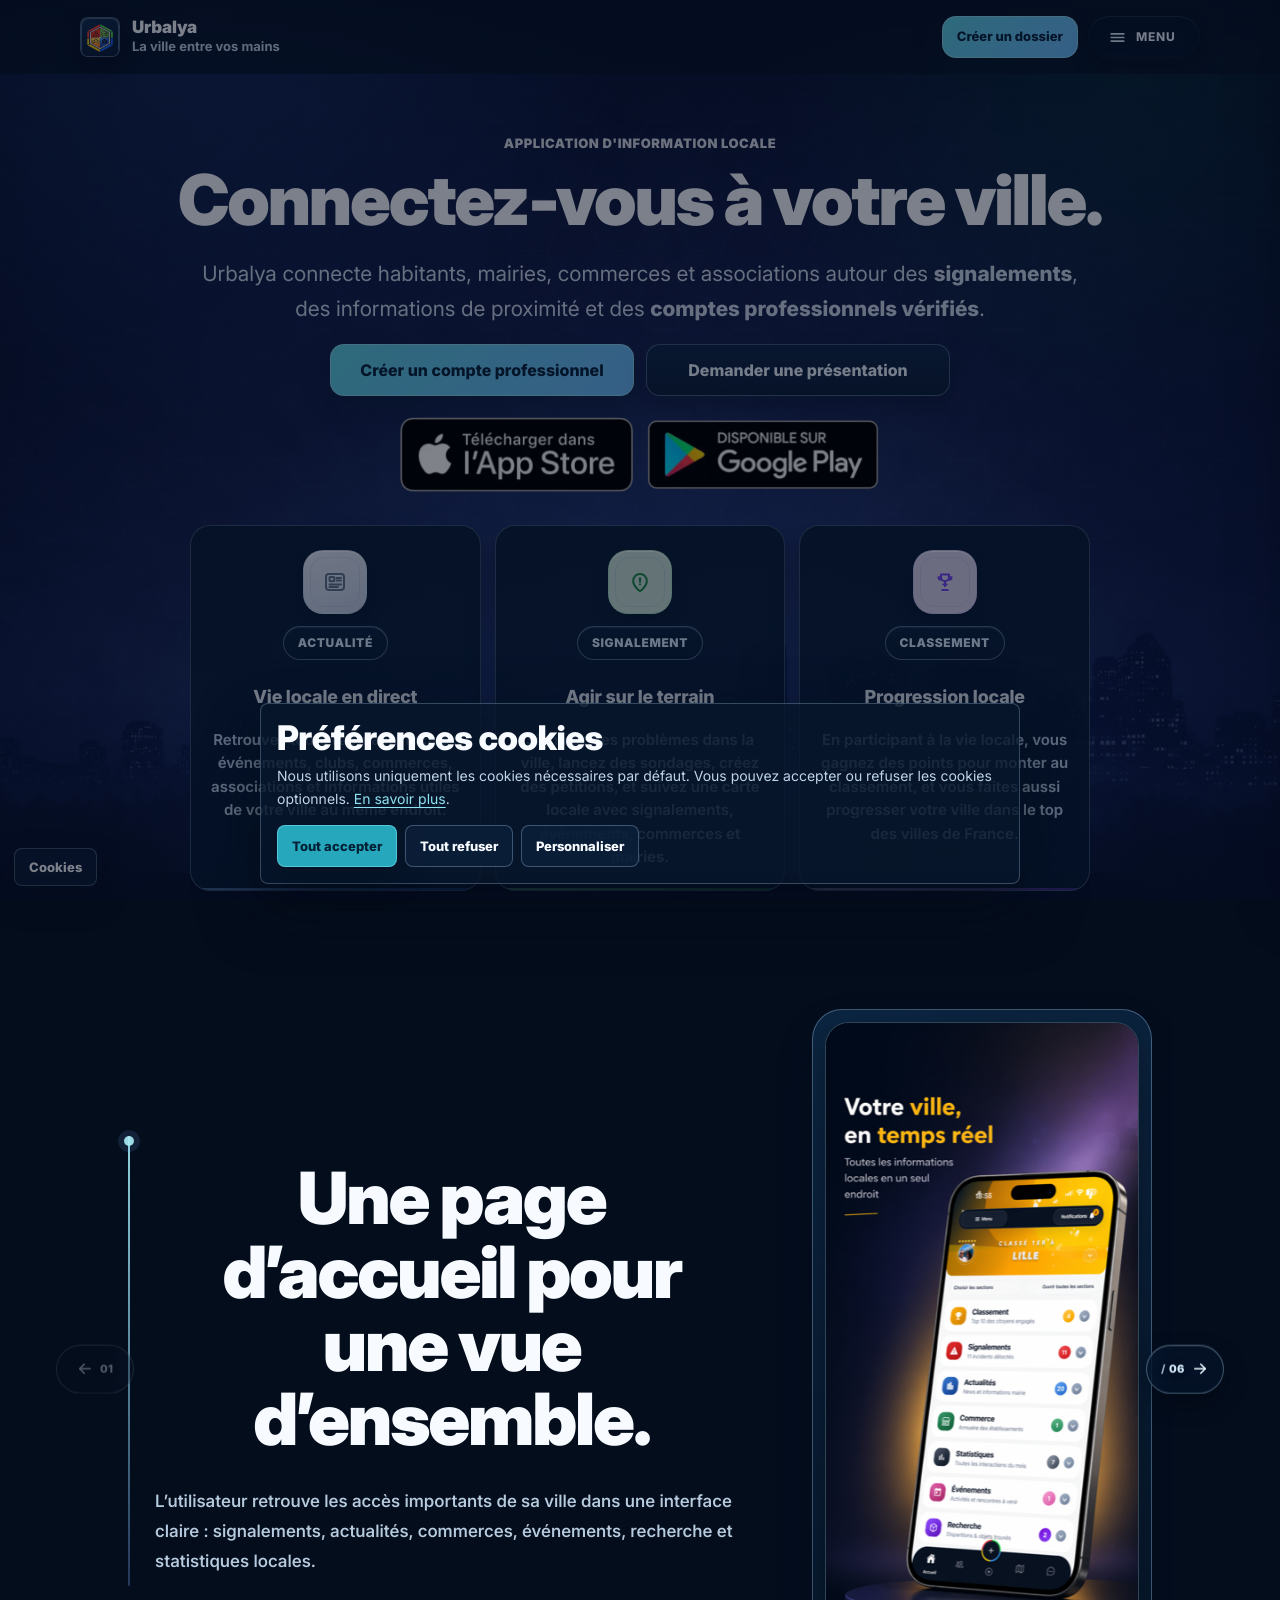
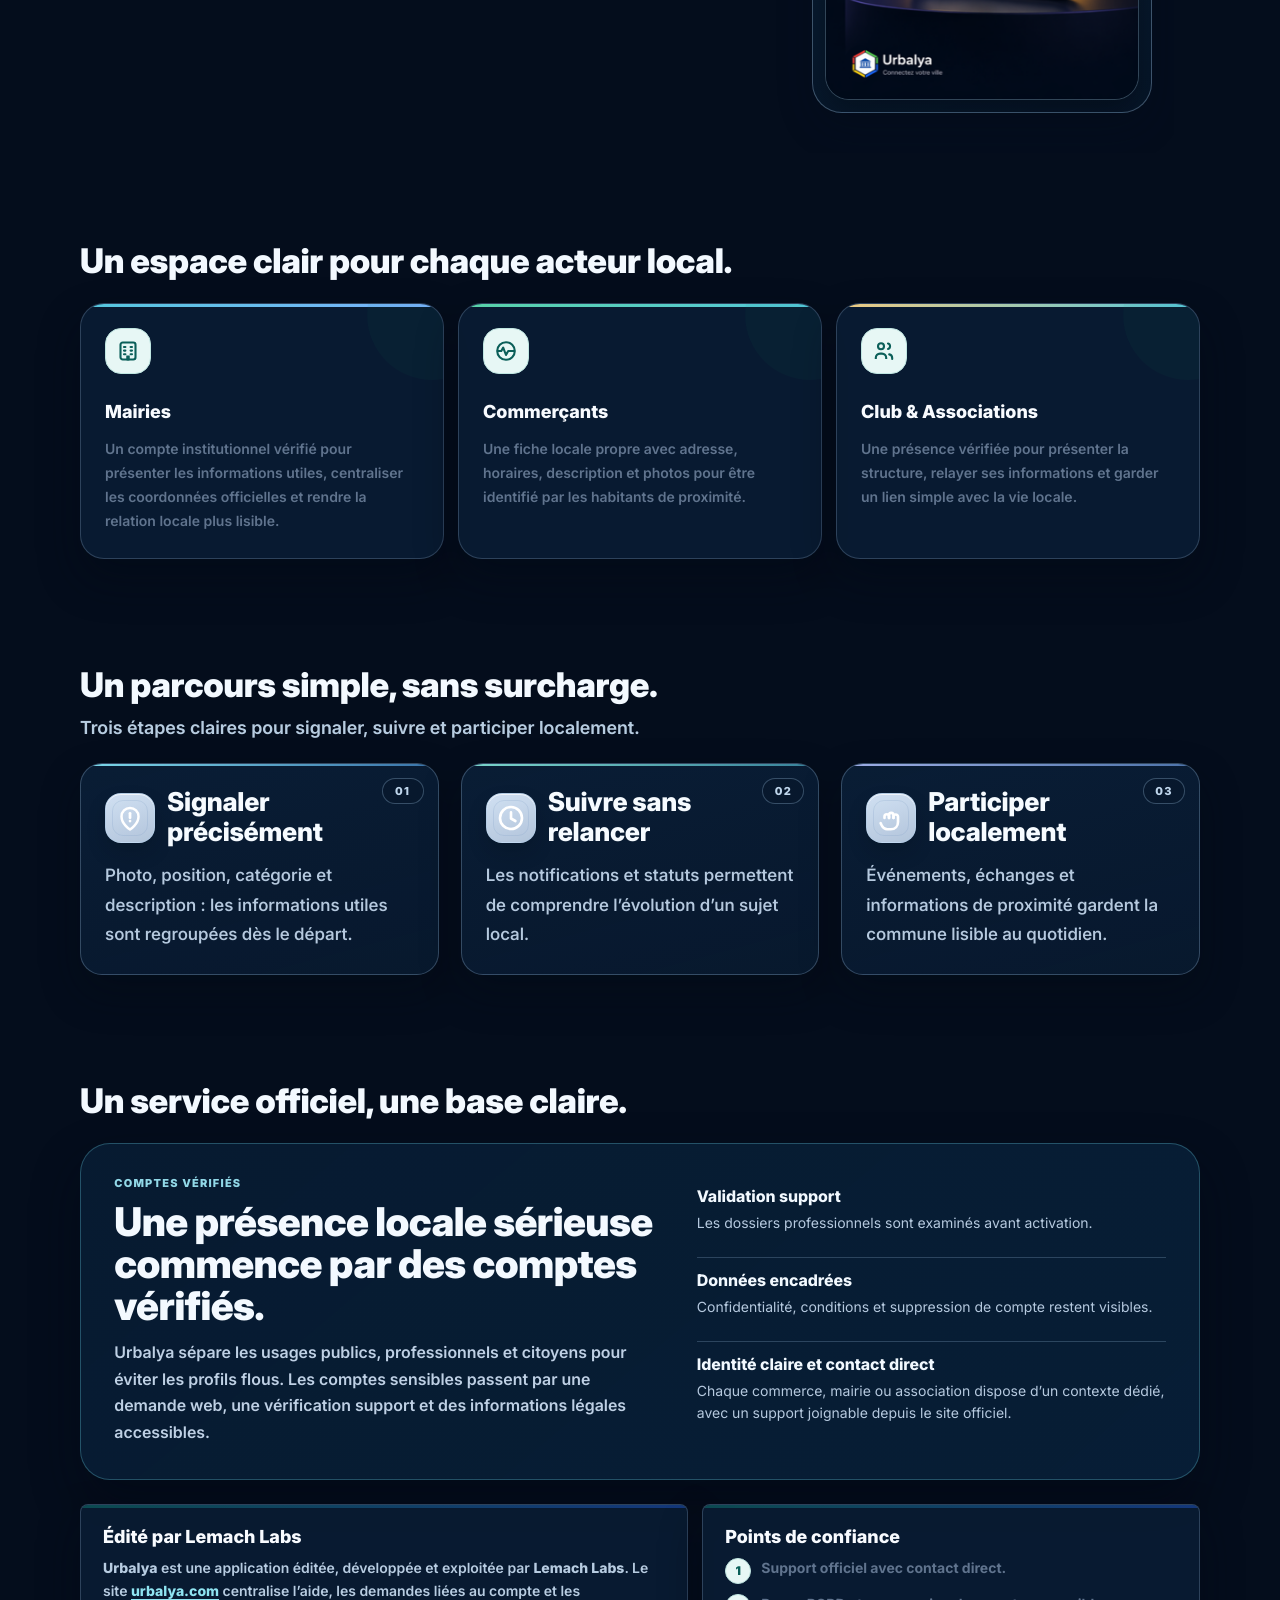
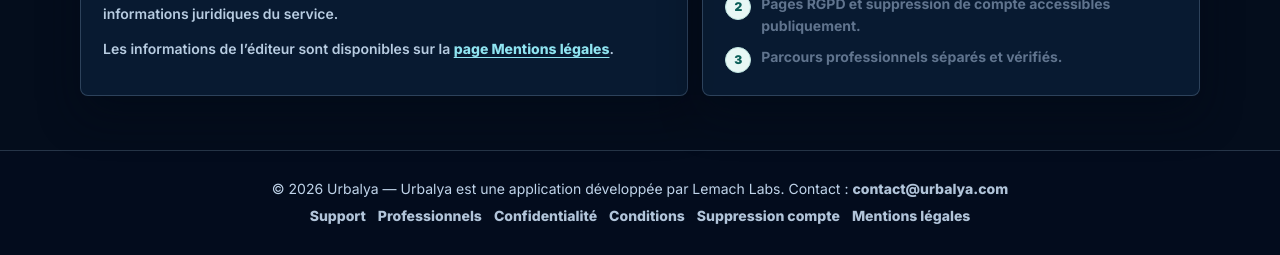
==== commit ecc85c19: "lanbcement du test" ====
--- a/docs/index.html
+++ b/docs/index.html
@@ -2926,7 +2926,7 @@
             <p>
               <strong>Urbalya</strong> est une application éditée, développée et
               exploitée par <strong>Lemach Labs</strong>. Le site
-              <strong>urbalya.com</strong> centralise l’aide, les
+              <a href="https://urbalya.com/"><strong>urbalya.com</strong></a> centralise l’aide, les
               demandes liées au compte et les informations juridiques du
               service.
             </p>
